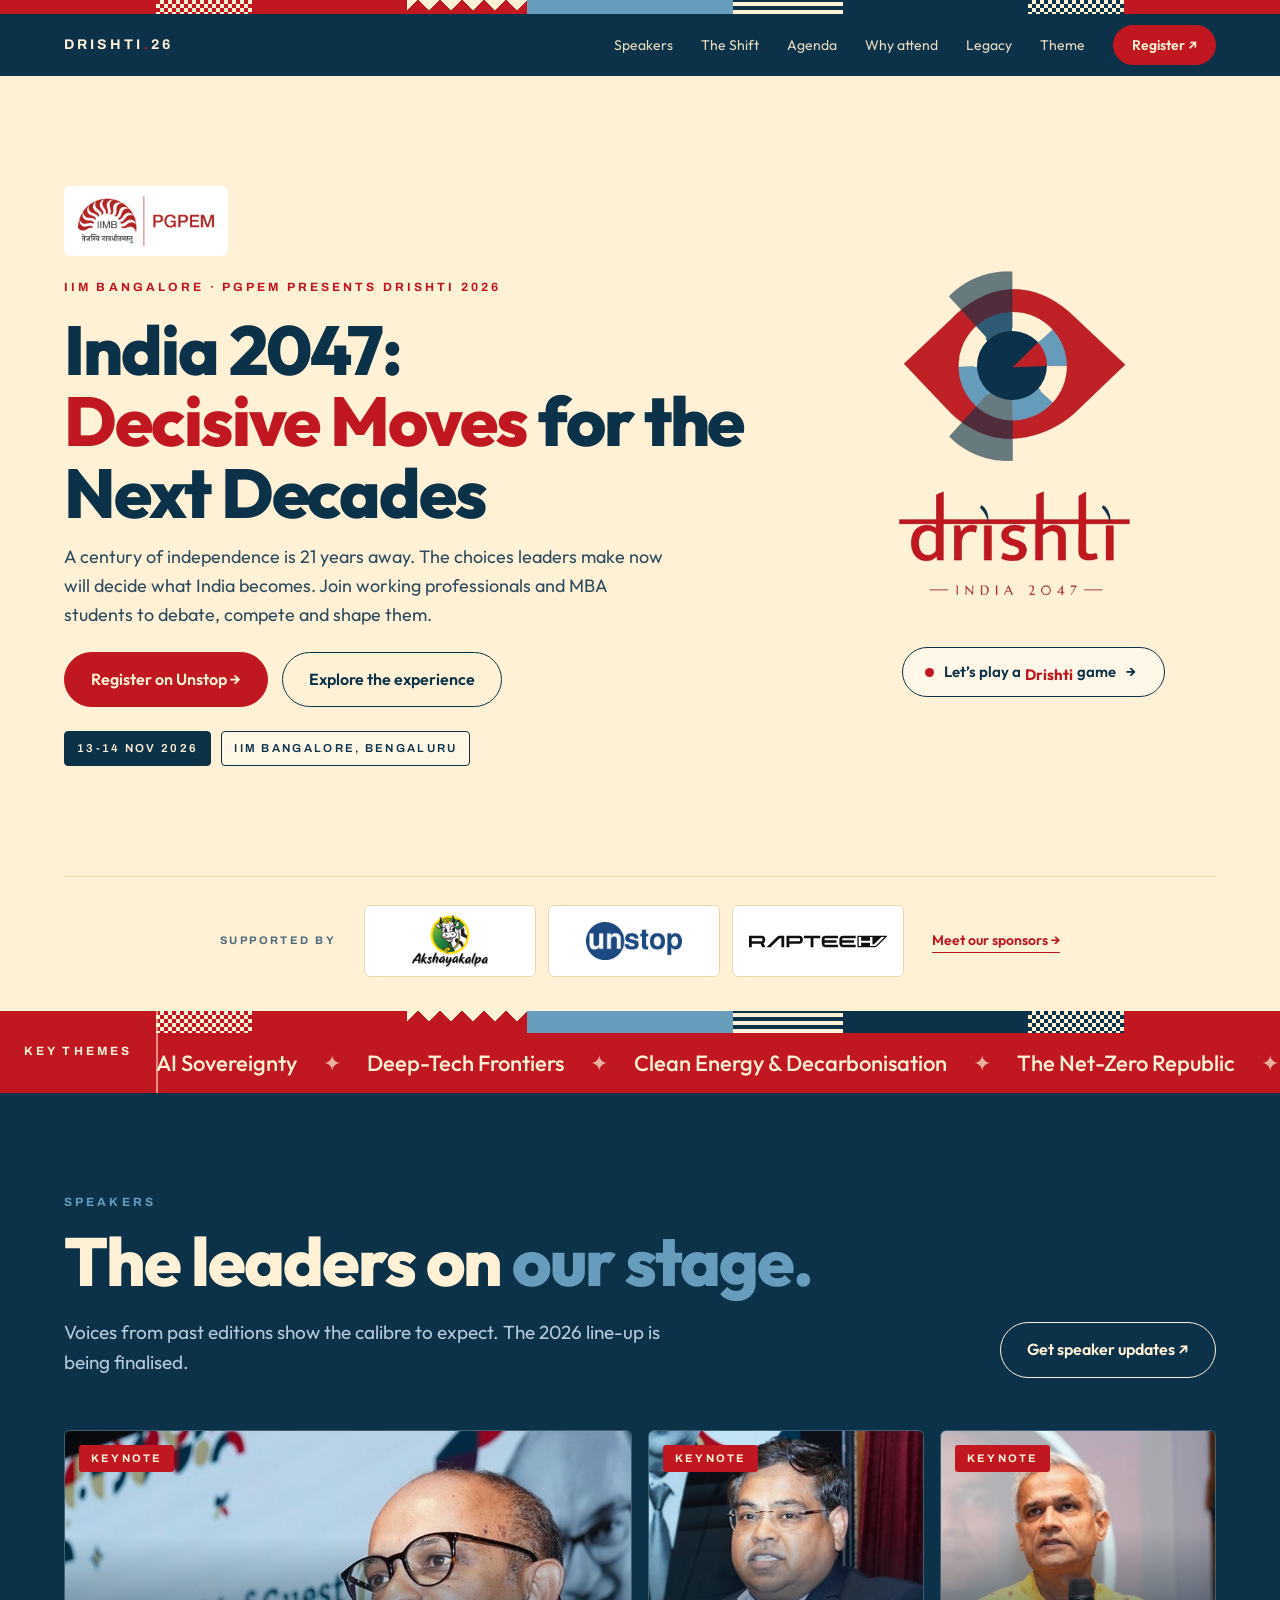
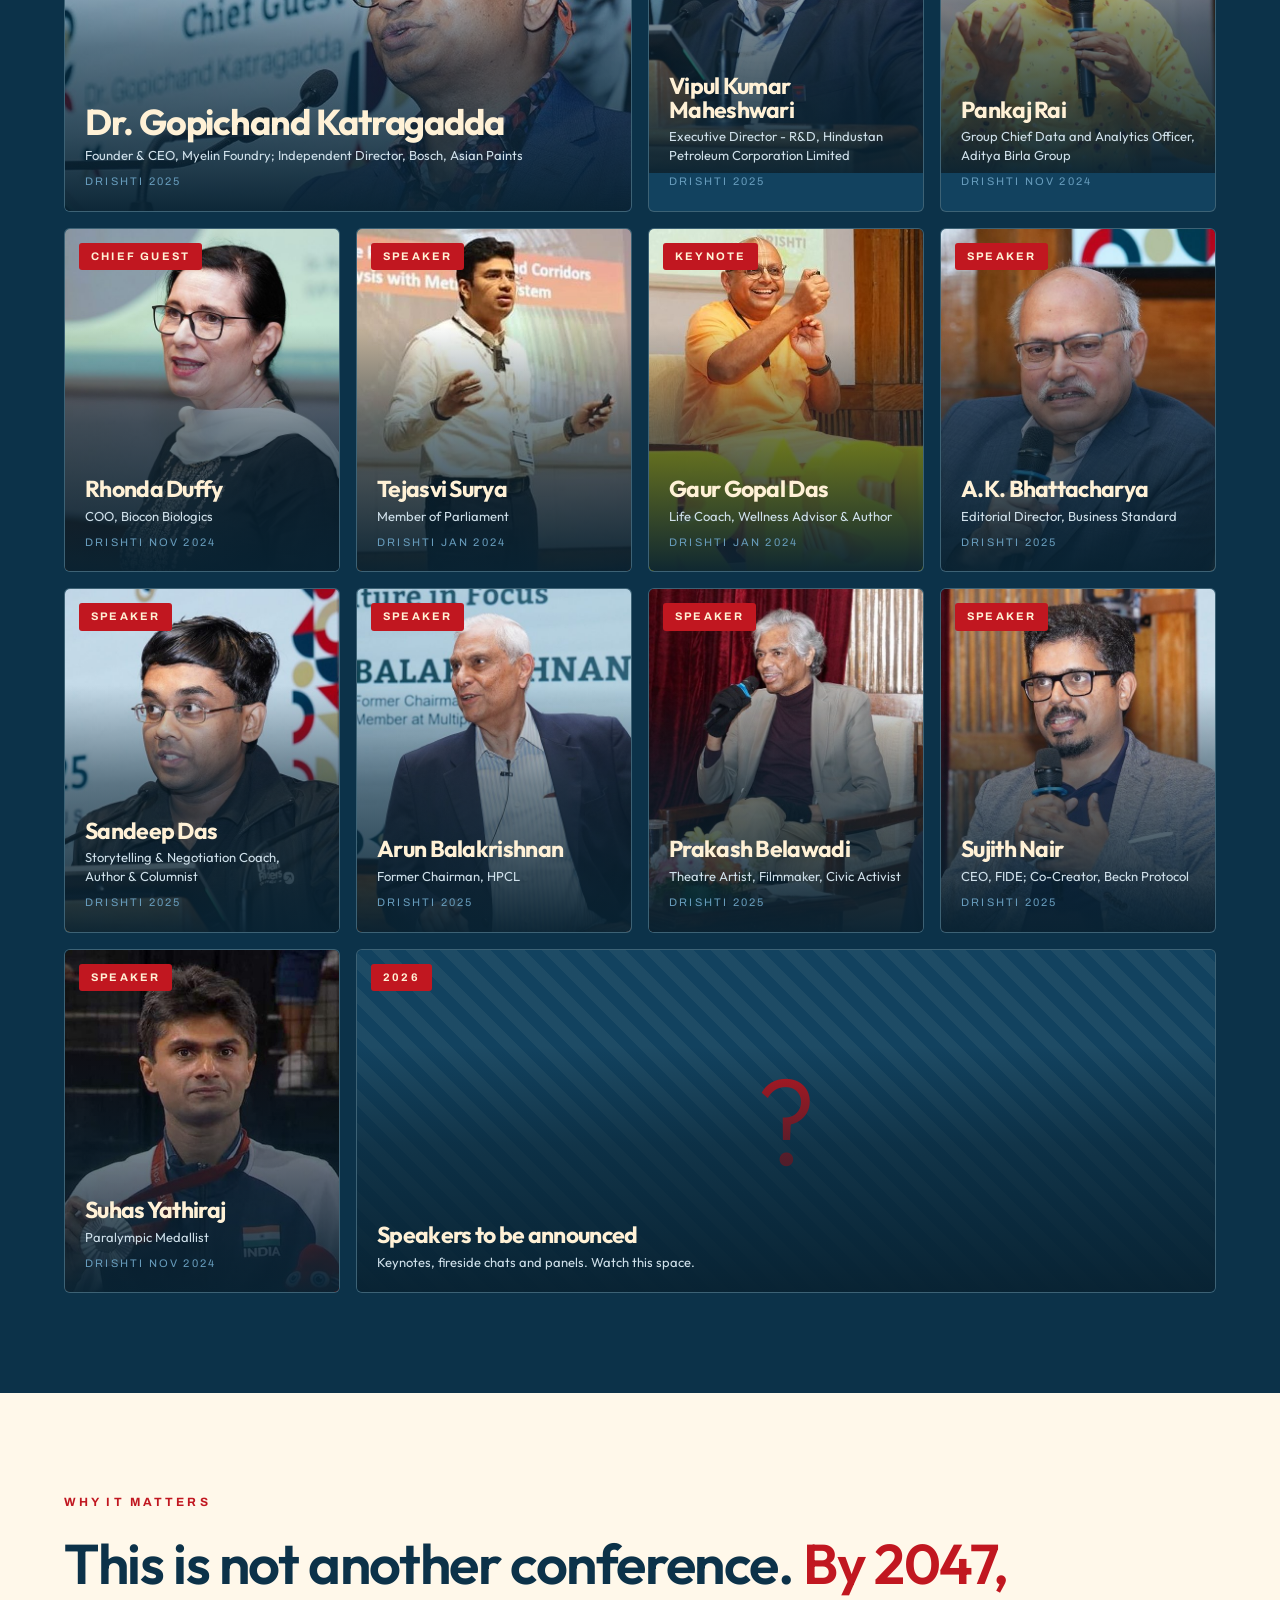
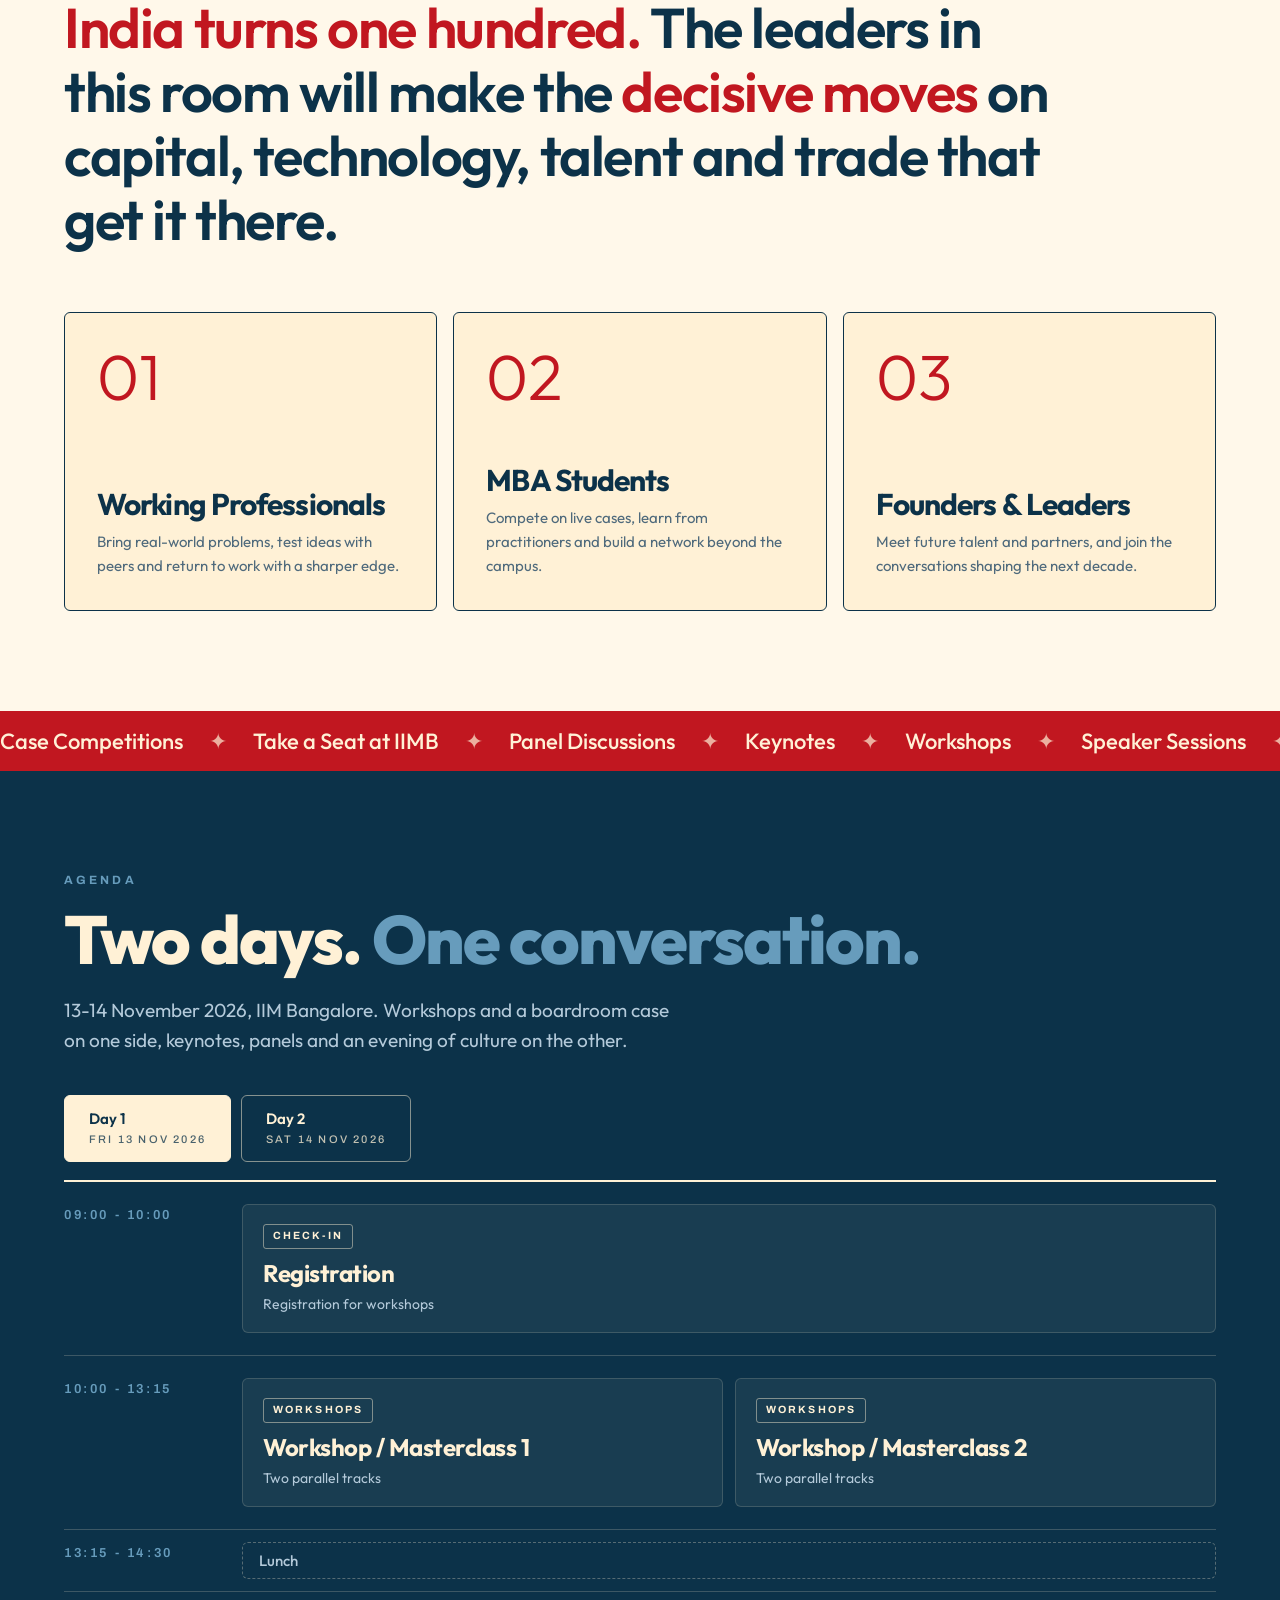
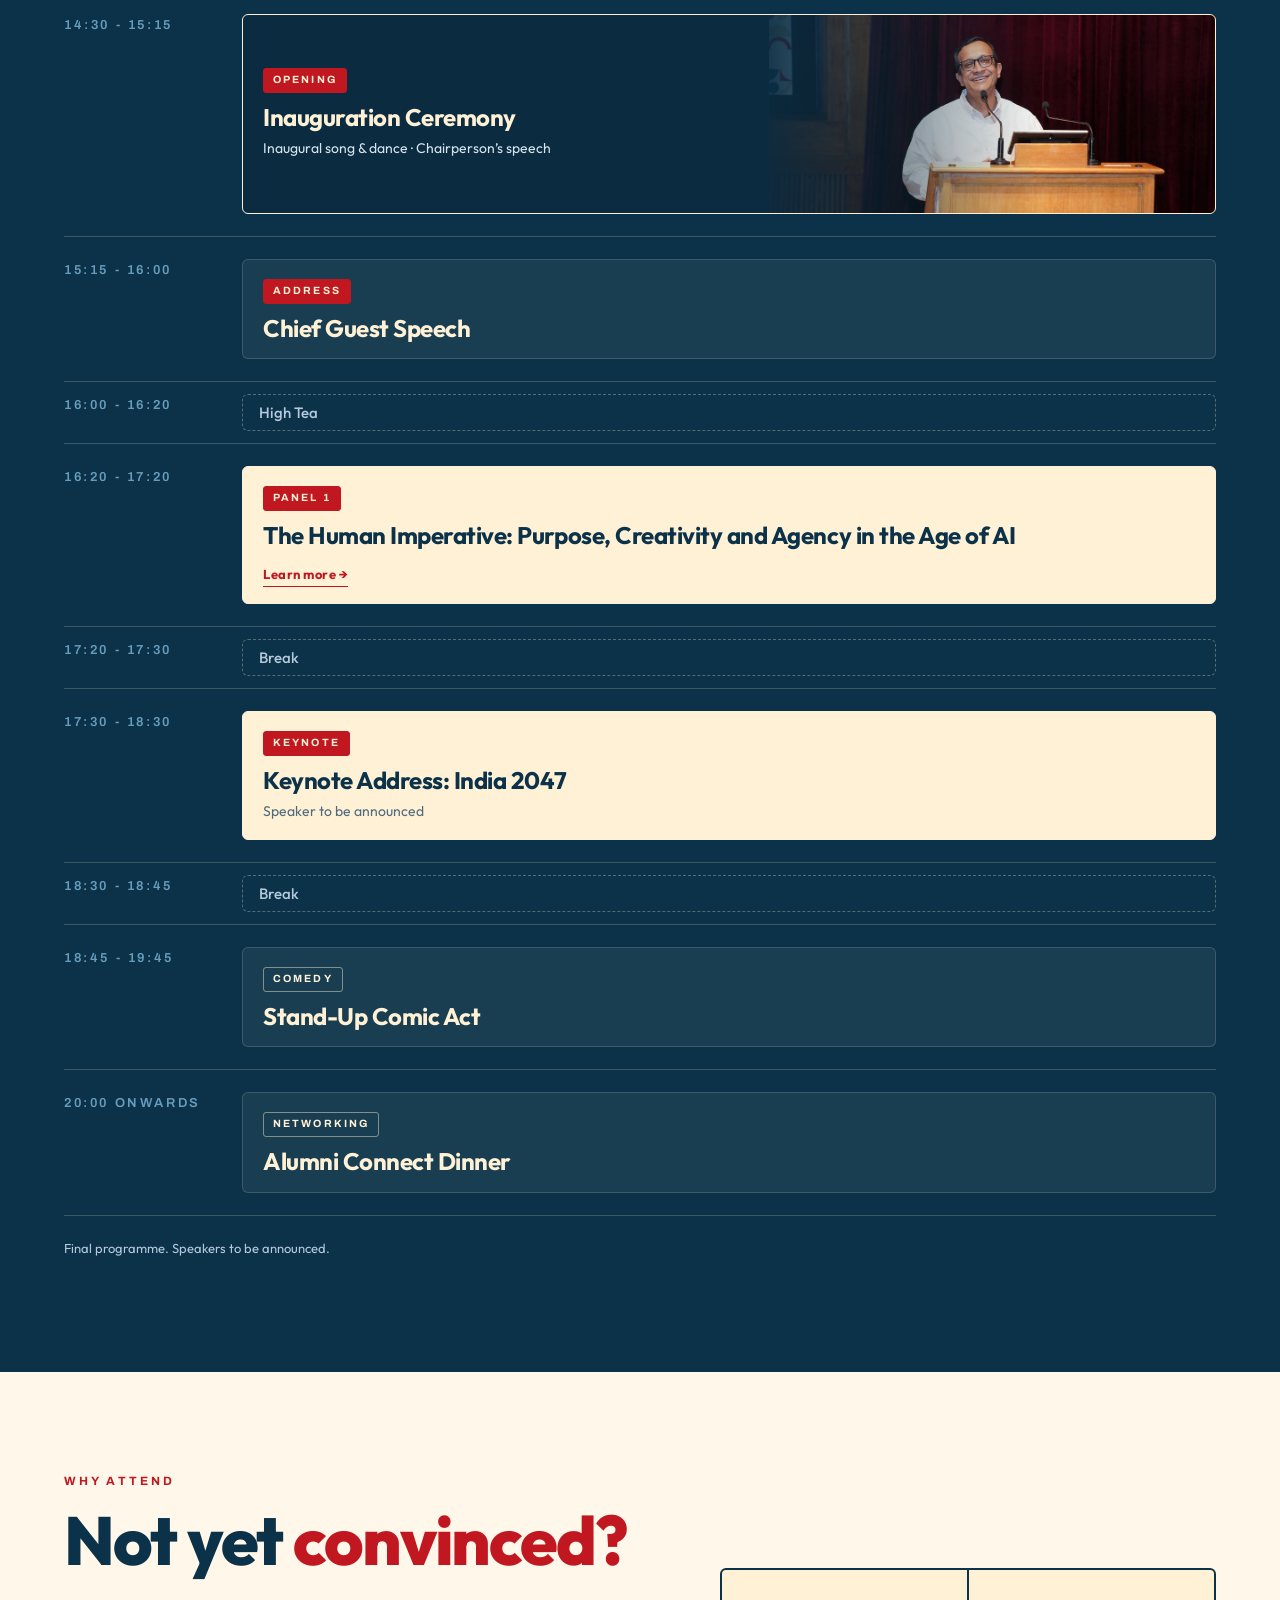
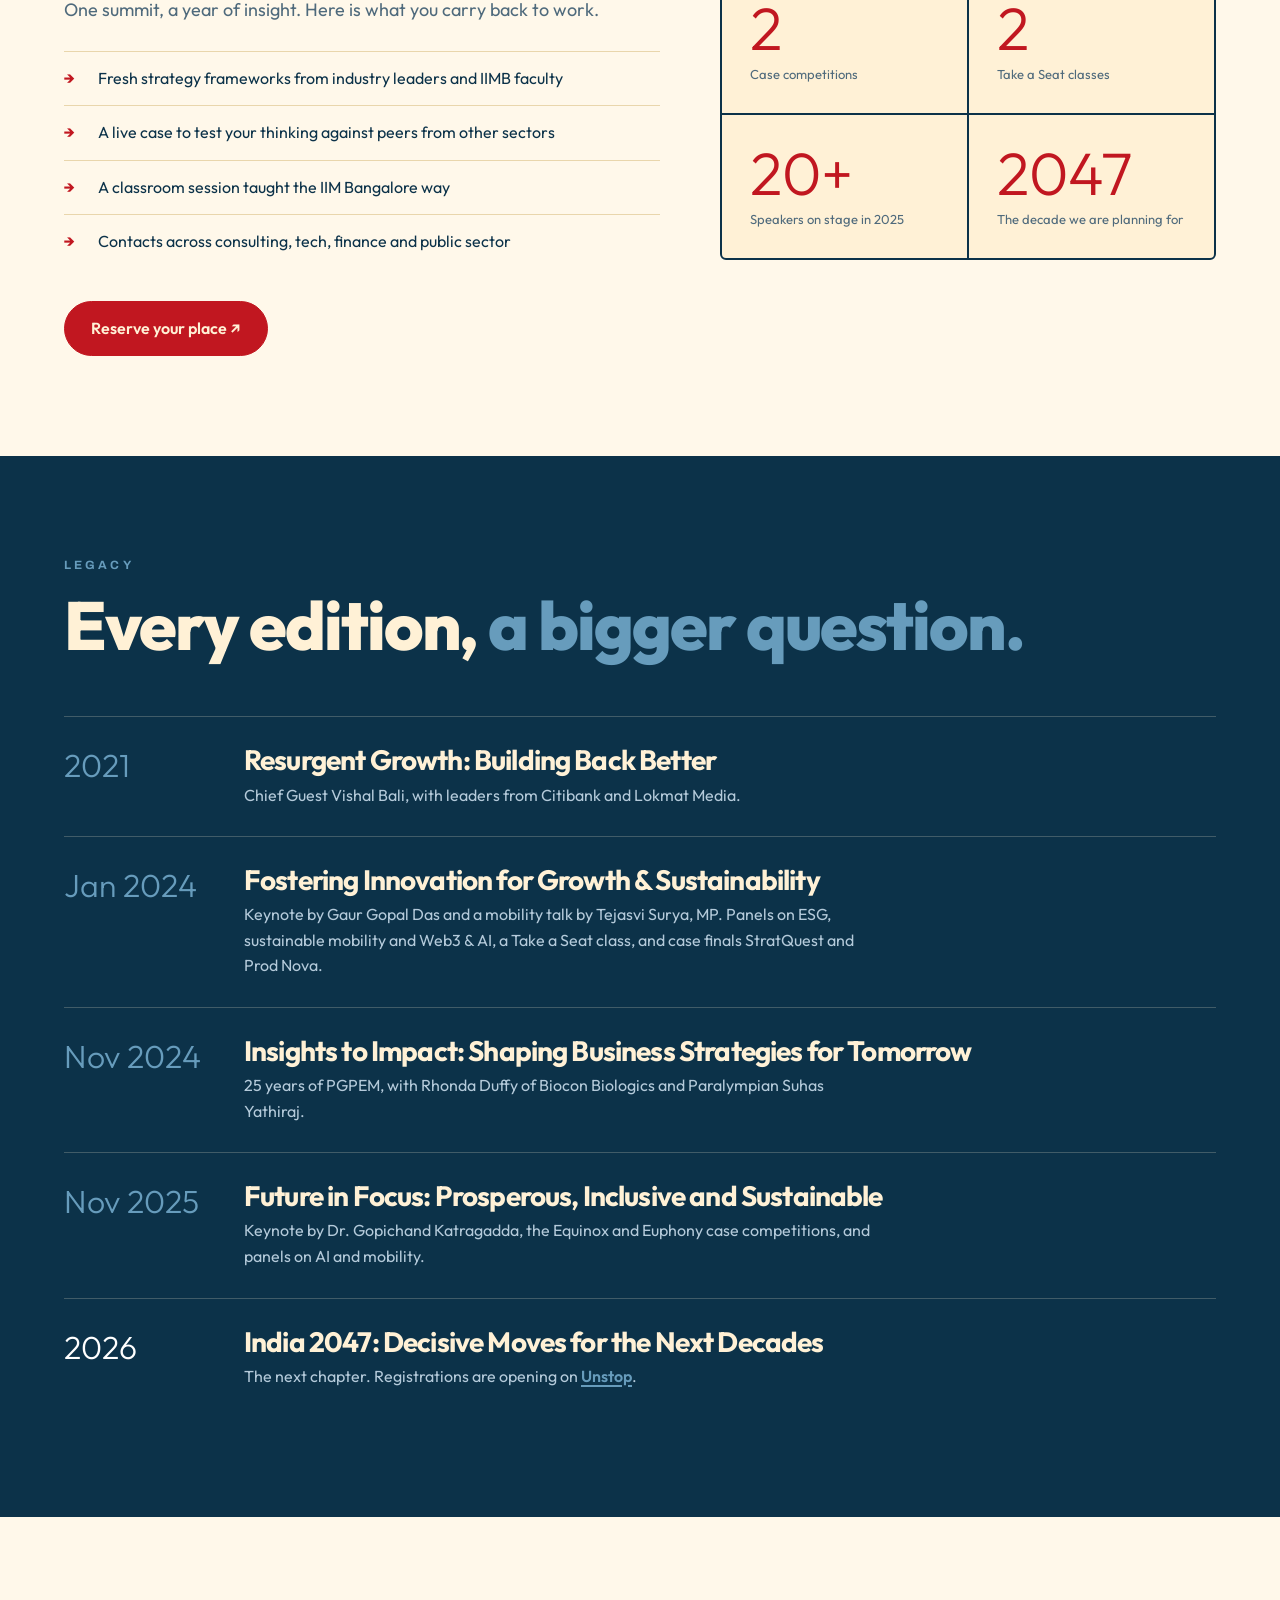
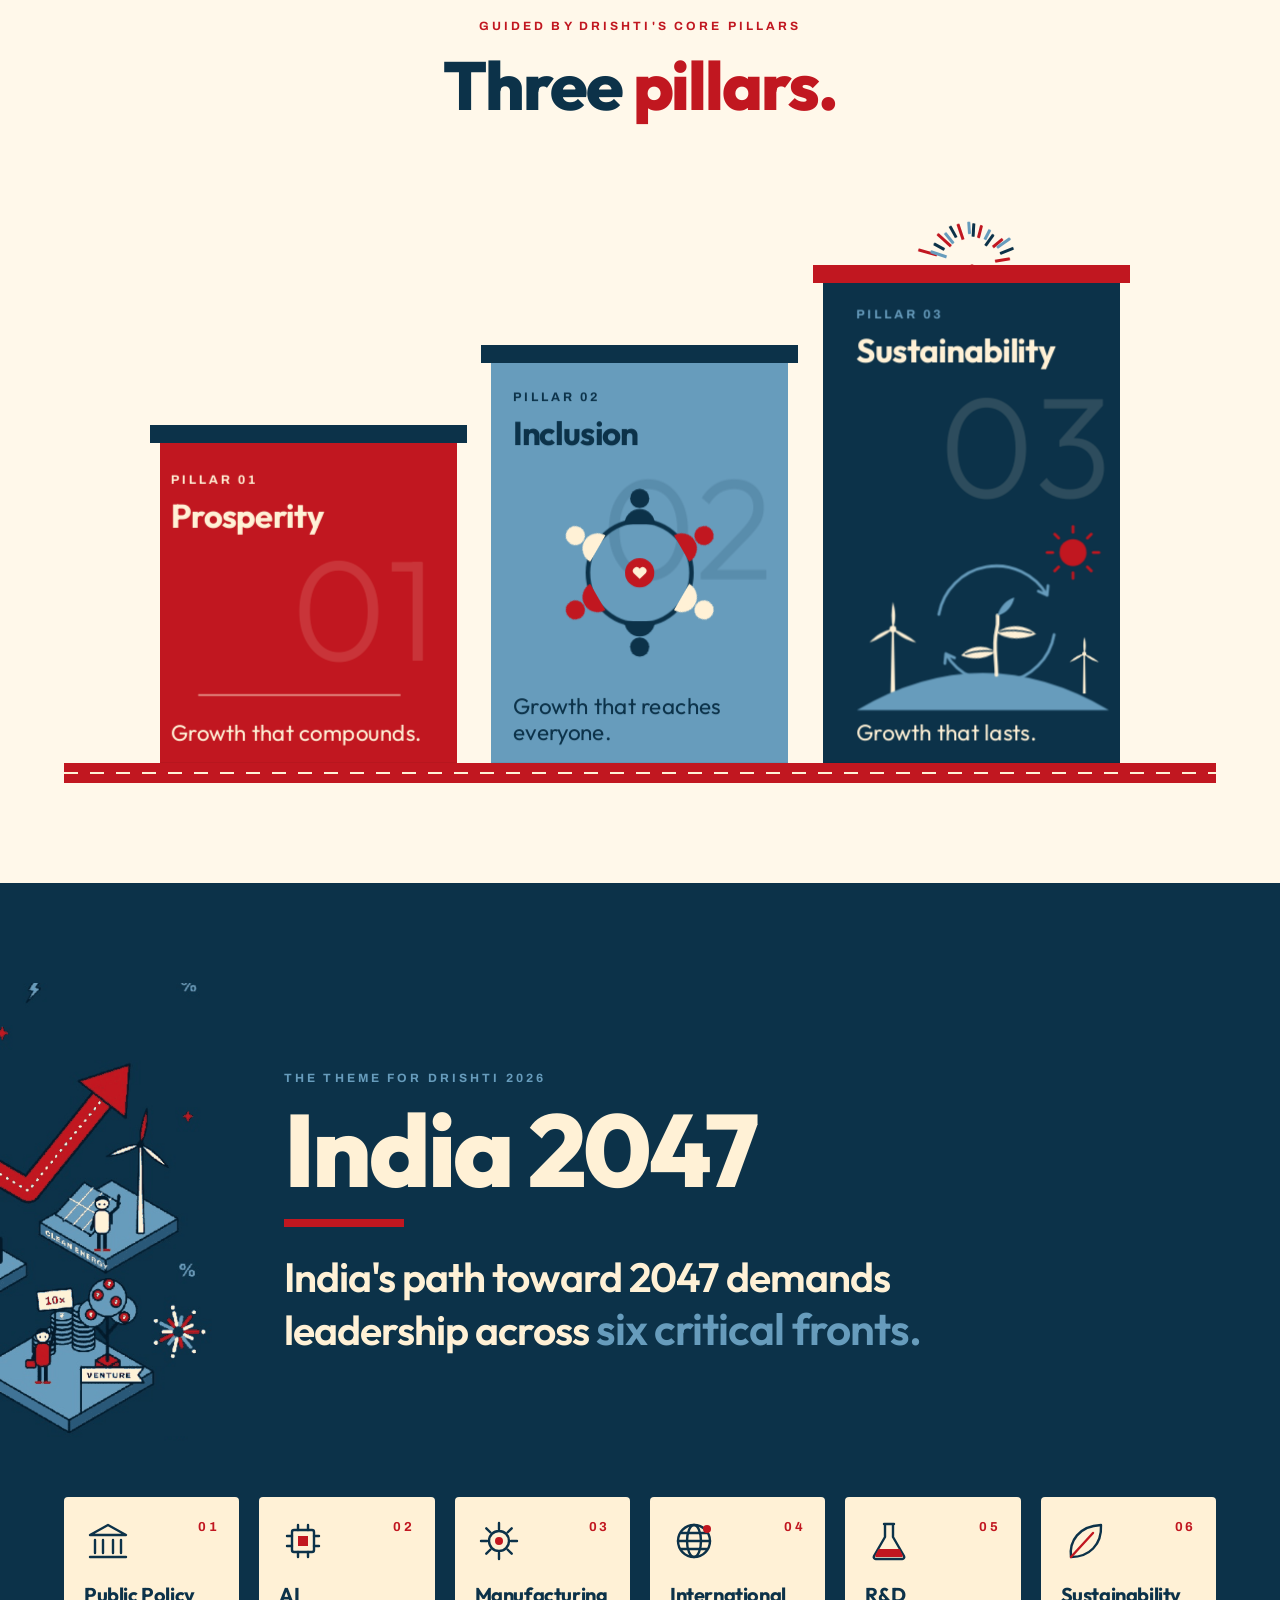
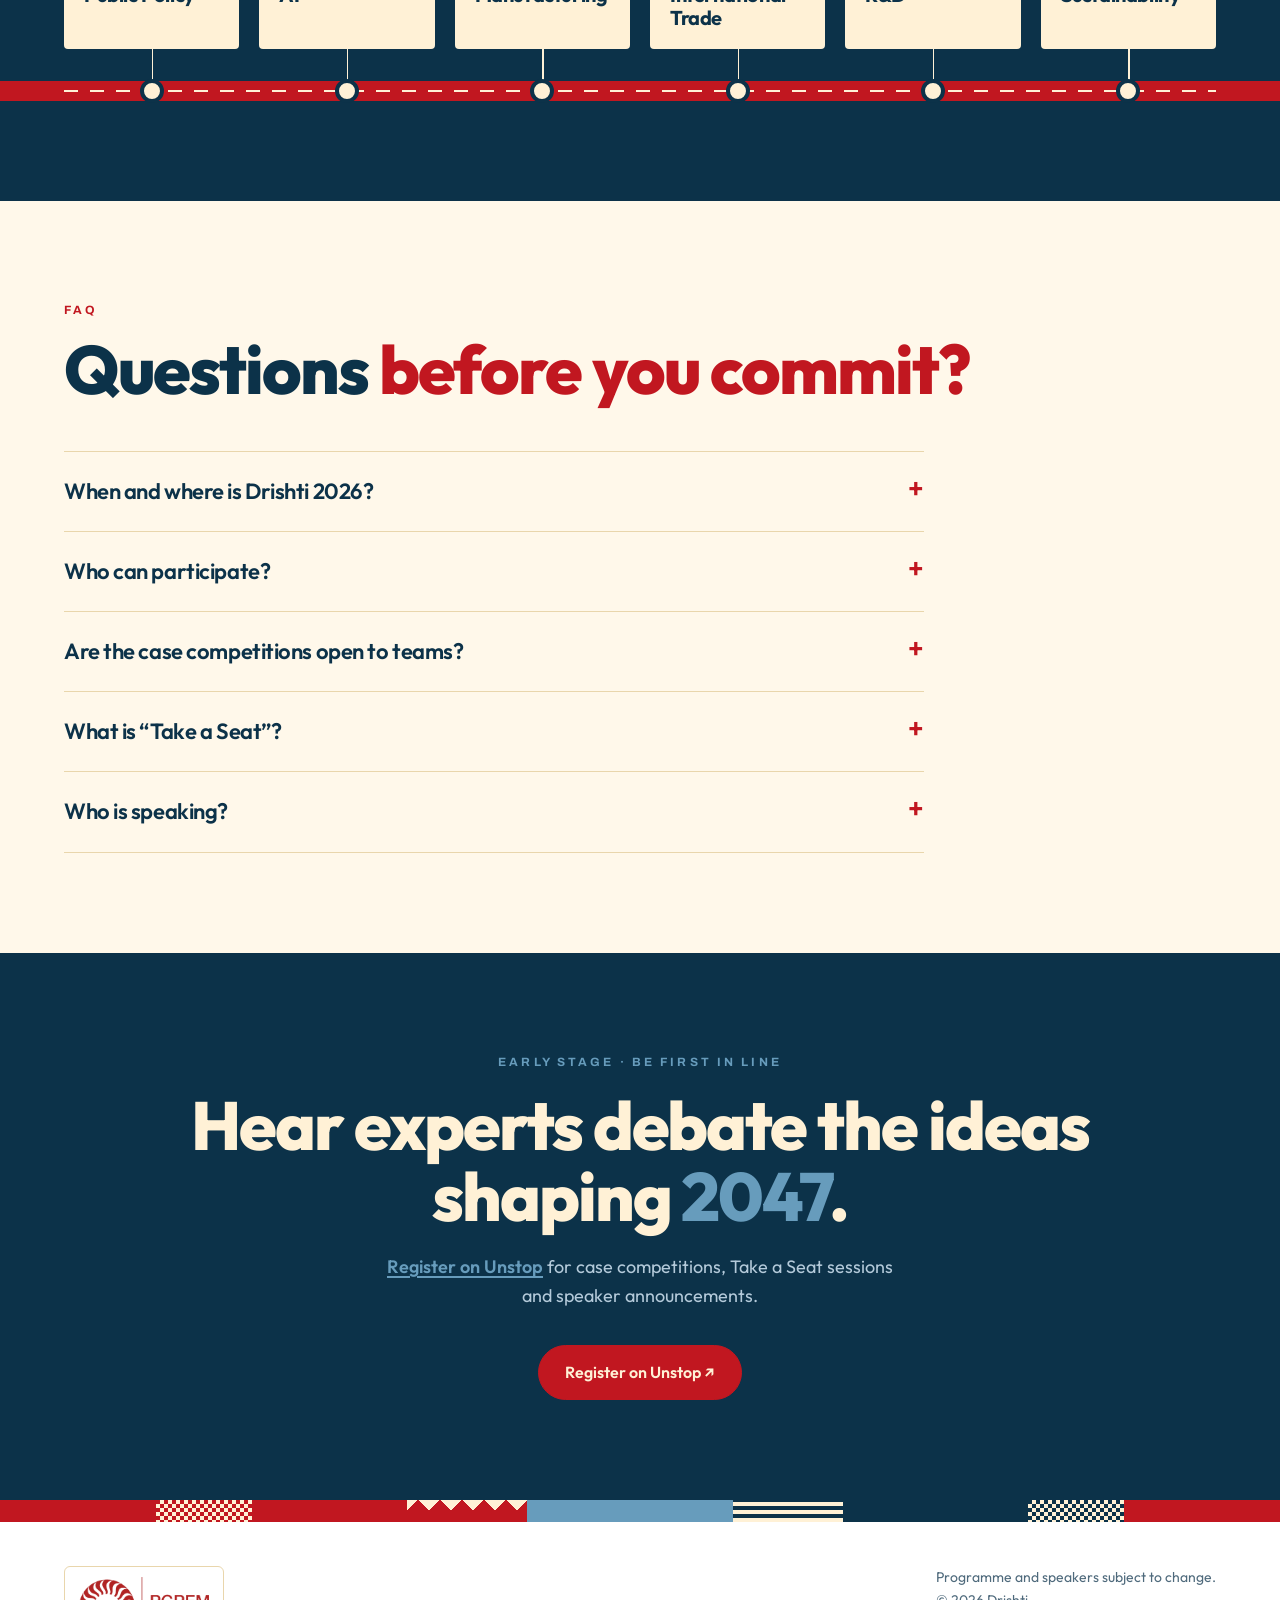
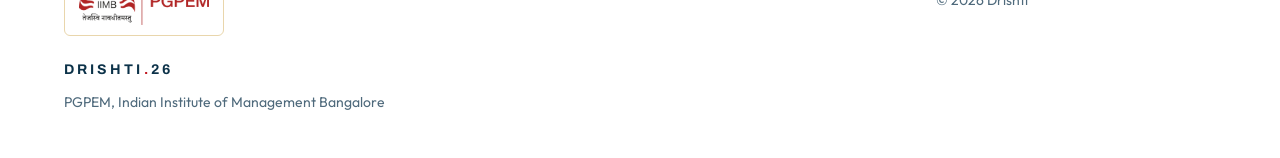
==== drishti-2026/index.html @ a97f1bd9 "Centre Key themes label vertically in the red band The label sat in the 60px marquee row, but the 22" ====
<!doctype html><html><head><meta charset=utf8>
<!-- Google tag (gtag.js) -->
<script async src="https://www.googletagmanager.com/gtag/js?id=G-N02T4JXVV4"></script>
<script>
  window.dataLayer = window.dataLayer || [];
  function gtag(){dataLayer.push(arguments);}
  gtag('js', new Date());

  gtag('config', 'G-N02T4JXVV4');
</script>
<meta name="description" content="The annual business and cultural fest of PGPEM, IIM Bangalore. Keynotes, panels, workshops, a case competition and Pro Night, 13-14 November 2026."><meta property="og:type" content="website"><meta property="og:site_name" content="PGPEM · IIM Bangalore"><meta property="og:title" content="Drishti 2026 · India 2047: Decisive Moves for the Next Decades"><meta property="og:description" content="The annual business and cultural fest of PGPEM, IIM Bangalore. Keynotes, panels, workshops, a case competition and Pro Night, 13-14 November 2026."><meta property="og:url" content="https://pgpem.in/drishti-2026/"><meta property="og:image" content="https://pgpem.in/images/og-drishti.jpg"><meta property="og:image:width" content="1200"><meta property="og:image:height" content="630"><meta property="og:image:alt" content="Drishti 2026 · India 2047: Decisive Moves for the Next Decades"><meta name="twitter:card" content="summary_large_image"><meta name="twitter:title" content="Drishti 2026 · India 2047: Decisive Moves for the Next Decades"><meta name="twitter:description" content="The annual business and cultural fest of PGPEM, IIM Bangalore. Keynotes, panels, workshops, a case competition and Pro Night, 13-14 November 2026."><meta name="twitter:image" content="https://pgpem.in/images/og-drishti.jpg"><meta name=viewport content="width=device-width,initial-scale=1,viewport-fit=cover"><style>:root{color-scheme:light;box-sizing:border-box;padding-top:env(safe-area-inset-top,0px);padding-bottom:env(safe-area-inset-bottom,0px)}html{scroll-padding-top:env(safe-area-inset-top,0px)}body{margin:0;padding:0;font:14px -apple-system,BlinkMacSystemFont,sans-serif;background:#fff;color:#000}img{max-width:100%}[hidden]:not([hidden=until-found i]){display:none!important}</style></head><body>
<!DOCTYPE html>
<html lang="en" data-theme="dark"><head><meta charset="utf-8">
<link rel="icon" href="../favicon.ico" sizes="any"><link rel="icon" type="image/png" sizes="32x32" href="../images/favicon-32.png"><link rel="apple-touch-icon" href="../images/apple-touch-icon.png">
<meta name="viewport" content="width=device-width, initial-scale=1, viewport-fit=cover">
<title>Drishti 2026 · India 2047: Decisive Moves for the Next Decades</title>
<link href="https://fonts.googleapis.com/css2?family=Archivo:wght@500;600;700&family=Outfit:wght@300;400;500;600;700;800&display=swap" rel="stylesheet">
<style>
:root{color-scheme:light;--cream:#fff1d6;--cream2:#fbe6bf;--paper:#fff8ea;--red:#c11720;--red2:#a3121a;--navy:#0c3249;--navy2:#12425f;--sky:#679cbc;--ln:#e9d6ac;--mu:#4f6a7c;
box-sizing:border-box;padding-top:env(safe-area-inset-top,0px);padding-bottom:env(safe-area-inset-bottom,0px)}
html{scroll-behavior:smooth;scroll-padding-top:90px}*{box-sizing:border-box}
body{margin:0;background:var(--cream);color:var(--navy);font:16px/1.6 Outfit,system-ui,sans-serif;-webkit-font-smoothing:antialiased}
a{color:inherit;text-decoration:none}.w{max-width:1200px;margin:0 auto;padding:0 24px}
.s{font-style:normal}
h1,h2,h3{margin:0;font-weight:700;letter-spacing:-.03em;line-height:1.04}h1,h2{font-weight:800}
/* festive pattern strip */
.fs{display:flex;height:22px;width:100%;overflow:hidden;background:var(--red)}
.fs i{flex:none;height:100%;display:block}
.fs .a{flex:1 1 40px;background:var(--red)}.fs .b1{width:96px;background:conic-gradient(var(--cream) 25%,var(--red) 0 50%,var(--cream) 0 75%,var(--red) 0) 0 0/8px 8px}
.fs .z{width:120px;background:var(--red);background-image:linear-gradient(135deg,var(--cream) 25%,transparent 25%),linear-gradient(225deg,var(--cream) 25%,transparent 25%);background-size:22px 22px;background-position:0 0}
.fs .sk{flex:1 1 90px;background:var(--sky)}.fs .st2{width:110px;background:repeating-linear-gradient(0deg,var(--cream) 0 4px,var(--navy) 4px 8px)}
.fs .nv{flex:1 1 70px;background:var(--navy)}.fs .b2{width:96px;background:conic-gradient(var(--cream) 25%,var(--navy) 0 50%,var(--cream) 0 75%,var(--navy) 0) 0 0/8px 8px}
.fs.th{height:14px}
nav{position:sticky;top:env(safe-area-inset-top,0px);z-index:30;background:var(--navy);color:var(--cream)}
nav .w{display:flex;justify-content:space-between;align-items:center;height:62px}
.lg{font-family:Archivo,system-ui,sans-serif;font-weight:700;letter-spacing:.22em;font-size:14px}.lg i{color:var(--red);font-style:normal}
.nl{display:flex;gap:28px;align-items:center;font-size:14px;color:#e8dcc0}.nl a:hover{color:#fff}
.b{display:inline-flex;gap:8px;align-items:center;background:var(--red);color:var(--cream)!important;font-weight:600;padding:14px 26px;border-radius:999px;transition:.25s;border:1px solid var(--red)}
.b:hover{transform:translateY(-2px);background:var(--red2);box-shadow:0 14px 30px -12px rgba(193,23,32,.7)}.b.sm{padding:8px 18px;font-size:14px}
.b.g{background:none;border:1.5px solid var(--navy);color:var(--navy)!important}.b.g:hover{background:var(--navy);color:var(--cream)!important;box-shadow:none}
.d .b.g{border-color:var(--cream);color:var(--cream)!important}.d .b.g:hover{background:var(--cream);color:var(--navy)!important}
@media(max-width:820px){.nl a:not(.b){display:none}}
.ey{font-family:Archivo,system-ui,sans-serif;font-size:12px;letter-spacing:.26em;text-transform:uppercase;font-weight:700;color:var(--red);display:flex;align-items:center;gap:12px}
.d .ey,.cta .ey{color:var(--sky)}
/* hero */
.hero{position:relative;overflow:hidden;min-height:calc(100vh - 100px);min-height:calc(100svh - 100px);display:flex;align-items:center;background:var(--cream)}
.hero .hw{position:relative;display:grid;grid-template-columns:1.35fr .65fr;gap:30px;align-items:center;padding-top:34px;padding-bottom:34px;width:100%}
.hero h1{font-size:clamp(34px,5.4vw,74px);margin:16px 0 14px;max-width:880px;color:var(--navy)}.hero h1 em{color:var(--red)}
.hero p{font-size:clamp(15px,1.5vw,18px);margin:0 0 22px;max-width:600px;color:#2e4c60}
.row{display:flex;gap:14px;flex-wrap:wrap;margin:0 0 24px}
.chips{display:flex;gap:10px;flex-wrap:wrap}.chips span{border:1.5px solid var(--navy);border-radius:4px;padding:7px 12px;font-family:Archivo,system-ui,sans-serif;font-size:11.5px;letter-spacing:.2em;text-transform:uppercase;font-weight:600;color:var(--navy);background:rgba(255,255,255,.35)}.chips span.rd{background:var(--navy);color:var(--cream)}
.lgo{justify-self:center;width:min(100%,340px);display:flex;flex-direction:column;align-items:center;gap:22px}
.vg{display:inline-flex;align-items:center;gap:10px;border:1.5px solid var(--navy);border-radius:999px;padding:12px 28px 12px 22px;font-weight:600;font-size:15px;color:var(--navy);background:rgba(255,255,255,.4);transition:.25s;white-space:nowrap}
.vg:before{content:"";width:9px;height:9px;border-radius:50%;background:var(--red);box-shadow:0 0 0 0 rgba(193,23,32,.5);animation:vgPing 2.4s ease-out infinite}
.vg:hover{transform:translateY(-2px);box-shadow:0 14px 30px -14px rgba(12,50,73,.55)}.vg b{display:inline-block;font-weight:600;transition:transform .45s cubic-bezier(.34,1.56,.64,1)}.vg:hover b,.vg:focus-visible b{transform:translateX(7px)}
.vw{display:inline-block;text-align:center;height:1.3em;line-height:1.3em;overflow:hidden;vertical-align:bottom;color:var(--red);font:700 1em/1.3em Outfit,sans-serif;margin:0 .06em}
.vw>span{display:block;animation:vwCycle 4.8s cubic-bezier(.7,0,.2,1) infinite}
@keyframes vwCycle{0%,40%{transform:translateY(0)}50%,90%{transform:translateY(-100%)}100%{transform:translateY(-200%)}}
@keyframes vgPing{0%{box-shadow:0 0 0 0 rgba(193,23,32,.5)}70%,100%{box-shadow:0 0 0 9px rgba(193,23,32,0)}}
@media(prefers-reduced-motion:reduce){.vg:before,.vw>span{animation:none}}
/* animated logo: one image, sliced into layers (eye, pupil, strike line, wordmark, tagline) */
.lga{position:relative;width:100%;aspect-ratio:520/567;transform:perspective(900px) translate(calc(var(--px,0)*6px),calc(var(--py,0)*4px)) rotateX(calc(var(--py,0)*-14deg)) rotateY(calc(var(--px,0)*18deg));transition:transform .5s cubic-bezier(.2,.7,.2,1)}
.lga>*,.lga i{position:absolute;inset:0;display:block;background:var(--lg) 0 0/100% auto no-repeat}
.lga .le{clip-path:inset(0 0 41% 0)}
.lga .le:before{content:"";position:absolute;left:32.37%;top:19.65%;width:22.31%;aspect-ratio:1;border-radius:50%;background:conic-gradient(var(--cream) 0 48deg,#669bbb 0 90deg,var(--cream) 0 130deg,#669bbb 0 180deg,#677a80 0 219deg,#669bbb 0 268deg,var(--cream) 0 316deg,#2e5a75 0)}
.lga .lp{inset:auto;left:33.33%;top:20.53%;width:20.38%;aspect-ratio:1;border-radius:50%;background-size:490.6% auto;background-position:41.86% 25.25%;translate:calc(var(--px,0)*9%) calc(var(--py,0)*9%);transition:translate .35s cubic-bezier(.2,.7,.2,1);animation:lgPupil 1s cubic-bezier(.2,.8,.2,1) .1s backwards,lgSweep 11s cubic-bezier(.65,0,.35,1) 2.5s infinite}
/* eyelids: close over the iris only, inside the red outline; lid colour matches the eye, darker where the grey arcs cross */
.lga .lk{position:absolute;left:25.44%;top:13.3%;width:36.15%;aspect-ratio:1;border-radius:50%;overflow:hidden}
.lga .lk i{background:radial-gradient(circle closest-side,#c02126 0 59.6%,#c0212600 0),conic-gradient(#c02126 0 180deg,#512c3d 0 219deg,#c02126 0 316deg,#512c3d 0)}
.lga .lk .k1{clip-path:ellipse(85% 0 at 50% 0);animation:lgOpenT .6s cubic-bezier(.5,0,.2,1) .1s backwards,lgBlinkT 7.5s ease-in-out 3s infinite}
.lga .lk .k2{clip-path:ellipse(85% 0 at 50% 100%);animation:lgOpenB .6s cubic-bezier(.5,0,.2,1) .1s backwards,lgBlinkB 7.5s ease-in-out 3s infinite}
.lga .lk:after{content:"";position:absolute;left:4%;right:4%;top:50%;height:2px;margin-top:-1px;border-radius:2px;background:var(--navy);opacity:0;animation:lgLash 7.5s ease-in-out 3s infinite}
.lga .lr{inset:auto;left:43.46%;top:29.8%;width:40%;aspect-ratio:1;translate:-50% -50%;background:none;pointer-events:none}
.lga .lr:before,.lga .lr:after{content:"";position:absolute;inset:0;border-radius:50%;border:2px solid var(--sky);opacity:0;animation:lgRipple 1.4s cubic-bezier(.2,.7,.2,1) .45s}
.lga .lr:after{border-color:var(--red);animation-delay:.65s}
.lga .ll{clip-path:inset(71% 0 27.6% 0);animation:lgLine .5s cubic-bezier(.7,0,.2,1) .25s backwards}
.lga .lw{background:none;clip-path:inset(62.5% 0 16.2% 0)}
.lga .lw i{clip-path:inset(62.5% 0 16.2% 0);animation:lgRise .7s cubic-bezier(.2,.8,.2,1) .4s backwards}
.lga .lt{clip-path:inset(86.5% 0 7.4% 0);animation:lgTag .7s cubic-bezier(.6,0,.2,1) .7s backwards}
@keyframes lgOpenT{from{clip-path:ellipse(85% 64% at 50% 0)}}
@keyframes lgOpenB{from{clip-path:ellipse(85% 64% at 50% 100%)}}
@keyframes lgBlinkT{0%,92%,100%{clip-path:ellipse(85% 0 at 50% 0)}95.5%{clip-path:ellipse(85% 64% at 50% 0)}}
@keyframes lgBlinkB{0%,92%,100%{clip-path:ellipse(85% 0 at 50% 100%)}95.5%{clip-path:ellipse(85% 64% at 50% 100%)}}
@keyframes lgLash{0%,94.5%,96.5%,100%{opacity:0}95.5%{opacity:1}}
@keyframes lgPupil{from{transform:scale(.3) rotate(-300deg);opacity:0}30%{opacity:1}}
@keyframes lgSweep{0%,78%{rotate:0deg}100%{rotate:360deg}}
@keyframes lgRipple{0%{transform:scale(.45);opacity:.9}100%{transform:scale(1.9);opacity:0}}
@keyframes lgLine{from{clip-path:inset(71% 100% 27.6% 0)}}
@keyframes lgRise{from{transform:translateY(22%)}}
@keyframes lgTag{from{clip-path:inset(86.5% 50% 7.4% 50%);opacity:0}}
@media(prefers-reduced-motion:reduce){.lga,.lga *,.lga .lr:before,.lga .lr:after{animation:none!important;transition:none}}
@media(max-width:860px){.hero .hw{grid-template-columns:1fr}.lgo{order:-1;width:auto;justify-self:start;align-items:flex-start;gap:16px}.lga{width:150px}.vg{font-size:14px;padding:10px 22px 10px 18px}}
.kq{display:flex;align-items:stretch;background:var(--red);color:var(--cream);white-space:nowrap}.kq-l{flex:none;display:flex;align-items:center;margin-top:-22px;background:var(--red);padding:0 24px;font-family:Archivo,system-ui,sans-serif;font-size:12px;letter-spacing:.26em;text-transform:uppercase;font-weight:700;position:relative;z-index:2}.kq-l:after{content:"";position:absolute;right:-2px;top:0;bottom:0;width:2px;background:rgba(255,241,214,.55)}.kq-t{display:block;flex:1;overflow:hidden;position:relative}.kq-t>span{display:inline-block;padding:16px 0;animation:m 46s linear infinite;font:500 22px Outfit,sans-serif}.kq-t i{color:var(--cream);opacity:.7;padding:0 26px;font-style:normal}@media(max-width:560px){.kq-l{padding:0 14px;font-size:10.5px;letter-spacing:.2em}.kq-t>span{font-size:19px;padding:14px 0}}
.spb{background:var(--cream);padding:0 0 34px}.spn{border-top:1px solid var(--ln);padding-top:28px;display:flex;align-items:center;justify-content:center;flex-wrap:wrap;gap:16px 28px}.spn-h{font-family:Archivo,system-ui,sans-serif;font-size:11px;letter-spacing:.22em;text-transform:uppercase;font-weight:700;color:var(--mu)}.spl{display:flex;flex-wrap:wrap;justify-content:center;gap:12px;list-style:none;margin:0;padding:0}.spl a{display:flex;align-items:center;justify-content:center;width:172px;height:72px;padding:10px 16px;background:#fff;border:1px solid var(--ln);border-radius:6px;transition:.25s}.spl a:hover{transform:translateY(-2px);box-shadow:0 12px 24px -14px rgba(12,50,73,.45)}.spl img{display:block;width:auto;max-width:100%}.spl .ak{height:52px}.spl .un{height:38px}.spl .ra{height:13px}.spn-a{font-size:14px;font-weight:600;color:var(--red);border-bottom:1.5px solid currentColor}.spn-a:hover{color:var(--navy)}
@media(max-width:700px){.spn{flex-direction:column}.spl a{width:148px;height:64px}.spl .ak{height:44px}.spl .un{height:32px}}
.ilg{display:inline-block;background:#fff;padding:10px 14px;border-radius:6px;margin-bottom:16px}.ilg img{display:block;height:48px;width:auto}
.hlg{display:block;height:50px;width:auto;margin:0 0 22px;padding:10px 14px;background:#fff;border-radius:6px;box-sizing:content-box}@media(max-width:560px){.hlg{height:40px;padding:8px 12px}}
/* theme + six fronts */
#theme{overflow:hidden}
.ti{display:grid;grid-template-columns:auto 1fr;gap:64px;align-items:center}
.ti h2.big{font-size:clamp(60px,8vw,112px);line-height:.9;margin-top:16px;color:var(--cream)}
.ti .bar{display:block;width:120px;height:8px;background:var(--red);margin:22px 0 26px}
.ti .ill{display:block;width:220px;max-width:none;height:auto;margin-left:calc(-24px - max(0px,(100vw - 1200px)/2))}
.ti p.big{font-size:clamp(26px,3.2vw,42px);line-height:1.2;font-weight:600;letter-spacing:-.025em;margin:0;color:var(--cream);max-width:760px}.ti p.big em{color:var(--sky);font-size:1.08em}
.fr{display:grid;gap:20px;margin-top:56px;grid-template-columns:repeat(6,minmax(0,1fr))}
.fc{background:var(--cream);color:var(--navy);border-radius:4px;padding:20px;display:flex;flex-direction:column;gap:18px;position:relative}
.fc .n{position:absolute;top:20px;right:20px;font-family:Archivo,system-ui,sans-serif;font-size:13px;letter-spacing:.2em;font-weight:700;color:var(--red)}
.fc svg{width:48px;height:48px;fill:none;stroke:var(--navy);stroke-width:2.4;stroke-linecap:round;stroke-linejoin:round}.fc svg .r{fill:var(--red);stroke:none}.fc svg .rs{stroke:var(--red)}
.fc h3{font-size:20px;line-height:1.15;letter-spacing:-.02em}
.fc:after{content:"";position:absolute;left:50%;top:100%;width:1.5px;height:32px;background:var(--cream)}
.rail{position:relative;height:20px;margin-top:32px;background:var(--red)}
.rail:before{content:"";position:absolute;left:0;right:0;top:9px;height:2px;background:repeating-linear-gradient(90deg,var(--cream) 0 14px,transparent 14px 26px)}
.rail.fr6{display:grid;grid-template-columns:repeat(6,minmax(0,1fr));gap:20px;background:none}
.rail.fr6:after{content:"";position:absolute;inset:0 -50vw;background:var(--red);z-index:-1}
.rail.fr6{z-index:0}.rail.fr6 i{position:relative;justify-self:center;width:24px;height:24px;margin-top:-2px;border-radius:50%;background:var(--cream);border:4px solid var(--navy);z-index:1}
@media(max-width:1100px){.fr{grid-template-columns:repeat(3,minmax(0,1fr))}.fc:after,.rail.fr6{display:none}}
@media(max-width:860px){.ti{gap:32px}.ti .ill{width:170px}}@media(max-width:600px){.ti{grid-template-columns:1fr}.ti .ill{display:none}}
@media(max-width:620px){.fr{grid-template-columns:repeat(2,minmax(0,1fr));gap:12px}.fc{padding:16px;gap:14px}.fc h3{font-size:17px}.fc svg{width:40px;height:40px}}
/* three pillars */
#pillars{overflow:hidden}
.pd{display:grid;grid-template-columns:repeat(3,minmax(0,1fr));gap:34px;align-items:end;max-width:960px;margin:72px auto 0;padding-top:90px;perspective:1100px}
.pl{position:relative;color:var(--cream);transform-style:preserve-3d;transition:transform .7s cubic-bezier(.34,1.56,.64,1);will-change:transform;cursor:pointer;-webkit-tap-highlight-color:transparent;touch-action:manipulation}
.pl.tilt{transition:transform .14s ease-out}
.pl-bg{position:absolute;inset:0;transform-origin:50% 100%;box-shadow:inset 0 -1px 0 rgba(0,0,0,.05)}
.pl-cap{position:absolute;left:-10px;right:-10px;top:-18px;height:18px;background:var(--navy);transition:transform .7s cubic-bezier(.34,1.56,.64,1)}
.pl:hover .pl-cap{transform:translateY(-10px)}
.pl-no{position:absolute;right:18px;top:92px;font:300 clamp(90px,11vw,150px)/1 Outfit,sans-serif;opacity:.14;pointer-events:none;transform:translateZ(20px)}
.pl-ct{position:relative;height:100%;display:flex;flex-direction:column;padding:28px 26px 26px;transform:translateZ(36px)}
.pl small{display:block;font-family:Archivo,system-ui,sans-serif;font-size:12px;letter-spacing:.22em;text-transform:uppercase;font-weight:700}
.pl h3{font-size:clamp(24px,2.6vw,32px);margin-top:8px;letter-spacing:-.02em}
.pl-tg{margin:auto 0 0;font:400 clamp(18px,1.7vw,22px)/1.2 Outfit,sans-serif}
.pl.q1{height:320px}.pl.q1 .pl-bg{background:var(--red)}
.pl.q2{height:400px}.pl.q2{color:var(--navy)}.pl.q2 .pl-bg{background:var(--sky)}
.pl.q3{height:480px}.pl.q3 .pl-bg{background:var(--navy)}.pl.q3 .pl-cap{background:var(--red)}.pl.q3 small{color:var(--sky)}
.pd+.rail{margin-top:0;position:relative;z-index:1}
.pd.js:not(.up) .pl-bg{transform:scaleY(0)}.pd.js:not(.up) .pl-cap,.pd.js:not(.up) .pl-ct,.pd.js:not(.up) .pl-no{opacity:0}
.pd-rail.run:before{animation:march .6s linear infinite}
@keyframes march{to{background-position:26px 0}}
.bst{position:absolute;left:50%;top:-18px;width:0;height:0;pointer-events:none;z-index:3}
.bst i{position:absolute;left:-1.5px;width:3px;border-radius:2px;transform-origin:50% 100%}
@media(max-width:640px){.pd{grid-template-columns:1fr;gap:30px;align-items:start;padding-top:40px;perspective:none}.pl{height:auto!important;justify-self:center;width:100%;min-height:0}.pl.q1{width:80%}.pl.q2{width:90%}
.pl-bg{transform-origin:0 50%}.pl-cap{transform-origin:0 50%}.pl-ct{padding:22px;transform:none}.pl-tg{margin-top:16px}.pl-no{font-size:72px;top:8px;right:16px}
.pd.js:not(.up) .pl-bg{transform:scaleX(0)}}
/* pillar illustrations */.pa{flex:1 1 0;min-height:0;position:relative;margin:12px -8px 8px;pointer-events:none}.pa svg{position:absolute;inset:0;width:100%;height:100%}.pl.q1{--d:.55s}.pl.q2{--d:.8s}.pl.q3{--d:1.05s}.pp-bar,.pp-bs{transform-box:fill-box;transform-origin:50% 100%}.pp-bx{transform:translateX(204px)}.pp-by{transform:translateY(42px)}.pp-ry,.pp-cn{opacity:0}.pp-ry{transform-origin:204px 42px}.pp-cn{transform-origin:204px 50px}.pp-cv{stroke-dasharray:1 2}.pd.up .pp-lp{animation:pp-lp 7s var(--d) infinite both}.pd.up .pp-b0{animation:pp-b0 7s var(--d) infinite both}.pd.up .pp-b1{animation:pp-b1 7s var(--d) infinite both}.pd.up .pp-b2{animation:pp-b2 7s var(--d) infinite both}.pd.up .pp-b3{animation:pp-b3 7s var(--d) infinite both}.pd.up .pp-b4{animation:pp-b4 7s var(--d) infinite both}.pd.up .pp-cv{animation:pp-cv 7s var(--d) infinite both}.pd.up .pp-bx{animation:pp-bx 7s var(--d) infinite both linear}.pd.up .pp-by{animation:pp-by 7s var(--d) infinite both}.pd.up .pp-bs{animation:pp-bs 7s var(--d) infinite both}.pd.up .pp-ry{animation:pp-ry 7s var(--d) infinite both ease-out}.pd.up .pp-cn{animation:pp-cn 7s calc(var(--d) + var(--k)*.22s) infinite both}@keyframes pp-lp{0%{opacity:0}3%,86%{opacity:1}94%,100%{opacity:0}}@keyframes pp-b0{0%,3%{transform:scaleY(0);animation-timing-function:cubic-bezier(.34,1.56,.64,1)}14%,100%{transform:scaleY(1)}}@keyframes pp-b1{0%,10%{transform:scaleY(0);animation-timing-function:cubic-bezier(.34,1.56,.64,1)}21%,100%{transform:scaleY(1)}}@keyframes pp-b2{0%,17%{transform:scaleY(0);animation-timing-function:cubic-bezier(.34,1.56,.64,1)}28%,100%{transform:scaleY(1)}}@keyframes pp-b3{0%,24%{transform:scaleY(0);animation-timing-function:cubic-bezier(.34,1.56,.64,1)}35%,100%{transform:scaleY(1)}}@keyframes pp-b4{0%,31%{transform:scaleY(0);animation-timing-function:cubic-bezier(.34,1.56,.64,1)}42%,100%{transform:scaleY(1)}}@keyframes pp-cv{0%,3%{stroke-dashoffset:1}44%,100%{stroke-dashoffset:0}}@keyframes pp-bx{0%,18%{transform:translateX(44px)}23%,25%{transform:translateX(84px)}30%,32%{transform:translateX(124px)}37%,39%{transform:translateX(164px)}44%,100%{transform:translateX(204px)}}@keyframes pp-by{0%,18%{transform:translateY(130px);animation-timing-function:cubic-bezier(.3,.6,.5,1)}20.5%{transform:translateY(100px);animation-timing-function:cubic-bezier(.5,0,.7,.4)}23%,25%{transform:translateY(118px);animation-timing-function:cubic-bezier(.3,.6,.5,1)}27.5%{transform:translateY(84px);animation-timing-function:cubic-bezier(.5,0,.7,.4)}30%,32%{transform:translateY(102px);animation-timing-function:cubic-bezier(.3,.6,.5,1)}34.5%{transform:translateY(60px);animation-timing-function:cubic-bezier(.5,0,.7,.4)}37%,39%{transform:translateY(78px);animation-timing-function:cubic-bezier(.3,.6,.5,1)}41.5%{transform:translateY(24px);animation-timing-function:cubic-bezier(.5,0,.7,.4)}44%,50%{transform:translateY(42px);animation-timing-function:cubic-bezier(.3,.6,.5,1)}53%{transform:translateY(14px);animation-timing-function:cubic-bezier(.5,0,.7,.4)}56%,58%{transform:translateY(42px);animation-timing-function:cubic-bezier(.3,.6,.5,1)}60%{transform:translateY(30px);animation-timing-function:cubic-bezier(.5,0,.7,.4)}62%,100%{transform:translateY(42px)}}@keyframes pp-bs{0%{transform:scale(0)}12%{transform:scale(0)}16%{transform:scale(1.15,.85)}18%{transform:scale(1.12,.9)}20.5%{transform:scale(1)}23%{transform:scale(1.25,.75)}25%{transform:scale(.9,1.12)}27.5%{transform:scale(1)}30%{transform:scale(1.25,.75)}32%{transform:scale(.9,1.12)}34.5%{transform:scale(1)}37%{transform:scale(1.25,.75)}39%{transform:scale(.9,1.12)}41.5%{transform:scale(1)}44%{transform:scale(1.3,.7)}47%{transform:scale(1)}50%{transform:scale(.9,1.12)}53%{transform:scale(1)}56%{transform:scale(1.25,.75)}58%{transform:scale(.92,1.1)}60%{transform:scale(1)}62%{transform:scale(1.15,.85)}64%{transform:scale(1)}100%{transform:scale(1)}}@keyframes pp-ry{0%,44%{opacity:0;transform:scale(.5)}45%{opacity:1}52%{opacity:0;transform:scale(1.4)}55.9%{opacity:0;transform:scale(.5)}57%{opacity:1}64%,100%{opacity:0;transform:scale(1.4)}}@keyframes pp-cn{0%,45%{opacity:0;transform:translate(0,0) scale(.4)}48%{opacity:1;transform:translate(calc(var(--cx)*.3),-14px) scale(1)}66%,100%{opacity:0;transform:translate(var(--cx),-46px) scale(.8)}}.pi-rp{opacity:0}.pi-rp,.pi-rg,.pi-co{transform-origin:120px 88px}.pi-hd{stroke-dasharray:1 2}.pd.up .pi-rp{animation:pi-rp 2.8s calc(var(--d) + 1.1s) infinite both linear}.pd.up .pi-co{animation:pi-co .6s var(--d) both cubic-bezier(.34,1.56,.64,1),pi-pu 2.8s calc(var(--d) + 1.1s) infinite}.pd.up .pi-rg{animation:pi-sp 40s var(--d) infinite linear}.pd.up .pi-hd{animation:pi-hd 1s calc(var(--d) + .8s) both cubic-bezier(.6,0,.3,1)}.pd.up .pi-in{animation:pi-in .8s calc(var(--d) + var(--k)*.09s) both cubic-bezier(.34,1.56,.64,1)}.pd.up .pi-fw{animation:pi-fw 2.8s calc(var(--d) + 1.1s + var(--k)*.05s) infinite both}@keyframes pi-rp{0%{opacity:.9;transform:scale(.18)}100%{opacity:0;transform:scale(1)}}@keyframes pi-co{0%{transform:scale(0)}}@keyframes pi-pu{0%{transform:scale(1)}8%{transform:scale(1.18)}24%,100%{transform:scale(1)}}@keyframes pi-sp{to{transform:rotate(360deg)}}@keyframes pi-hd{0%{stroke-dashoffset:1}100%{stroke-dashoffset:0}}@keyframes pi-in{0%{opacity:0;transform:translateY(-40px)}40%{opacity:1}}@keyframes pi-fw{0%,50%{transform:none;animation-timing-function:cubic-bezier(.3,.6,.5,1)}61%{transform:translateY(-5px);animation-timing-function:cubic-bezier(.5,0,.5,1)}74%,100%{transform:none}}.ps-bl{transform-origin:40px 104px}.ps-sn,.ps-sr{transform-origin:200px 36px}.ps-cy{transform-origin:132px 100px}.ps-st{stroke-dasharray:1 2}.ps-dp{opacity:0}.pd.up .ps-hl{animation:ps-hl .8s var(--d) both cubic-bezier(.2,.7,.2,1)}.pd.up .ps-tb{animation:ps-tb 1s calc(var(--d) + .15s + var(--k,0)*.2s) both cubic-bezier(.34,1.56,.64,1)}.pd.up .ps-bl{animation:pi-sp 3.4s calc(var(--d) + .4s) infinite linear}.pd.up .ps-b2{animation-duration:2.6s}.pd.up .ps-sn{animation:pi-co .7s calc(var(--d) + .5s) both cubic-bezier(.34,1.56,.64,1)}.pd.up .ps-sr{animation:pi-sp 24s var(--d) infinite linear}.pd.up .ps-cy{animation:ps-fd 1s calc(var(--d) + .6s) both,pi-sp 22s var(--d) infinite linear}.pd.up .ps-st{animation:pi-hd 1s calc(var(--d) + .35s) both cubic-bezier(.4,0,.2,1)}.pd.up .ps-lf{animation:pi-co .7s calc(var(--d) + .95s + var(--k)*.17s) both cubic-bezier(.34,1.56,.64,1)}.pd.up .ps-sw{animation:ps-sw 3.2s calc(var(--d) + var(--k)*-1.1s) infinite alternate ease-in-out}.pd.up .ps-dp{animation:ps-dp 3.6s calc(var(--d) + 2s) infinite both}@keyframes ps-hl{0%{transform:translateY(40px)}}@keyframes ps-tb{0%{transform:translateY(80px)}}@keyframes ps-fd{0%{opacity:0}}@keyframes ps-sw{0%{transform:rotate(-6deg)}100%{transform:rotate(5deg)}}@keyframes ps-dp{0%{opacity:0;transform:translateY(0);animation-timing-function:cubic-bezier(.5,0,1,1)}8%{opacity:1}46%{opacity:1;transform:translateY(64px) scale(1)}54%,100%{opacity:0;transform:translateY(66px) scale(2.2,.3)}}.pd.up:not(.vis) .pa *{animation-play-state:paused!important}@media(max-width:640px){.pa{flex:none;height:150px;margin:14px 0 0}}@media(prefers-reduced-motion:reduce){.pa *{animation:none!important}}
@media(prefers-reduced-motion:reduce){.pl,.pl-cap{transition:none}.pl:hover .pl-cap{transform:none}}
.mq{overflow:hidden;background:var(--red);color:var(--cream);white-space:nowrap}.mq div{display:inline-block;padding:16px 0;animation:m 40s linear infinite;font:500 22px Outfit,sans-serif}.mq i{color:var(--cream);opacity:.7;padding:0 26px;font-style:normal}
@keyframes m{to{transform:translateX(-50%)}}
section{padding:100px 0}.l{background:var(--paper)}.d{background:var(--navy);color:var(--cream)}
.mu{color:var(--mu)}.d .mu{color:#b4cada}
h2{font-size:clamp(34px,5.4vw,68px)}h2 em{color:var(--red)}.d h2 em,.cta h2 em{color:var(--sky)}.lead{font-size:19px;max-width:620px;margin:20px 0 0}
.hd{display:flex;justify-content:space-between;align-items:end;gap:30px;flex-wrap:wrap}
.sg{display:grid;gap:16px;margin-top:52px;grid-template-columns:repeat(auto-fill,minmax(250px,1fr))}
.sp{position:relative;border-radius:6px;overflow:hidden;background:var(--navy2);border:1px solid rgba(255,241,214,.18);transition:.35s}.sp:hover{transform:translateY(-6px);border-color:var(--red)}
.ph{aspect-ratio:4/5;position:relative;background:var(--navy2);overflow:hidden}
.ph svg{position:absolute;left:50%;bottom:-8%;width:80%;transform:translateX(-50%);fill:rgba(255,241,214,.18)}.ph img{position:absolute;inset:0;width:100%;height:100%;object-fit:cover;object-position:50% 20%;z-index:1}
.ph:after{content:"";position:absolute;inset:auto 0 0;height:72%;z-index:1;background:linear-gradient(transparent,rgba(8,34,50,.55) 40%,rgba(8,34,50,.97))}
.tg{position:absolute;z-index:2;top:14px;left:14px;font-family:Archivo,system-ui,sans-serif;font-size:11px;letter-spacing:.2em;text-transform:uppercase;font-weight:700;background:var(--red);color:var(--cream);padding:5px 12px;border-radius:3px}
.tx{position:absolute;z-index:2;left:0;right:0;bottom:0;padding:20px;color:var(--cream)}.tx h3{font-size:23px}.tx p{margin:6px 0 0;font-size:13px;color:#cfe0ea;line-height:1.45}.tx small{display:block;margin-top:8px;font-family:Archivo,system-ui,sans-serif;font-size:11px;letter-spacing:.2em;color:var(--sky)}
.sp.big{grid-column:span 2}.sp.big .ph{aspect-ratio:auto;height:100%;min-height:380px}.sp.big h3{font-size:36px}
@media(max-width:560px){.sp.big{grid-column:auto}}
.tba .ph{background:repeating-linear-gradient(45deg,transparent 0 12px,rgba(255,241,214,.05) 12px 24px),var(--navy2)}.tba .ph b{position:absolute;inset:0;display:grid;place-items:center;font:300 120px Outfit,sans-serif;color:var(--red);z-index:1}
.mf{font-size:clamp(28px,4.4vw,56px);line-height:1.14;letter-spacing:-.025em;font-weight:600;max-width:1000px}.mf .s{color:var(--red)}.mf em{color:var(--red);font-style:normal}
.p3{display:grid;gap:16px;margin-top:60px;grid-template-columns:repeat(auto-fit,minmax(280px,1fr))}
.pc{background:var(--cream);border:1.5px solid var(--navy);border-radius:6px;padding:32px;min-height:290px;display:flex;flex-direction:column;justify-content:space-between;transition:.3s}.pc:hover{background:var(--navy);color:var(--cream);transform:translateY(-6px)}.pc:hover .mu{color:#b4cada}
.pc .no{font:300 64px/1 Outfit,sans-serif;color:var(--red)}.pc:hover .no{color:var(--sky)}.pc h3{font-size:30px;margin:56px 0 10px}.pc p{margin:0;font-size:15px}
.pg{margin-top:52px;border-top:1px solid rgba(255,241,214,.22)}.pr{display:grid;grid-template-columns:70px 1.1fr 2fr auto;gap:24px;align-items:center;padding:28px 0;border-bottom:1px solid rgba(255,241,214,.22);transition:.3s}.pr:hover{padding-left:16px;background:var(--navy2)}
.pr .no{font:300 34px Outfit,sans-serif;color:var(--sky)}.pr h3{font-size:clamp(24px,3vw,36px)}.pr p{margin:0;color:#b4cada;font-size:15px}
.tb{font-family:Archivo,system-ui,sans-serif;font-size:11px;letter-spacing:.2em;text-transform:uppercase;border:1px solid rgba(255,241,214,.4);border-radius:3px;padding:6px 14px;color:var(--cream);white-space:nowrap}
@media(max-width:760px){.pr{grid-template-columns:44px 1fr}.pr p,.pr .tb{grid-column:2}}
.cm{display:grid;grid-template-columns:1.2fr 1fr;gap:60px;align-items:center}@media(max-width:860px){.cm{grid-template-columns:1fr;gap:34px}}
.st{display:grid;grid-template-columns:1fr 1fr;gap:2px;background:var(--navy);border:2px solid var(--navy);border-radius:6px;overflow:hidden}.st div{background:var(--cream);padding:28px}.st b{font:300 60px/1 Outfit,sans-serif;color:var(--red)}.st span{display:block;font-size:13px;color:var(--mu);margin-top:6px}
.ck{list-style:none;padding:0;margin:26px 0 32px}.ck li{padding:14px 0 14px 34px;border-top:1px solid var(--ln);position:relative}.ck li:before{content:"→";position:absolute;left:0;color:var(--red);font-weight:700}
.tl{margin-top:56px}.te{display:grid;grid-template-columns:150px 1fr;gap:30px;padding:28px 0;border-top:1px solid rgba(255,241,214,.22)}.te b{font:300 32px Outfit,sans-serif;color:var(--sky)}.te h3{font-size:28px;margin-bottom:8px}.te p{margin:0;color:#b4cada;max-width:640px}
@media(max-width:640px){.te{grid-template-columns:1fr;gap:6px}}
.fq{margin-top:46px;max-width:860px}details{border-top:1px solid var(--ln);padding:22px 0}details:last-child{border-bottom:1px solid var(--ln)}summary{cursor:pointer;font-size:22px;font-weight:600;letter-spacing:-.02em;list-style:none;display:flex;justify-content:space-between;gap:20px}summary::-webkit-details-marker{display:none}summary:after{content:"+";color:var(--red);font-size:28px;line-height:1}details[open] summary:after{content:"-"}details p{margin:14px 0 0;color:var(--mu);max-width:680px}
.cta{text-align:center;background:var(--navy);color:var(--cream)}.cta .ey{justify-content:center}.cta h2{max-width:900px;margin:18px auto 22px}.cta p{margin:0 auto 34px;max-width:520px;color:#b4cada;font-size:18px}
.cta .b{background:var(--red)}
footer{background:#fff;color:var(--mu);padding:44px 0;font-size:14px}footer .ilg{border:1px solid var(--ln)}footer .w{display:flex;justify-content:space-between;gap:30px;flex-wrap:wrap}footer .lg{color:var(--navy)}
.rv{opacity:0;transform:translateY(34px);transition:opacity .9s,transform .9s cubic-bezier(.2,.7,.2,1)}.rv.in{opacity:1;transform:none}
@media(prefers-reduced-motion:reduce){.rv{opacity:1;transform:none;transition:none}.mq div,.kq-t>span{animation:none}}


.tabs{display:flex;gap:10px;margin:40px 0 8px;flex-wrap:wrap}
.tabs button{font:600 15px Outfit,sans-serif;cursor:pointer;padding:14px 24px;border-radius:6px;border:1.5px solid var(--navy);background:transparent;color:var(--navy);text-align:left;transition:.2s;line-height:1.25}
.tabs button small{display:block;font-family:Archivo,system-ui,sans-serif;font-weight:500;font-size:11px;letter-spacing:.2em;text-transform:uppercase;opacity:.75;margin-top:4px}
.tabs button[aria-selected=true]{background:var(--navy);color:var(--cream)}
.tabs button:hover{transform:translateY(-2px)}
.tl2{border-top:2px solid var(--navy);margin-top:18px}
.ev{display:grid;grid-template-columns:150px 1fr;gap:28px;padding:22px 0;border-bottom:1px solid var(--ln);align-items:start}
.ev .t{font:600 13px Archivo,sans-serif;letter-spacing:.2em;text-transform:uppercase;color:var(--red);padding-top:4px;white-space:nowrap}
.ev .it{display:grid;gap:12px;grid-template-columns:repeat(auto-fit,minmax(240px,1fr))}
.ev .c{background:var(--cream);border:1.5px solid var(--navy);border-radius:6px;padding:16px 20px}
.ev .c h3{font-size:clamp(18px,2.2vw,24px);letter-spacing:-.02em;line-height:1.2}
.ev .c p{margin:6px 0 0;font-size:14px;color:var(--mu)}
.ev .k{display:inline-block;font-family:Archivo,system-ui,sans-serif;font-size:10.5px;letter-spacing:.2em;text-transform:uppercase;font-weight:700;color:var(--cream);background:var(--navy);padding:3px 9px;border-radius:3px;margin-bottom:10px}
.ev .k.r{background:var(--red)}.ev .k.bl{background:var(--sky);color:var(--navy)}
.ev.hl .c{background:var(--navy);color:var(--cream)}.ev.hl .c p{color:#b4cada}.ev.hl .k{background:var(--red)}
.ev.br{padding:12px 0}.ev.br .c{background:transparent;border:1px dashed #b9a67a;padding:8px 16px}.ev.br .c h3{font:500 15px Outfit,sans-serif;letter-spacing:0;color:var(--mu)}
.ag .nt{margin-top:22px;font-size:13px;color:var(--mu)}
@media(max-width:640px){.ev{grid-template-columns:1fr;gap:8px}}

.ag .tabs button{border-color:rgba(255,241,214,.5);color:var(--cream)}
.ag .tabs button[aria-selected=true]{background:var(--cream);color:var(--navy);border-color:var(--cream)}
.ag .tl2{border-top-color:var(--cream)}
.ag .ev{border-bottom-color:rgba(255,241,214,.2)}
.ag .ev .t{color:var(--sky)}
.ag .ev .c{background:rgba(255,241,214,.055);border:1px solid rgba(255,241,214,.16);color:var(--cream);border-left:1px solid rgba(255,241,214,.16)}
.ag .ev .c p{color:#b4cada}
.ag .ev .k{background:transparent;border:1px solid rgba(255,241,214,.45);color:var(--cream)}
.ag .ev .k.r{background:var(--red);border-color:var(--red);color:var(--cream)}
.ag .ev.hl .c{background:var(--cream);border:1px solid var(--cream);color:var(--navy)}.ag .ev.hl .c p{color:var(--mu)}
.ag .ev.br .c{background:transparent;border:1px dashed rgba(255,241,214,.3)}.ag .ev.br .c h3{color:#b4cada}
.ag .nt{color:#b4cada}
.ul{text-decoration:underline;text-underline-offset:3px;text-decoration-thickness:1.5px;font-weight:600;color:var(--red);transition:.2s}.ul:hover{color:var(--red2)}.d .ul,.cta .ul{color:var(--sky)}.d .ul:hover,.cta .ul:hover{color:#fff}
.ag .more{display:inline-block;margin-top:14px;font-size:13px;font-weight:700;letter-spacing:.04em;color:var(--sky);border-bottom:1.5px solid currentColor;padding-bottom:1px;transition:.2s}.ag .more:hover{letter-spacing:.07em}
.ag .ev.hl .c .more{color:var(--red)}
.mo{margin-top:56px}.mo h3{font:600 clamp(24px,3vw,34px)/1.15 Outfit,sans-serif;color:var(--sky)}.mo .lead2{margin:10px 0 0;color:#b4cada;max-width:620px}
.mo .g3{display:grid;gap:14px;margin-top:24px;grid-template-columns:repeat(auto-fit,minmax(260px,1fr))}
.mo .c{background:rgba(255,241,214,.055);border:1px solid rgba(255,241,214,.16);border-radius:6px;padding:20px 22px;color:var(--cream)}
.mo .k{display:inline-block;font-family:Archivo,system-ui,sans-serif;font-size:10.5px;letter-spacing:.2em;text-transform:uppercase;font-weight:700;border:1px solid rgba(255,241,214,.45);padding:3px 9px;border-radius:3px;margin-bottom:10px}
.mo .c h4{margin:0;font-size:19px;letter-spacing:-.02em;line-height:1.2}.mo .c p{margin:6px 0 0;font-size:13.5px;color:#b4cada}
.ag .ev.hl .k:not(.r){background:transparent;color:var(--navy);border:1px solid var(--navy)}
.ag .ev.hl .c.pic{background:linear-gradient(90deg,#0b2b40 0%,#0b2b40 52%,rgba(11,43,64,.55) 66%,rgba(11,43,64,0) 82%),url([data-uri]) right top/auto 150% no-repeat #0b2b40;min-height:200px;display:flex;flex-direction:column;justify-content:center;align-items:flex-start;border-color:var(--cream);color:var(--cream)}.ag .ev.hl .c.pic p{color:#d6e4ee}.ag .ev.hl .c.pic h3{color:var(--cream)}.ag .ev.hl .c.pic .k.r{background:var(--red);color:var(--cream);border-color:var(--red)}

.tx p:empty{display:none}
@media(min-width:1000px){.sg .tba{grid-column:span 3}.sg .tba .ph{aspect-ratio:auto;min-height:0;height:100%}}
@media(max-width:640px){.ag .ev.hl .c.pic{background-size:auto 130%;background-image:linear-gradient(90deg,#0b2b40 0%,rgba(11,43,64,.88) 45%,rgba(11,43,64,.35) 100%),url([data-uri])}}</style></head><body>
<nav><div class="fs th"></div><div class="w"><a class="lg" href="#top">DRISHTI<i>.</i>26</a><div class="nl"><a href="#speakers">Speakers</a><a href="#shift">The Shift</a><a href="#agenda">Agenda</a><a href="#attend">Why attend</a><a href="#legacy">Legacy</a><a href="#theme">Theme</a><a class="b sm" data-reg href="#" target="_blank" rel="noopener">Register ↗</a></div></div></nav>

<header class="hero" id="top"><div class="w hw"><div>
<img class="hlg" src="../images/iimb-pgpem.png" alt="IIM Bangalore · PGPEM" width="174" height="64">
<div class="ey">IIM Bangalore · PGPEM presents Drishti 2026</div>
<h1>India 2047:<br><em class="s">Decisive Moves</em> for the Next Decades</h1>
<p>A century of independence is 21 years away. The choices leaders make now will decide what India becomes. Join working professionals and MBA students to debate, compete and shape them.</p>
<div class="row"><a class="b" data-reg href="#" target="_blank" rel="noopener">Register on Unstop →</a><a class="b g" href="#agenda">Explore the experience</a></div>
<div class="chips"><span class="rd">13-14 Nov 2026</span><span>IIM Bangalore, Bengaluru</span></div></div>
<div class="lgo"><div class="lga" role="img" aria-label="Drishti India 2047 logo" style="--lg:url([data-uri])"><div class="le"><i class="lp"></i><div class="lk"><i class="k1"></i><i class="k2"></i></div></div><div class="lr"></div><div class="ll"></div><div class="lw"><i></i></div><div class="lt"></div></div><a class="vg" href="vision-game.html" aria-label="Let’s play a Drishti game"><span aria-hidden="true">Let’s play a <span class="vw"><span>Drishti</span><span>Vision</span><span>Drishti</span></span> game</span> <b aria-hidden="true">→</b></a></div></div></header>
<section class="spb" aria-label="Sponsors"><div class="w"><div class="spn"><span class="spn-h">Supported by</span><ul class="spl"><li><a href="sponsors.html#akshayakalpa"><img class="ak" src="../images/sponsor-akshayakalpa.png" alt="Akshayakalpa" width="76" height="52"></a></li><li><a href="sponsors.html#unstop"><img class="un" src="../images/sponsor-unstop.png" alt="Unstop" width="95" height="38"></a></li><li><a href="sponsors.html#raptee"><img class="ra" src="../images/sponsor-raptee.svg" alt="Raptee.HV" width="157" height="13"></a></li></ul><a class="spn-a" href="sponsors.html">Meet our sponsors →</a></div></div></section>
<div class="fs"></div>
<div class="kq" role="region" aria-label="Key themes"><span class="kq-l">Key themes</span><span class="kq-t"><span id="ktmq"></span></span></div>

<section id="speakers" class="d"><div class="w"><div class="hd rv"><div><div class="ey">Speakers</div><h2 style="margin-top:14px">The leaders on <em class="s">our stage.</em></h2><p class="lead mu">Voices from past editions show the calibre to expect. The 2026 line-up is being finalised.</p></div><a class="b g" data-reg href="#" target="_blank" rel="noopener">Get speaker updates ↗</a></div><div class="sg" id="sg"></div></div></section>

<section id="shift" class="l"><div class="w"><div class="ey rv">Why it matters</div>
<p class="mf rv" style="margin-top:20px">This is not another conference. <span class="s">By 2047, India turns one hundred.</span> The leaders in this room will make the <em>decisive moves</em> on capital, technology, talent and trade that get it there.</p>
<div class="p3"><div class="pc rv"><div class="no">01</div><div><h3>Working Professionals</h3><p class="mu">Bring real-world problems, test ideas with peers and return to work with a sharper edge.</p></div></div>
<div class="pc rv"><div class="no">02</div><div><h3>MBA Students</h3><p class="mu">Compete on live cases, learn from practitioners and build a network beyond the campus.</p></div></div>
<div class="pc rv"><div class="no">03</div><div><h3>Founders &amp; Leaders</h3><p class="mu">Meet future talent and partners, and join the conversations shaping the next decade.</p></div></div></div></div></section>

<div class="mq" aria-hidden="true"><div id="mq"></div></div>
<section id="agenda" class="d ag"><div class="w"><div class="ey rv">Agenda</div><h2 class="rv" style="margin-top:14px">Two days. <em class="s">One conversation.</em></h2><p class="lead mu rv">13-14 November 2026, IIM Bangalore. Workshops and a boardroom case on one side, keynotes, panels and an evening of culture on the other.</p>
<div class="tabs rv" role="tablist" id="tabs"></div><div class="tl2" id="ag" aria-live="polite"></div>
<p class="nt">Final programme. Speakers to be announced.</p></div></section>

<section id="attend" class="l"><div class="w cm"><div class="rv"><div class="ey">Why attend</div><h2 style="margin:14px 0 20px">Not yet <em class="s">convinced?</em></h2><p class="mu" style="font-size:18px;margin:0">One summit, a year of insight. Here is what you carry back to work.</p>
<ul class="ck"><li>Fresh strategy frameworks from industry leaders and IIMB faculty</li><li>A live case to test your thinking against peers from other sectors</li><li>A classroom session taught the IIM Bangalore way</li><li>Contacts across consulting, tech, finance and public sector</li></ul><a class="b" data-reg href="#" target="_blank" rel="noopener">Reserve your place ↗</a></div>
<div class="st rv"><div><b>2</b><span>Case competitions</span></div><div><b>2</b><span>Take a Seat classes</span></div><div><b>20+</b><span>Speakers on stage in 2025</span></div><div><b>2047</b><span>The decade we are planning for</span></div></div></div></section>

<section id="legacy" class="d"><div class="w"><div class="ey rv">Legacy</div><h2 class="rv" style="margin-top:14px">Every edition, <em class="s">a bigger question.</em></h2>
<div class="tl rv">
<div class="te"><b>2021</b><div><h3>Resurgent Growth: Building Back Better</h3><p>Chief Guest Vishal Bali, with leaders from Citibank and Lokmat Media.</p></div></div>
<div class="te"><b>Jan 2024</b><div><h3>Fostering Innovation for Growth &amp; Sustainability</h3><p>Keynote by Gaur Gopal Das and a mobility talk by Tejasvi Surya, MP. Panels on ESG, sustainable mobility and Web3 &amp; AI, a Take a Seat class, and case finals StratQuest and Prod Nova.</p></div></div>
<div class="te"><b>Nov 2024</b><div><h3>Insights to Impact: Shaping Business Strategies for Tomorrow</h3><p>25 years of PGPEM, with Rhonda Duffy of Biocon Biologics and Paralympian Suhas Yathiraj.</p></div></div>
<div class="te"><b>Nov 2025</b><div><h3>Future in Focus: Prosperous, Inclusive and Sustainable</h3><p>Keynote by Dr. Gopichand Katragadda, the Equinox and Euphony case competitions, and panels on AI and mobility.</p></div></div>
<div class="te"><b style="color:#fff">2026</b><div><h3>India 2047: Decisive Moves for the Next Decades</h3><p>The next chapter. Registrations are opening on <a class="ul" data-reg href="#" target="_blank" rel="noopener">Unstop</a>.</p></div></div></div></div></section>

<section id="pillars" class="l"><div class="w"><div class="ey rv" style="justify-content:center">Guided by Drishti's core pillars</div><h2 class="rv" style="margin-top:14px;text-align:center">Three <em class="s">pillars.</em></h2>
<div class="pd"><div class="pl q1"><i class="pl-bg"></i><i class="pl-cap"></i><span class="pl-no" aria-hidden="true">01</span><div class="pl-ct"><small>Pillar 01</small><h3>Prosperity</h3><div class="pa" aria-hidden="true"><svg preserveAspectRatio="xMidYMax meet" viewBox="0 0 240 176"><line x1="14" y1="160" x2="230" y2="160" stroke="#fff1d6" stroke-opacity=".5" stroke-width="2"/><g class="pp-lp"><path class="pp-cv" pathLength="1" d="M22 152C110 150 168 122 214 20" fill="none" stroke="#fff1d6" stroke-opacity=".38" stroke-width="2" stroke-linecap="round"/><g class="pp-bar pp-b0"><rect x="30" y="144" width="28" height="16" fill="#fff1d6"/><rect x="27" y="139" width="34" height="5" fill="#0c3249"/></g><g class="pp-bar pp-b1"><rect x="70" y="132" width="28" height="28" fill="#fff1d6"/><rect x="67" y="127" width="34" height="5" fill="#0c3249"/></g><g class="pp-bar pp-b2"><rect x="110" y="116" width="28" height="44" fill="#fff1d6"/><rect x="107" y="111" width="34" height="5" fill="#0c3249"/></g><g class="pp-bar pp-b3"><rect x="150" y="92" width="28" height="68" fill="#fff1d6"/><rect x="147" y="87" width="34" height="5" fill="#0c3249"/></g><g class="pp-bar pp-b4"><rect x="190" y="56" width="28" height="104" fill="#fff1d6"/><rect x="187" y="51" width="34" height="5" fill="#0c3249"/></g><g class="pp-cn" style="--cx:-16px;--k:0"><circle cx="204" cy="50" r="4.5" fill="#fff1d6" stroke="#0c3249" stroke-width="1.6"/></g><g class="pp-cn" style="--cx:4px;--k:1"><circle cx="204" cy="50" r="4.5" fill="#fff1d6" stroke="#0c3249" stroke-width="1.6"/></g><g class="pp-cn" style="--cx:18px;--k:2"><circle cx="204" cy="50" r="4.5" fill="#fff1d6" stroke="#0c3249" stroke-width="1.6"/></g><g class="pp-ry" stroke="#fff1d6" stroke-width="3" stroke-linecap="round"><line x1="204" y1="26" x2="204" y2="18" transform="rotate(0 204 42)"/><line x1="204" y1="26" x2="204" y2="18" transform="rotate(45 204 42)"/><line x1="204" y1="26" x2="204" y2="18" transform="rotate(90 204 42)"/><line x1="204" y1="26" x2="204" y2="18" transform="rotate(135 204 42)"/><line x1="204" y1="26" x2="204" y2="18" transform="rotate(180 204 42)"/><line x1="204" y1="26" x2="204" y2="18" transform="rotate(225 204 42)"/><line x1="204" y1="26" x2="204" y2="18" transform="rotate(270 204 42)"/><line x1="204" y1="26" x2="204" y2="18" transform="rotate(315 204 42)"/></g><g class="pp-bx"><g class="pp-by"><g class="pp-bs"><circle r="10" fill="#0c3249"/><circle cx="2" cy="-2.5" r="1.8" fill="#fff1d6"/><circle cx="6.5" cy="-2.5" r="1.8" fill="#fff1d6"/></g></g></g></g></svg></div><p class="pl-tg">Growth that compounds.</p></div></div><div class="pl q2"><i class="pl-bg"></i><i class="pl-cap"></i><span class="pl-no" aria-hidden="true">02</span><div class="pl-ct"><small>Pillar 02</small><h3>Inclusion</h3><div class="pa" aria-hidden="true"><svg viewBox="0 0 240 176"><circle class="pi-rp" cx="120" cy="88" r="76" fill="none" stroke="#fff1d6" stroke-width="2" vector-effect="non-scaling-stroke"/><g class="pi-rg"><circle class="pi-hd" pathLength="1" cx="120" cy="88" r="46" fill="none" stroke="#0c3249" stroke-width="4"/><g transform="translate(120 88) rotate(0)"><g class="pi-in" style="--k:0"><g class="pi-fw" style="--k:0" fill="#0c3249"><path d="M-13.5 -43A13.5 13.5 0 0 1 13.5 -43Z"/><circle cy="-66" r="8.5"/></g></g></g><g transform="translate(120 88) rotate(60)"><g class="pi-in" style="--k:1"><g class="pi-fw" style="--k:1" fill="#c11720"><path d="M-13.5 -43A13.5 13.5 0 0 1 13.5 -43Z"/><circle cy="-66" r="8.5"/></g></g></g><g transform="translate(120 88) rotate(120)"><g class="pi-in" style="--k:2"><g class="pi-fw" style="--k:2" fill="#fff1d6"><path d="M-13.5 -43A13.5 13.5 0 0 1 13.5 -43Z"/><circle cy="-66" r="8.5"/></g></g></g><g transform="translate(120 88) rotate(180)"><g class="pi-in" style="--k:3"><g class="pi-fw" style="--k:3" fill="#0c3249"><path d="M-13.5 -43A13.5 13.5 0 0 1 13.5 -43Z"/><circle cy="-66" r="8.5"/></g></g></g><g transform="translate(120 88) rotate(240)"><g class="pi-in" style="--k:4"><g class="pi-fw" style="--k:4" fill="#c11720"><path d="M-13.5 -43A13.5 13.5 0 0 1 13.5 -43Z"/><circle cy="-66" r="8.5"/></g></g></g><g transform="translate(120 88) rotate(300)"><g class="pi-in" style="--k:5"><g class="pi-fw" style="--k:5" fill="#fff1d6"><path d="M-13.5 -43A13.5 13.5 0 0 1 13.5 -43Z"/><circle cy="-66" r="8.5"/></g></g></g></g><g class="pi-co"><circle cx="120" cy="88" r="13" fill="#c11720"/><path d="M120 93.5l-5.4-5.2a3.3 3.3 0 0 1 5.4-4 3.3 3.3 0 0 1 5.4 4z" fill="#fff1d6"/></g></svg></div><p class="pl-tg">Growth that reaches everyone.</p></div></div><div class="pl q3"><i class="pl-bg"></i><i class="pl-cap"></i><span class="pl-no" aria-hidden="true">03</span><div class="pl-ct"><small>Pillar 03</small><h3>Sustainability</h3><div class="pa" aria-hidden="true"><svg preserveAspectRatio="xMidYMax meet" viewBox="0 0 240 176"><g class="ps-sn"><circle cx="200" cy="36" r="12" fill="#c11720"/><g class="ps-sr" stroke="#c11720" stroke-width="2.5" stroke-linecap="round"><line x1="200" y1="18" x2="200" y2="13" transform="rotate(0 200 36)"/><line x1="200" y1="18" x2="200" y2="13" transform="rotate(45 200 36)"/><line x1="200" y1="18" x2="200" y2="13" transform="rotate(90 200 36)"/><line x1="200" y1="18" x2="200" y2="13" transform="rotate(135 200 36)"/><line x1="200" y1="18" x2="200" y2="13" transform="rotate(180 200 36)"/><line x1="200" y1="18" x2="200" y2="13" transform="rotate(225 200 36)"/><line x1="200" y1="18" x2="200" y2="13" transform="rotate(270 200 36)"/><line x1="200" y1="18" x2="200" y2="13" transform="rotate(315 200 36)"/></g></g><g class="ps-cy" fill="none" stroke="#679cbc" stroke-width="2.5" stroke-linecap="round" stroke-linejoin="round"><path d="M80.8 91A52 52 0 0 1 177 74M169.2 70.4L177 74 177.8 65.4"/><path d="M183.2 109A52 52 0 0 1 87 126M94.8 129.6L87 126 86.2 134.6"/></g><g class="ps-tb" fill="#fff1d6"><path d="M38 161L39.2 104h1.6L42 161z"/><g class="ps-bl "><path d="M40 104C43 96 42.5 88 40 80 38.6 88 38.4 96 40 104z" transform="rotate(0 40 104)"/><path d="M40 104C43 96 42.5 88 40 80 38.6 88 38.4 96 40 104z" transform="rotate(120 40 104)"/><path d="M40 104C43 96 42.5 88 40 80 38.6 88 38.4 96 40 104z" transform="rotate(240 40 104)"/></g><circle cx="40" cy="104" r="3"/></g><g transform="translate(210 126) scale(.62) translate(-40 -104)"><g class="ps-tb" style="--k:1" fill="#fff1d6"><path d="M38 161L39.2 104h1.6L42 161z"/><g class="ps-bl ps-b2"><path d="M40 104C43 96 42.5 88 40 80 38.6 88 38.4 96 40 104z" transform="rotate(0 40 104)"/><path d="M40 104C43 96 42.5 88 40 80 38.6 88 38.4 96 40 104z" transform="rotate(120 40 104)"/><path d="M40 104C43 96 42.5 88 40 80 38.6 88 38.4 96 40 104z" transform="rotate(240 40 104)"/></g><circle cx="40" cy="104" r="3"/></g></g><path class="ps-hl" d="M8 176Q120 110 232 176z" fill="#679cbc"/><path class="ps-st" pathLength="1" d="M132 145C132 130 129 118 132 106 134 98 133 95 133 92" fill="none" stroke="#fff1d6" stroke-width="3.2" stroke-linecap="round"/><g transform="translate(131 124) rotate(-18)"><g class="ps-lf" style="--k:0"><g class="ps-sw" style="--k:0"><path d="M0 0C-8-10-20-12-30-6-20 2-8 4 0 0z" fill="#fff1d6"/><path d="M-2-1C-11-5-19-6-26-6" fill="none" stroke="#0c3249" stroke-width="1.2" stroke-linecap="round"/></g></g></g><g transform="translate(132.5 107) rotate(14)"><g class="ps-lf" style="--k:1"><g class="ps-sw" style="--k:1"><path d="M0 0C8-10 22-13 34-7 23 2 9 4 0 0z" fill="#fff1d6"/><path d="M2-1C12-6 22-7 30-7" fill="none" stroke="#0c3249" stroke-width="1.2" stroke-linecap="round"/></g></g></g><g transform="translate(133 92)"><g class="ps-lf" style="--k:2"><g class="ps-sw" style="--k:2"><path d="M0 0C2-8 8-14 15-16 13-8 8-2 0 0z" fill="#679cbc"/></g></g></g><g transform="translate(133 22)"><path class="ps-dp" d="M0-6C3-2 4 1 4 2.5A4 4 0 0 1-4 2.5C-4 1-3-2 0-6z" fill="#679cbc"/></g></svg></div><p class="pl-tg">Growth that lasts.</p></div></div></div>
<div class="rail pd-rail" aria-hidden="true"></div>
</div></section>

<section id="theme" class="d"><div class="w">
<div class="ti"><img class="ill" src="../images/india-2047-illustration.png" alt="Illustration of India's growth path: a rising arrow, clean energy and venture investment" width="300" height="624" loading="lazy"><div><div class="ey rv">The theme for Drishti 2026</div><h2 class="big rv">India 2047</h2><span class="bar rv"></span><p class="big rv">India's path toward 2047 demands leadership across <em class="s">six critical fronts.</em></p></div></div>
<div class="fr"><div class="fc rv"><span class="n">01</span><svg viewBox="0 0 48 48" aria-hidden="true"><path d="M6 18 24 8l18 10z"/><path d="M11 23v13M19 23v13M29 23v13M37 23v13M6 40h36"/></svg><h3>Public Policy</h3></div><div class="fc rv"><span class="n">02</span><svg viewBox="0 0 48 48" aria-hidden="true"><rect x="13" y="13" width="22" height="22" rx="2"/><rect class="r" x="19" y="19" width="10" height="10"/><path d="M19 8v5M29 8v5M19 35v5M29 35v5M8 19h5M8 29h5M35 19h5M35 29h5"/></svg><h3>AI</h3></div><div class="fc rv"><span class="n">03</span><svg viewBox="0 0 48 48" aria-hidden="true"><circle cx="24" cy="24" r="10"/><path d="M24 6v6M24 36v6M6 24h6M36 24h6M11.3 11.3l4.2 4.2M32.5 32.5l4.2 4.2M11.3 36.7l4.2-4.2M32.5 15.5l4.2-4.2"/><circle class="r" cx="24" cy="24" r="4"/></svg><h3>Manufacturing</h3></div><div class="fc rv"><span class="n">04</span><svg viewBox="0 0 48 48" aria-hidden="true"><circle cx="24" cy="24" r="16"/><ellipse cx="24" cy="24" rx="7" ry="16"/><path d="M8 24h32M11 16h26M11 32h26"/><circle class="r" cx="37" cy="12" r="4"/></svg><h3>International Trade</h3></div><div class="fc rv"><span class="n">05</span><svg viewBox="0 0 48 48" aria-hidden="true"><path d="M19 7h10M20 7v13L9 39a2 2 0 0 0 2 3h26a2 2 0 0 0 2-3L28 20V7"/><path class="r" d="M13.5 32h21l3.3 6.5a1 1 0 0 1-.9 1.5H11.1a1 1 0 0 1-.9-1.5z"/></svg><h3>R&amp;D</h3></div><div class="fc rv"><span class="n">06</span><svg viewBox="0 0 48 48" aria-hidden="true"><path d="M10 40C8 24 18 9 40 8c1 20-12 32-30 32z"/><path class="rs" d="M10 40 32 16"/></svg><h3>Sustainability</h3></div></div>
<div class="rail fr6" aria-hidden="true"><i></i><i></i><i></i><i></i><i></i><i></i></div>
</div></section>

<section class="l"><div class="w"><div class="ey rv">FAQ</div><h2 class="rv" style="margin-top:14px">Questions <em class="s">before you commit?</em></h2><div class="fq rv">
<details><summary>When and where is Drishti 2026?</summary><p>Drishti 2026 takes place on 13-14 November 2026 at the IIM Bangalore campus in Bengaluru. <a class="ul" data-reg href="#" target="_blank" rel="noopener">Register on Unstop</a> to secure your place.</p></details>
<details><summary>Who can participate?</summary><p>Working professionals and MBA students. Eligibility for each case competition will be published on its <a class="ul" data-reg href="#" target="_blank" rel="noopener">Unstop</a> page.</p></details>
<details><summary>Are the case competitions open to teams?</summary><p>Yes. Boardroom Brawlz is for teams of 2-4, at ₹499 per team. See the <a class="ul" href="boardroom-brawlz.html">Boardroom Brawlz page</a> for the brief, format and how to register.</p></details>
<details><summary>What is “Take a Seat”?</summary><p>A faculty-led class where you experience IIM Bangalore’s teaching in a single session. Two sessions are planned this year.</p></details>
<details><summary>Who is speaking?</summary><p>Speakers are not finalised yet. Follow <a class="ul" data-reg href="#" target="_blank" rel="noopener">Unstop</a> for announcements.</p></details></div></div></section>

<section class="cta"><div class="w"><div class="ey">Early stage · Be first in line</div><h2>Hear experts debate the ideas shaping <em class="s">2047</em>.</h2><p><a class="ul" data-reg href="#" target="_blank" rel="noopener">Register on Unstop</a> for case competitions, Take a Seat sessions and speaker announcements.</p><a class="b" data-reg href="#" target="_blank" rel="noopener">Register on Unstop ↗</a></div></section>
<div class="fs"></div>
<footer><div class="w"><div><div class="ilg"><img src="../images/iimb-pgpem.png" alt="IIM Bangalore · PGPEM" width="130" height="48"></div><div class="lg">DRISHTI<i>.</i>26</div><p style="margin:10px 0 0">PGPEM, Indian Institute of Management Bangalore</p></div><div>Programme and speakers subject to change.<br>© 2026 Drishti</div></div></footer>

<script>
document.querySelectorAll('.fs').forEach(function(f){f.innerHTML='<i class="a"></i><i class="b1"></i><i class="a"></i><i class="z"></i><i class="sk"></i><i class="st2"></i><i class="nv"></i><i class="b2"></i><i class="a"></i>'});
var REG="https://unstop.com/college-fests/drishti-2026-hosted-by-pgpem-iim-bangalore-indian-institute-of-management-iim-bangalore-523573";
document.querySelectorAll("[data-reg]").forEach(function(a){a.href=REG});
// Optional photos: P["Full Name"]="data:image/jpeg;base64,..."
var P={"Suhas Yathiraj": "[data-uri]","Tejasvi Surya": "[data-uri]","Gaur Gopal Das": "[data-uri]","Dr. Gopichand Katragadda": "[data-uri]", "Arun Balakrishnan": "[data-uri]", "Prakash Belawadi": "[data-uri]", "Sujith Nair": "[data-uri]", "A.K. Bhattacharya": "[data-uri]", "Sandeep Das": "[data-uri]", "Vipul Kumar Maheshwari": "[data-uri]", "Pankaj Rai": "[data-uri]", "Rhonda Duffy": "[data-uri]"};
var T=["Case Competitions","Take a Seat at IIMB","Panel Discussions","Keynotes","Workshops","Speaker Sessions"],m="";for(var k=0;k<4;k++)T.forEach(function(t){m+=t+"<i>✦</i>"});document.getElementById("mq").innerHTML=m;var KT=["AI Sovereignty","Deep-Tech Frontiers","Clean Energy &amp; Decarbonisation","The Net-Zero Republic","The Human Imperative in the Age of AI","Leadership for India 2047"],km="";for(var j=0;j<4;j++){var c=KT.map(function(t){return t+"<i>✦</i>"}).join("");km+=j?'<span aria-hidden="true">'+c+"</span>":c}document.getElementById("ktmq").innerHTML=km;
var S=[["Dr. Gopichand Katragadda","Founder & CEO, Myelin Foundry; Independent Director, Bosch, Asian Paints","Keynote","2025",1],
["Vipul Kumar Maheshwari","Executive Director - R&D, Hindustan Petroleum Corporation Limited","Keynote","2025"],
["Pankaj Rai","Group Chief Data and Analytics Officer, Aditya Birla Group","Keynote","Nov 2024"],
["Rhonda Duffy","COO, Biocon Biologics","Chief Guest","Nov 2024"],
["Tejasvi Surya","Member of Parliament","Speaker","Jan 2024"],
["Gaur Gopal Das","Life Coach, Wellness Advisor & Author","Keynote","Jan 2024"],
["A.K. Bhattacharya","Editorial Director, Business Standard","Speaker","2025"],
["Sandeep Das","Storytelling & Negotiation Coach, Author & Columnist","Speaker","2025"],
["Arun Balakrishnan","Former Chairman, HPCL","Speaker","2025"],
["Prakash Belawadi","Theatre Artist, Filmmaker, Civic Activist","Speaker","2025"],
["Sujith Nair","CEO, FIDE; Co-Creator, Beckn Protocol","Speaker","2025"],
["Suhas Yathiraj","Paralympic Medallist","Speaker","Nov 2024"]];
var g="",sv='<svg viewBox="0 0 100 100"><circle cx="50" cy="32" r="18"/><path d="M8 100c0-28 18-42 42-42s42 14 42 42z"/></svg>';
S.forEach(function(s){g+='<div class="sp rv'+(s[4]?' big':'')+'"><div class="ph">'+sv+(P[s[0]]?'<img src="'+P[s[0]]+'" alt="'+s[0]+'" onerror="this.remove()">':'')+'</div><span class="tg">'+s[2]+'</span><div class="tx"><h3>'+s[0]+'</h3><p>'+s[1]+'</p><small>DRISHTI '+s[3].toUpperCase()+'</small></div></div>'});
g+='<div class="sp tba rv"><div class="ph"><b>?</b></div><span class="tg">2026</span><div class="tx"><h3>Speakers to be announced</h3><p>Keynotes, fireside chats and panels. Watch this space.</p></div></div>';
document.getElementById("sg").innerHTML=g;

var AG=[{d:"Day 1",dt:"Fri 13 Nov",ev:[
["09:00 - 10:00",[["Registration","Registration for workshops","Check-in"]]],
["10:00 - 13:15",[["Workshop / Masterclass 1","Two parallel tracks","Workshops"],["Workshop / Masterclass 2","Two parallel tracks","Workshops"]]],
["13:15 - 14:30",[["Lunch"]],"br"],
["14:30 - 15:15",[["Inauguration Ceremony","Inaugural song & dance · Chairperson’s speech","Opening"]],"hl"],
["15:15 - 16:00",[["Chief Guest Speech","","Address"]]],
["16:00 - 16:20",[["High Tea"]],"br"],
["16:20 - 17:20",[["The Human Imperative: Purpose, Creativity and Agency in the Age of AI","","Panel 1","panel-human-imperative.html"]],"hl"],
["17:20 - 17:30",[["Break"]],"br"],
["17:30 - 18:30",[["Keynote Address: India 2047","Speaker to be announced","Keynote"]],"hl"],
["18:30 - 18:45",[["Break"]],"br"],
["18:45 - 19:45",[["Stand-Up Comic Act","","Comedy"]]],
["20:00 onwards",[["Alumni Connect Dinner","","Networking"]]]]},
{d:"Day 2",dt:"Sat 14 Nov",ev:[
["09:00 - 09:30",[["Registration","Registration for Take a Seat & Boardroom Brawlz","Check-in"]]],
["09:30 - 11:00",[["Take a Seat @ IIMB · 1","Sit in on a real IIMB class","Classroom"],["Take a Seat @ IIMB · 2","Sit in on a real IIMB class","Classroom"]]],
["11:15 - 13:30",[["Boardroom Brawlz","","Case Competition","boardroom-brawlz.html"]],"hl"],
["13:30 - 14:30",[["Lunch"]],"br"],
["15:00 - 16:00",[["Power Play 2047: Decarbonising Without Slowing Down","","Speaker Session","speaker-power-play-2047.html"]],"hl"],
["16:00 - 16:20",[["High Tea"]],"br"],
["16:20 - 17:20",[["AI Sovereignty: Can India Own Its AI Future?","","Speaker Session","speaker-ai-sovereignty.html"]],"hl"],
["17:20 - 17:30",[["Break"]],"br"],
["17:30 - 18:30",[["Net-Zero Republic: India’s Blueprint for Sustainable Prosperity","","Panel 2","panel-net-zero-republic.html"]],"hl"],
["18:30 - 19:00",[["Prizes & Valedictory","","Closing"]]],
["19:45 - 22:30",[["Pro Night","A live musical close to the fest","Grand Finale"]],"hl"]]}];
function kc(k){return /Case|Panel|Speaker|Keynote|Opening|Closing|Address|Finale/.test(k)?"r":""}
function drawAg(i){var d=AG[i],h="";d.ev.forEach(function(e){h+='<div class="ev '+(e[2]||"")+'"><div class="t">'+e[0]+'</div><div class="it">';e[1].forEach(function(c){h+='<div class="c">'+(c[2]?'<span class="k '+kc(c[2])+'">'+c[2]+'</span>':'')+'<h3>'+c[0]+'</h3>'+(c[1]?'<p>'+c[1]+'</p>':'')+(c[3]?'<a class="more" href="'+c[3]+'">Learn more →</a>':'')+'</div>'});h+='</div></div>'});
document.getElementById("ag").innerHTML=h;document.querySelectorAll("#ag .c").forEach(function(c){var t=c.querySelector("h3");if(t&&t.textContent=="Inauguration Ceremony")c.classList.add("pic")});document.querySelectorAll("#tabs button").forEach(function(b,j){b.setAttribute("aria-selected",j==i)})}
var th="";AG.forEach(function(d,i){th+='<button role="tab" data-i="'+i+'">'+d.d+'<small>'+d.dt+' 2026</small></button>'});
document.getElementById("tabs").innerHTML=th;document.querySelectorAll("#tabs button").forEach(function(b){b.onclick=function(){drawAg(+b.dataset.i)}});drawAg(0);
var io=new IntersectionObserver(function(e){e.forEach(function(x){if(x.isIntersecting){x.target.classList.add("in");io.unobserve(x.target)}})},{threshold:.12});
document.querySelectorAll(".rv").forEach(function(el,i){el.style.transitionDelay=(i%4)*70+"ms";io.observe(el)});

(function(){var l=document.querySelector(".lga");if(!l)return;
if(matchMedia("(prefers-reduced-motion: reduce)").matches||!matchMedia("(hover:hover) and (pointer:fine)").matches)return;
// the eye follows the cursor anywhere on the page: pupil shifts, logo leans
var mx,my,raf=0;function set(x,y){l.style.setProperty("--px",x.toFixed(3));l.style.setProperty("--py",y.toFixed(3))}
function look(){raf=0;var r=l.getBoundingClientRect(),dx=mx-(r.left+r.width/2),dy=my-(r.top+r.height*.3),d=Math.hypot(dx,dy),k=d/(d+180)/(d||1);set(dx*k,dy*k)}
document.addEventListener("pointermove",function(e){mx=e.clientX;my=e.clientY;if(!raf)raf=requestAnimationFrame(look)},{passive:true});
document.documentElement.addEventListener("pointerleave",function(){set(0,0)})})();
(function(){var pd=document.querySelector(".pd");if(!pd||!pd.animate)return;
if(matchMedia("(prefers-reduced-motion: reduce)").matches)return;
var cols=[].slice.call(pd.querySelectorAll(".pl")),rail=document.querySelector(".pd-rail"),mob=function(){return matchMedia("(max-width:640px)").matches};
function spring(k,c){var x=0,v=0,t=0,dt=1/240,pts=[0];while(t<4){var a=-k*(x-1)-c*v;v+=a*dt;x+=v*dt;t+=dt;pts.push(x);if(t>.25&&Math.abs(x-1)<.0008&&Math.abs(v)<.01)break}
var n=Math.min(90,pts.length),out=[];for(var i=0;i<n;i++)out.push(pts[Math.round(i*(pts.length-1)/(n-1))].toFixed(4));out[n-1]="1";
var ok=window.CSS&&CSS.supports&&CSS.supports("animation-timing-function","linear(0, 1)");return{e:ok?"linear("+out.join(",")+")":"cubic-bezier(.34,1.56,.64,1)",d:Math.round(t*1000)}}
var RISE=spring(110,10),POP=spring(320,11),BOING=spring(260,9);
var PAL=[["#c11720","#0c3249","#679cbc"],["#679cbc","#0c3249","#c11720"],["#c11720","#679cbc","#0c3249"]];
function burst(col,i,big){if(mob())return;var b=document.createElement("span");b.className="bst";col.appendChild(b);var n=big?16:12,r=big?96:66,pal=PAL[i];
for(var j=0;j<n;j++){var s=document.createElement("i"),a=-78+156*j/(n-1)+(Math.random()*8-4),len=(big?22:16)+Math.random()*12,d=r*(.75+Math.random()*.35);
s.style.height=len+"px";s.style.top=-len+"px";s.style.background=pal[j%3];b.appendChild(s);var rot="rotate("+a.toFixed(1)+"deg)";
s.animate([{transform:rot+" translateY(-4px) scaleY(.15)",opacity:1},{transform:rot+" translateY("+(-d*.62).toFixed(0)+"px) scaleY(1)",opacity:1,offset:.42},{transform:rot+" translateY("+(-d).toFixed(0)+"px) scaleY(.08)",opacity:0}],{duration:880+Math.random()*220,easing:"cubic-bezier(.12,.8,.28,1)",fill:"forwards"})}
var dot=document.createElement("i");dot.style.cssText="width:10px;height:10px;left:-5px;top:-5px;border-radius:50%;background:"+pal[0];b.appendChild(dot);dot.animate([{transform:"scale(0)",opacity:1},{transform:"scale(1.6)",opacity:1,offset:.3},{transform:"scale(.2)",opacity:0}],{duration:520,easing:"ease-out",fill:"forwards"});
setTimeout(function(){b.remove()},1300)}
function rise(col,i,delay){var bg=col.querySelector(".pl-bg"),cap=col.querySelector(".pl-cap"),ct=col.querySelector(".pl-ct"),no=col.querySelector(".pl-no"),h=col.offsetHeight,m=mob();
var axis=m?"scaleX":"scaleY",o={duration:RISE.d,easing:RISE.e,delay:delay,fill:"backwards"};
bg.animate([{transform:axis+"(0)"},{transform:axis+"(1)"}],o);
if(m)cap.animate([{transform:"scaleX(0)"},{transform:"scaleX(1)"}],o);else{cap.animate([{transform:"translateY("+h+"px)",opacity:1},{transform:"translateY(0)",opacity:1}],o);
cap.animate([{transform:"translateY(0)"},{transform:"translateY(-22px)",offset:.35},{transform:"translateY(0)"}],{duration:POP.d*.9,easing:"ease-in-out",delay:delay+RISE.d*.42,composite:"add"})}
ct.animate([{opacity:0,transform:(m?"none":"translateZ(36px)")+" translateY(14px)"},{opacity:1,transform:(m?"none":"translateZ(36px)")+" translateY(0)"}],{duration:600,easing:"cubic-bezier(.2,.7,.2,1)",delay:delay+RISE.d*.3,fill:"backwards"});
no.animate([{opacity:0,transform:"translateZ(20px) translateY(30px)"},{opacity:.14,transform:"translateZ(20px)"}],{duration:900,easing:"cubic-bezier(.2,.7,.2,1)",delay:delay+RISE.d*.35,fill:"backwards"});
setTimeout(function(){burst(col,i,i===2)},delay+RISE.d*.3)}
function go(){pd.classList.add("up");rail&&rail.classList.add("run");cols.forEach(function(c,i){rise(c,i,i*220)});setTimeout(function(){rail&&rail.classList.remove("run")},440+RISE.d*.8)}
cols.forEach(function(col,i){var bg=col.querySelector(".pl-bg");
col.addEventListener("click",function(){var m=mob(),ax=m?"scaleX":"scaleY";bg.animate([{transform:ax+"(.86)"},{transform:ax+"(1)"}],{duration:BOING.d,easing:BOING.e});burst(col,i,true)});
if(!matchMedia("(hover:hover) and (pointer:fine)").matches)return;
col.addEventListener("pointermove",function(e){if(mob())return;var r=col.getBoundingClientRect(),x=(e.clientX-r.left)/r.width-.5,y=(e.clientY-r.top)/r.height-.5;col.classList.add("tilt");
col.style.transform="translateY(-12px) rotateX("+(-y*4).toFixed(2)+"deg) rotateY("+(x*6).toFixed(2)+"deg)"});
col.addEventListener("pointerleave",function(){col.classList.remove("tilt");col.style.transform=""})});
pd.classList.add("js");if("IntersectionObserver" in window)new IntersectionObserver(function(en){pd.classList.toggle("vis",en[0].isIntersecting)}).observe(pd);else pd.classList.add("vis");if(!("IntersectionObserver" in window)){go();return}
var o=new IntersectionObserver(function(en){if(en[0].isIntersecting){o.disconnect();go()}},{threshold:.4});o.observe(pd)})();
</script></body></html>

</body></html>
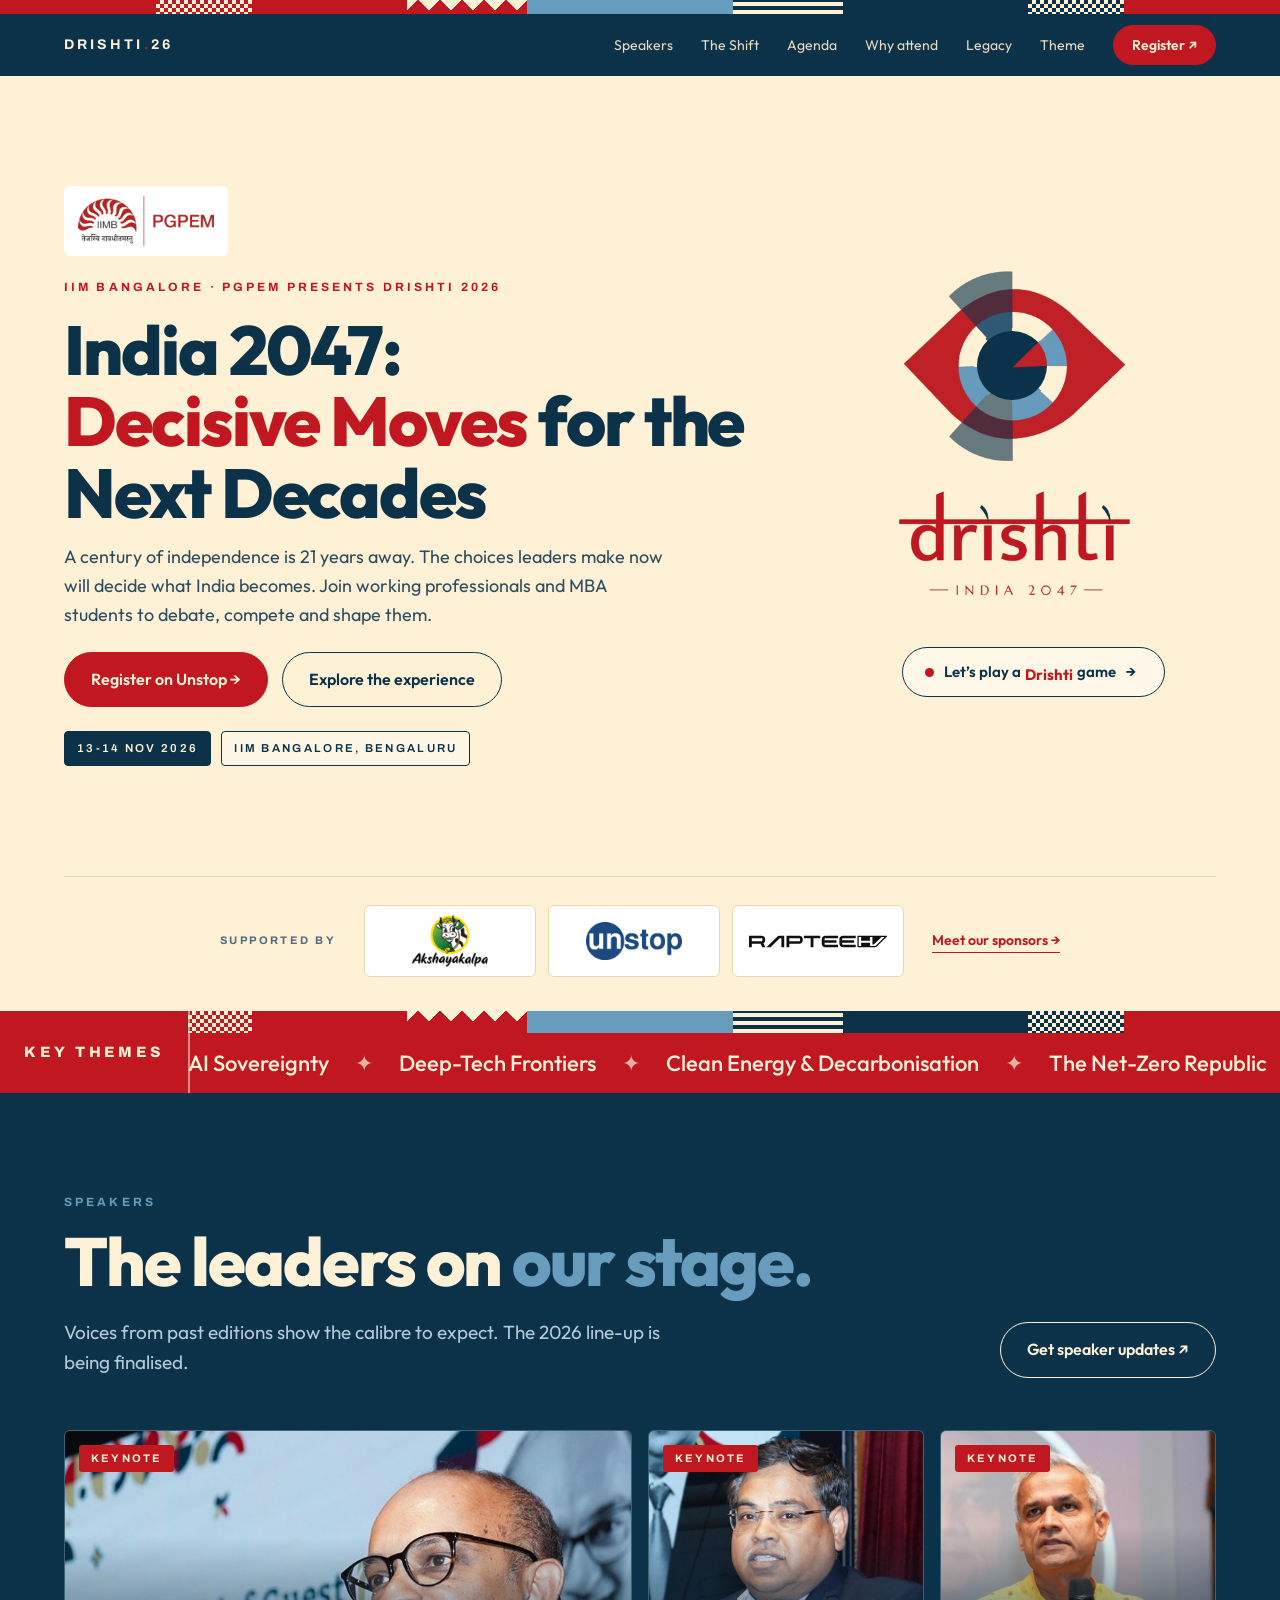
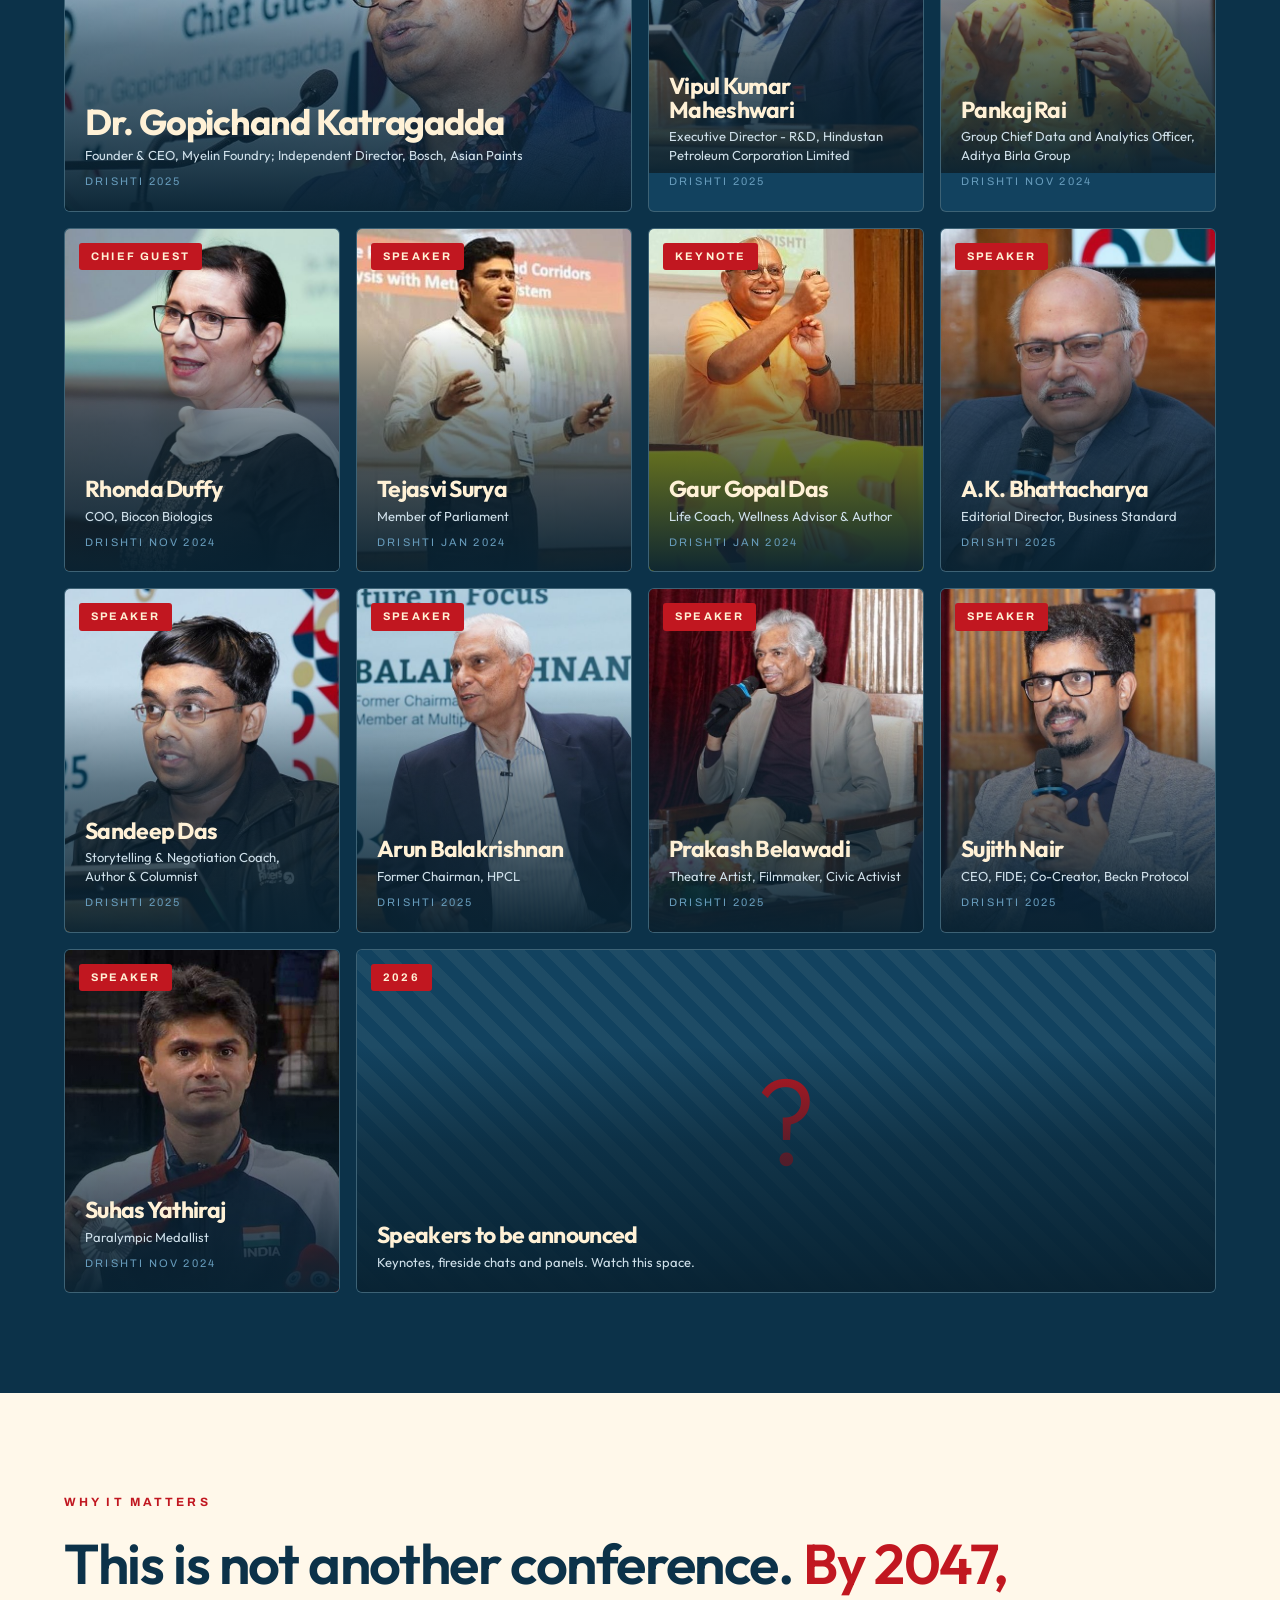
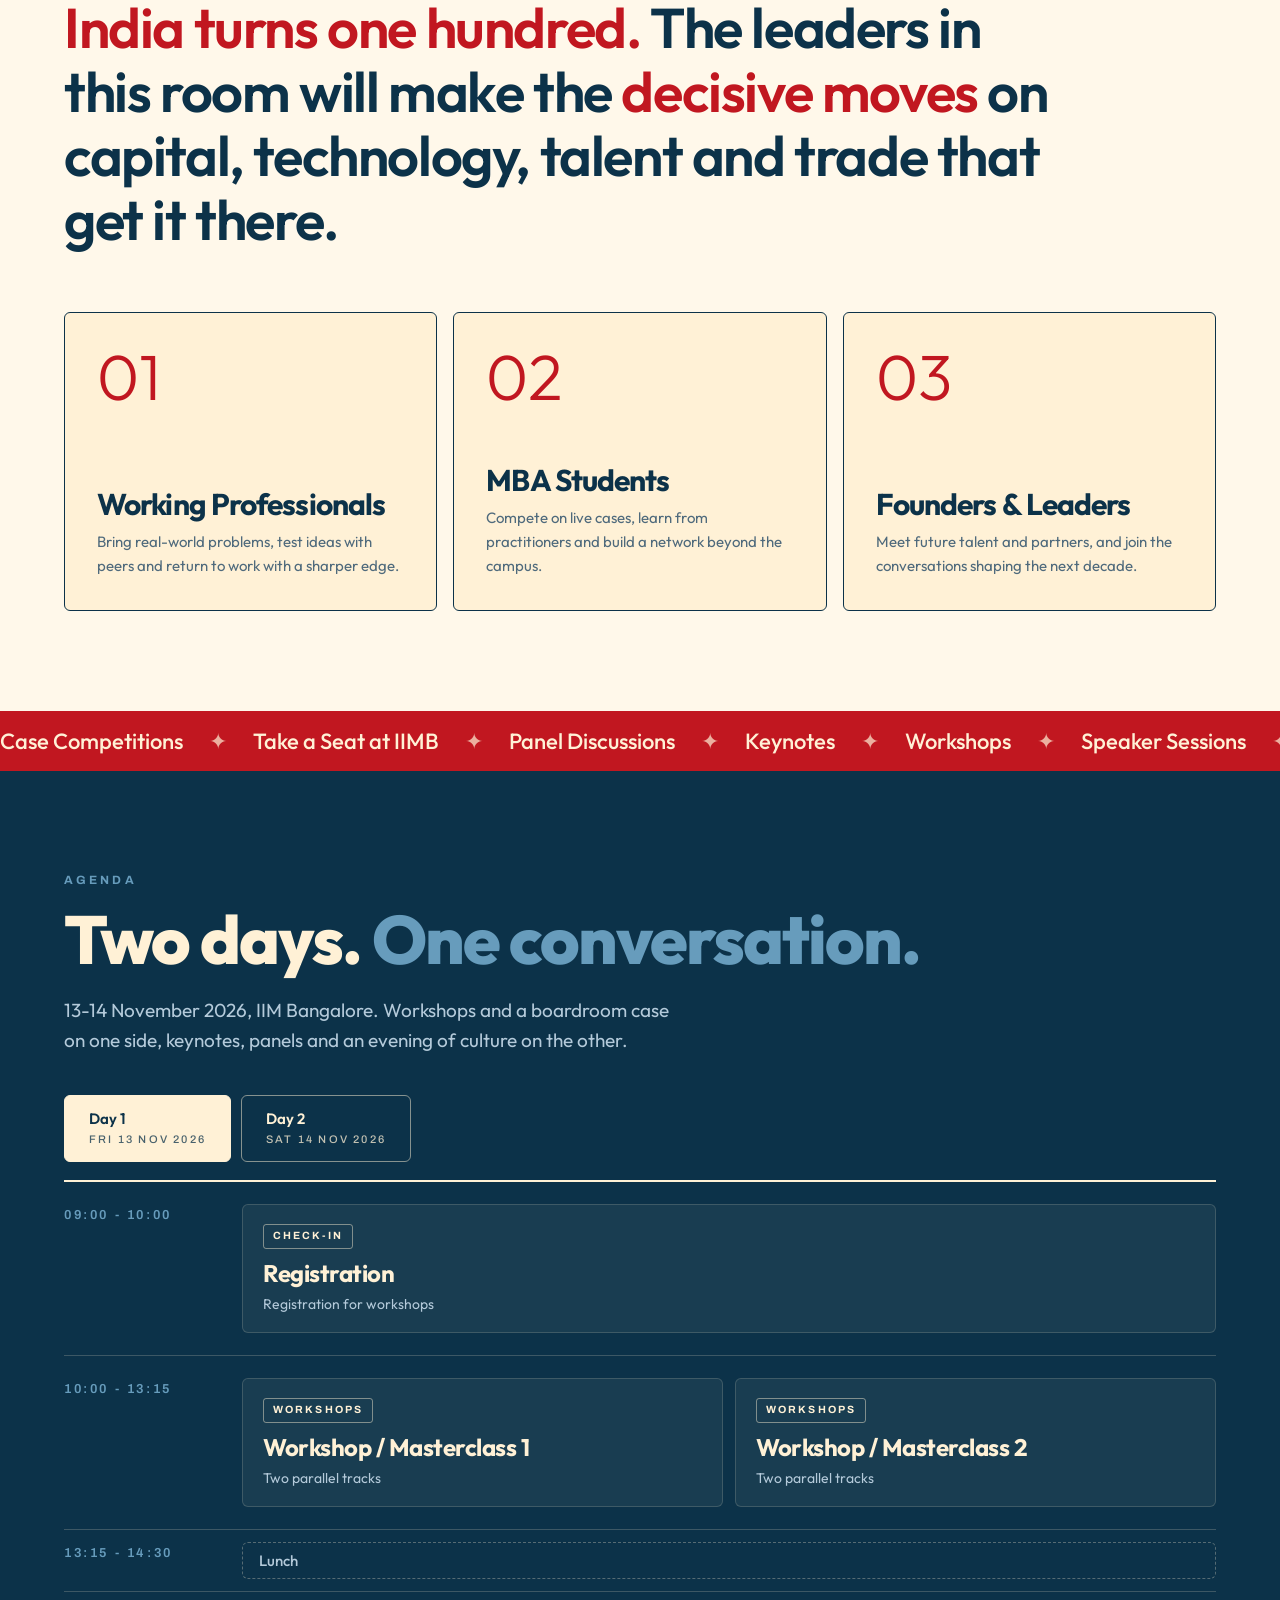
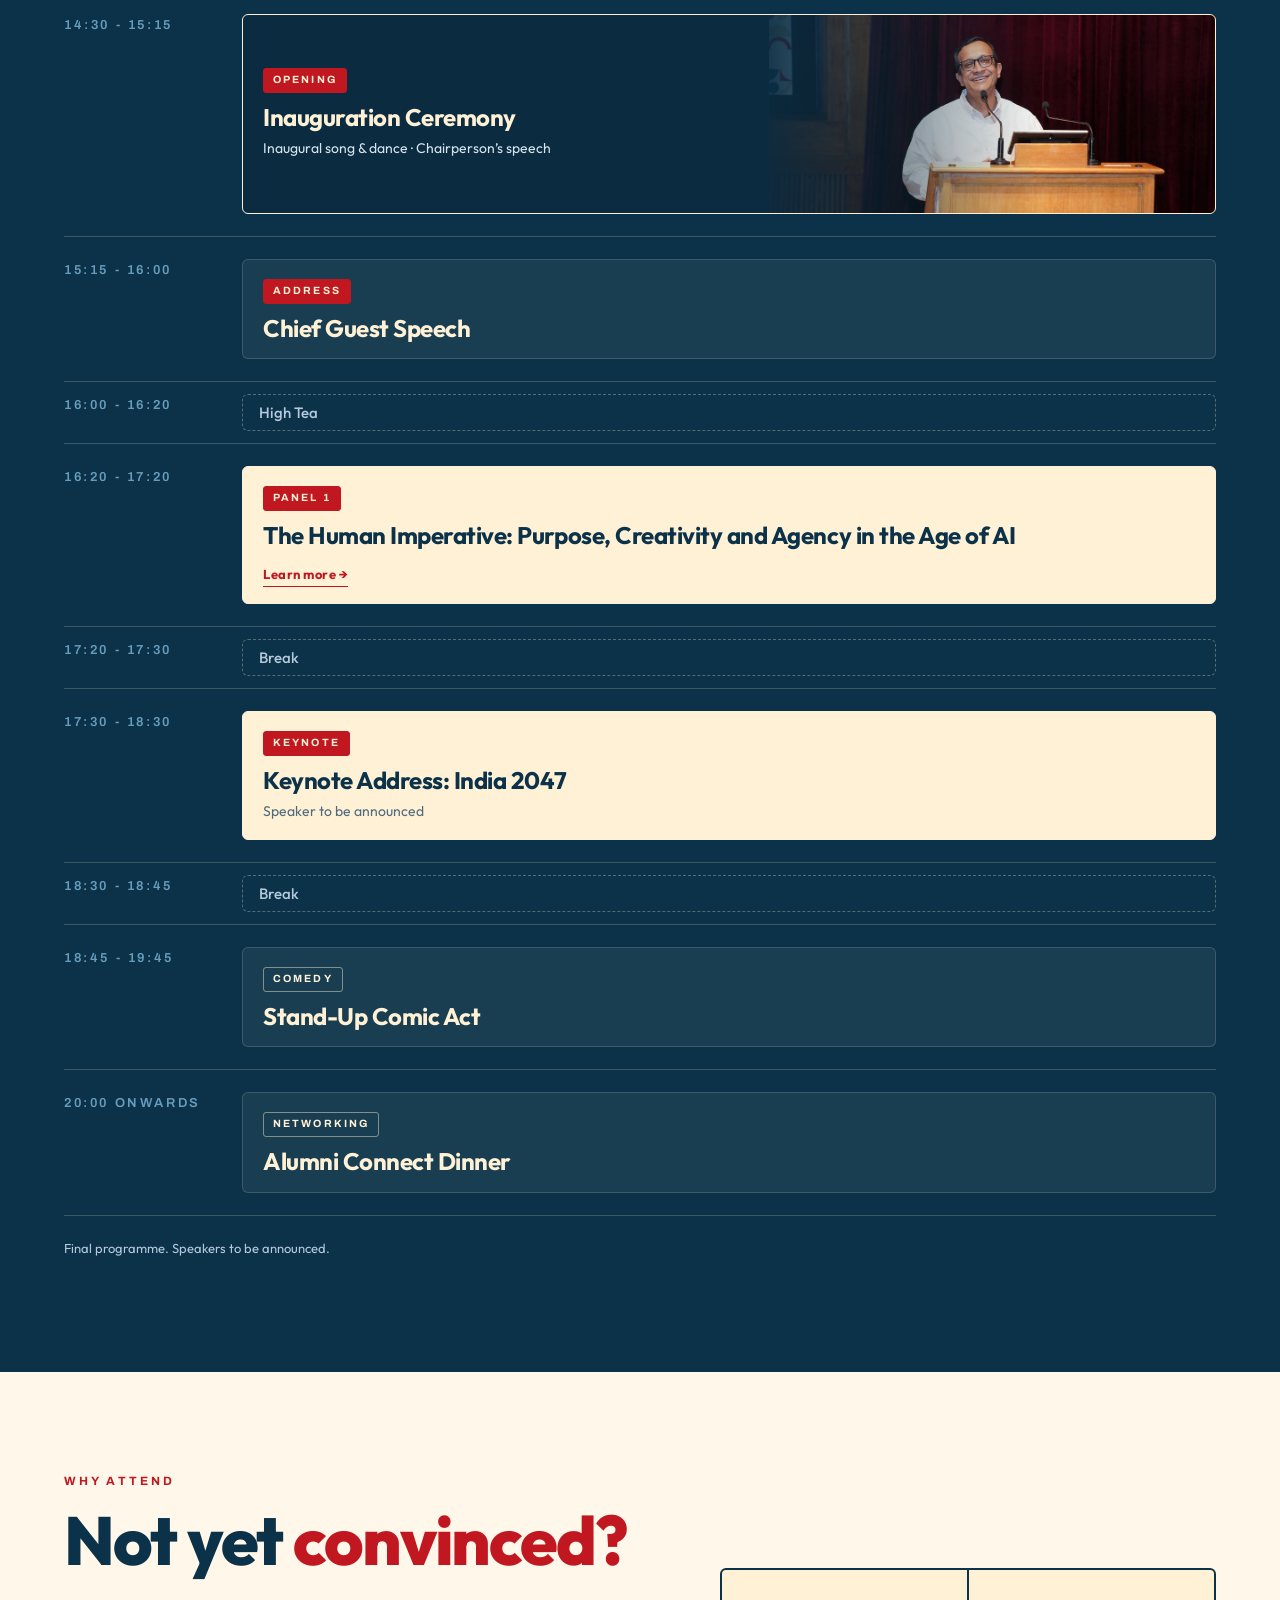
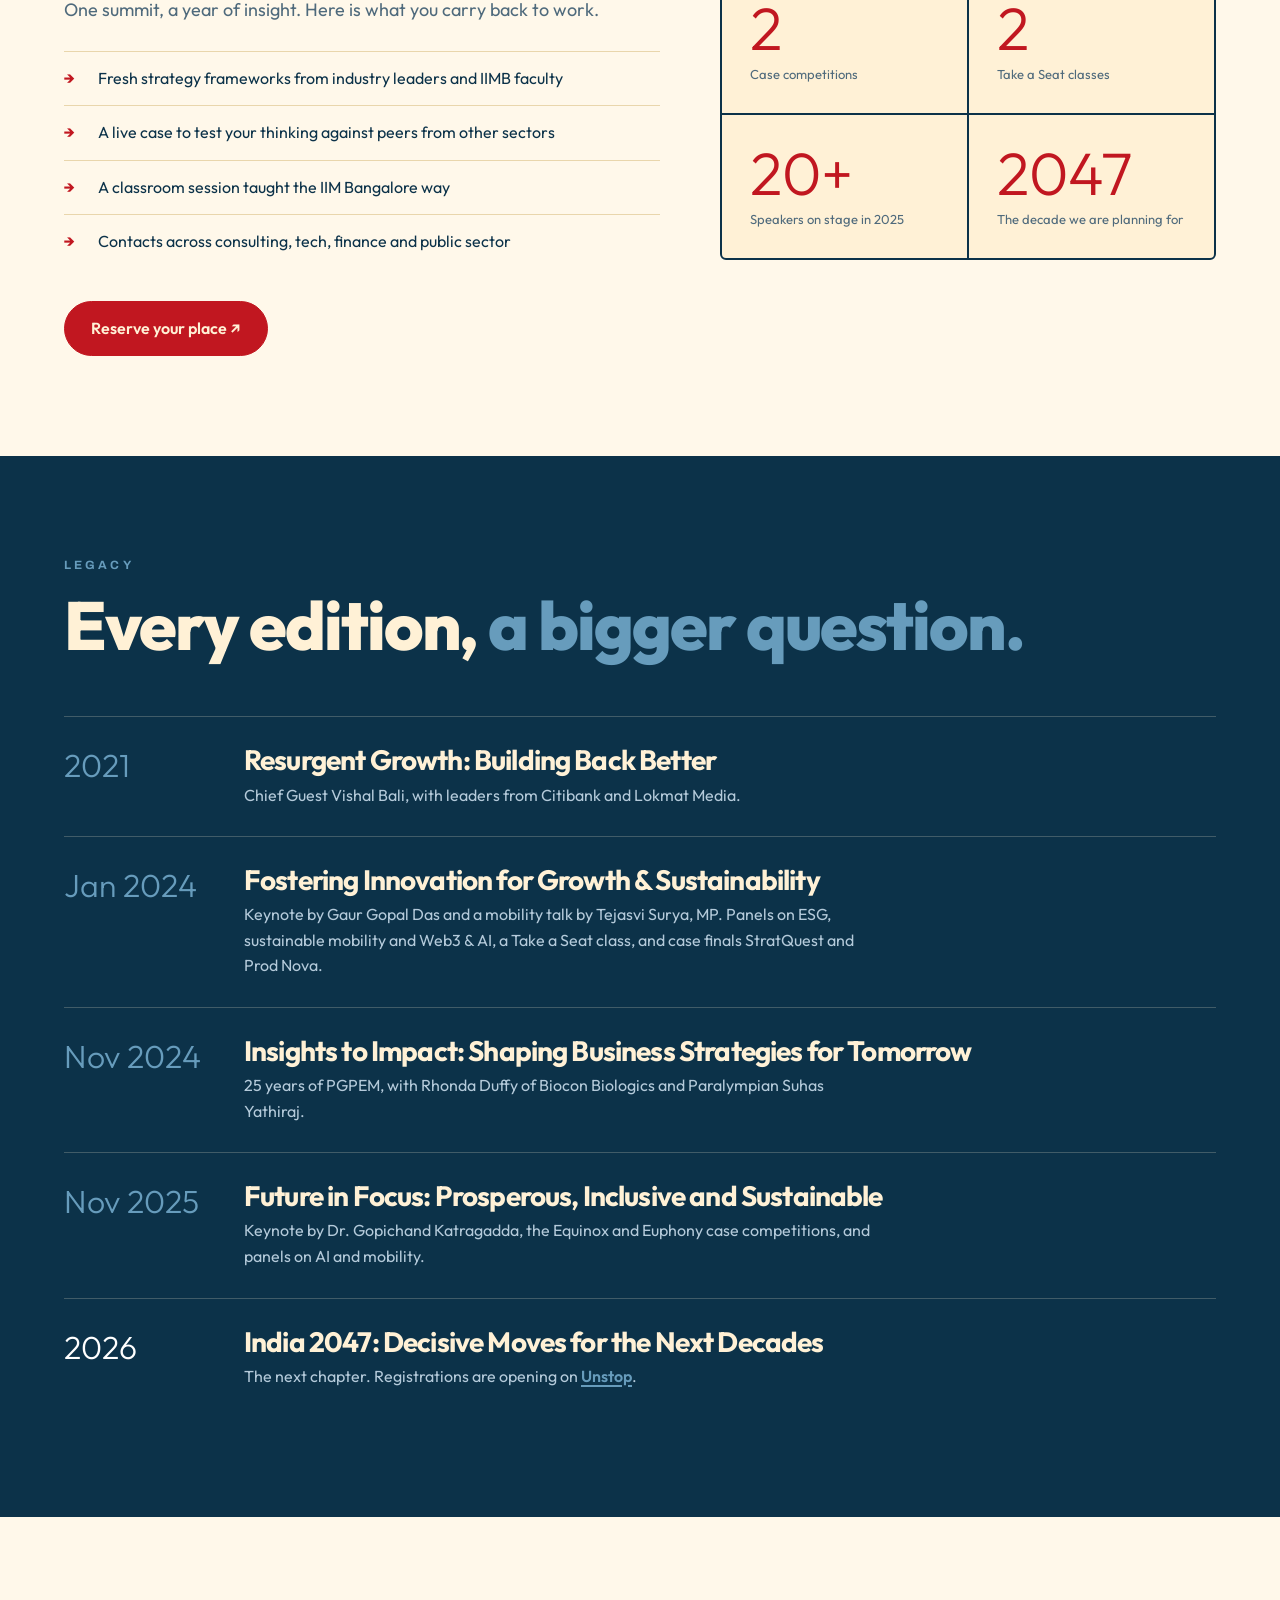
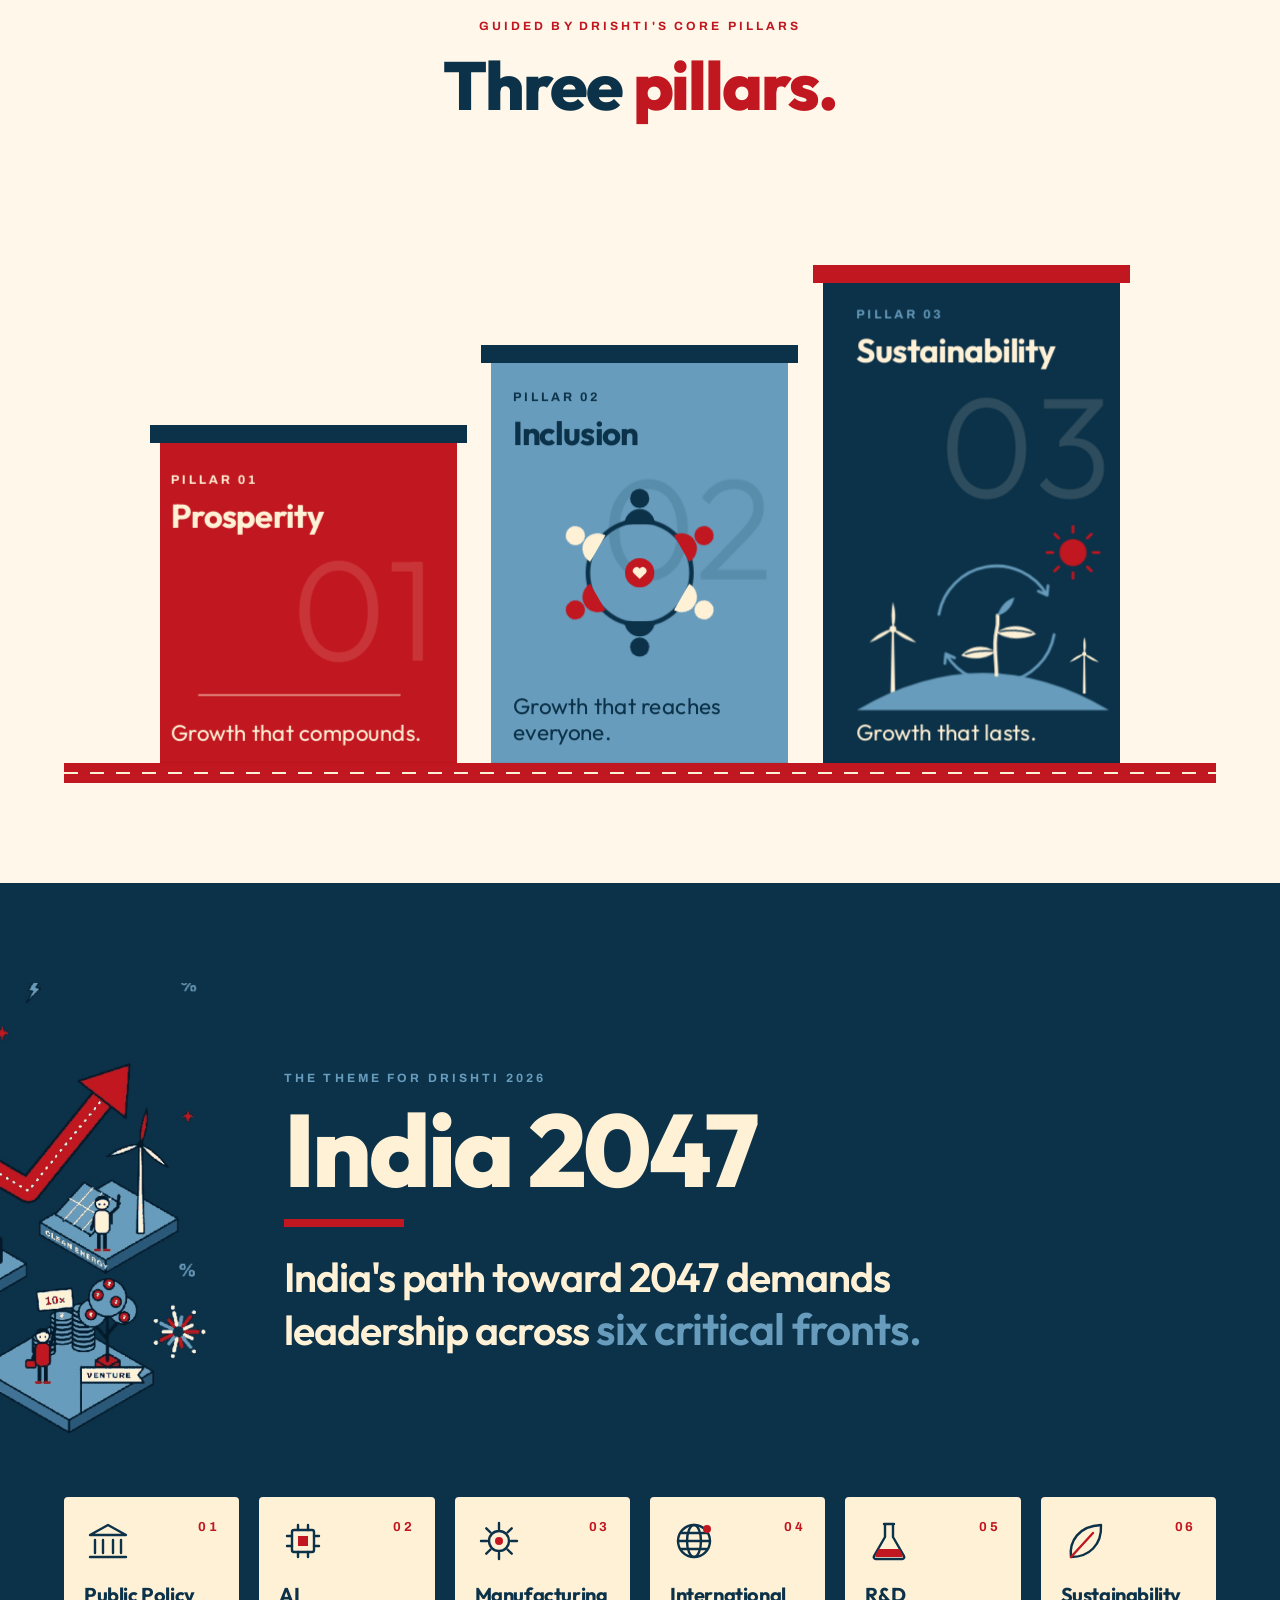
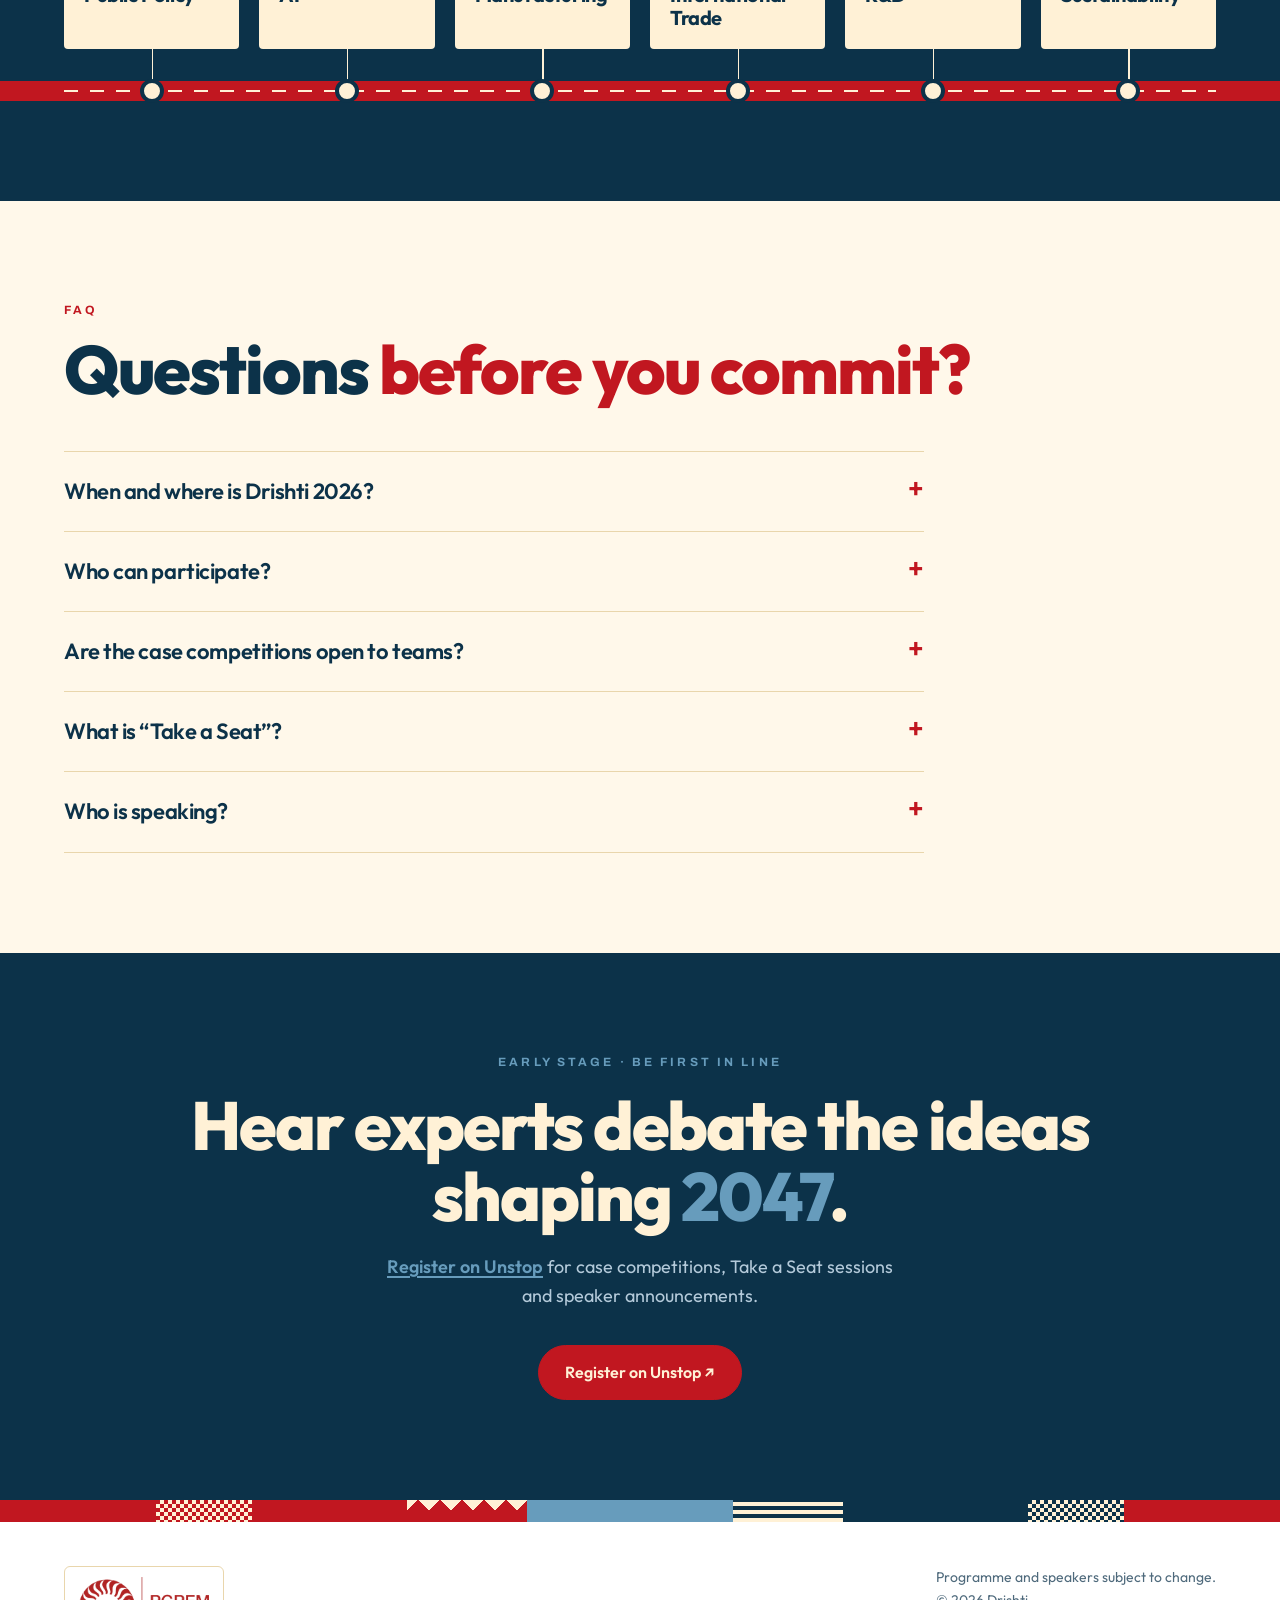
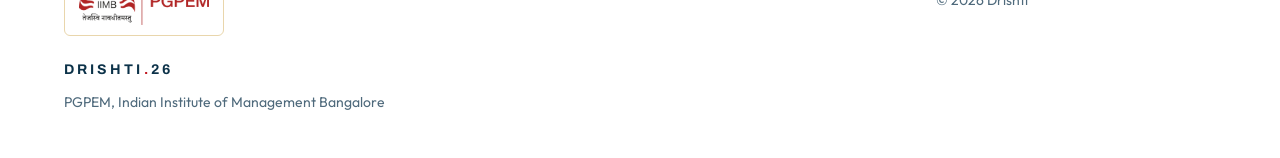
==== commit 615dd4d0: "Enlarge and embolden the Key themes label Size 12px to 15px (10.5px to 12.5px on phones) and weight " ====
--- a/drishti-2026/index.html
+++ b/drishti-2026/index.html
@@ -14,7 +14,7 @@
 <link rel="icon" href="../favicon.ico" sizes="any"><link rel="icon" type="image/png" sizes="32x32" href="../images/favicon-32.png"><link rel="apple-touch-icon" href="../images/apple-touch-icon.png">
 <meta name="viewport" content="width=device-width, initial-scale=1, viewport-fit=cover">
 <title>Drishti 2026 · India 2047: Decisive Moves for the Next Decades</title>
-<link href="https://fonts.googleapis.com/css2?family=Archivo:wght@500;600;700&family=Outfit:wght@300;400;500;600;700;800&display=swap" rel="stylesheet">
+<link href="https://fonts.googleapis.com/css2?family=Archivo:wght@500;600;700;800&family=Outfit:wght@300;400;500;600;700;800&display=swap" rel="stylesheet">
 <style>
 :root{color-scheme:light;--cream:#fff1d6;--cream2:#fbe6bf;--paper:#fff8ea;--red:#c11720;--red2:#a3121a;--navy:#0c3249;--navy2:#12425f;--sky:#679cbc;--ln:#e9d6ac;--mu:#4f6a7c;
 box-sizing:border-box;padding-top:env(safe-area-inset-top,0px);padding-bottom:env(safe-area-inset-bottom,0px)}
@@ -90,7 +90,7 @@
 @keyframes lgTag{from{clip-path:inset(86.5% 50% 7.4% 50%);opacity:0}}
 @media(prefers-reduced-motion:reduce){.lga,.lga *,.lga .lr:before,.lga .lr:after{animation:none!important;transition:none}}
 @media(max-width:860px){.hero .hw{grid-template-columns:1fr}.lgo{order:-1;width:auto;justify-self:start;align-items:flex-start;gap:16px}.lga{width:150px}.vg{font-size:14px;padding:10px 22px 10px 18px}}
-.kq{display:flex;align-items:stretch;background:var(--red);color:var(--cream);white-space:nowrap}.kq-l{flex:none;display:flex;align-items:center;margin-top:-22px;background:var(--red);padding:0 24px;font-family:Archivo,system-ui,sans-serif;font-size:12px;letter-spacing:.26em;text-transform:uppercase;font-weight:700;position:relative;z-index:2}.kq-l:after{content:"";position:absolute;right:-2px;top:0;bottom:0;width:2px;background:rgba(255,241,214,.55)}.kq-t{display:block;flex:1;overflow:hidden;position:relative}.kq-t>span{display:inline-block;padding:16px 0;animation:m 46s linear infinite;font:500 22px Outfit,sans-serif}.kq-t i{color:var(--cream);opacity:.7;padding:0 26px;font-style:normal}@media(max-width:560px){.kq-l{padding:0 14px;font-size:10.5px;letter-spacing:.2em}.kq-t>span{font-size:19px;padding:14px 0}}
+.kq{display:flex;align-items:stretch;background:var(--red);color:var(--cream);white-space:nowrap}.kq-l{flex:none;display:flex;align-items:center;margin-top:-22px;background:var(--red);padding:0 24px;font-family:Archivo,system-ui,sans-serif;font-size:15px;letter-spacing:.26em;text-transform:uppercase;font-weight:800;position:relative;z-index:2}.kq-l:after{content:"";position:absolute;right:-2px;top:0;bottom:0;width:2px;background:rgba(255,241,214,.55)}.kq-t{display:block;flex:1;overflow:hidden;position:relative}.kq-t>span{display:inline-block;padding:16px 0;animation:m 46s linear infinite;font:500 22px Outfit,sans-serif}.kq-t i{color:var(--cream);opacity:.7;padding:0 26px;font-style:normal}@media(max-width:560px){.kq-l{padding:0 14px;font-size:12.5px;letter-spacing:.2em}.kq-t>span{font-size:19px;padding:14px 0}}
 .spb{background:var(--cream);padding:0 0 34px}.spn{border-top:1px solid var(--ln);padding-top:28px;display:flex;align-items:center;justify-content:center;flex-wrap:wrap;gap:16px 28px}.spn-h{font-family:Archivo,system-ui,sans-serif;font-size:11px;letter-spacing:.22em;text-transform:uppercase;font-weight:700;color:var(--mu)}.spl{display:flex;flex-wrap:wrap;justify-content:center;gap:12px;list-style:none;margin:0;padding:0}.spl a{display:flex;align-items:center;justify-content:center;width:172px;height:72px;padding:10px 16px;background:#fff;border:1px solid var(--ln);border-radius:6px;transition:.25s}.spl a:hover{transform:translateY(-2px);box-shadow:0 12px 24px -14px rgba(12,50,73,.45)}.spl img{display:block;width:auto;max-width:100%}.spl .ak{height:52px}.spl .un{height:38px}.spl .ra{height:13px}.spn-a{font-size:14px;font-weight:600;color:var(--red);border-bottom:1.5px solid currentColor}.spn-a:hover{color:var(--navy)}
 @media(max-width:700px){.spn{flex-direction:column}.spl a{width:148px;height:64px}.spl .ak{height:44px}.spl .un{height:32px}}
 .ilg{display:inline-block;background:#fff;padding:10px 14px;border-radius:6px;margin-bottom:16px}.ilg img{display:block;height:48px;width:auto}
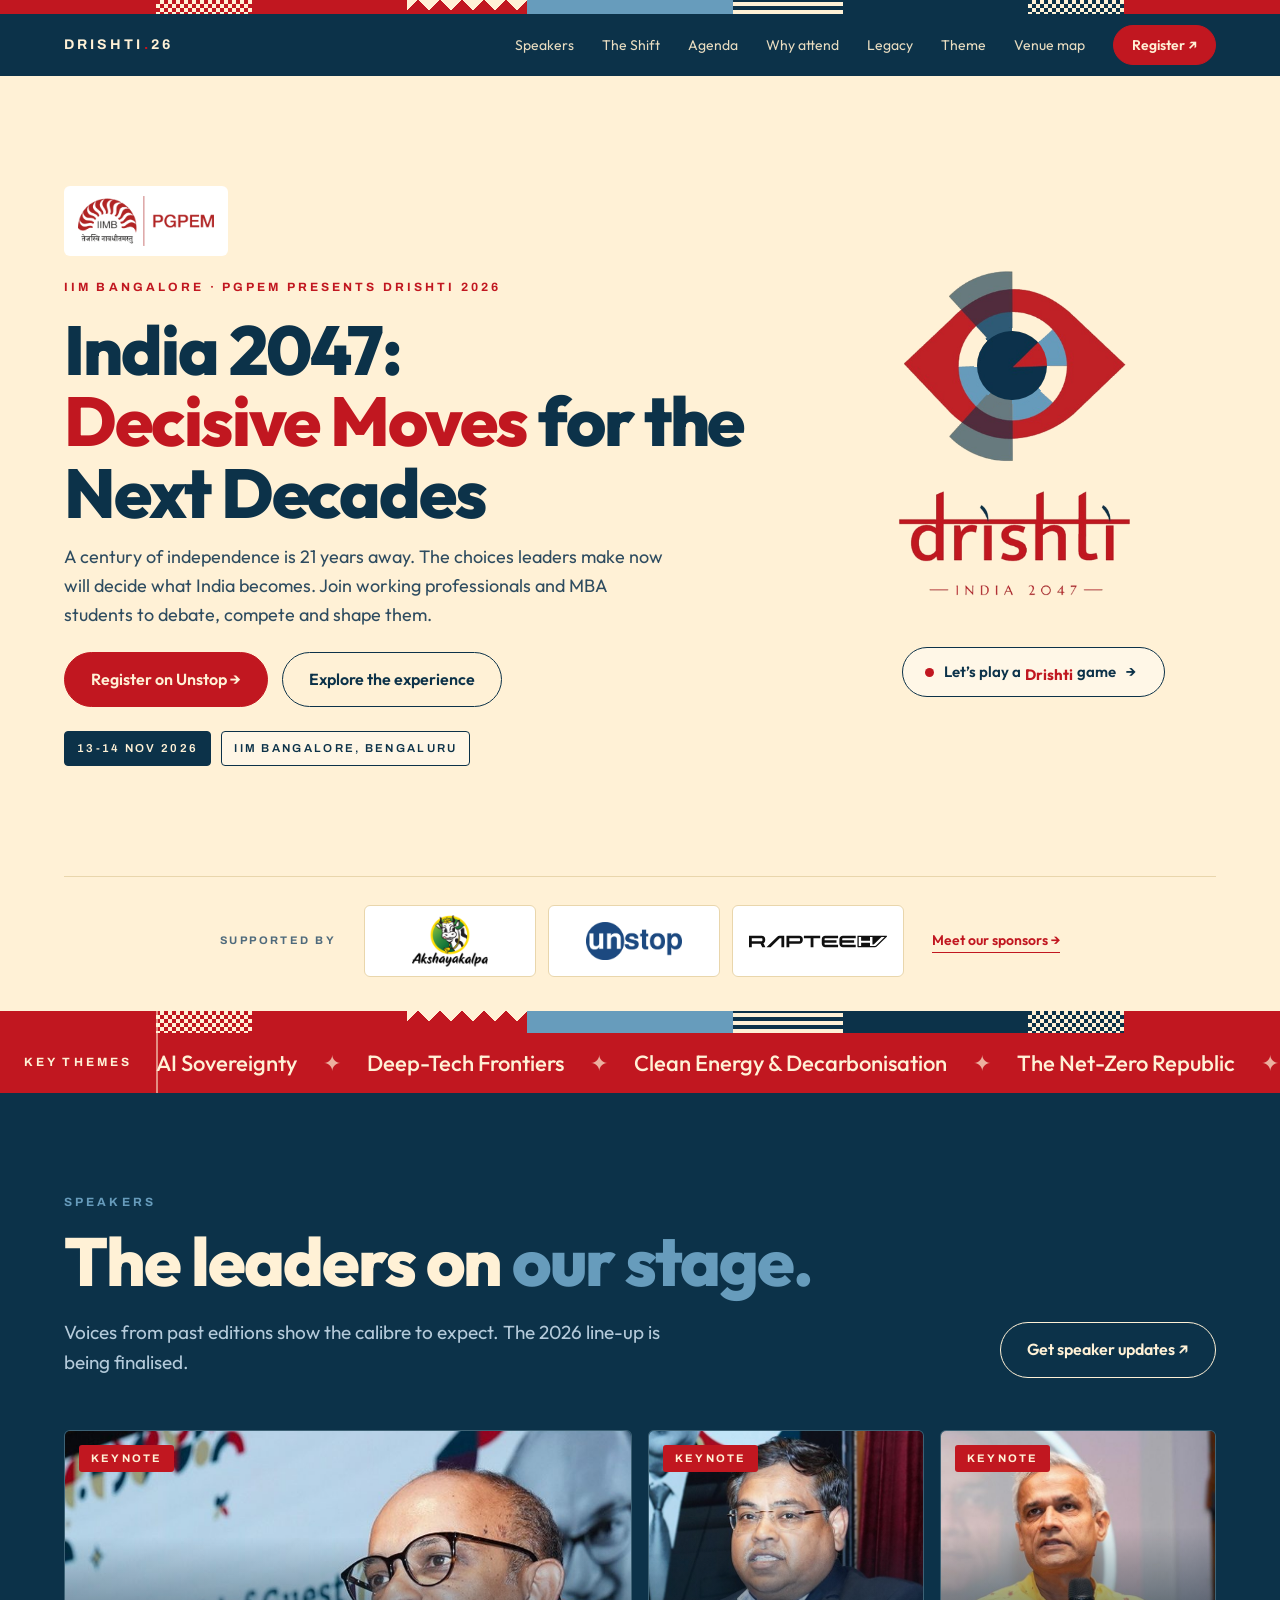
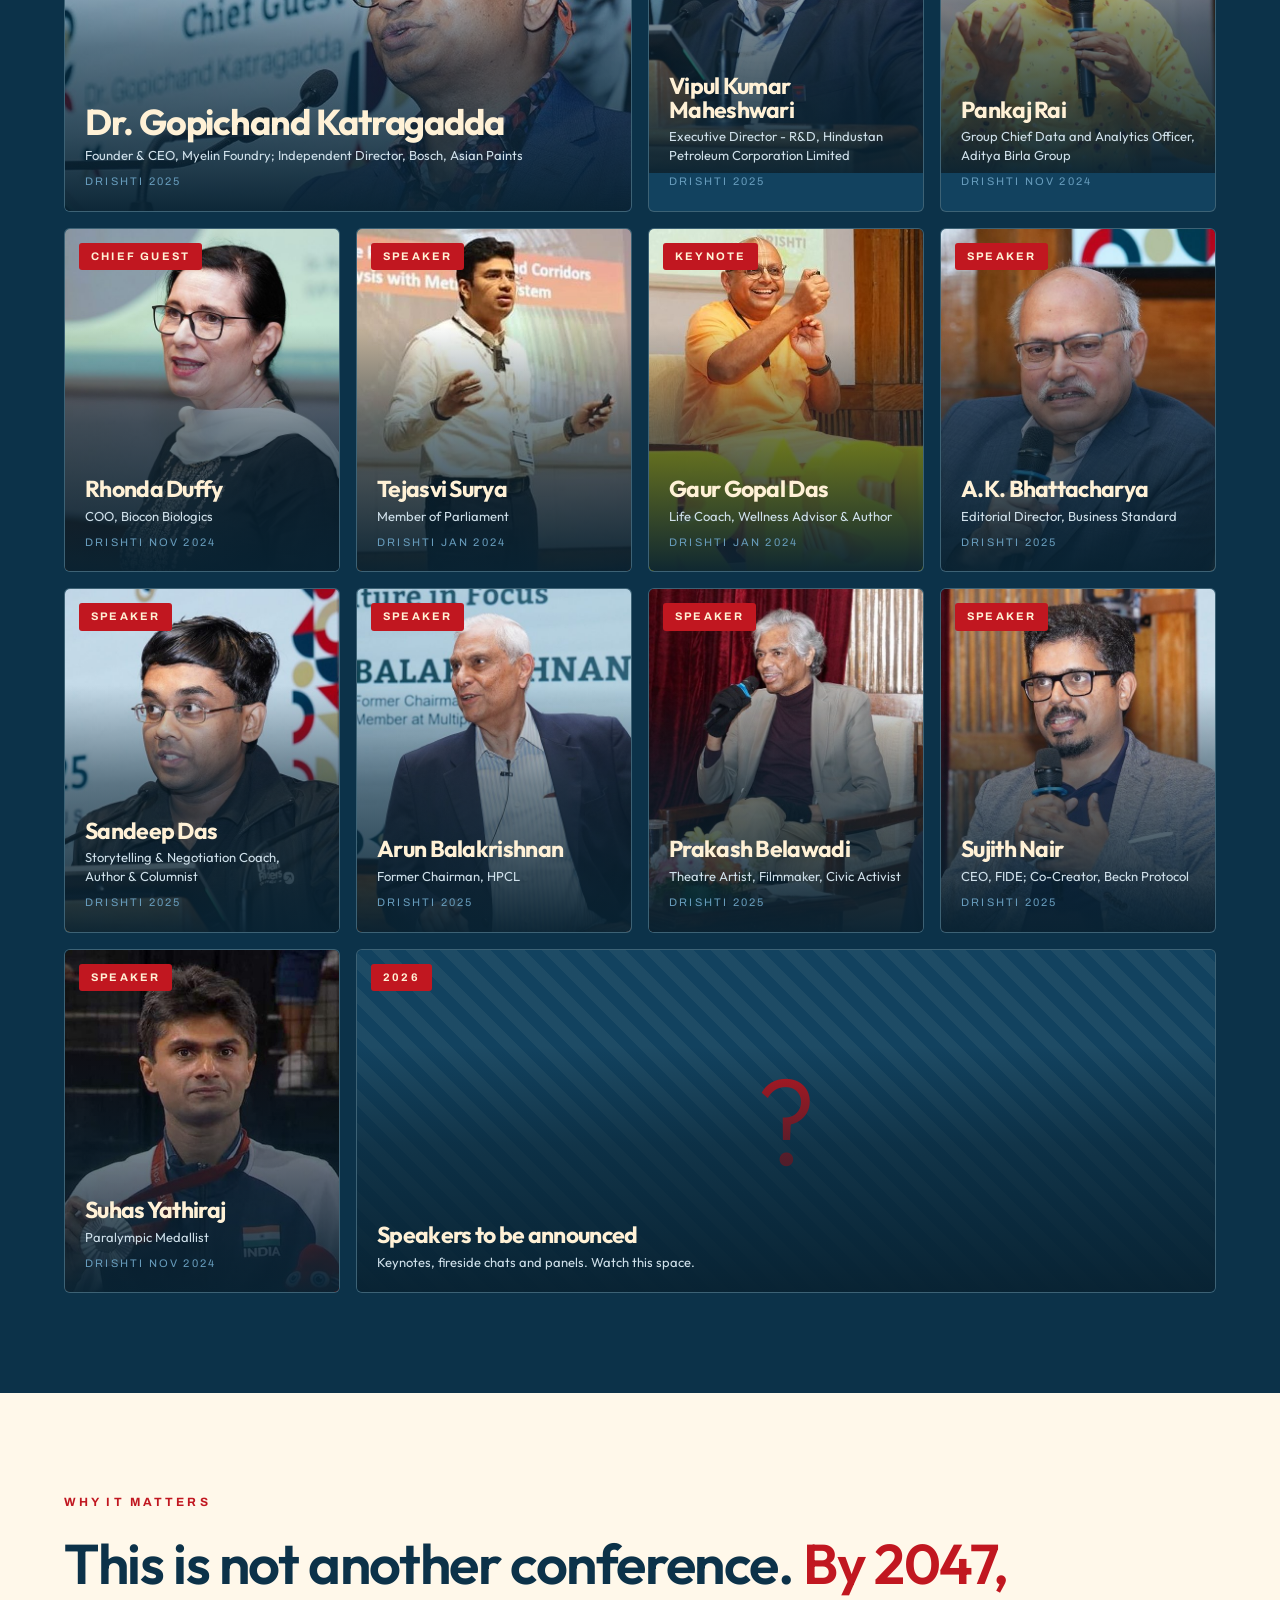
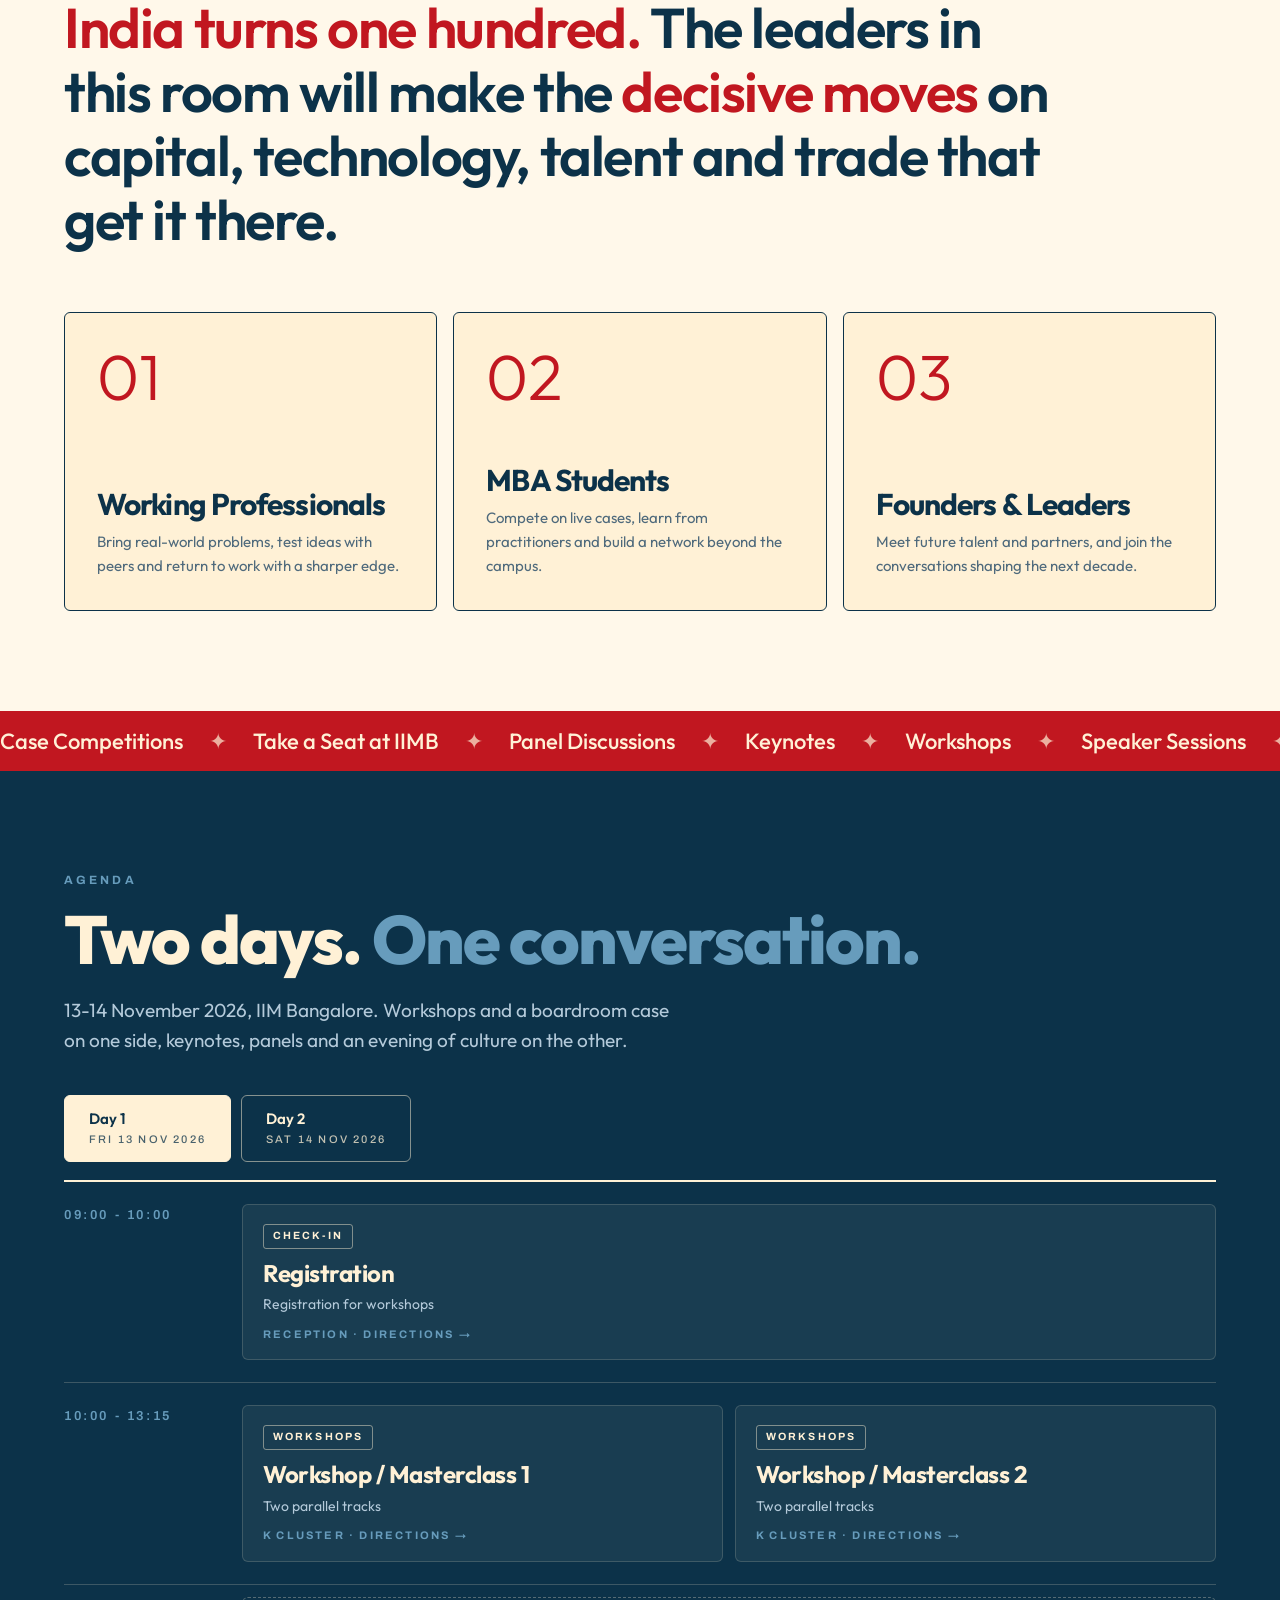
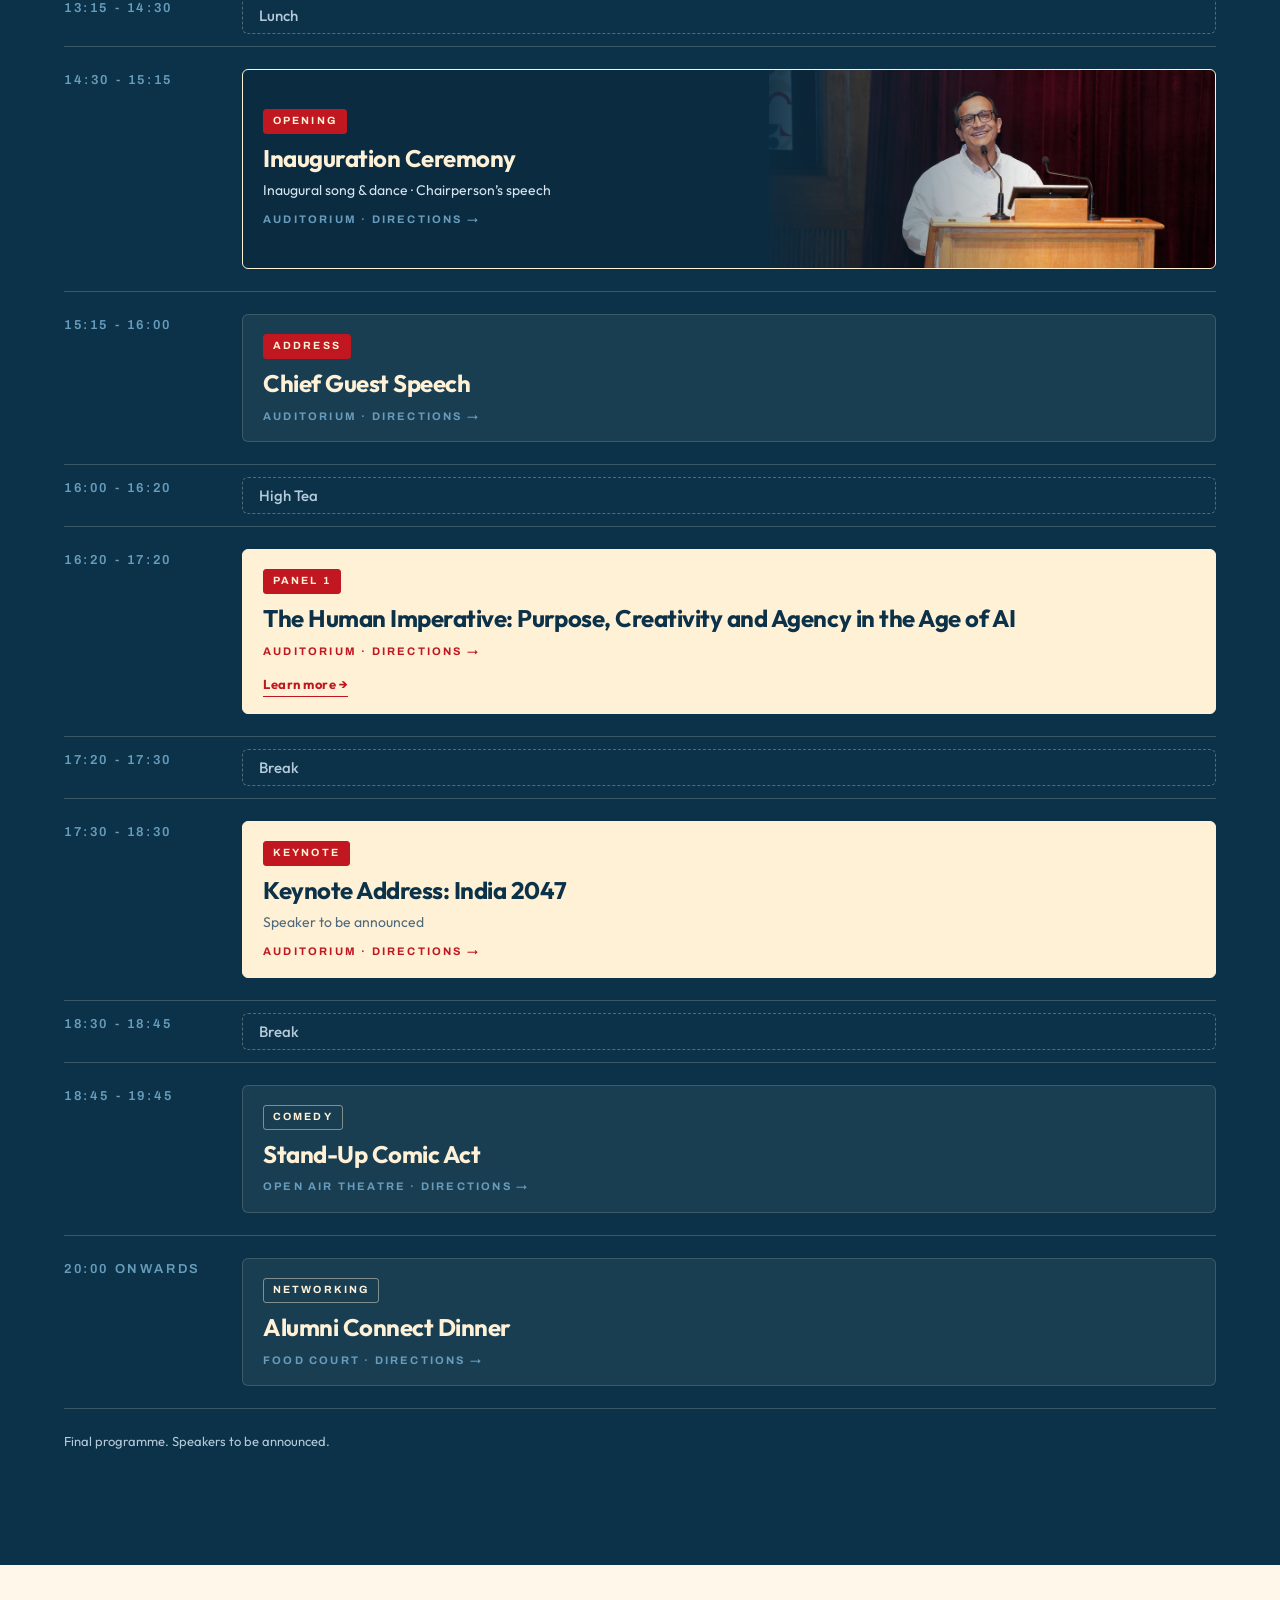
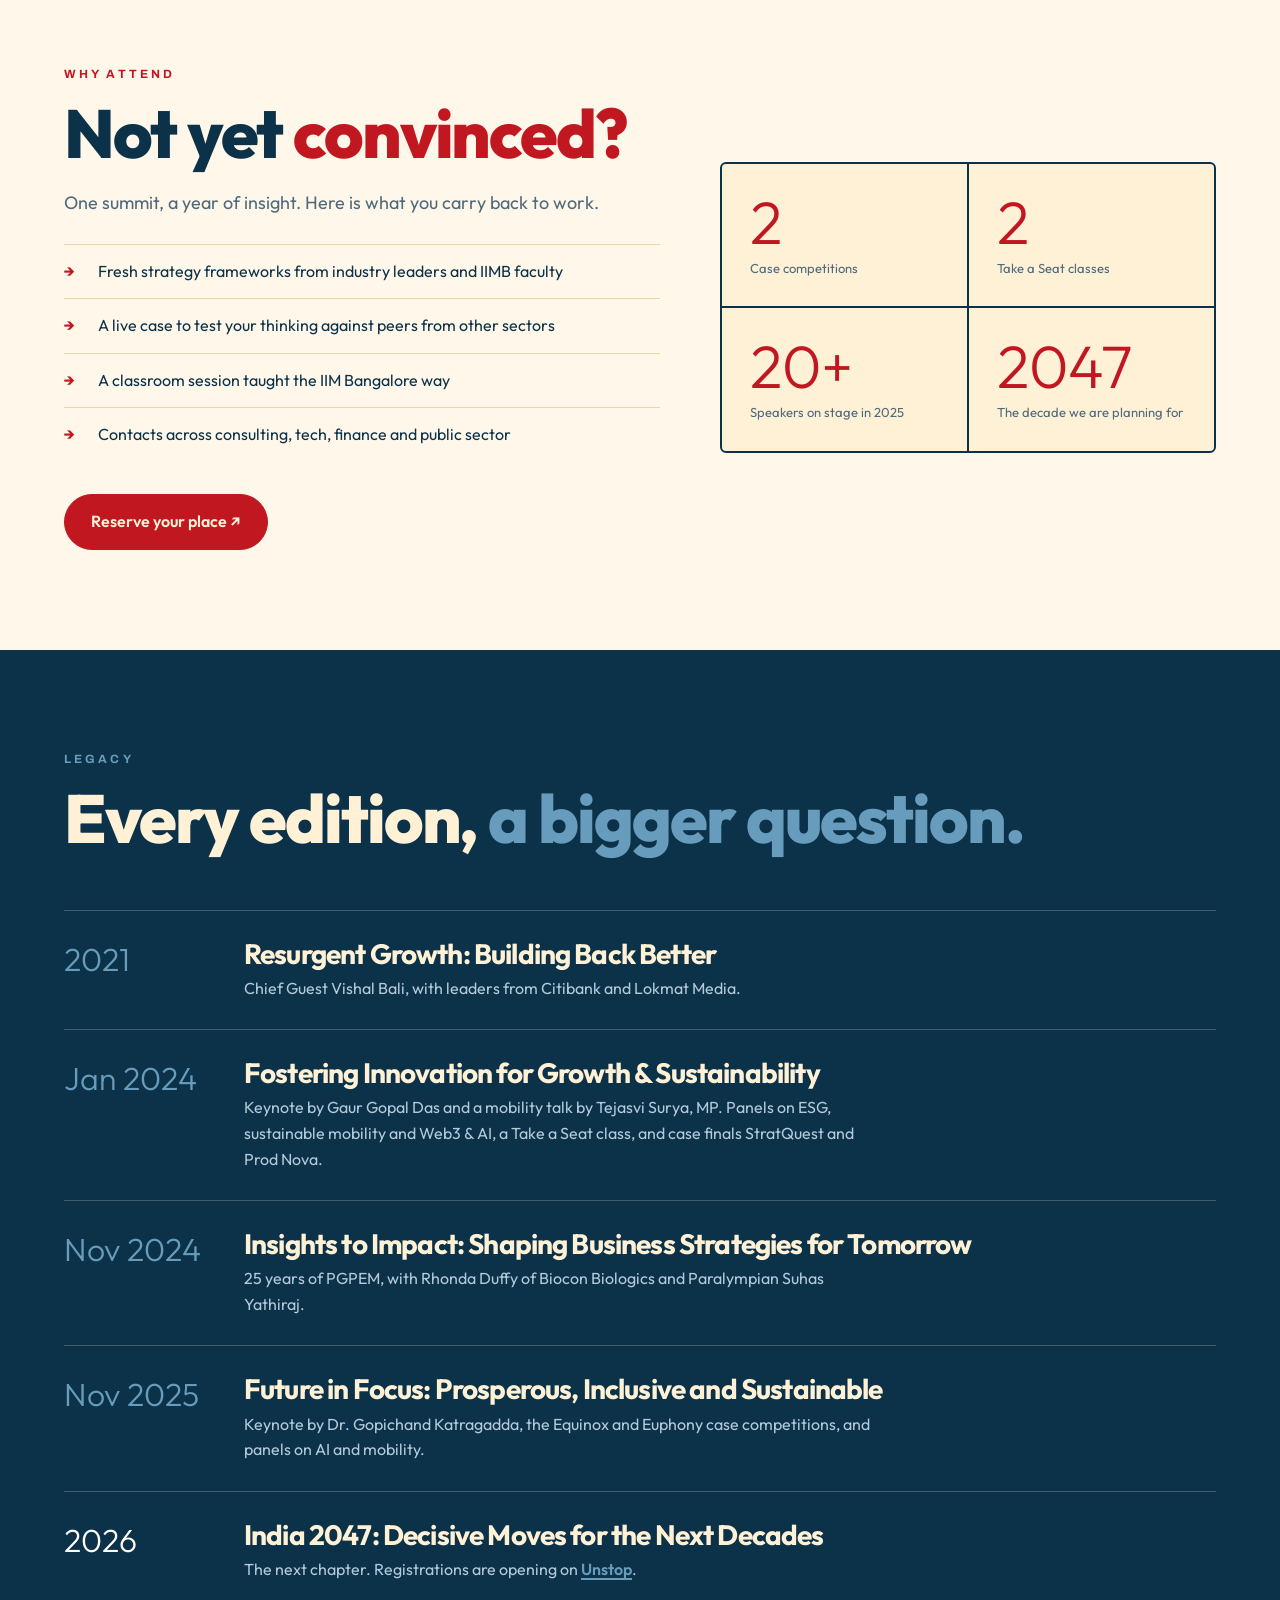
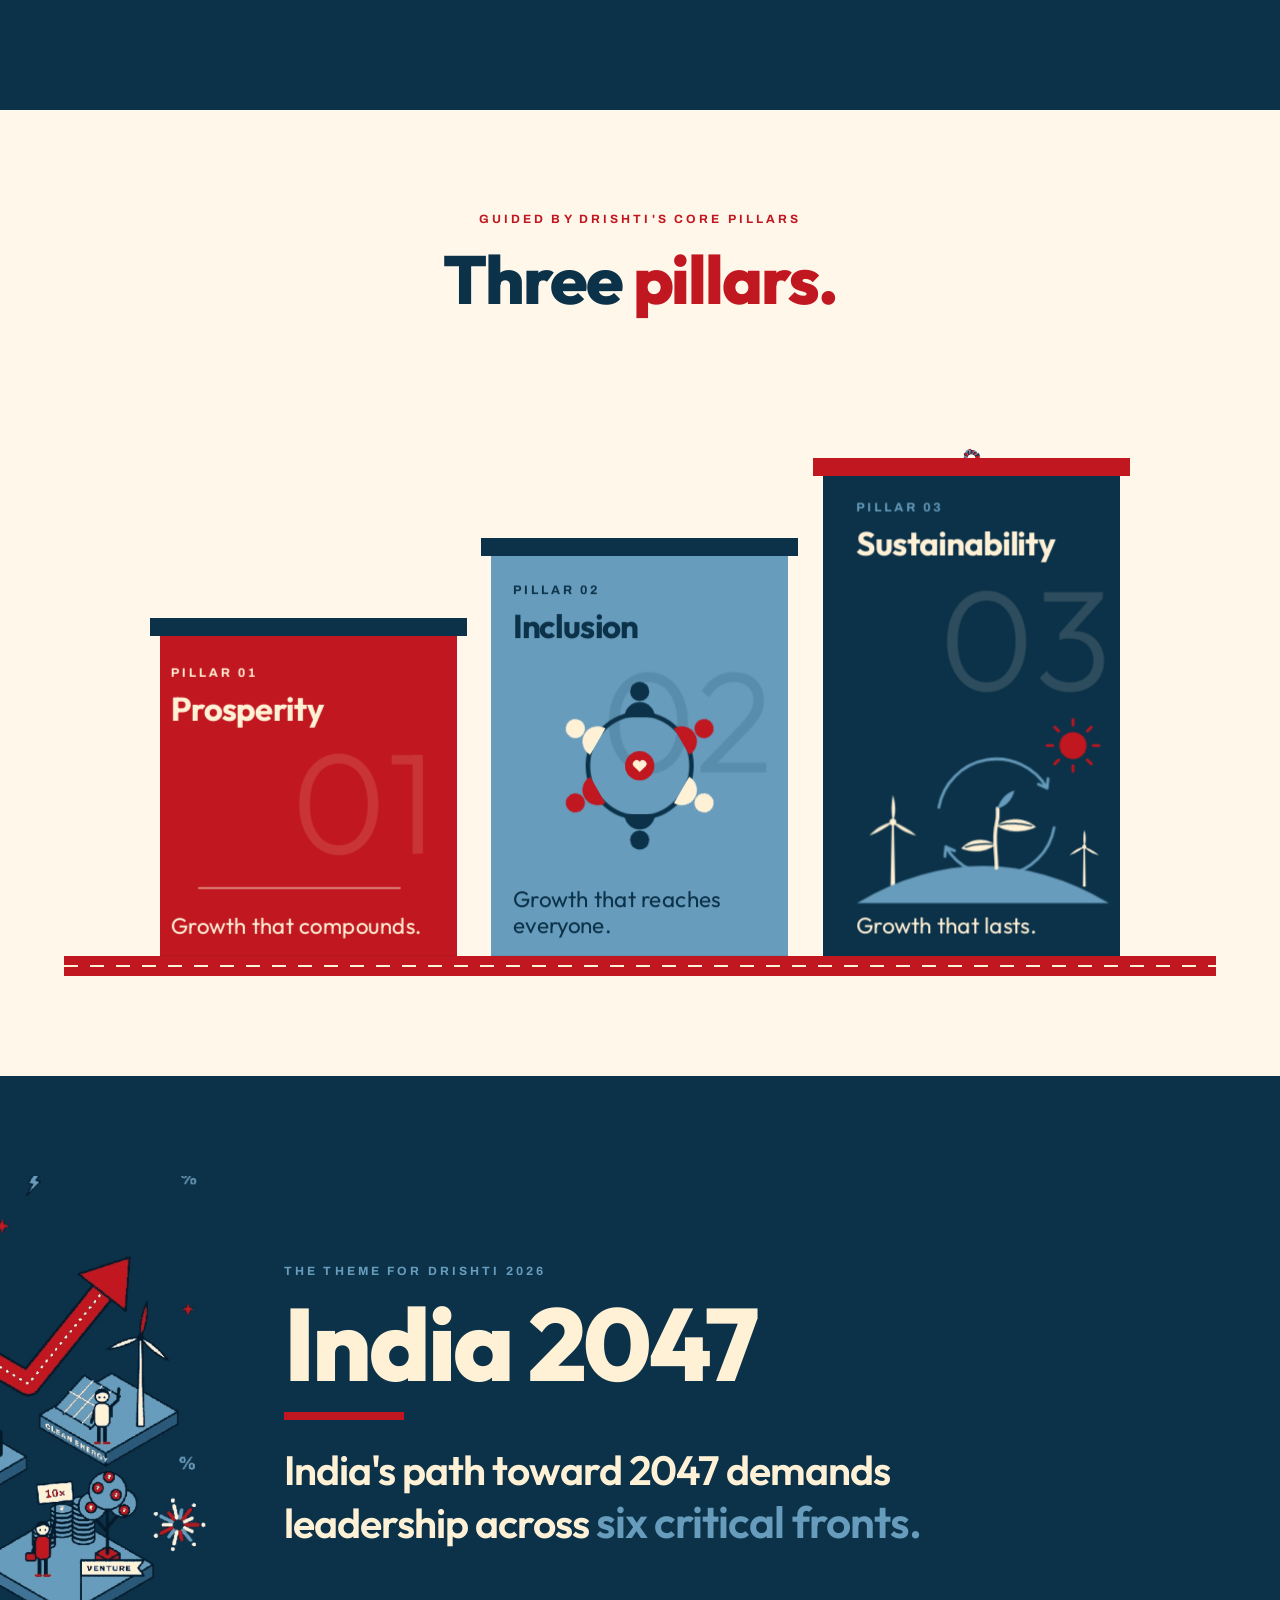
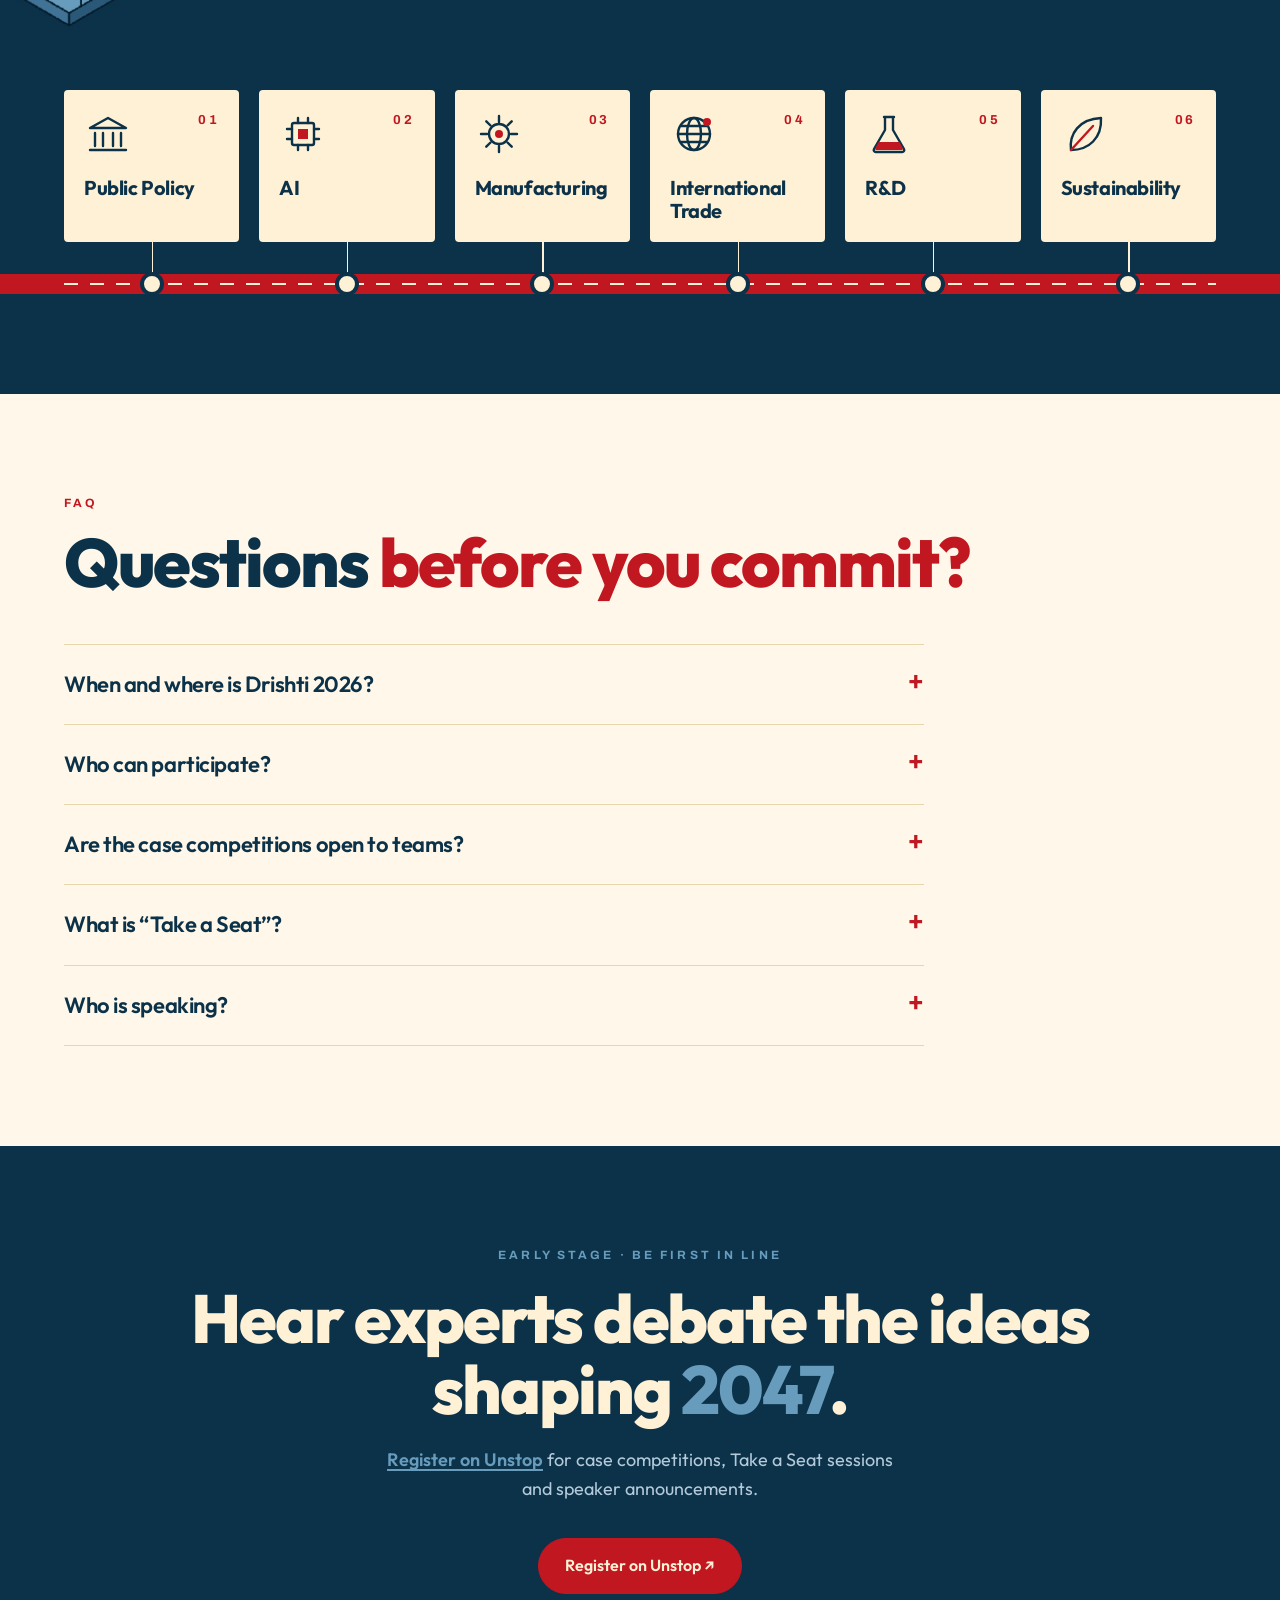
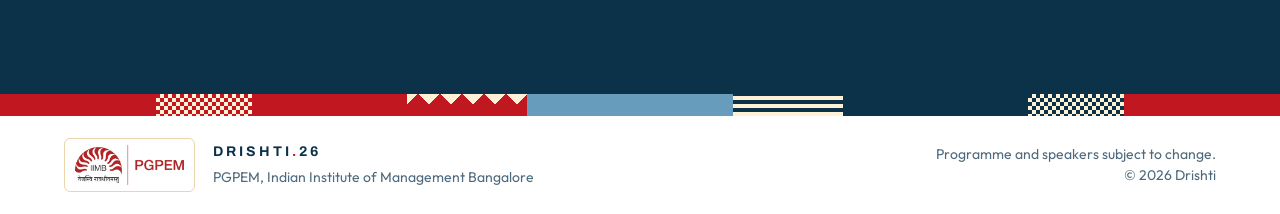
==== commit d0e3acc1: "Add a campus navigator page for Drishti 2026 navigate.html draws walking routes over the IIMB campus" ====
--- a/drishti-2026/index.html
+++ b/drishti-2026/index.html
@@ -14,7 +14,7 @@
 <link rel="icon" href="../favicon.ico" sizes="any"><link rel="icon" type="image/png" sizes="32x32" href="../images/favicon-32.png"><link rel="apple-touch-icon" href="../images/apple-touch-icon.png">
 <meta name="viewport" content="width=device-width, initial-scale=1, viewport-fit=cover">
 <title>Drishti 2026 · India 2047: Decisive Moves for the Next Decades</title>
-<link href="https://fonts.googleapis.com/css2?family=Archivo:wght@500;600;700;800&family=Outfit:wght@300;400;500;600;700;800&display=swap" rel="stylesheet">
+<link href="https://fonts.googleapis.com/css2?family=Archivo:wght@500;600;700&family=Outfit:wght@300;400;500;600;700;800&display=swap" rel="stylesheet">
 <style>
 :root{color-scheme:light;--cream:#fff1d6;--cream2:#fbe6bf;--paper:#fff8ea;--red:#c11720;--red2:#a3121a;--navy:#0c3249;--navy2:#12425f;--sky:#679cbc;--ln:#e9d6ac;--mu:#4f6a7c;
 box-sizing:border-box;padding-top:env(safe-area-inset-top,0px);padding-bottom:env(safe-area-inset-bottom,0px)}
@@ -90,7 +90,7 @@
 @keyframes lgTag{from{clip-path:inset(86.5% 50% 7.4% 50%);opacity:0}}
 @media(prefers-reduced-motion:reduce){.lga,.lga *,.lga .lr:before,.lga .lr:after{animation:none!important;transition:none}}
 @media(max-width:860px){.hero .hw{grid-template-columns:1fr}.lgo{order:-1;width:auto;justify-self:start;align-items:flex-start;gap:16px}.lga{width:150px}.vg{font-size:14px;padding:10px 22px 10px 18px}}
-.kq{display:flex;align-items:stretch;background:var(--red);color:var(--cream);white-space:nowrap}.kq-l{flex:none;display:flex;align-items:center;margin-top:-22px;background:var(--red);padding:0 24px;font-family:Archivo,system-ui,sans-serif;font-size:15px;letter-spacing:.26em;text-transform:uppercase;font-weight:800;position:relative;z-index:2}.kq-l:after{content:"";position:absolute;right:-2px;top:0;bottom:0;width:2px;background:rgba(255,241,214,.55)}.kq-t{display:block;flex:1;overflow:hidden;position:relative}.kq-t>span{display:inline-block;padding:16px 0;animation:m 46s linear infinite;font:500 22px Outfit,sans-serif}.kq-t i{color:var(--cream);opacity:.7;padding:0 26px;font-style:normal}@media(max-width:560px){.kq-l{padding:0 14px;font-size:12.5px;letter-spacing:.2em}.kq-t>span{font-size:19px;padding:14px 0}}
+.kq{display:flex;align-items:stretch;background:var(--red);color:var(--cream);white-space:nowrap}.kq-l{flex:none;display:flex;align-items:center;background:var(--red);padding:0 24px;font-family:Archivo,system-ui,sans-serif;font-size:12px;letter-spacing:.26em;text-transform:uppercase;font-weight:700;position:relative;z-index:2}.kq-l:after{content:"";position:absolute;right:-2px;top:-22px;bottom:0;width:2px;background:rgba(255,241,214,.55)}.kq-t{display:block;flex:1;overflow:hidden;position:relative}.kq-t>span{display:inline-block;padding:16px 0;animation:m 46s linear infinite;font:500 22px Outfit,sans-serif}.kq-t i{color:var(--cream);opacity:.7;padding:0 26px;font-style:normal}@media(max-width:560px){.kq-l{padding:0 14px;font-size:10.5px;letter-spacing:.2em}.kq-t>span{font-size:19px;padding:14px 0}}
 .spb{background:var(--cream);padding:0 0 34px}.spn{border-top:1px solid var(--ln);padding-top:28px;display:flex;align-items:center;justify-content:center;flex-wrap:wrap;gap:16px 28px}.spn-h{font-family:Archivo,system-ui,sans-serif;font-size:11px;letter-spacing:.22em;text-transform:uppercase;font-weight:700;color:var(--mu)}.spl{display:flex;flex-wrap:wrap;justify-content:center;gap:12px;list-style:none;margin:0;padding:0}.spl a{display:flex;align-items:center;justify-content:center;width:172px;height:72px;padding:10px 16px;background:#fff;border:1px solid var(--ln);border-radius:6px;transition:.25s}.spl a:hover{transform:translateY(-2px);box-shadow:0 12px 24px -14px rgba(12,50,73,.45)}.spl img{display:block;width:auto;max-width:100%}.spl .ak{height:52px}.spl .un{height:38px}.spl .ra{height:13px}.spn-a{font-size:14px;font-weight:600;color:var(--red);border-bottom:1.5px solid currentColor}.spn-a:hover{color:var(--navy)}
 @media(max-width:700px){.spn{flex-direction:column}.spl a{width:148px;height:64px}.spl .ak{height:44px}.spl .un{height:32px}}
 .ilg{display:inline-block;background:#fff;padding:10px 14px;border-radius:6px;margin-bottom:16px}.ilg img{display:block;height:48px;width:auto}
@@ -175,7 +175,7 @@
 .fq{margin-top:46px;max-width:860px}details{border-top:1px solid var(--ln);padding:22px 0}details:last-child{border-bottom:1px solid var(--ln)}summary{cursor:pointer;font-size:22px;font-weight:600;letter-spacing:-.02em;list-style:none;display:flex;justify-content:space-between;gap:20px}summary::-webkit-details-marker{display:none}summary:after{content:"+";color:var(--red);font-size:28px;line-height:1}details[open] summary:after{content:"-"}details p{margin:14px 0 0;color:var(--mu);max-width:680px}
 .cta{text-align:center;background:var(--navy);color:var(--cream)}.cta .ey{justify-content:center}.cta h2{max-width:900px;margin:18px auto 22px}.cta p{margin:0 auto 34px;max-width:520px;color:#b4cada;font-size:18px}
 .cta .b{background:var(--red)}
-footer{background:#fff;color:var(--mu);padding:44px 0;font-size:14px}footer .ilg{border:1px solid var(--ln)}footer .w{display:flex;justify-content:space-between;gap:30px;flex-wrap:wrap}footer .lg{color:var(--navy)}
+footer{background:#fff;color:var(--mu);padding:22px 0;font-size:14px}footer .ilg{border:1px solid var(--ln);margin:0;padding:6px 10px}footer .ilg img{display:block;height:40px;width:auto}footer .w{display:flex;justify-content:space-between;align-items:center;gap:16px 32px;flex-wrap:wrap}footer .fb{display:flex;align-items:center;gap:18px}footer .lg{color:var(--navy)}footer p{margin:4px 0 0;line-height:1.5}footer .fn{margin:0;text-align:right}@media(max-width:640px){footer .fn{text-align:left}}
 .rv{opacity:0;transform:translateY(34px);transition:opacity .9s,transform .9s cubic-bezier(.2,.7,.2,1)}.rv.in{opacity:1;transform:none}
 @media(prefers-reduced-motion:reduce){.rv{opacity:1;transform:none;transition:none}.mq div,.kq-t>span{animation:none}}
 
@@ -213,6 +213,7 @@
 .ag .nt{color:#b4cada}
 .ul{text-decoration:underline;text-underline-offset:3px;text-decoration-thickness:1.5px;font-weight:600;color:var(--red);transition:.2s}.ul:hover{color:var(--red2)}.d .ul,.cta .ul{color:var(--sky)}.d .ul:hover,.cta .ul:hover{color:#fff}
 .ag .more{display:inline-block;margin-top:14px;font-size:13px;font-weight:700;letter-spacing:.04em;color:var(--sky);border-bottom:1.5px solid currentColor;padding-bottom:1px;transition:.2s}.ag .more:hover{letter-spacing:.07em}
+.ag .vn{display:block;width:fit-content;margin-top:10px;font-family:Archivo,system-ui,sans-serif;font-size:11px;letter-spacing:.2em;text-transform:uppercase;font-weight:700;color:var(--sky)}.ag .vn:hover{color:#fff}.ag .ev.hl .vn{color:var(--red)}.ag .ev.hl .vn:hover{color:var(--navy)}.ag .ev.hl .c.pic .vn{color:var(--sky)}.ag .ev.hl .c.pic .vn:hover{color:#fff}
 .ag .ev.hl .c .more{color:var(--red)}
 .mo{margin-top:56px}.mo h3{font:600 clamp(24px,3vw,34px)/1.15 Outfit,sans-serif;color:var(--sky)}.mo .lead2{margin:10px 0 0;color:#b4cada;max-width:620px}
 .mo .g3{display:grid;gap:14px;margin-top:24px;grid-template-columns:repeat(auto-fit,minmax(260px,1fr))}
@@ -225,7 +226,7 @@
 .tx p:empty{display:none}
 @media(min-width:1000px){.sg .tba{grid-column:span 3}.sg .tba .ph{aspect-ratio:auto;min-height:0;height:100%}}
 @media(max-width:640px){.ag .ev.hl .c.pic{background-size:auto 130%;background-image:linear-gradient(90deg,#0b2b40 0%,rgba(11,43,64,.88) 45%,rgba(11,43,64,.35) 100%),url([data-uri])}}</style></head><body>
-<nav><div class="fs th"></div><div class="w"><a class="lg" href="#top">DRISHTI<i>.</i>26</a><div class="nl"><a href="#speakers">Speakers</a><a href="#shift">The Shift</a><a href="#agenda">Agenda</a><a href="#attend">Why attend</a><a href="#legacy">Legacy</a><a href="#theme">Theme</a><a class="b sm" data-reg href="#" target="_blank" rel="noopener">Register ↗</a></div></div></nav>
+<nav><div class="fs th"></div><div class="w"><a class="lg" href="#top">DRISHTI<i>.</i>26</a><div class="nl"><a href="#speakers">Speakers</a><a href="#shift">The Shift</a><a href="#agenda">Agenda</a><a href="#attend">Why attend</a><a href="#legacy">Legacy</a><a href="#theme">Theme</a><a href="navigate.html">Venue map</a><a class="b sm" data-reg href="#" target="_blank" rel="noopener">Register ↗</a></div></div></nav>
 
 <header class="hero" id="top"><div class="w hw"><div>
 <img class="hlg" src="../images/iimb-pgpem.png" alt="IIM Bangalore · PGPEM" width="174" height="64">
@@ -284,7 +285,7 @@
 
 <section class="cta"><div class="w"><div class="ey">Early stage · Be first in line</div><h2>Hear experts debate the ideas shaping <em class="s">2047</em>.</h2><p><a class="ul" data-reg href="#" target="_blank" rel="noopener">Register on Unstop</a> for case competitions, Take a Seat sessions and speaker announcements.</p><a class="b" data-reg href="#" target="_blank" rel="noopener">Register on Unstop ↗</a></div></section>
 <div class="fs"></div>
-<footer><div class="w"><div><div class="ilg"><img src="../images/iimb-pgpem.png" alt="IIM Bangalore · PGPEM" width="130" height="48"></div><div class="lg">DRISHTI<i>.</i>26</div><p style="margin:10px 0 0">PGPEM, Indian Institute of Management Bangalore</p></div><div>Programme and speakers subject to change.<br>© 2026 Drishti</div></div></footer>
+<footer><div class="w"><div class="fb"><div class="ilg"><img src="../images/iimb-pgpem.png" alt="IIM Bangalore · PGPEM" width="130" height="48"></div><div><div class="lg">DRISHTI<i>.</i>26</div><p>PGPEM, Indian Institute of Management Bangalore</p></div></div><p class="fn">Programme and speakers subject to change.<br>© 2026 Drishti</p></div></footer>
 
 <script>
 document.querySelectorAll('.fs').forEach(function(f){f.innerHTML='<i class="a"></i><i class="b1"></i><i class="a"></i><i class="z"></i><i class="sk"></i><i class="st2"></i><i class="nv"></i><i class="b2"></i><i class="a"></i>'});
@@ -335,8 +336,10 @@
 ["17:30 - 18:30",[["Net-Zero Republic: India’s Blueprint for Sustainable Prosperity","","Panel 2","panel-net-zero-republic.html"]],"hl"],
 ["18:30 - 19:00",[["Prizes & Valedictory","","Closing"]]],
 ["19:45 - 22:30",[["Pro Night","A live musical close to the fest","Grand Finale"]],"hl"]]}];
+var VN={"Registration":["rec","Reception"],"Workshop / Masterclass 1":["kcl","K Cluster"],"Workshop / Masterclass 2":["kcl","K Cluster"],"Take a Seat @ IIMB · 1":["kcl","K Cluster"],"Take a Seat @ IIMB · 2":["kcl","K Cluster"],"Boardroom Brawlz":["mdch","MDC Conference Hall"],"Stand-Up Comic Act":["oat","Open Air Theatre"],"Pro Night":["oat","Open Air Theatre"],"Alumni Connect Dinner":["food","Food Court"]};
+["Inauguration Ceremony","Chief Guest Speech","The Human Imperative: Purpose, Creativity and Agency in the Age of AI","Keynote Address: India 2047","Power Play 2047: Decarbonising Without Slowing Down","AI Sovereignty: Can India Own Its AI Future?","Net-Zero Republic: India’s Blueprint for Sustainable Prosperity","Prizes & Valedictory"].forEach(function(t){VN[t]=["aud","Auditorium"]});
 function kc(k){return /Case|Panel|Speaker|Keynote|Opening|Closing|Address|Finale/.test(k)?"r":""}
-function drawAg(i){var d=AG[i],h="";d.ev.forEach(function(e){h+='<div class="ev '+(e[2]||"")+'"><div class="t">'+e[0]+'</div><div class="it">';e[1].forEach(function(c){h+='<div class="c">'+(c[2]?'<span class="k '+kc(c[2])+'">'+c[2]+'</span>':'')+'<h3>'+c[0]+'</h3>'+(c[1]?'<p>'+c[1]+'</p>':'')+(c[3]?'<a class="more" href="'+c[3]+'">Learn more →</a>':'')+'</div>'});h+='</div></div>'});
+function drawAg(i){var d=AG[i],h="";d.ev.forEach(function(e){h+='<div class="ev '+(e[2]||"")+'"><div class="t">'+e[0]+'</div><div class="it">';e[1].forEach(function(c){h+='<div class="c">'+(c[2]?'<span class="k '+kc(c[2])+'">'+c[2]+'</span>':'')+'<h3>'+c[0]+'</h3>'+(c[1]?'<p>'+c[1]+'</p>':'')+(VN[c[0]]?'<a class="vn" href="navigate.html?to='+VN[c[0]][0]+'">'+VN[c[0]][1]+' · Directions →</a>':'')+(c[3]?'<a class="more" href="'+c[3]+'">Learn more →</a>':'')+'</div>'});h+='</div></div>'});
 document.getElementById("ag").innerHTML=h;document.querySelectorAll("#ag .c").forEach(function(c){var t=c.querySelector("h3");if(t&&t.textContent=="Inauguration Ceremony")c.classList.add("pic")});document.querySelectorAll("#tabs button").forEach(function(b,j){b.setAttribute("aria-selected",j==i)})}
 var th="";AG.forEach(function(d,i){th+='<button role="tab" data-i="'+i+'">'+d.d+'<small>'+d.dt+' 2026</small></button>'});
 document.getElementById("tabs").innerHTML=th;document.querySelectorAll("#tabs button").forEach(function(b){b.onclick=function(){drawAg(+b.dataset.i)}});drawAg(0);
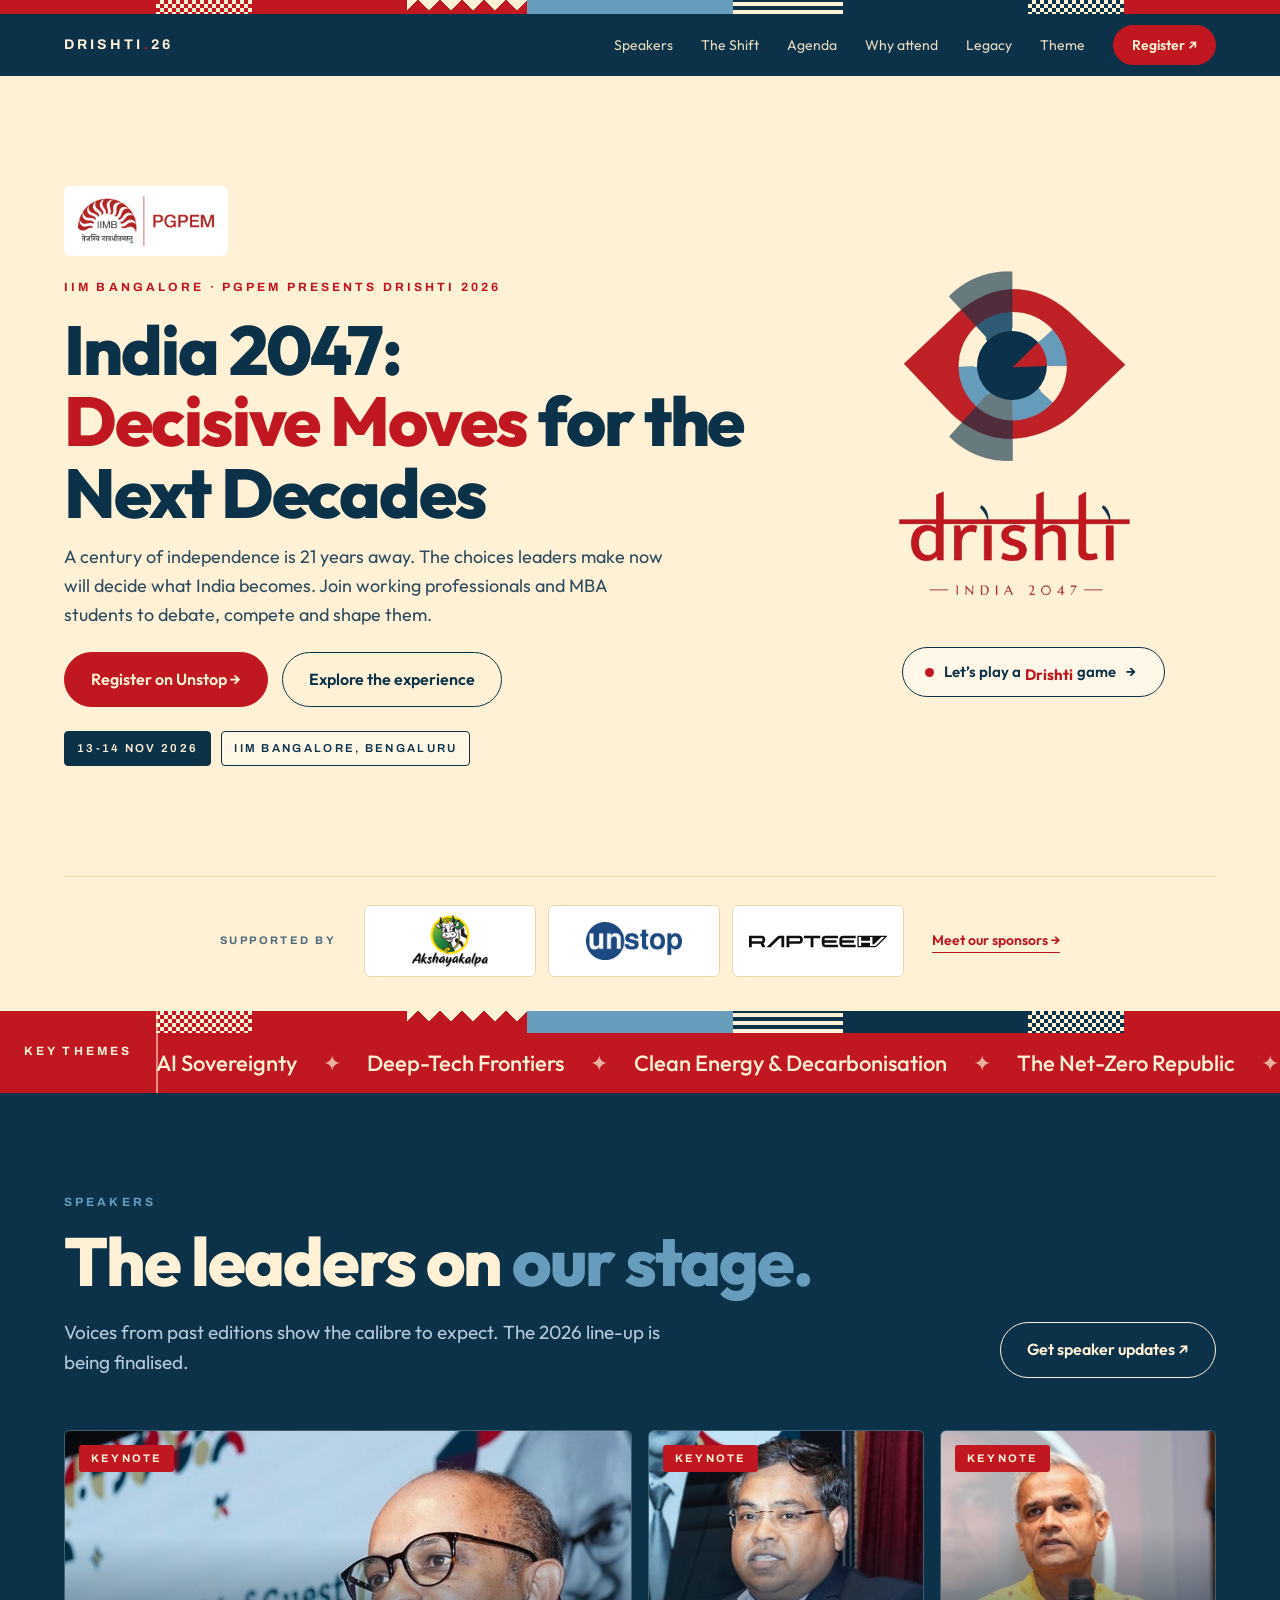
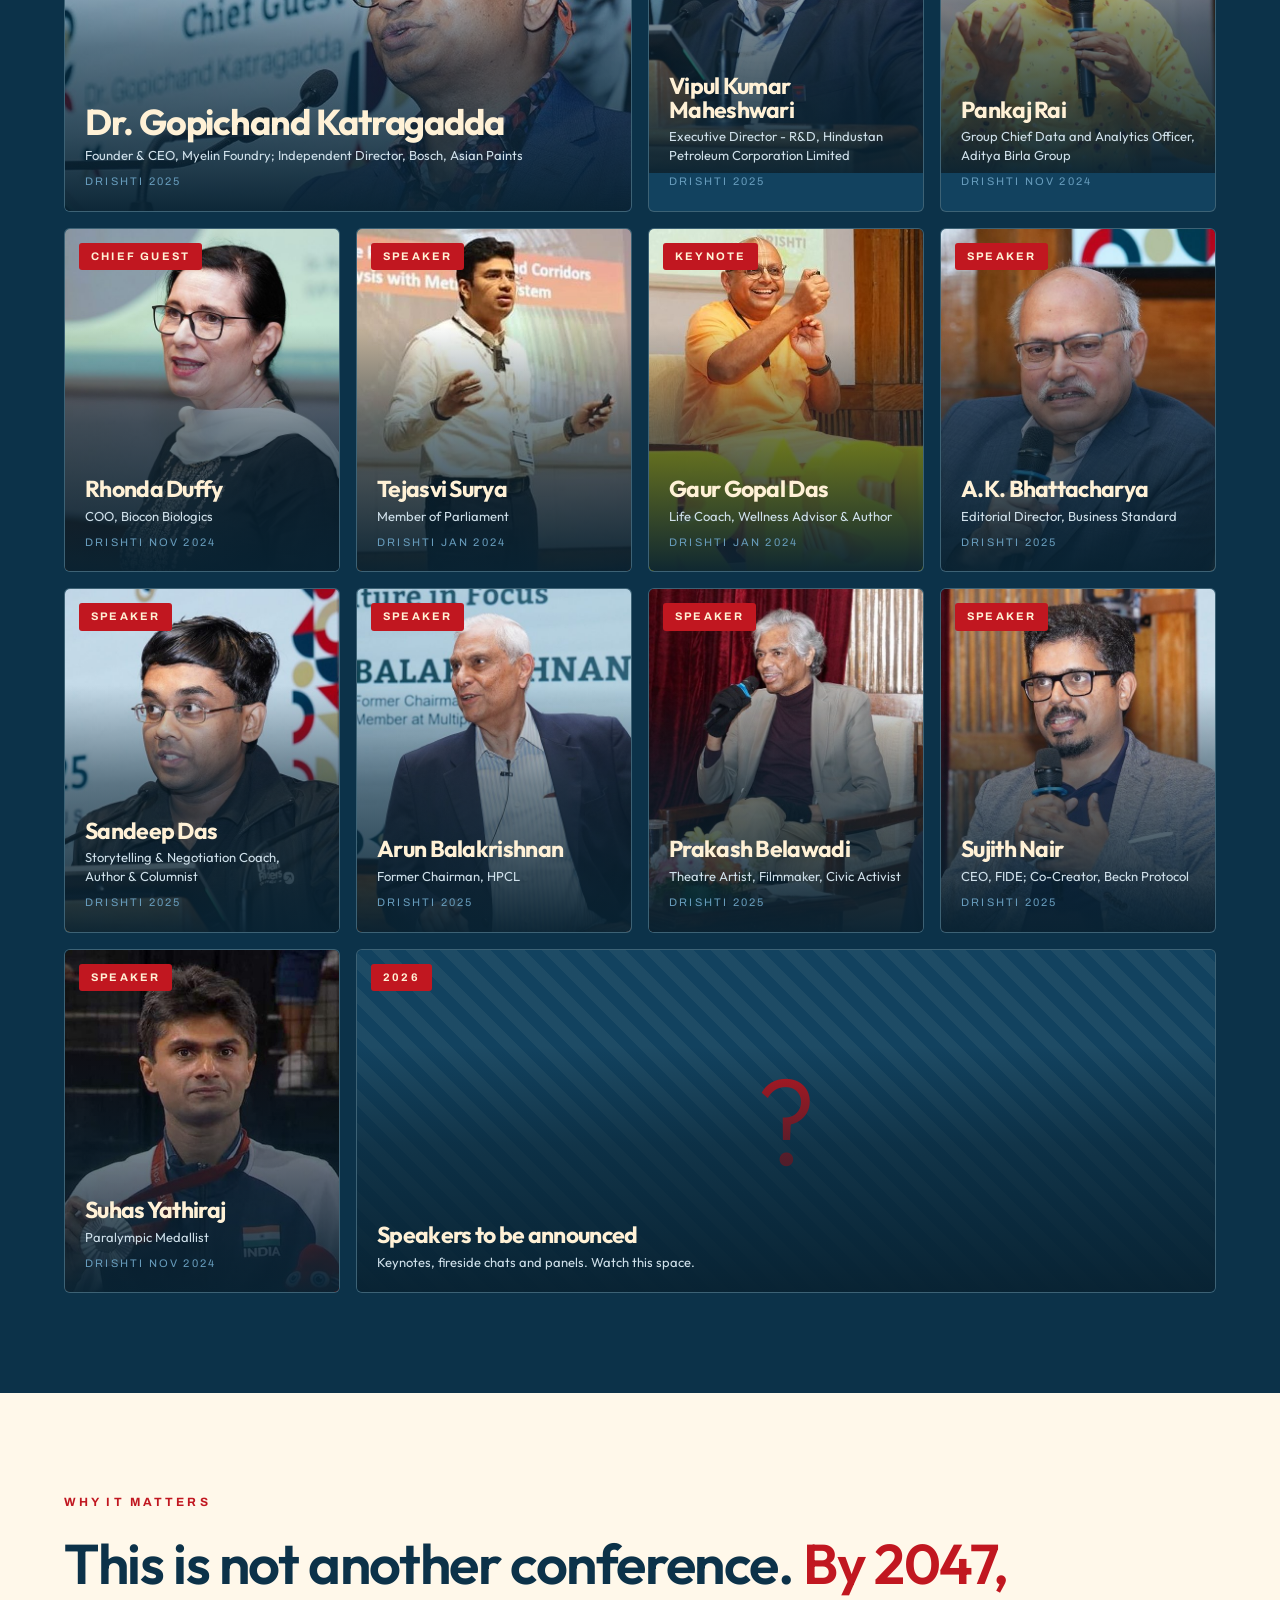
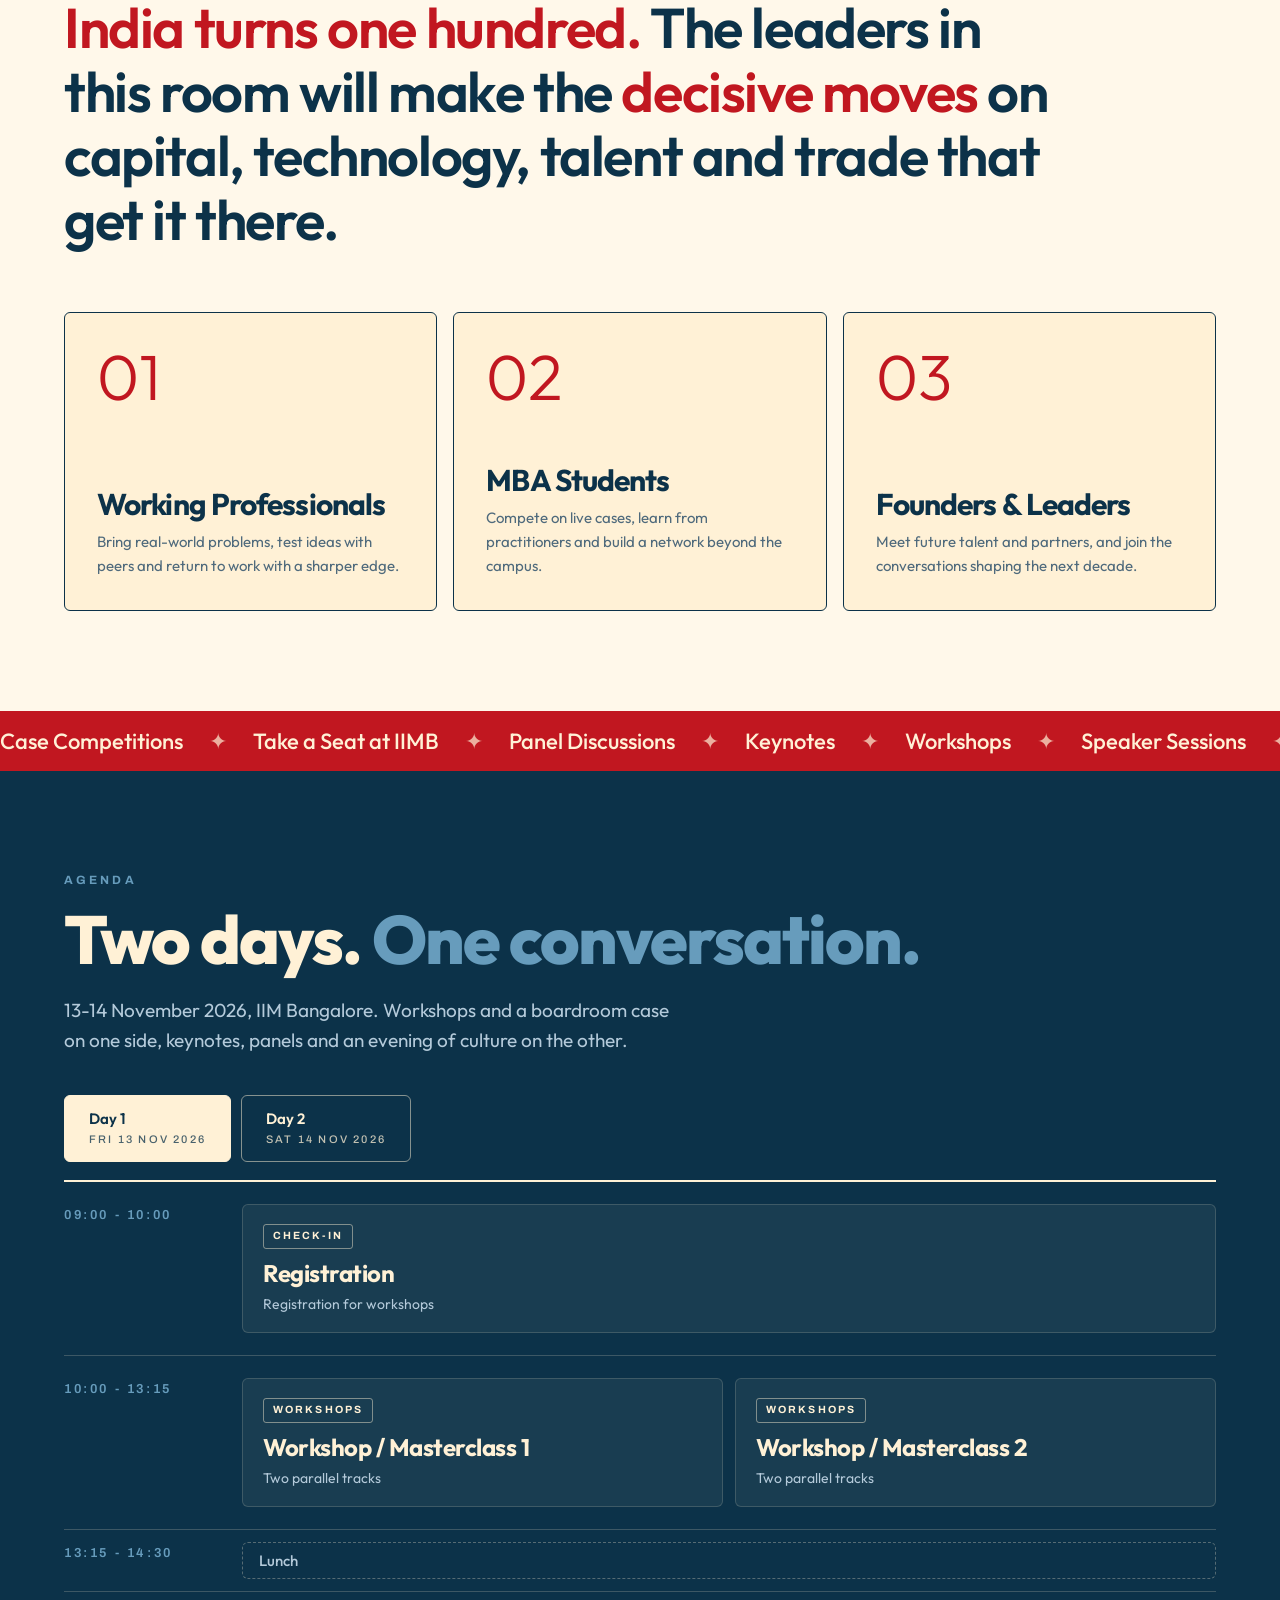
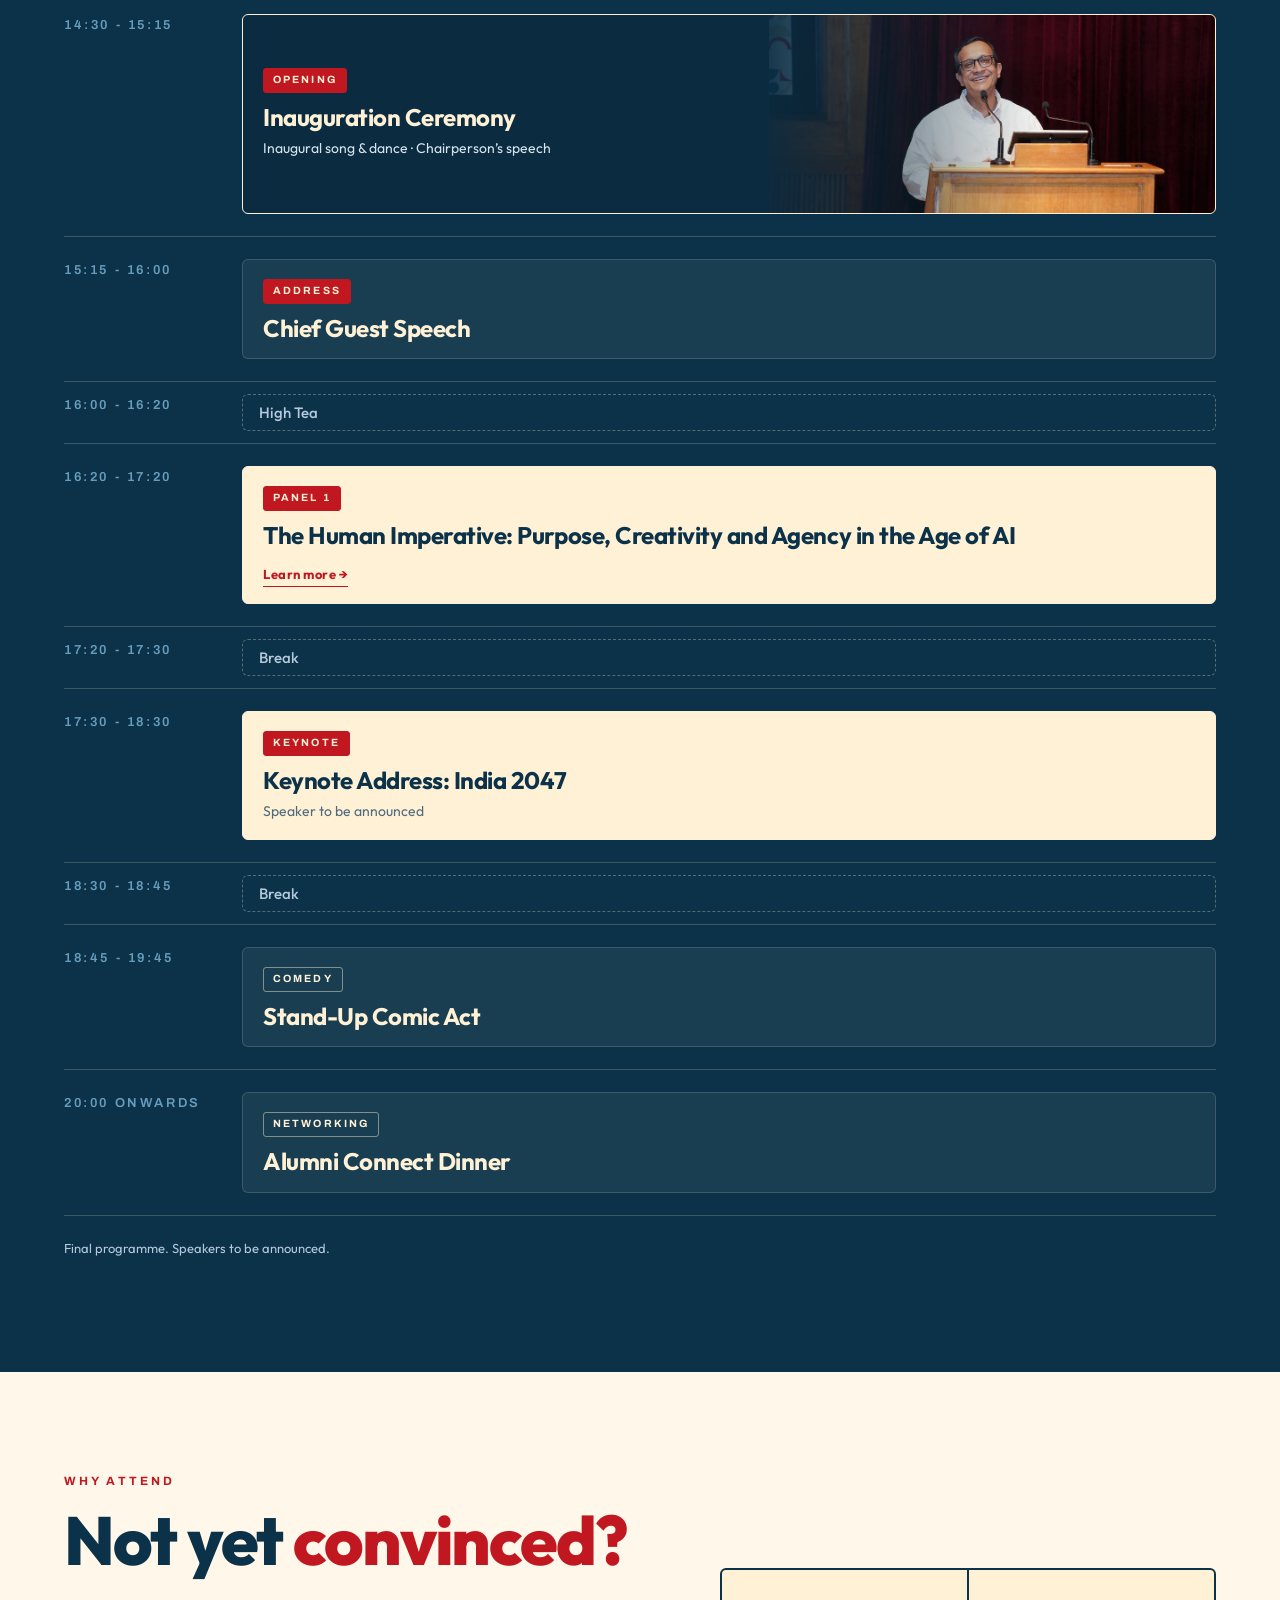
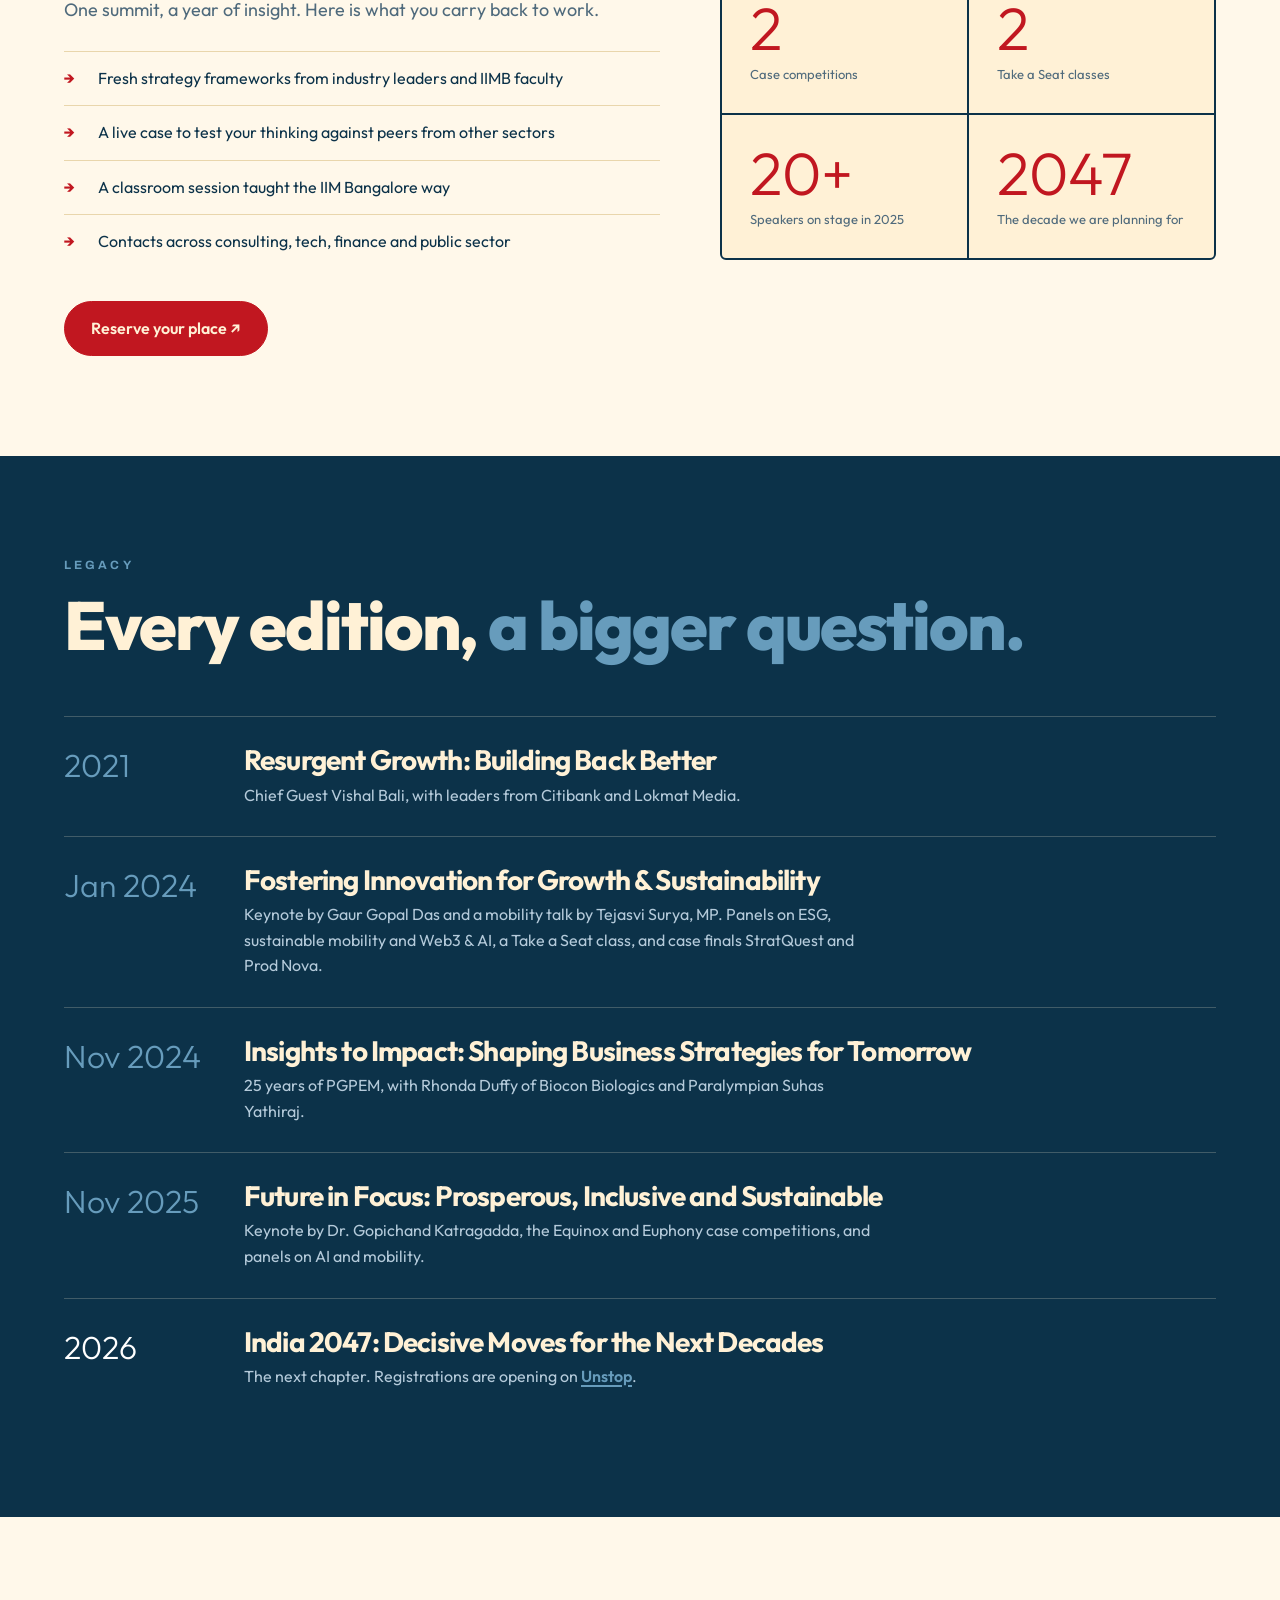
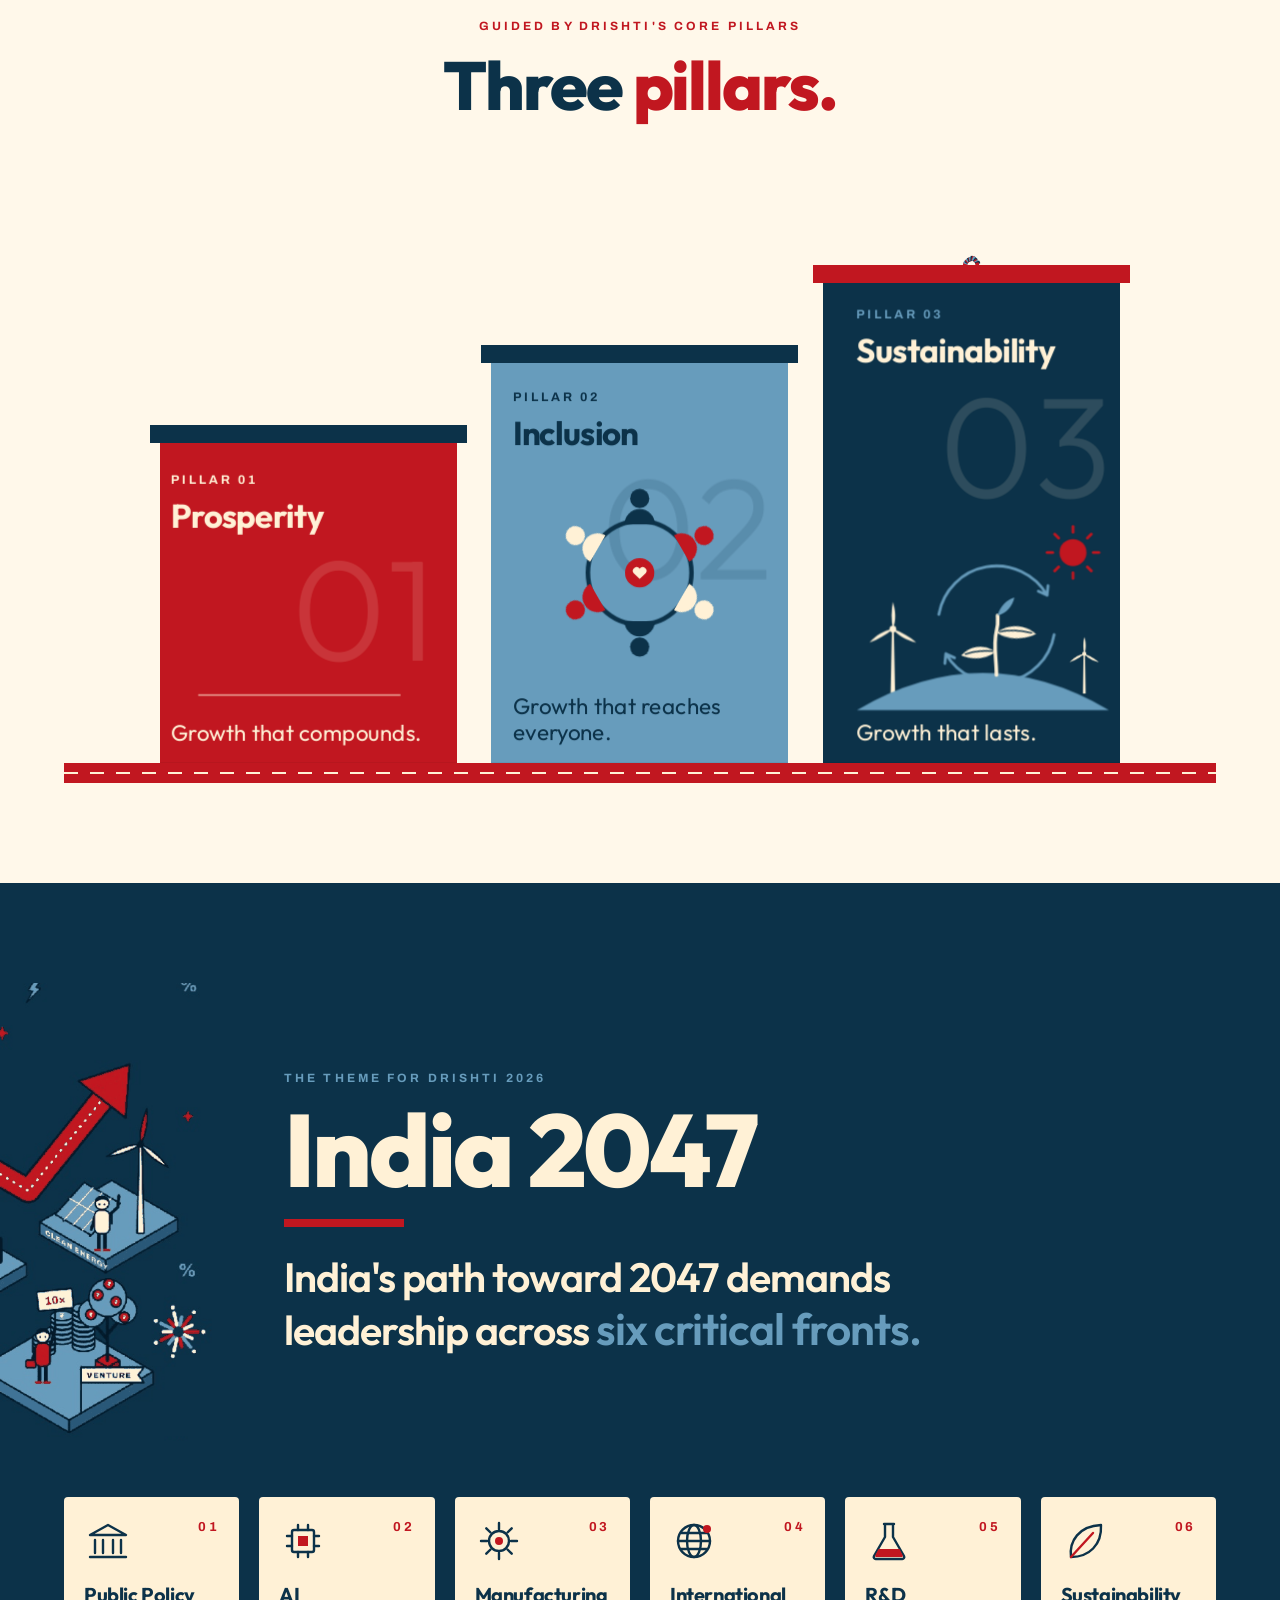
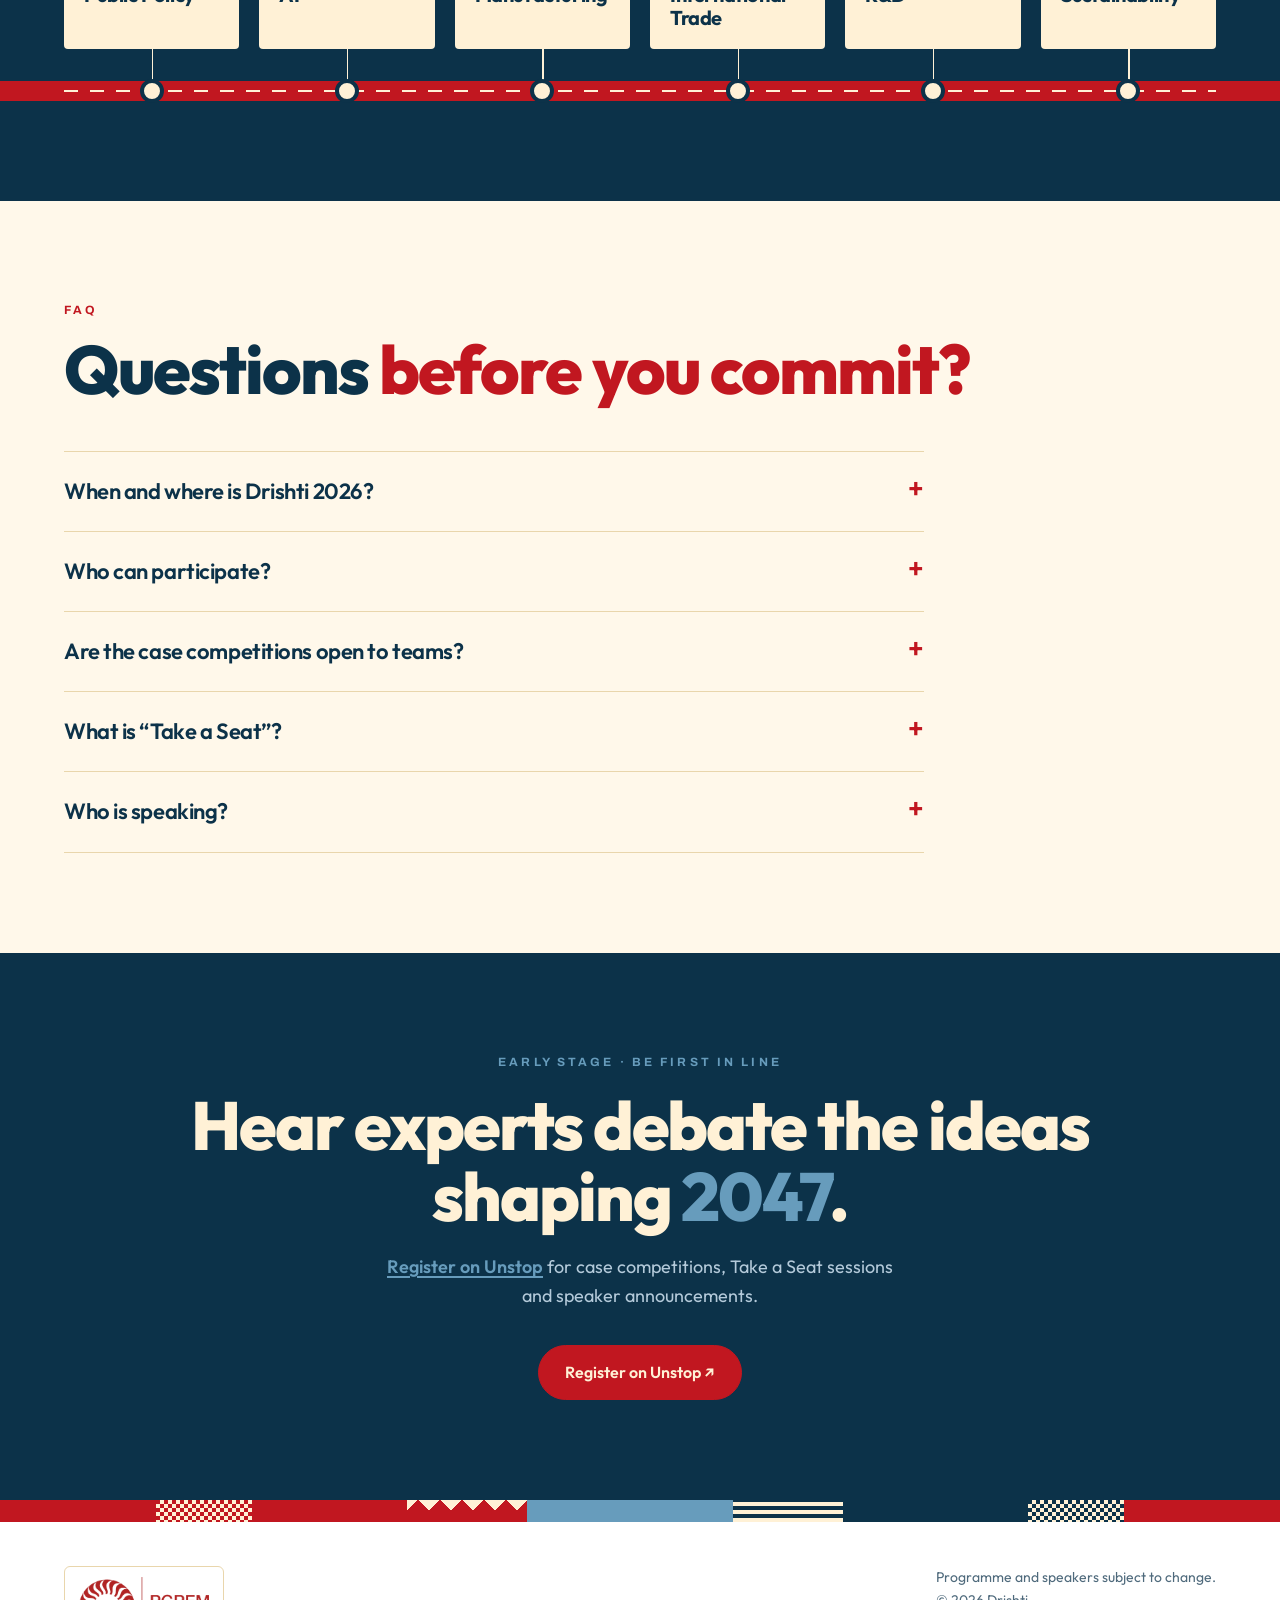
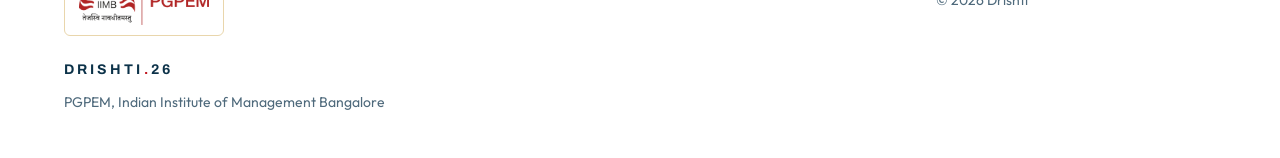
==== commit 2114894c: "Revert "Enlarge and embolden the Key themes label" This reverts commit 615dd4d.  Co-Authored-By: Cla" ====
--- a/drishti-2026/index.html
+++ b/drishti-2026/index.html
@@ -90,7 +90,7 @@
 @keyframes lgTag{from{clip-path:inset(86.5% 50% 7.4% 50%);opacity:0}}
 @media(prefers-reduced-motion:reduce){.lga,.lga *,.lga .lr:before,.lga .lr:after{animation:none!important;transition:none}}
 @media(max-width:860px){.hero .hw{grid-template-columns:1fr}.lgo{order:-1;width:auto;justify-self:start;align-items:flex-start;gap:16px}.lga{width:150px}.vg{font-size:14px;padding:10px 22px 10px 18px}}
-.kq{display:flex;align-items:stretch;background:var(--red);color:var(--cream);white-space:nowrap}.kq-l{flex:none;display:flex;align-items:center;background:var(--red);padding:0 24px;font-family:Archivo,system-ui,sans-serif;font-size:12px;letter-spacing:.26em;text-transform:uppercase;font-weight:700;position:relative;z-index:2}.kq-l:after{content:"";position:absolute;right:-2px;top:-22px;bottom:0;width:2px;background:rgba(255,241,214,.55)}.kq-t{display:block;flex:1;overflow:hidden;position:relative}.kq-t>span{display:inline-block;padding:16px 0;animation:m 46s linear infinite;font:500 22px Outfit,sans-serif}.kq-t i{color:var(--cream);opacity:.7;padding:0 26px;font-style:normal}@media(max-width:560px){.kq-l{padding:0 14px;font-size:10.5px;letter-spacing:.2em}.kq-t>span{font-size:19px;padding:14px 0}}
+.kq{display:flex;align-items:stretch;background:var(--red);color:var(--cream);white-space:nowrap}.kq-l{flex:none;display:flex;align-items:center;margin-top:-22px;background:var(--red);padding:0 24px;font-family:Archivo,system-ui,sans-serif;font-size:12px;letter-spacing:.26em;text-transform:uppercase;font-weight:700;position:relative;z-index:2}.kq-l:after{content:"";position:absolute;right:-2px;top:0;bottom:0;width:2px;background:rgba(255,241,214,.55)}.kq-t{display:block;flex:1;overflow:hidden;position:relative}.kq-t>span{display:inline-block;padding:16px 0;animation:m 46s linear infinite;font:500 22px Outfit,sans-serif}.kq-t i{color:var(--cream);opacity:.7;padding:0 26px;font-style:normal}@media(max-width:560px){.kq-l{padding:0 14px;font-size:10.5px;letter-spacing:.2em}.kq-t>span{font-size:19px;padding:14px 0}}
 .spb{background:var(--cream);padding:0 0 34px}.spn{border-top:1px solid var(--ln);padding-top:28px;display:flex;align-items:center;justify-content:center;flex-wrap:wrap;gap:16px 28px}.spn-h{font-family:Archivo,system-ui,sans-serif;font-size:11px;letter-spacing:.22em;text-transform:uppercase;font-weight:700;color:var(--mu)}.spl{display:flex;flex-wrap:wrap;justify-content:center;gap:12px;list-style:none;margin:0;padding:0}.spl a{display:flex;align-items:center;justify-content:center;width:172px;height:72px;padding:10px 16px;background:#fff;border:1px solid var(--ln);border-radius:6px;transition:.25s}.spl a:hover{transform:translateY(-2px);box-shadow:0 12px 24px -14px rgba(12,50,73,.45)}.spl img{display:block;width:auto;max-width:100%}.spl .ak{height:52px}.spl .un{height:38px}.spl .ra{height:13px}.spn-a{font-size:14px;font-weight:600;color:var(--red);border-bottom:1.5px solid currentColor}.spn-a:hover{color:var(--navy)}
 @media(max-width:700px){.spn{flex-direction:column}.spl a{width:148px;height:64px}.spl .ak{height:44px}.spl .un{height:32px}}
 .ilg{display:inline-block;background:#fff;padding:10px 14px;border-radius:6px;margin-bottom:16px}.ilg img{display:block;height:48px;width:auto}
@@ -175,7 +175,7 @@
 .fq{margin-top:46px;max-width:860px}details{border-top:1px solid var(--ln);padding:22px 0}details:last-child{border-bottom:1px solid var(--ln)}summary{cursor:pointer;font-size:22px;font-weight:600;letter-spacing:-.02em;list-style:none;display:flex;justify-content:space-between;gap:20px}summary::-webkit-details-marker{display:none}summary:after{content:"+";color:var(--red);font-size:28px;line-height:1}details[open] summary:after{content:"-"}details p{margin:14px 0 0;color:var(--mu);max-width:680px}
 .cta{text-align:center;background:var(--navy);color:var(--cream)}.cta .ey{justify-content:center}.cta h2{max-width:900px;margin:18px auto 22px}.cta p{margin:0 auto 34px;max-width:520px;color:#b4cada;font-size:18px}
 .cta .b{background:var(--red)}
-footer{background:#fff;color:var(--mu);padding:22px 0;font-size:14px}footer .ilg{border:1px solid var(--ln);margin:0;padding:6px 10px}footer .ilg img{display:block;height:40px;width:auto}footer .w{display:flex;justify-content:space-between;align-items:center;gap:16px 32px;flex-wrap:wrap}footer .fb{display:flex;align-items:center;gap:18px}footer .lg{color:var(--navy)}footer p{margin:4px 0 0;line-height:1.5}footer .fn{margin:0;text-align:right}@media(max-width:640px){footer .fn{text-align:left}}
+footer{background:#fff;color:var(--mu);padding:44px 0;font-size:14px}footer .ilg{border:1px solid var(--ln)}footer .w{display:flex;justify-content:space-between;gap:30px;flex-wrap:wrap}footer .lg{color:var(--navy)}
 .rv{opacity:0;transform:translateY(34px);transition:opacity .9s,transform .9s cubic-bezier(.2,.7,.2,1)}.rv.in{opacity:1;transform:none}
 @media(prefers-reduced-motion:reduce){.rv{opacity:1;transform:none;transition:none}.mq div,.kq-t>span{animation:none}}
 
@@ -213,7 +213,6 @@
 .ag .nt{color:#b4cada}
 .ul{text-decoration:underline;text-underline-offset:3px;text-decoration-thickness:1.5px;font-weight:600;color:var(--red);transition:.2s}.ul:hover{color:var(--red2)}.d .ul,.cta .ul{color:var(--sky)}.d .ul:hover,.cta .ul:hover{color:#fff}
 .ag .more{display:inline-block;margin-top:14px;font-size:13px;font-weight:700;letter-spacing:.04em;color:var(--sky);border-bottom:1.5px solid currentColor;padding-bottom:1px;transition:.2s}.ag .more:hover{letter-spacing:.07em}
-.ag .vn{display:block;width:fit-content;margin-top:10px;font-family:Archivo,system-ui,sans-serif;font-size:11px;letter-spacing:.2em;text-transform:uppercase;font-weight:700;color:var(--sky)}.ag .vn:hover{color:#fff}.ag .ev.hl .vn{color:var(--red)}.ag .ev.hl .vn:hover{color:var(--navy)}.ag .ev.hl .c.pic .vn{color:var(--sky)}.ag .ev.hl .c.pic .vn:hover{color:#fff}
 .ag .ev.hl .c .more{color:var(--red)}
 .mo{margin-top:56px}.mo h3{font:600 clamp(24px,3vw,34px)/1.15 Outfit,sans-serif;color:var(--sky)}.mo .lead2{margin:10px 0 0;color:#b4cada;max-width:620px}
 .mo .g3{display:grid;gap:14px;margin-top:24px;grid-template-columns:repeat(auto-fit,minmax(260px,1fr))}
@@ -226,7 +225,7 @@
 .tx p:empty{display:none}
 @media(min-width:1000px){.sg .tba{grid-column:span 3}.sg .tba .ph{aspect-ratio:auto;min-height:0;height:100%}}
 @media(max-width:640px){.ag .ev.hl .c.pic{background-size:auto 130%;background-image:linear-gradient(90deg,#0b2b40 0%,rgba(11,43,64,.88) 45%,rgba(11,43,64,.35) 100%),url([data-uri])}}</style></head><body>
-<nav><div class="fs th"></div><div class="w"><a class="lg" href="#top">DRISHTI<i>.</i>26</a><div class="nl"><a href="#speakers">Speakers</a><a href="#shift">The Shift</a><a href="#agenda">Agenda</a><a href="#attend">Why attend</a><a href="#legacy">Legacy</a><a href="#theme">Theme</a><a href="navigate.html">Venue map</a><a class="b sm" data-reg href="#" target="_blank" rel="noopener">Register ↗</a></div></div></nav>
+<nav><div class="fs th"></div><div class="w"><a class="lg" href="#top">DRISHTI<i>.</i>26</a><div class="nl"><a href="#speakers">Speakers</a><a href="#shift">The Shift</a><a href="#agenda">Agenda</a><a href="#attend">Why attend</a><a href="#legacy">Legacy</a><a href="#theme">Theme</a><a class="b sm" data-reg href="#" target="_blank" rel="noopener">Register ↗</a></div></div></nav>
 
 <header class="hero" id="top"><div class="w hw"><div>
 <img class="hlg" src="../images/iimb-pgpem.png" alt="IIM Bangalore · PGPEM" width="174" height="64">
@@ -285,7 +284,7 @@
 
 <section class="cta"><div class="w"><div class="ey">Early stage · Be first in line</div><h2>Hear experts debate the ideas shaping <em class="s">2047</em>.</h2><p><a class="ul" data-reg href="#" target="_blank" rel="noopener">Register on Unstop</a> for case competitions, Take a Seat sessions and speaker announcements.</p><a class="b" data-reg href="#" target="_blank" rel="noopener">Register on Unstop ↗</a></div></section>
 <div class="fs"></div>
-<footer><div class="w"><div class="fb"><div class="ilg"><img src="../images/iimb-pgpem.png" alt="IIM Bangalore · PGPEM" width="130" height="48"></div><div><div class="lg">DRISHTI<i>.</i>26</div><p>PGPEM, Indian Institute of Management Bangalore</p></div></div><p class="fn">Programme and speakers subject to change.<br>© 2026 Drishti</p></div></footer>
+<footer><div class="w"><div><div class="ilg"><img src="../images/iimb-pgpem.png" alt="IIM Bangalore · PGPEM" width="130" height="48"></div><div class="lg">DRISHTI<i>.</i>26</div><p style="margin:10px 0 0">PGPEM, Indian Institute of Management Bangalore</p></div><div>Programme and speakers subject to change.<br>© 2026 Drishti</div></div></footer>
 
 <script>
 document.querySelectorAll('.fs').forEach(function(f){f.innerHTML='<i class="a"></i><i class="b1"></i><i class="a"></i><i class="z"></i><i class="sk"></i><i class="st2"></i><i class="nv"></i><i class="b2"></i><i class="a"></i>'});
@@ -336,10 +335,8 @@
 ["17:30 - 18:30",[["Net-Zero Republic: India’s Blueprint for Sustainable Prosperity","","Panel 2","panel-net-zero-republic.html"]],"hl"],
 ["18:30 - 19:00",[["Prizes & Valedictory","","Closing"]]],
 ["19:45 - 22:30",[["Pro Night","A live musical close to the fest","Grand Finale"]],"hl"]]}];
-var VN={"Registration":["rec","Reception"],"Workshop / Masterclass 1":["kcl","K Cluster"],"Workshop / Masterclass 2":["kcl","K Cluster"],"Take a Seat @ IIMB · 1":["kcl","K Cluster"],"Take a Seat @ IIMB · 2":["kcl","K Cluster"],"Boardroom Brawlz":["mdch","MDC Conference Hall"],"Stand-Up Comic Act":["oat","Open Air Theatre"],"Pro Night":["oat","Open Air Theatre"],"Alumni Connect Dinner":["food","Food Court"]};
-["Inauguration Ceremony","Chief Guest Speech","The Human Imperative: Purpose, Creativity and Agency in the Age of AI","Keynote Address: India 2047","Power Play 2047: Decarbonising Without Slowing Down","AI Sovereignty: Can India Own Its AI Future?","Net-Zero Republic: India’s Blueprint for Sustainable Prosperity","Prizes & Valedictory"].forEach(function(t){VN[t]=["aud","Auditorium"]});
 function kc(k){return /Case|Panel|Speaker|Keynote|Opening|Closing|Address|Finale/.test(k)?"r":""}
-function drawAg(i){var d=AG[i],h="";d.ev.forEach(function(e){h+='<div class="ev '+(e[2]||"")+'"><div class="t">'+e[0]+'</div><div class="it">';e[1].forEach(function(c){h+='<div class="c">'+(c[2]?'<span class="k '+kc(c[2])+'">'+c[2]+'</span>':'')+'<h3>'+c[0]+'</h3>'+(c[1]?'<p>'+c[1]+'</p>':'')+(VN[c[0]]?'<a class="vn" href="navigate.html?to='+VN[c[0]][0]+'">'+VN[c[0]][1]+' · Directions →</a>':'')+(c[3]?'<a class="more" href="'+c[3]+'">Learn more →</a>':'')+'</div>'});h+='</div></div>'});
+function drawAg(i){var d=AG[i],h="";d.ev.forEach(function(e){h+='<div class="ev '+(e[2]||"")+'"><div class="t">'+e[0]+'</div><div class="it">';e[1].forEach(function(c){h+='<div class="c">'+(c[2]?'<span class="k '+kc(c[2])+'">'+c[2]+'</span>':'')+'<h3>'+c[0]+'</h3>'+(c[1]?'<p>'+c[1]+'</p>':'')+(c[3]?'<a class="more" href="'+c[3]+'">Learn more →</a>':'')+'</div>'});h+='</div></div>'});
 document.getElementById("ag").innerHTML=h;document.querySelectorAll("#ag .c").forEach(function(c){var t=c.querySelector("h3");if(t&&t.textContent=="Inauguration Ceremony")c.classList.add("pic")});document.querySelectorAll("#tabs button").forEach(function(b,j){b.setAttribute("aria-selected",j==i)})}
 var th="";AG.forEach(function(d,i){th+='<button role="tab" data-i="'+i+'">'+d.d+'<small>'+d.dt+' 2026</small></button>'});
 document.getElementById("tabs").innerHTML=th;document.querySelectorAll("#tabs button").forEach(function(b){b.onclick=function(){drawAg(+b.dataset.i)}});drawAg(0);
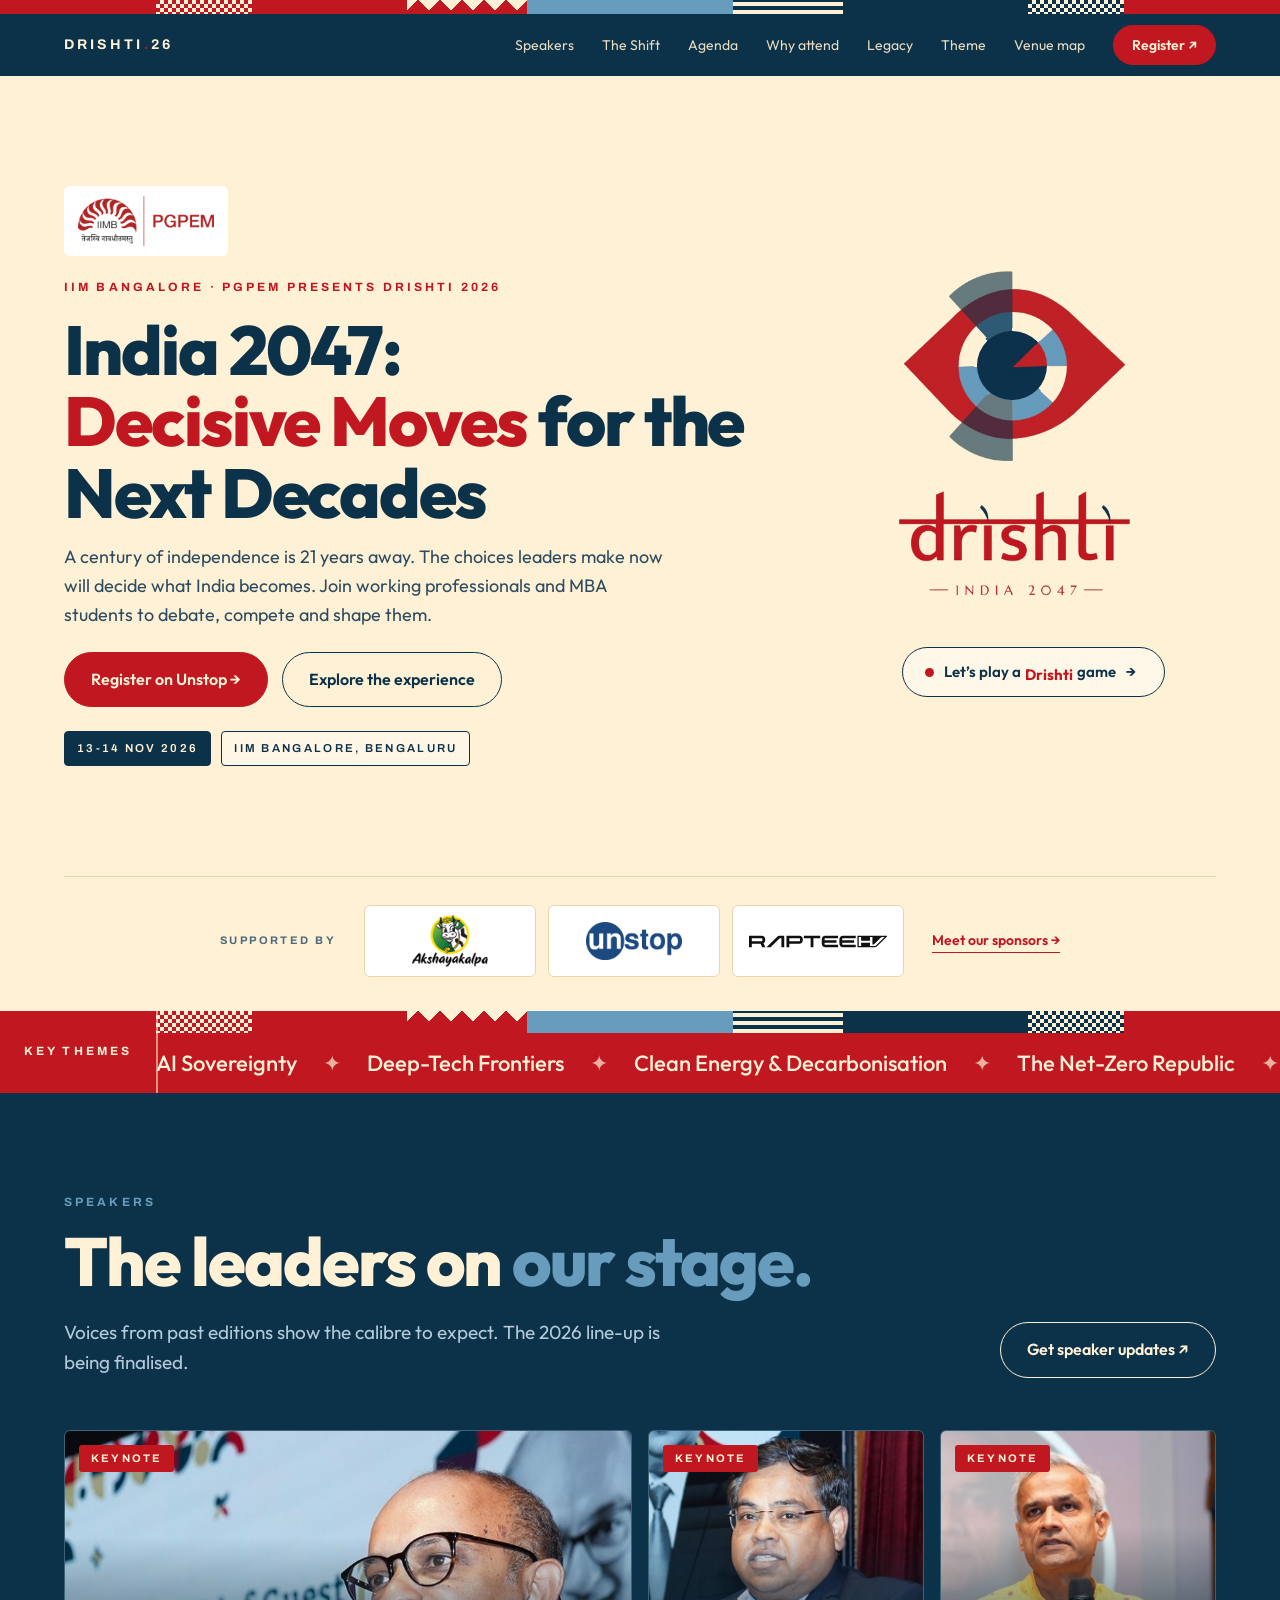
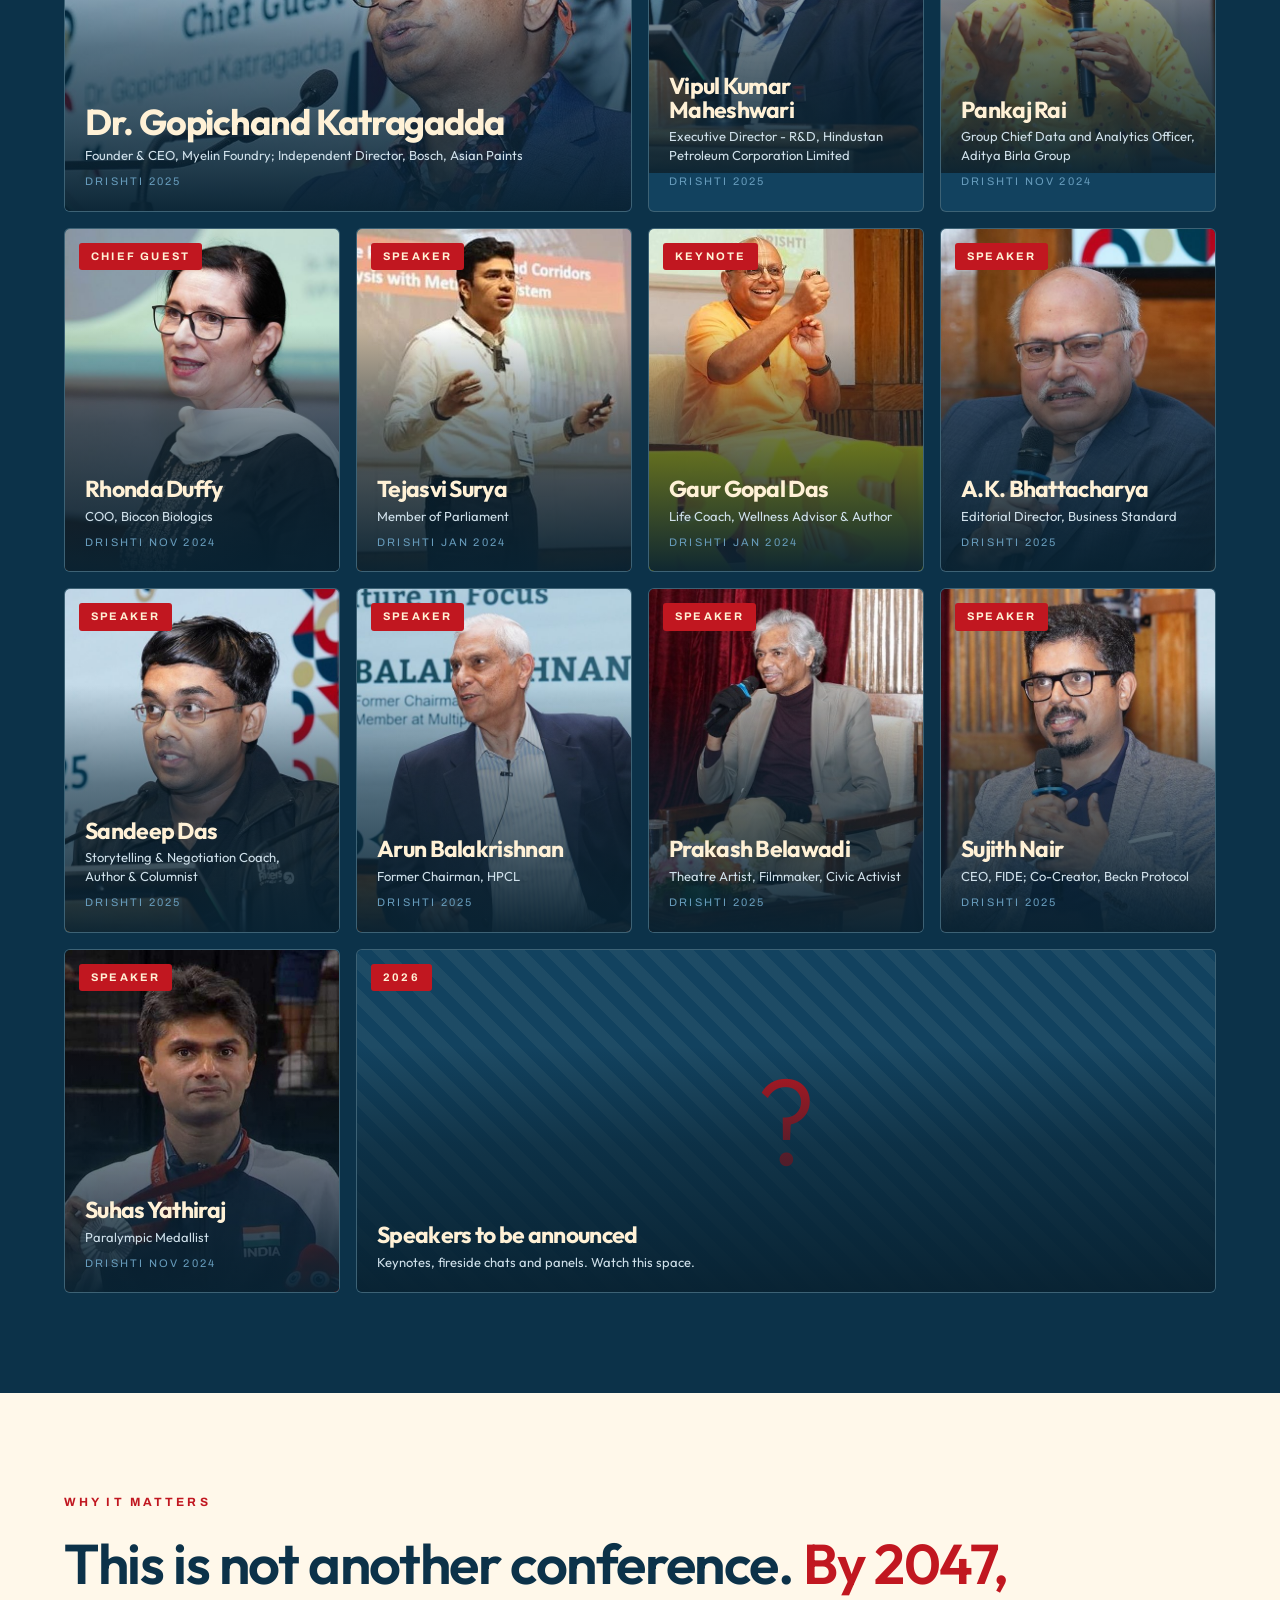
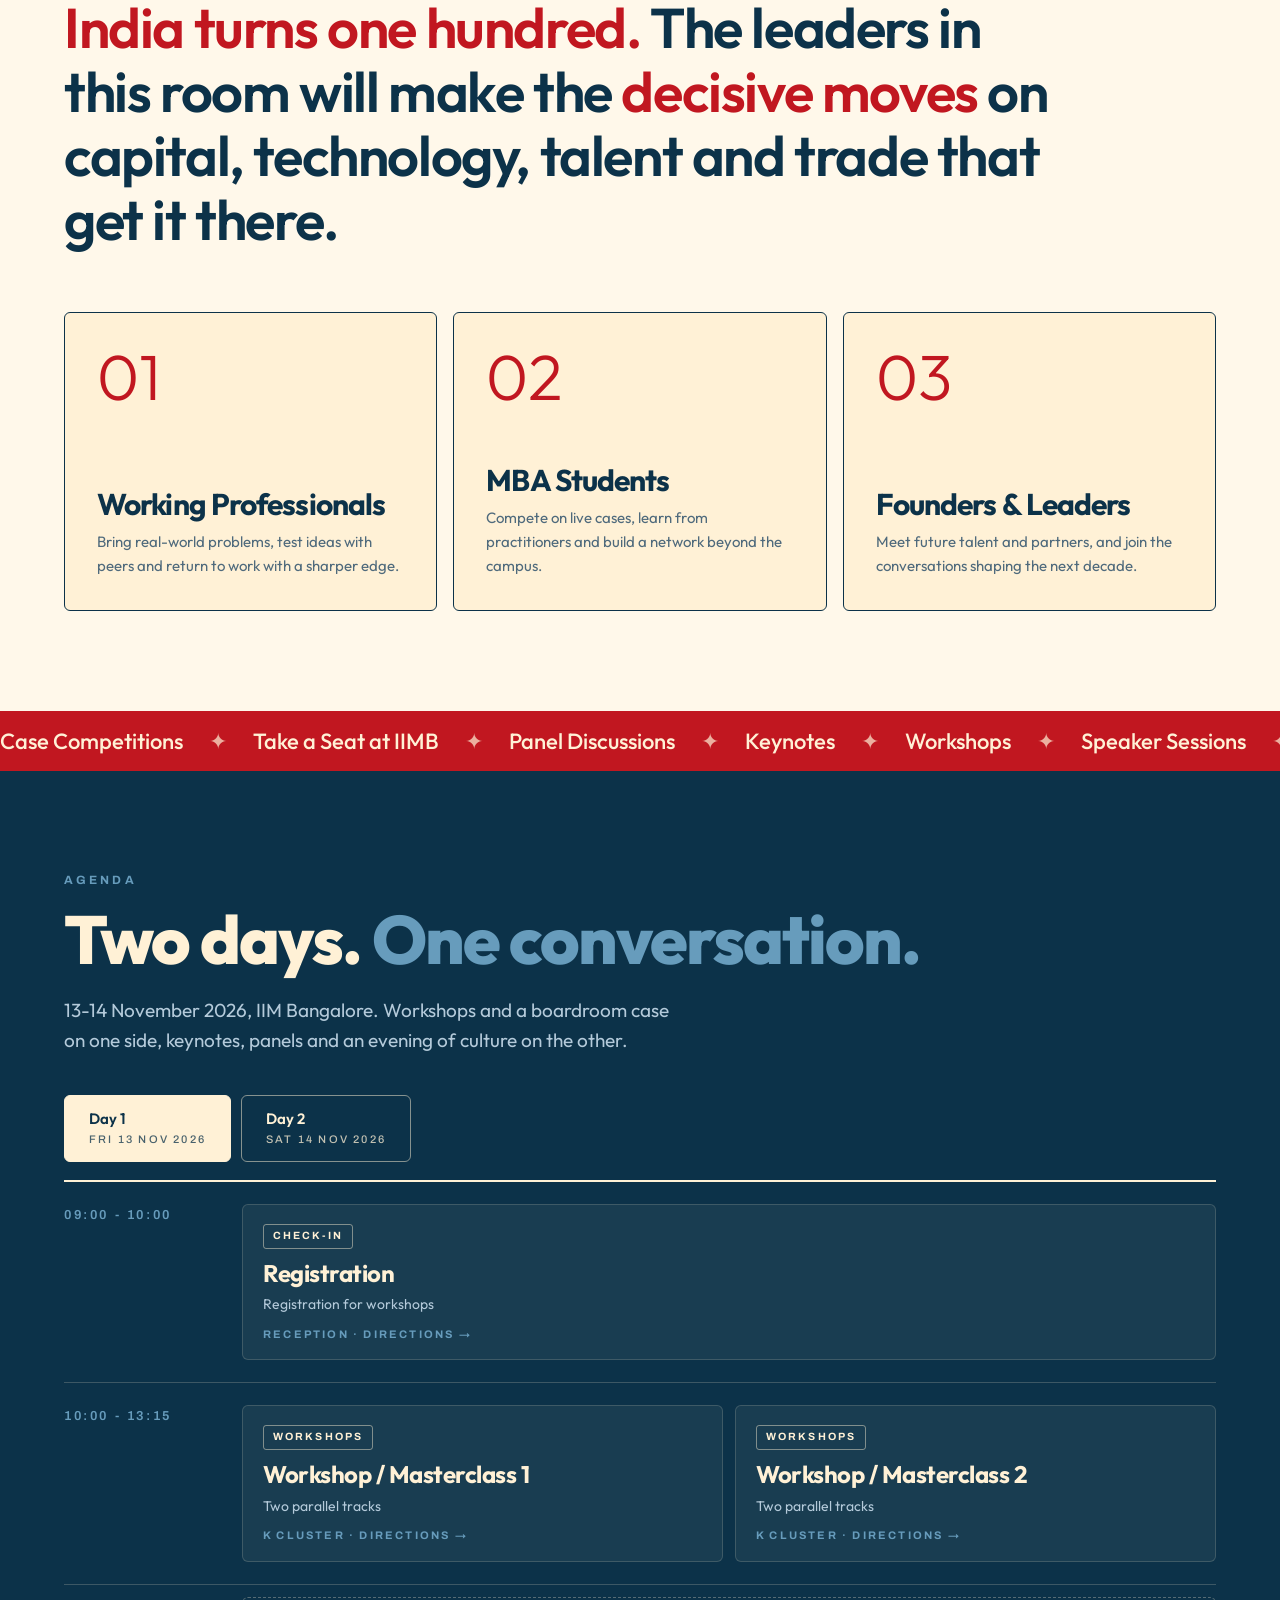
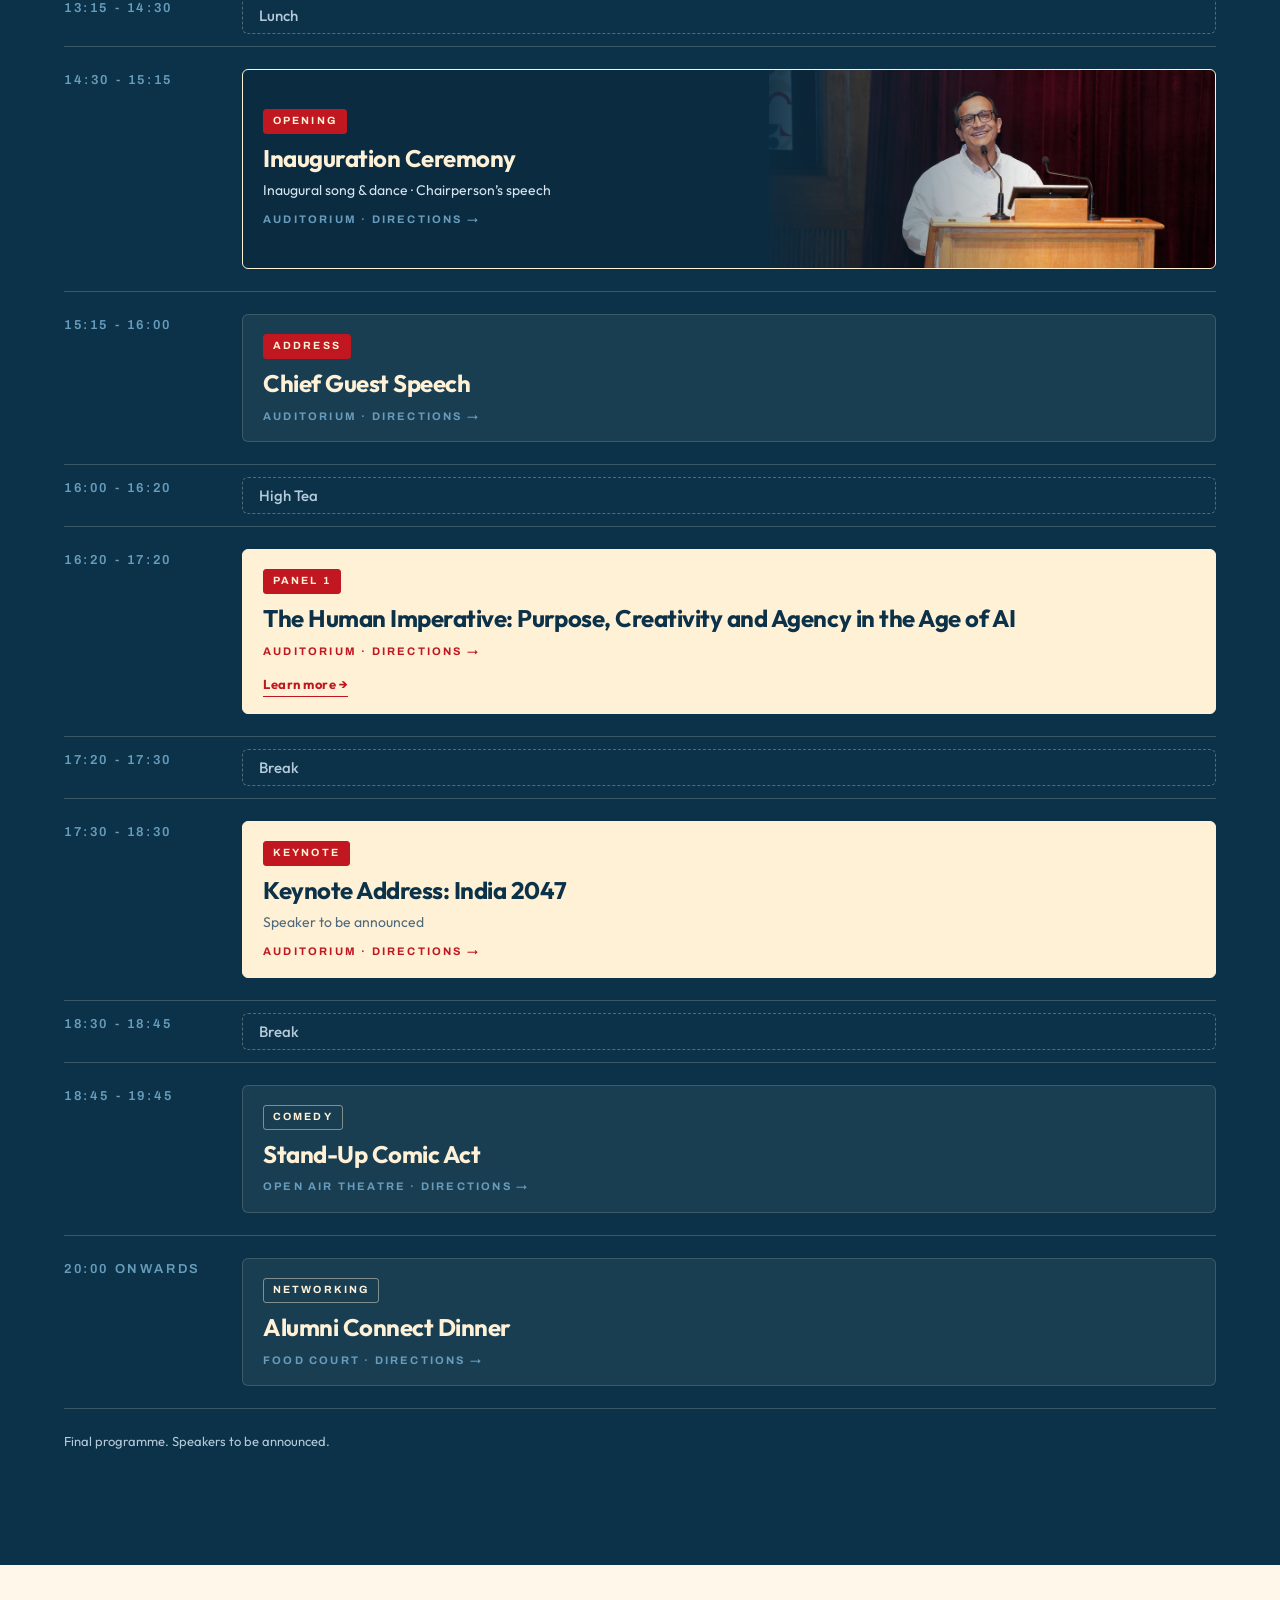
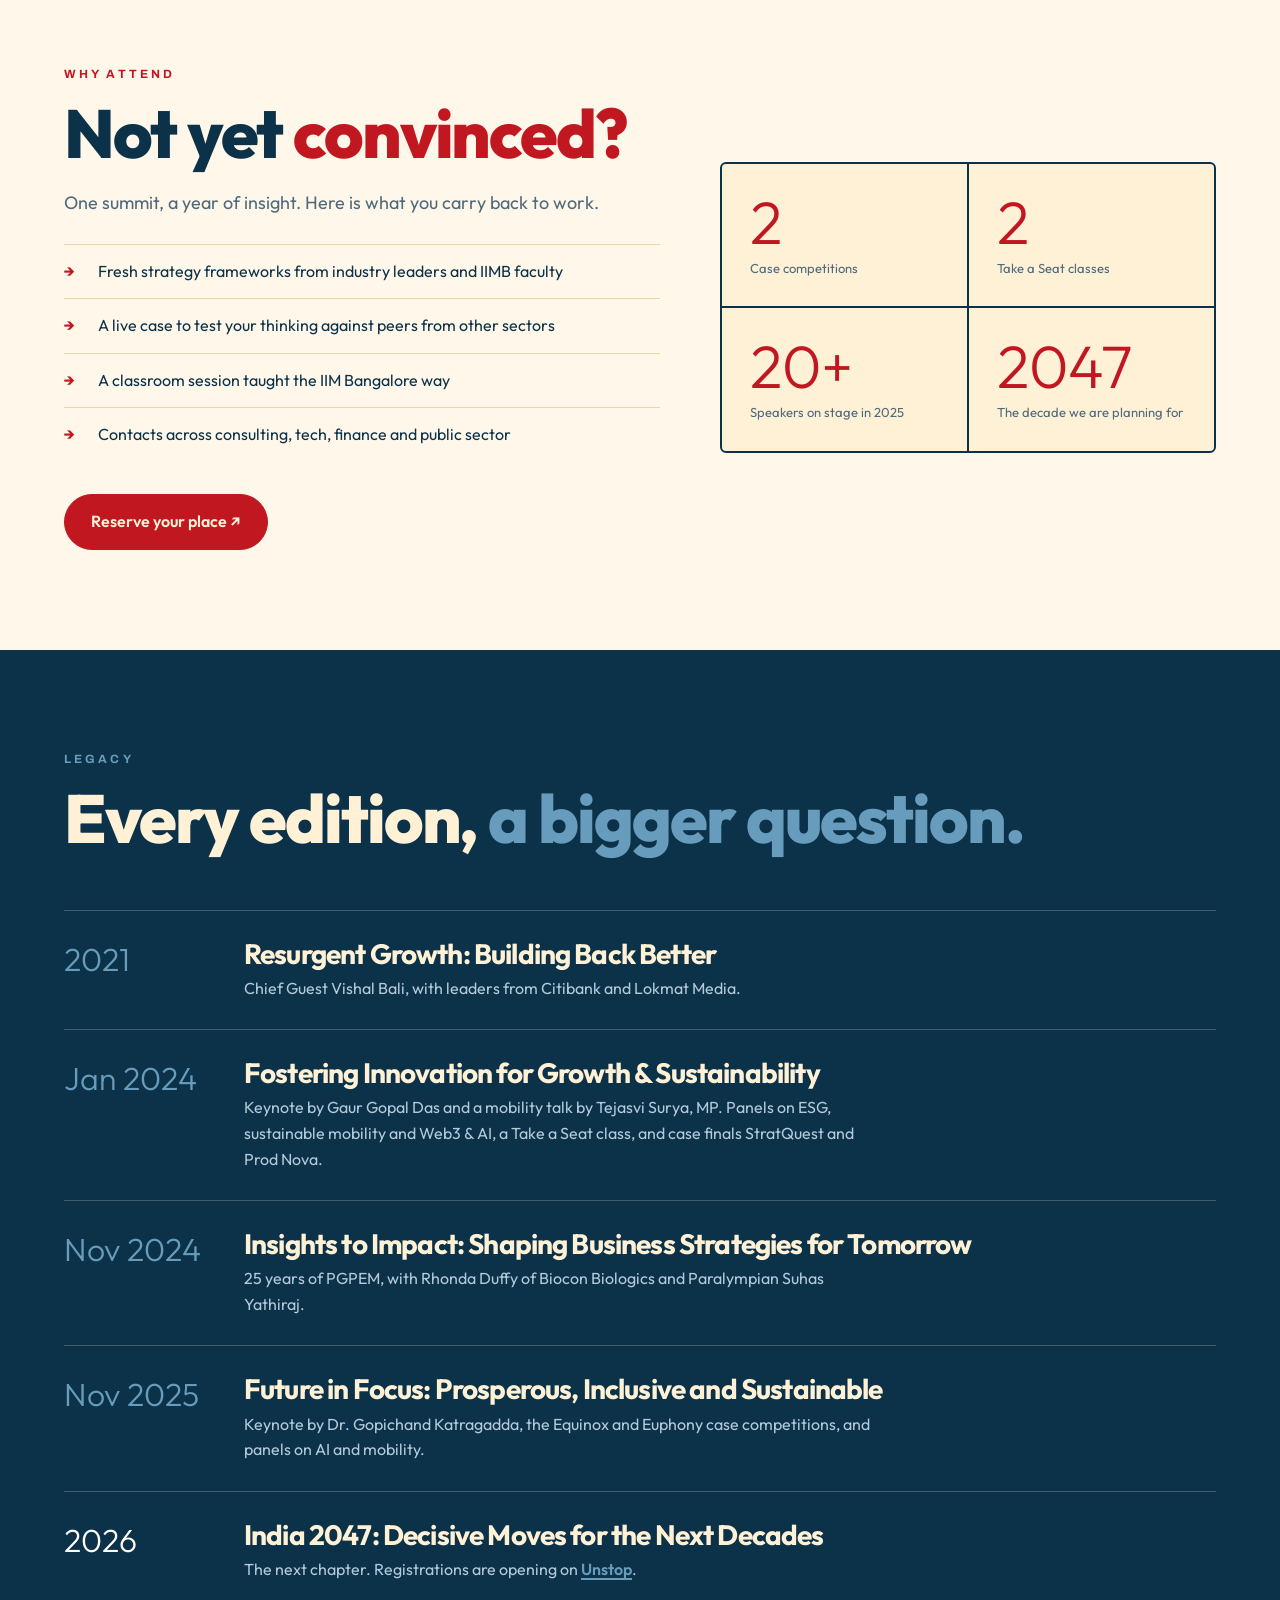
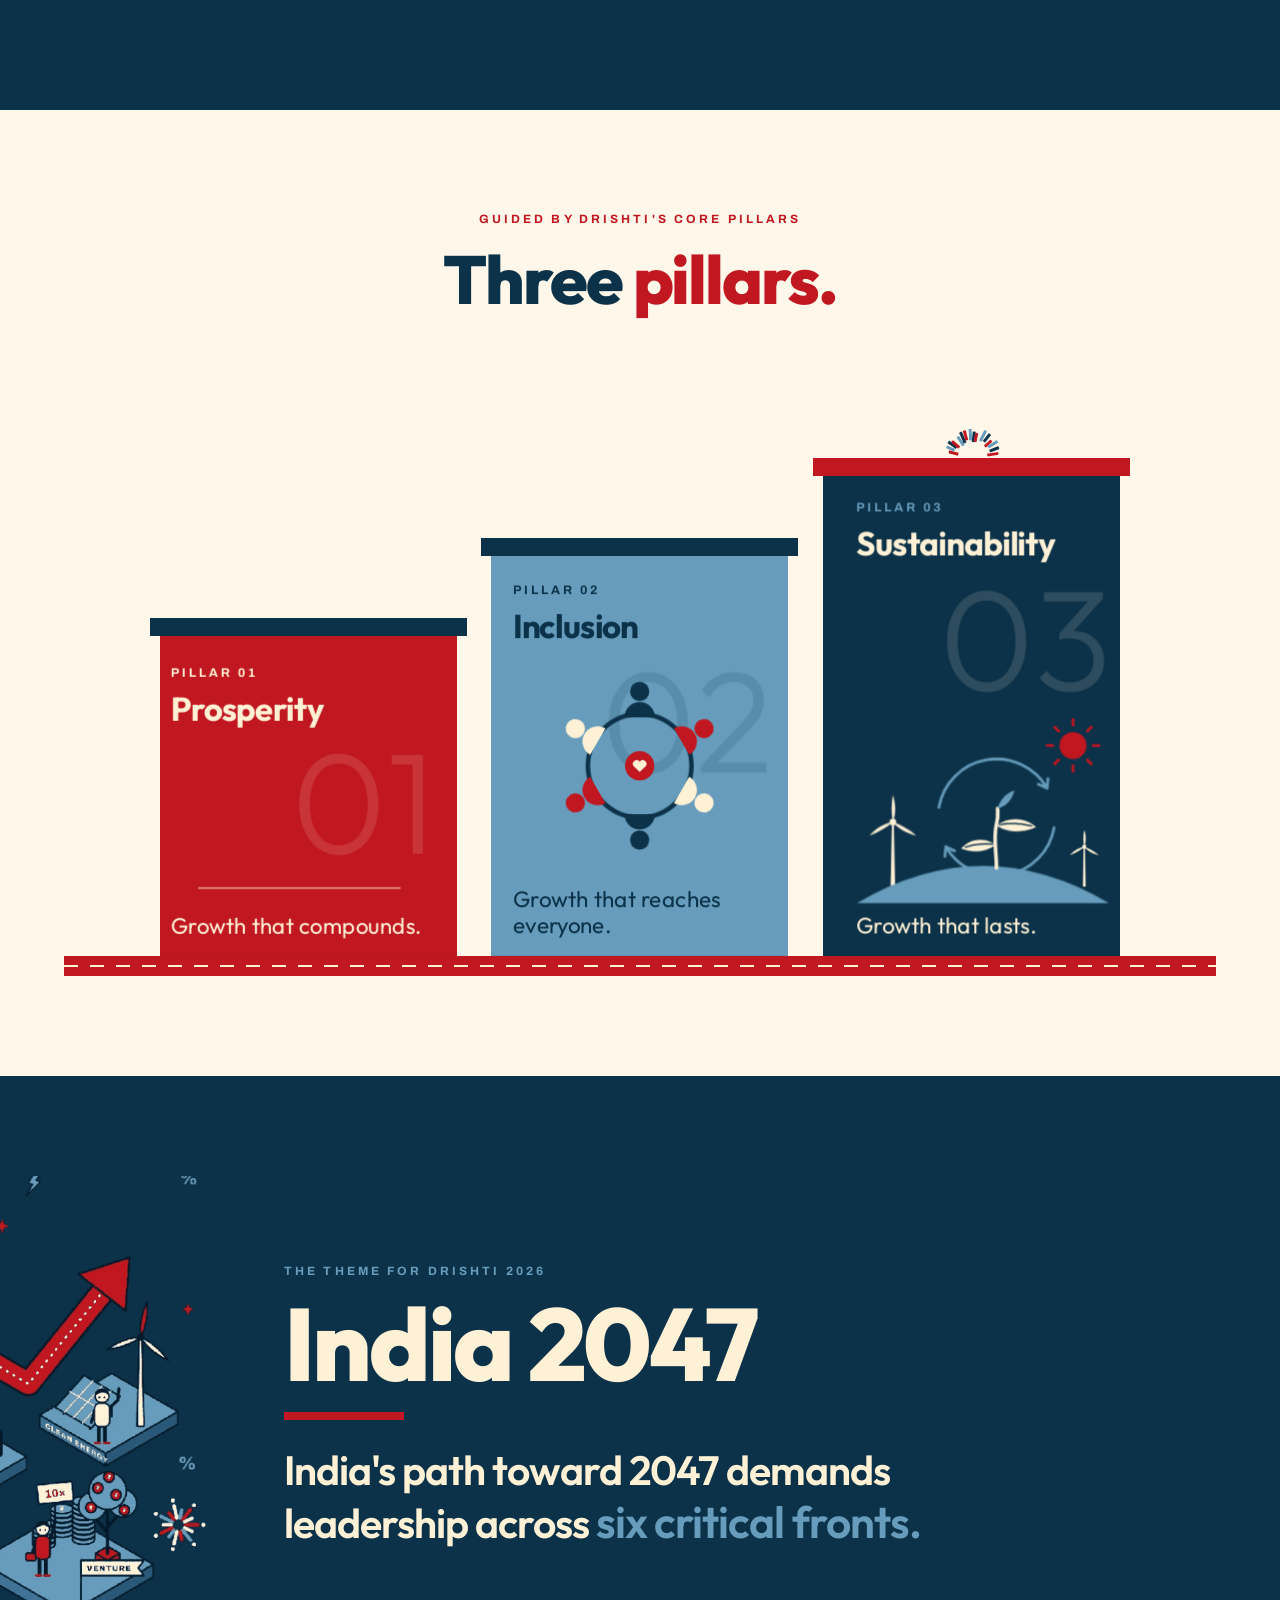
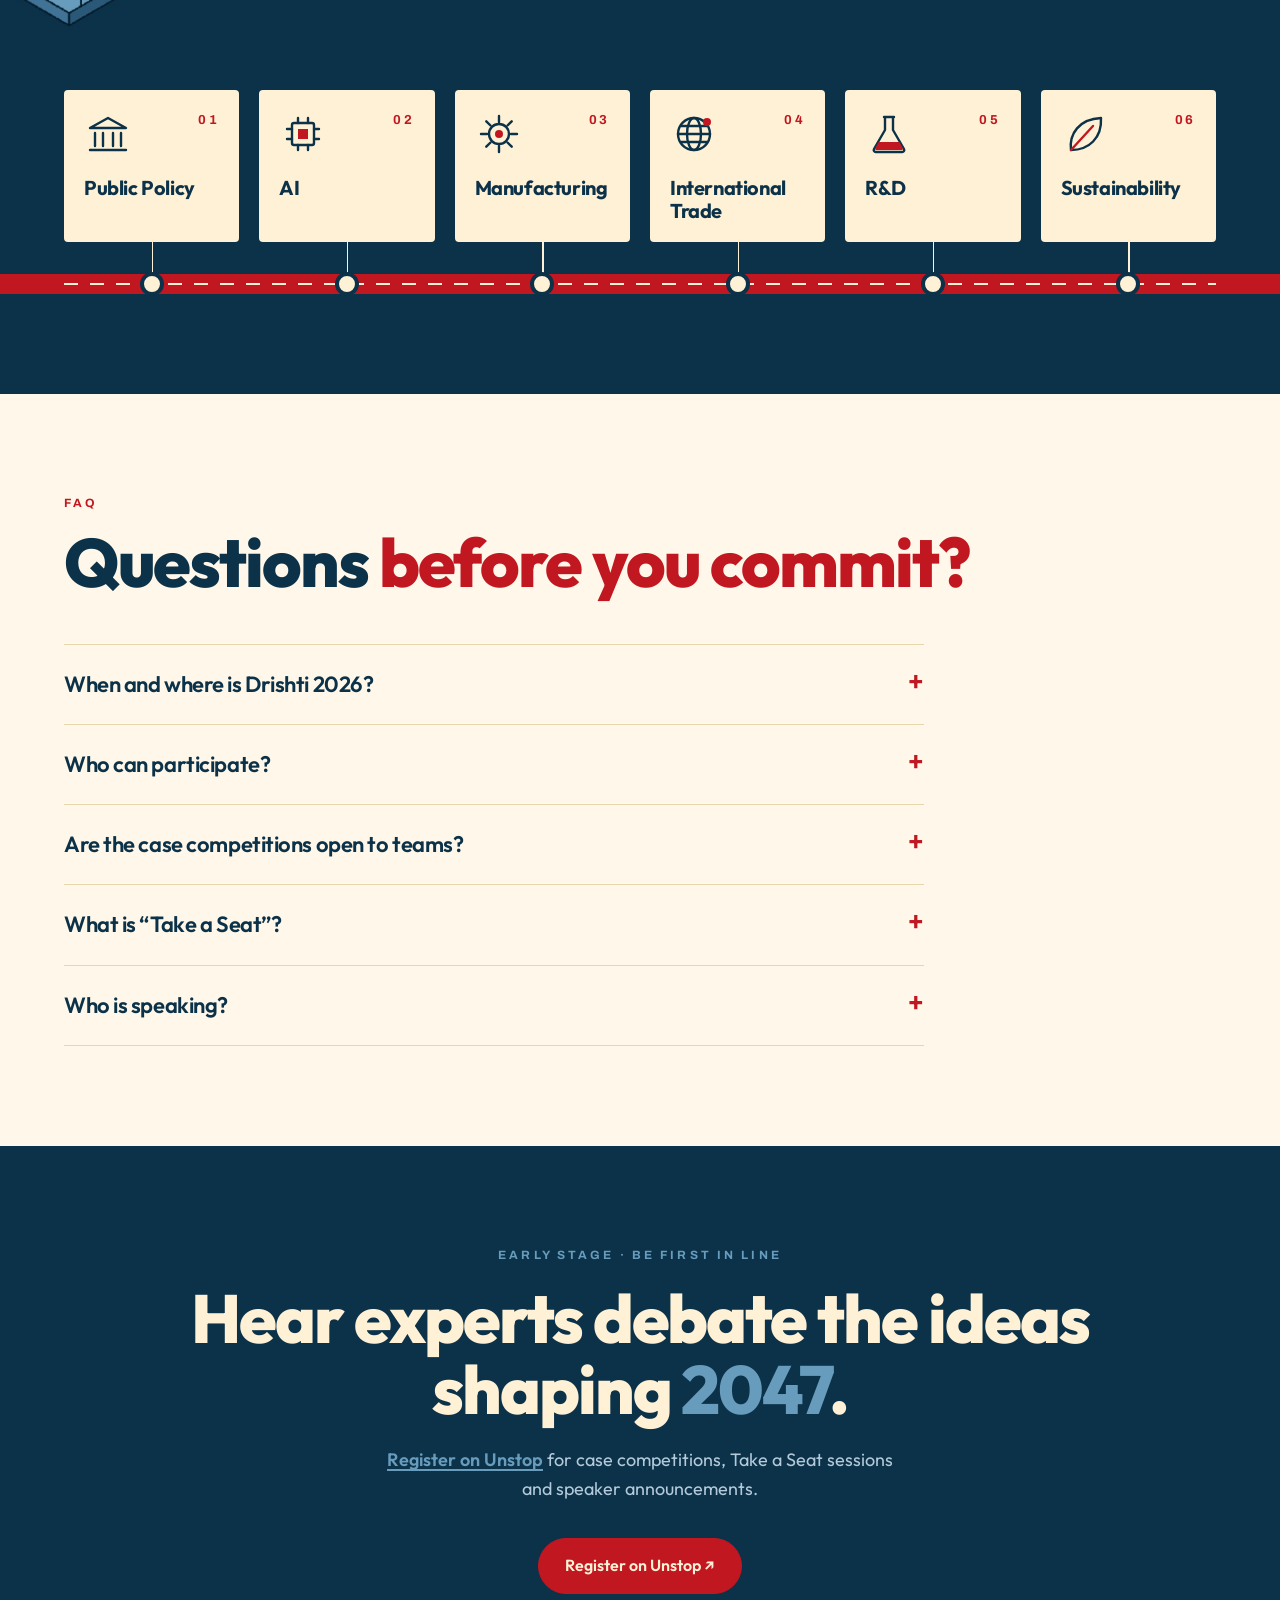
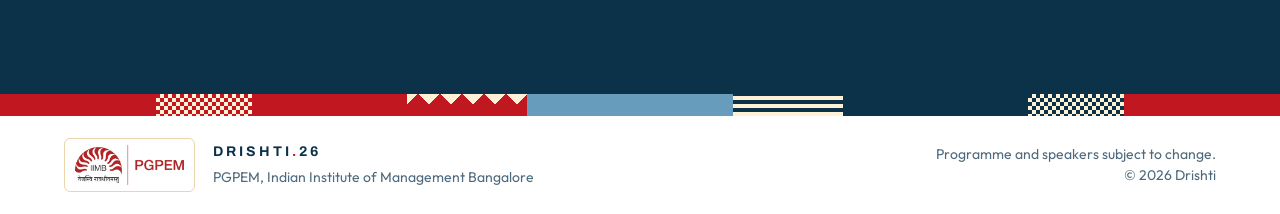
==== commit 401a3ed6: "Merge remote-tracking branch 'origin/main' into claude/stoic-euler-d3omp6" ====
--- a/drishti-2026/index.html
+++ b/drishti-2026/index.html
@@ -175,7 +175,7 @@
 .fq{margin-top:46px;max-width:860px}details{border-top:1px solid var(--ln);padding:22px 0}details:last-child{border-bottom:1px solid var(--ln)}summary{cursor:pointer;font-size:22px;font-weight:600;letter-spacing:-.02em;list-style:none;display:flex;justify-content:space-between;gap:20px}summary::-webkit-details-marker{display:none}summary:after{content:"+";color:var(--red);font-size:28px;line-height:1}details[open] summary:after{content:"-"}details p{margin:14px 0 0;color:var(--mu);max-width:680px}
 .cta{text-align:center;background:var(--navy);color:var(--cream)}.cta .ey{justify-content:center}.cta h2{max-width:900px;margin:18px auto 22px}.cta p{margin:0 auto 34px;max-width:520px;color:#b4cada;font-size:18px}
 .cta .b{background:var(--red)}
-footer{background:#fff;color:var(--mu);padding:44px 0;font-size:14px}footer .ilg{border:1px solid var(--ln)}footer .w{display:flex;justify-content:space-between;gap:30px;flex-wrap:wrap}footer .lg{color:var(--navy)}
+footer{background:#fff;color:var(--mu);padding:22px 0;font-size:14px}footer .ilg{border:1px solid var(--ln);margin:0;padding:6px 10px}footer .ilg img{display:block;height:40px;width:auto}footer .w{display:flex;justify-content:space-between;align-items:center;gap:16px 32px;flex-wrap:wrap}footer .fb{display:flex;align-items:center;gap:18px}footer .lg{color:var(--navy)}footer p{margin:4px 0 0;line-height:1.5}footer .fn{margin:0;text-align:right}@media(max-width:640px){footer .fn{text-align:left}}
 .rv{opacity:0;transform:translateY(34px);transition:opacity .9s,transform .9s cubic-bezier(.2,.7,.2,1)}.rv.in{opacity:1;transform:none}
 @media(prefers-reduced-motion:reduce){.rv{opacity:1;transform:none;transition:none}.mq div,.kq-t>span{animation:none}}
 
@@ -213,6 +213,7 @@
 .ag .nt{color:#b4cada}
 .ul{text-decoration:underline;text-underline-offset:3px;text-decoration-thickness:1.5px;font-weight:600;color:var(--red);transition:.2s}.ul:hover{color:var(--red2)}.d .ul,.cta .ul{color:var(--sky)}.d .ul:hover,.cta .ul:hover{color:#fff}
 .ag .more{display:inline-block;margin-top:14px;font-size:13px;font-weight:700;letter-spacing:.04em;color:var(--sky);border-bottom:1.5px solid currentColor;padding-bottom:1px;transition:.2s}.ag .more:hover{letter-spacing:.07em}
+.ag .vn{display:block;width:fit-content;margin-top:10px;font-family:Archivo,system-ui,sans-serif;font-size:11px;letter-spacing:.2em;text-transform:uppercase;font-weight:700;color:var(--sky)}.ag .vn:hover{color:#fff}.ag .ev.hl .vn{color:var(--red)}.ag .ev.hl .vn:hover{color:var(--navy)}.ag .ev.hl .c.pic .vn{color:var(--sky)}.ag .ev.hl .c.pic .vn:hover{color:#fff}
 .ag .ev.hl .c .more{color:var(--red)}
 .mo{margin-top:56px}.mo h3{font:600 clamp(24px,3vw,34px)/1.15 Outfit,sans-serif;color:var(--sky)}.mo .lead2{margin:10px 0 0;color:#b4cada;max-width:620px}
 .mo .g3{display:grid;gap:14px;margin-top:24px;grid-template-columns:repeat(auto-fit,minmax(260px,1fr))}
@@ -225,7 +226,7 @@
 .tx p:empty{display:none}
 @media(min-width:1000px){.sg .tba{grid-column:span 3}.sg .tba .ph{aspect-ratio:auto;min-height:0;height:100%}}
 @media(max-width:640px){.ag .ev.hl .c.pic{background-size:auto 130%;background-image:linear-gradient(90deg,#0b2b40 0%,rgba(11,43,64,.88) 45%,rgba(11,43,64,.35) 100%),url([data-uri]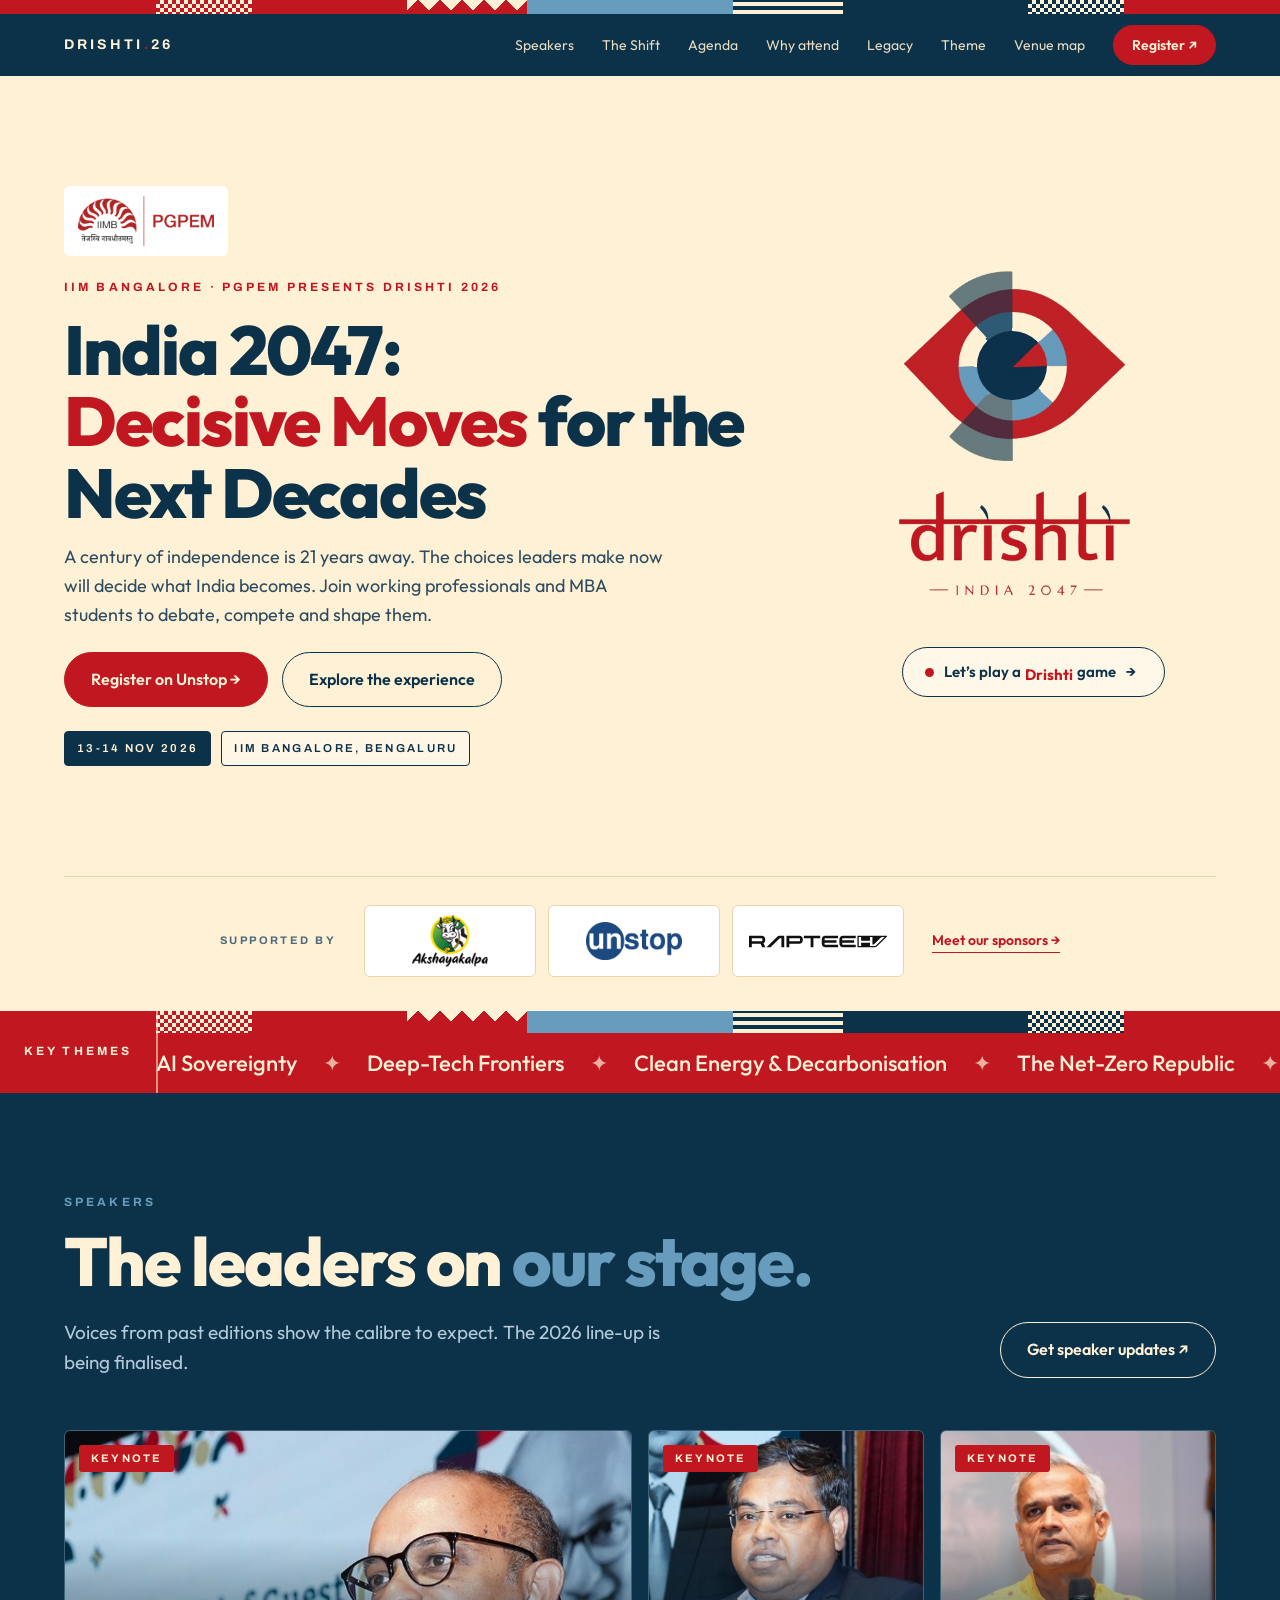
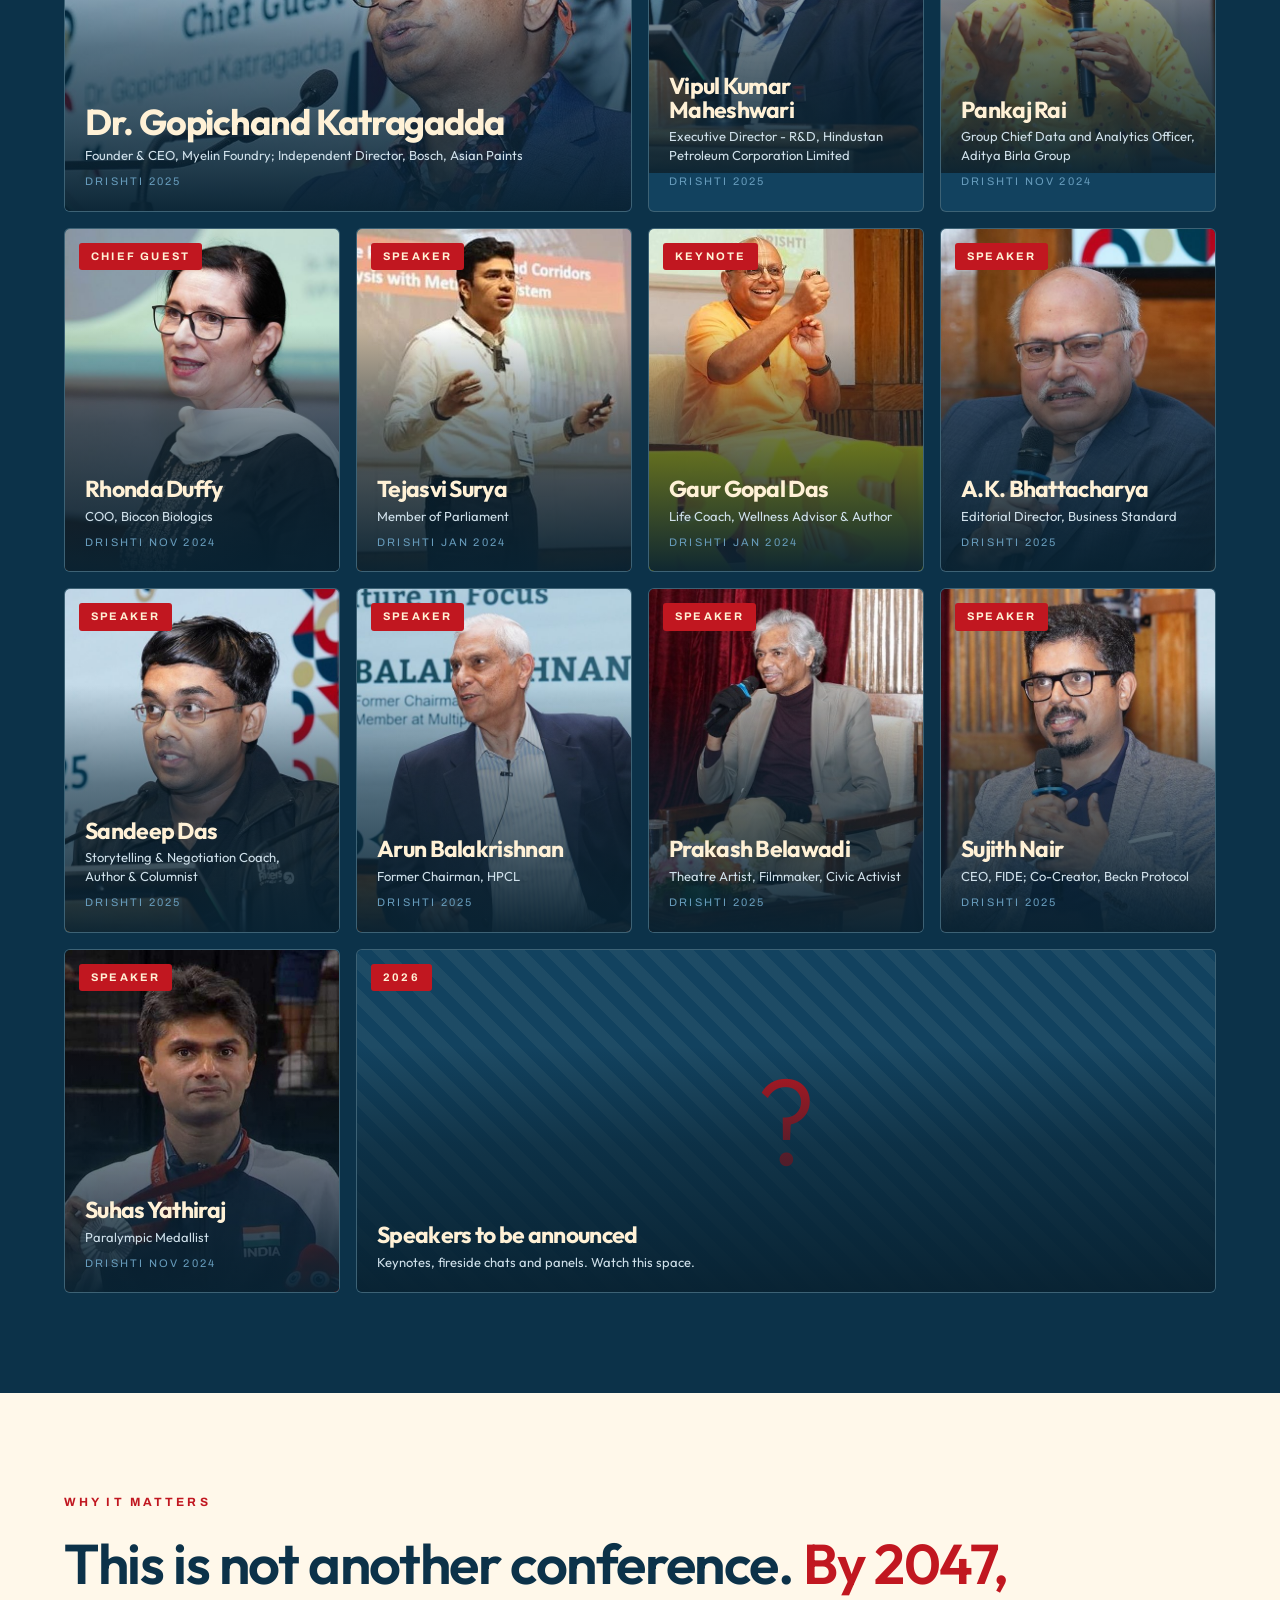
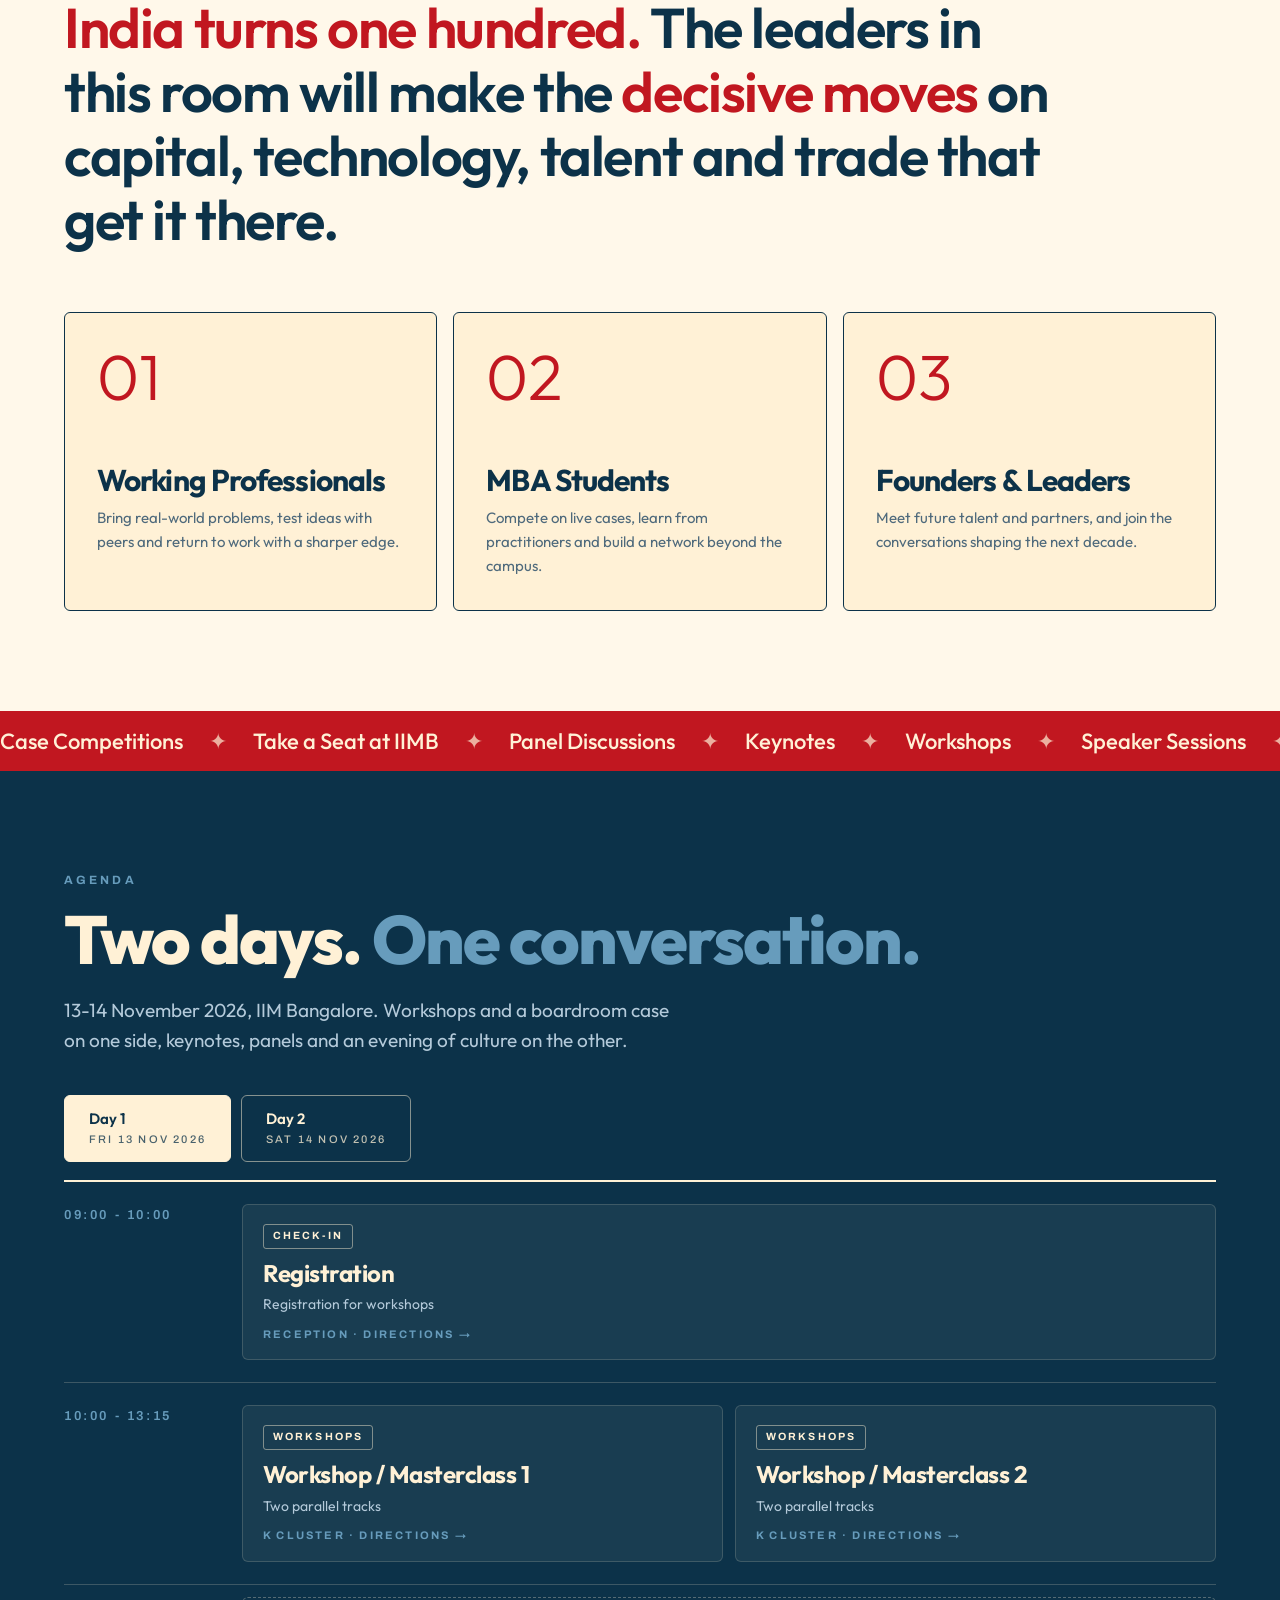
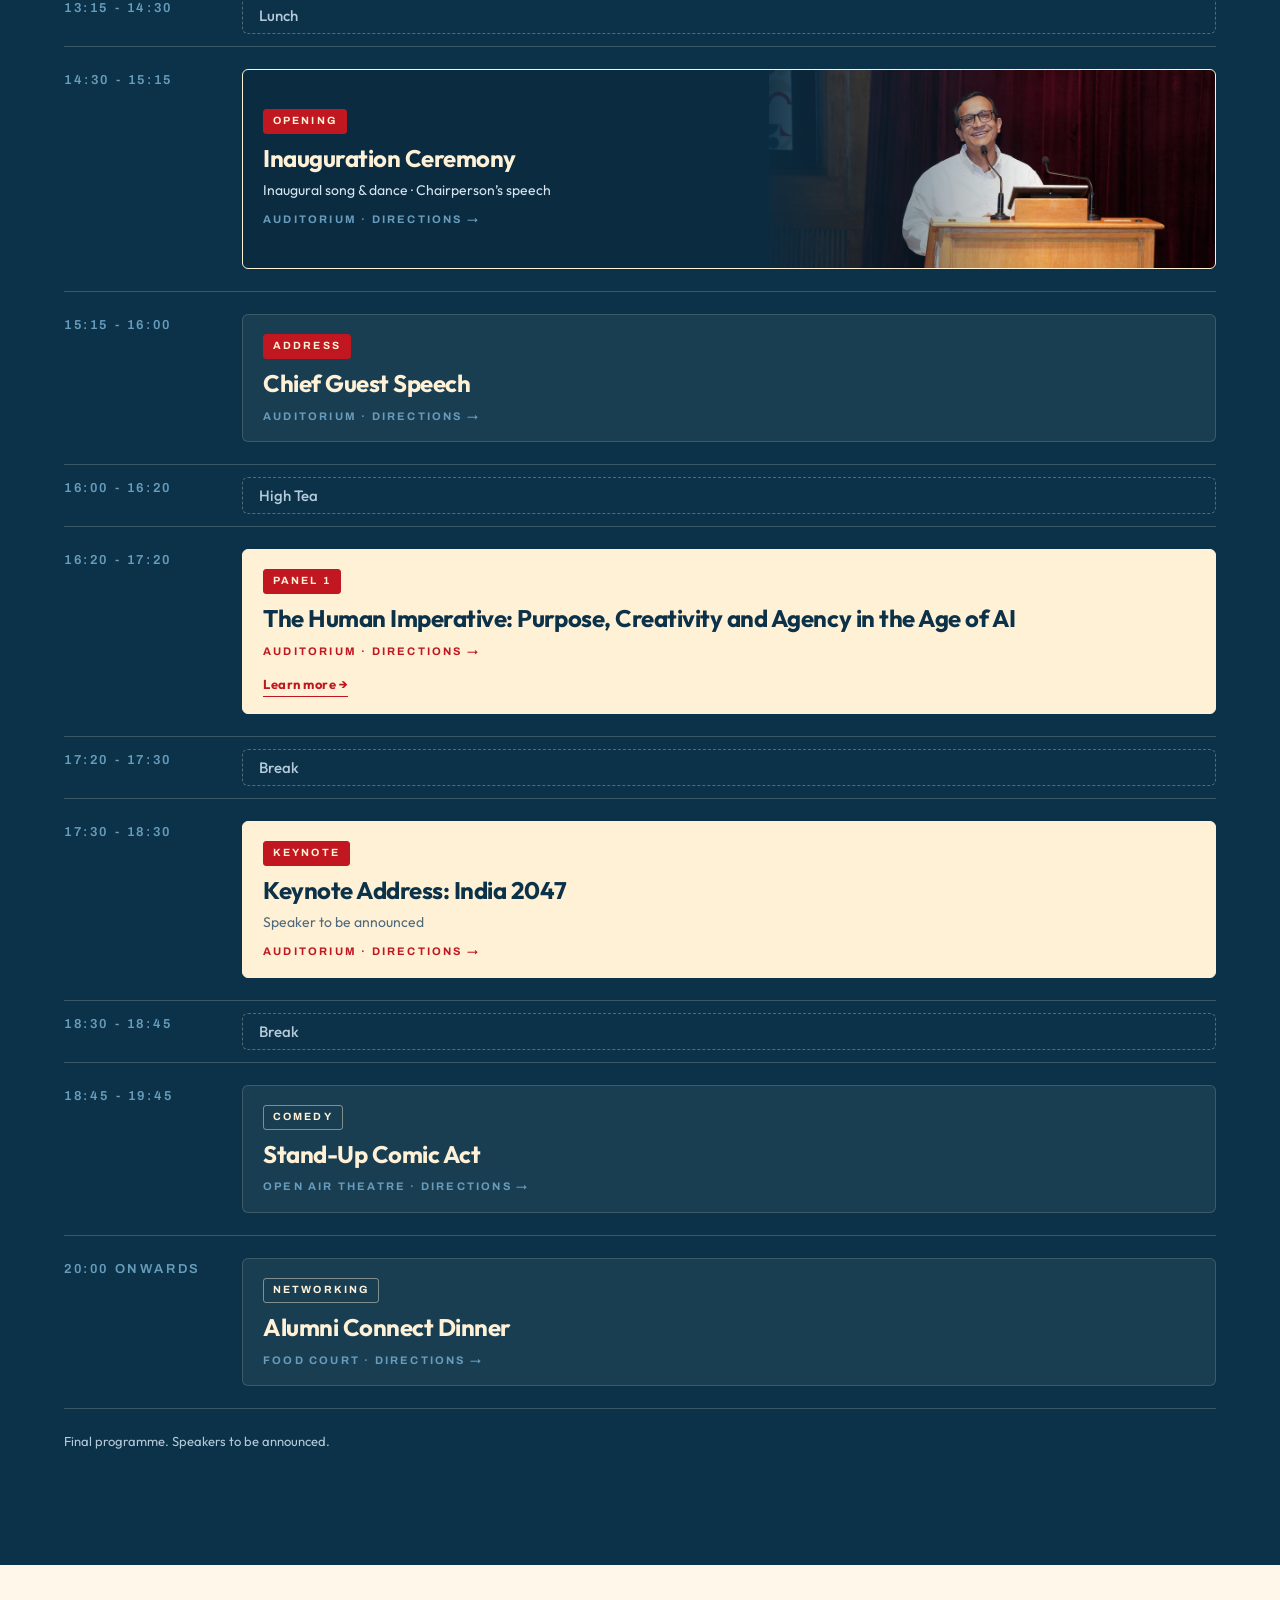
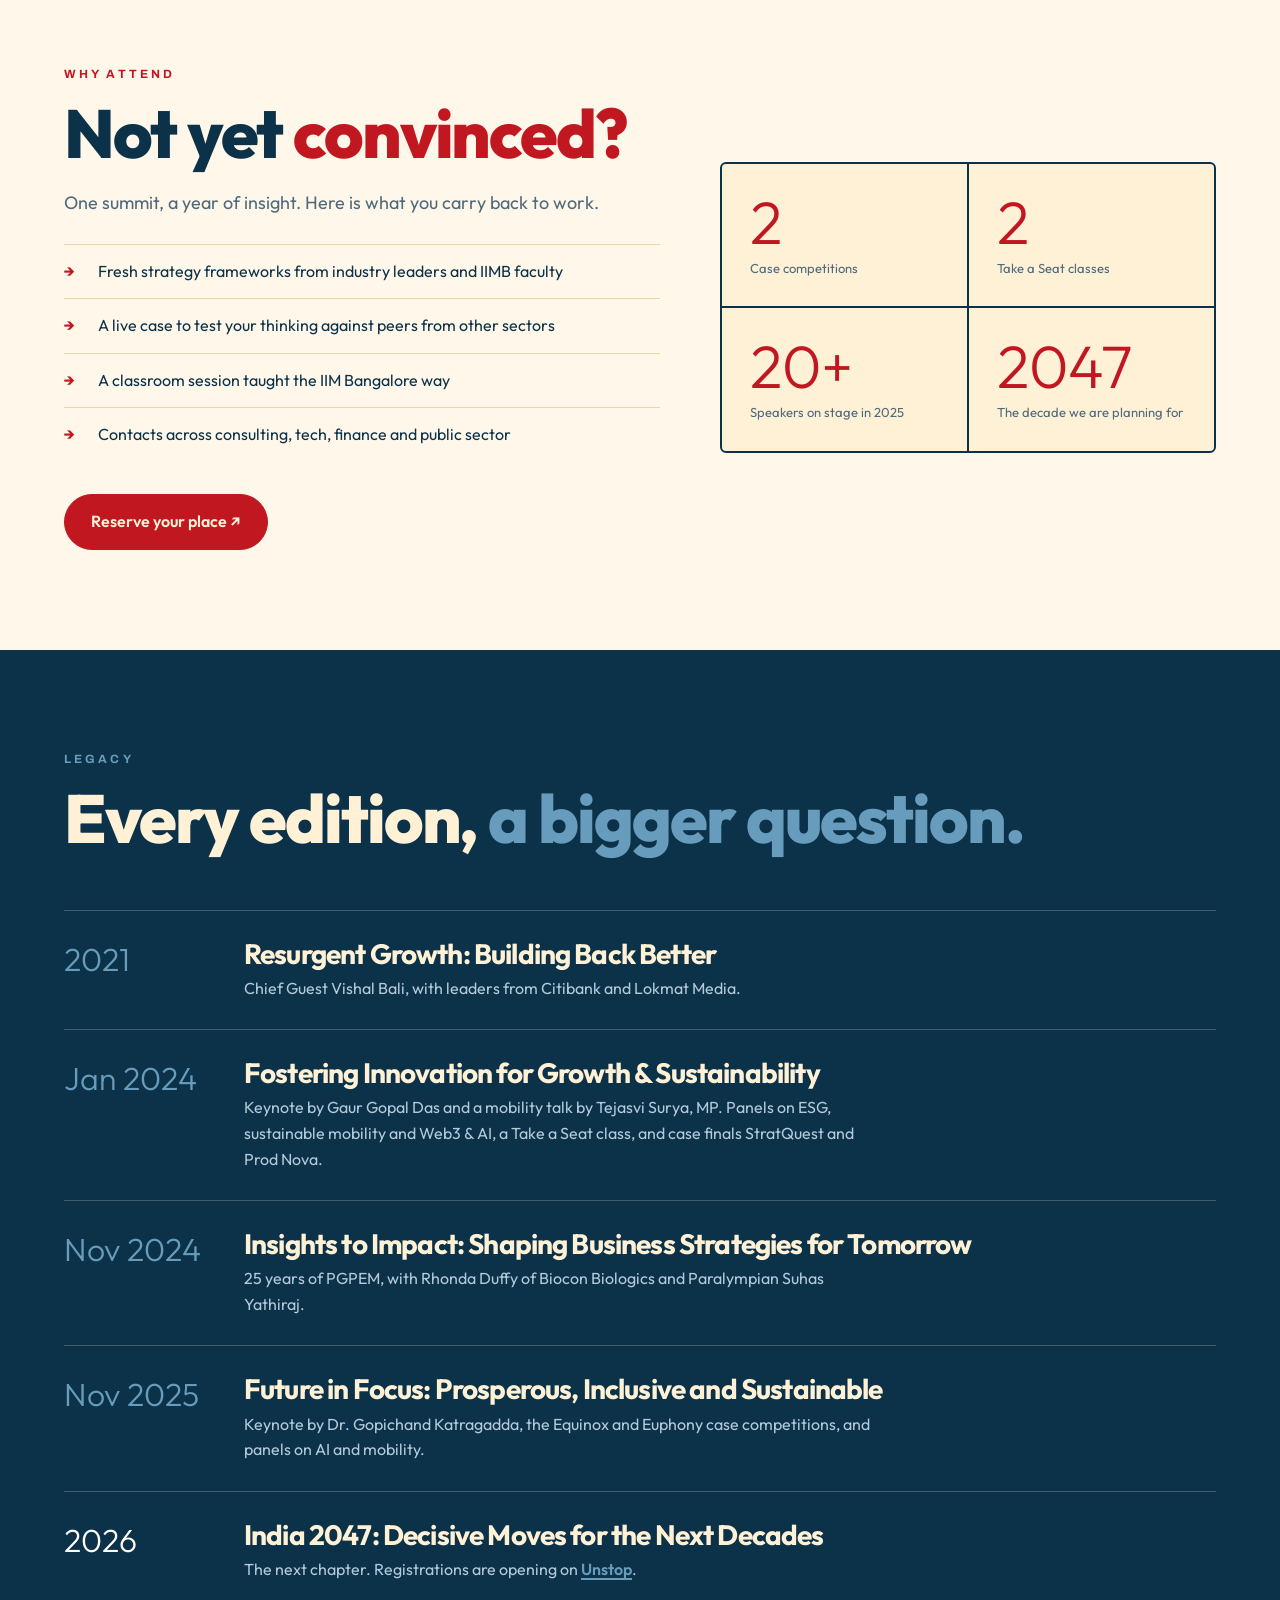
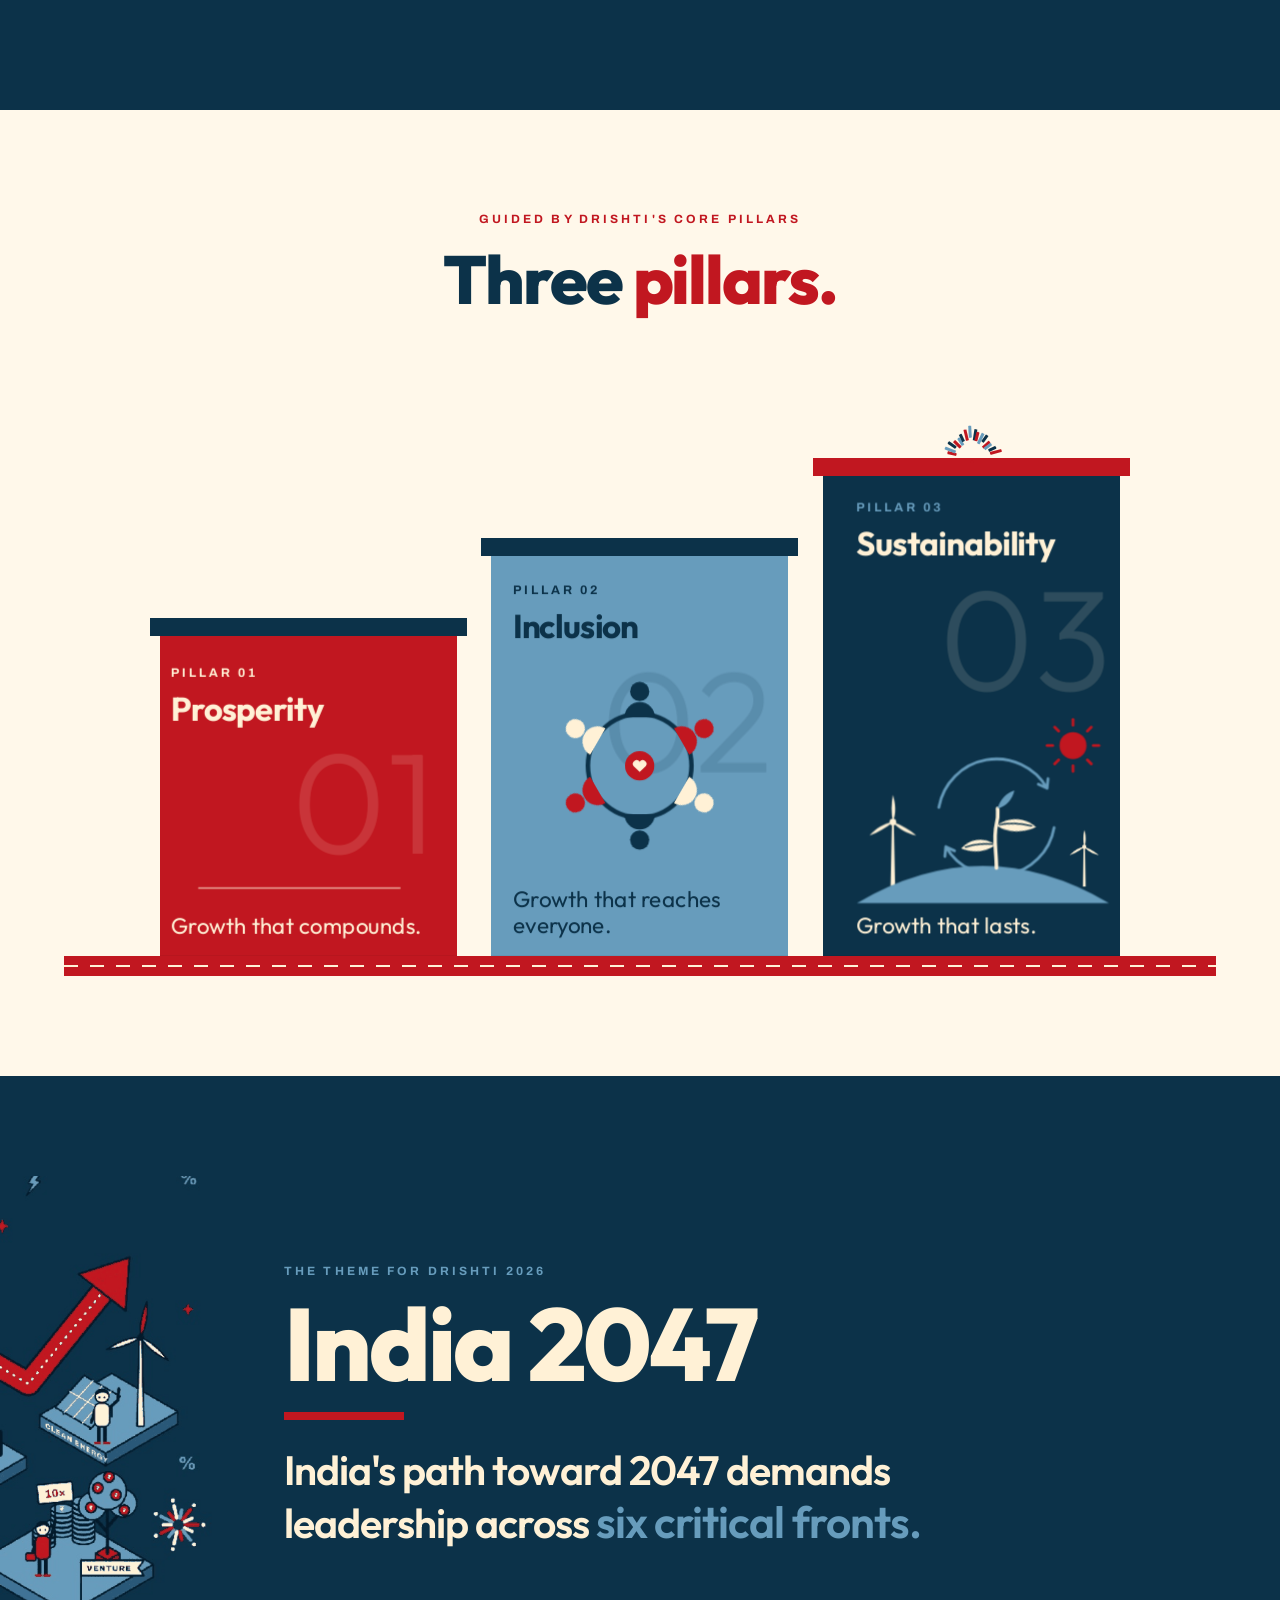
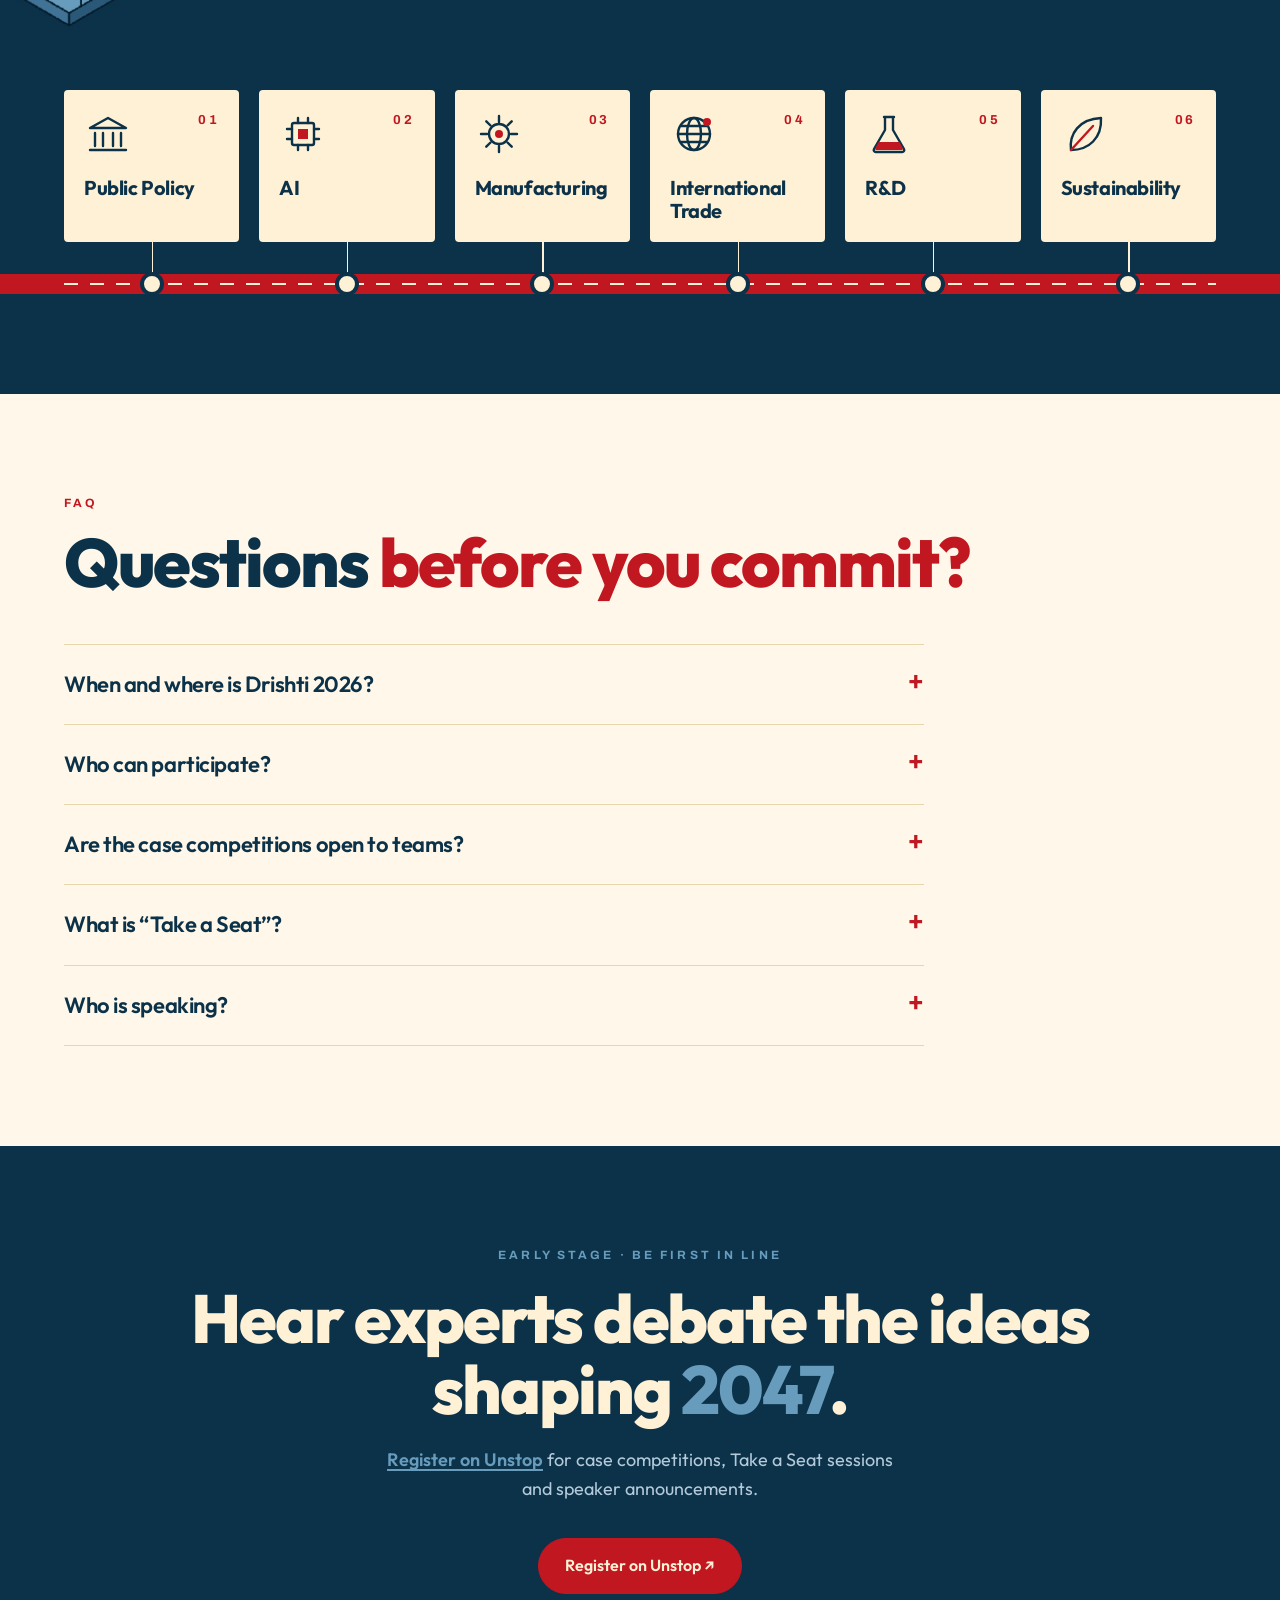
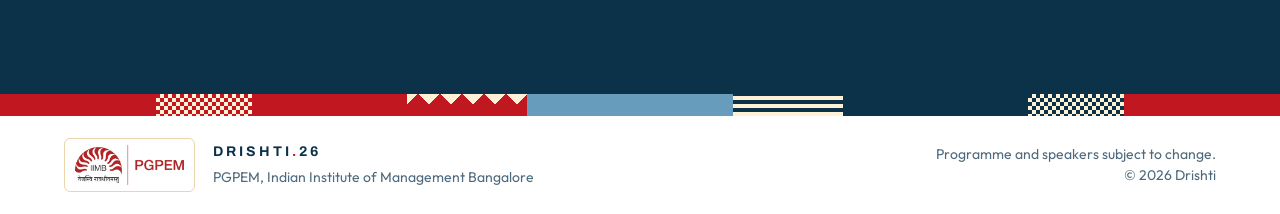
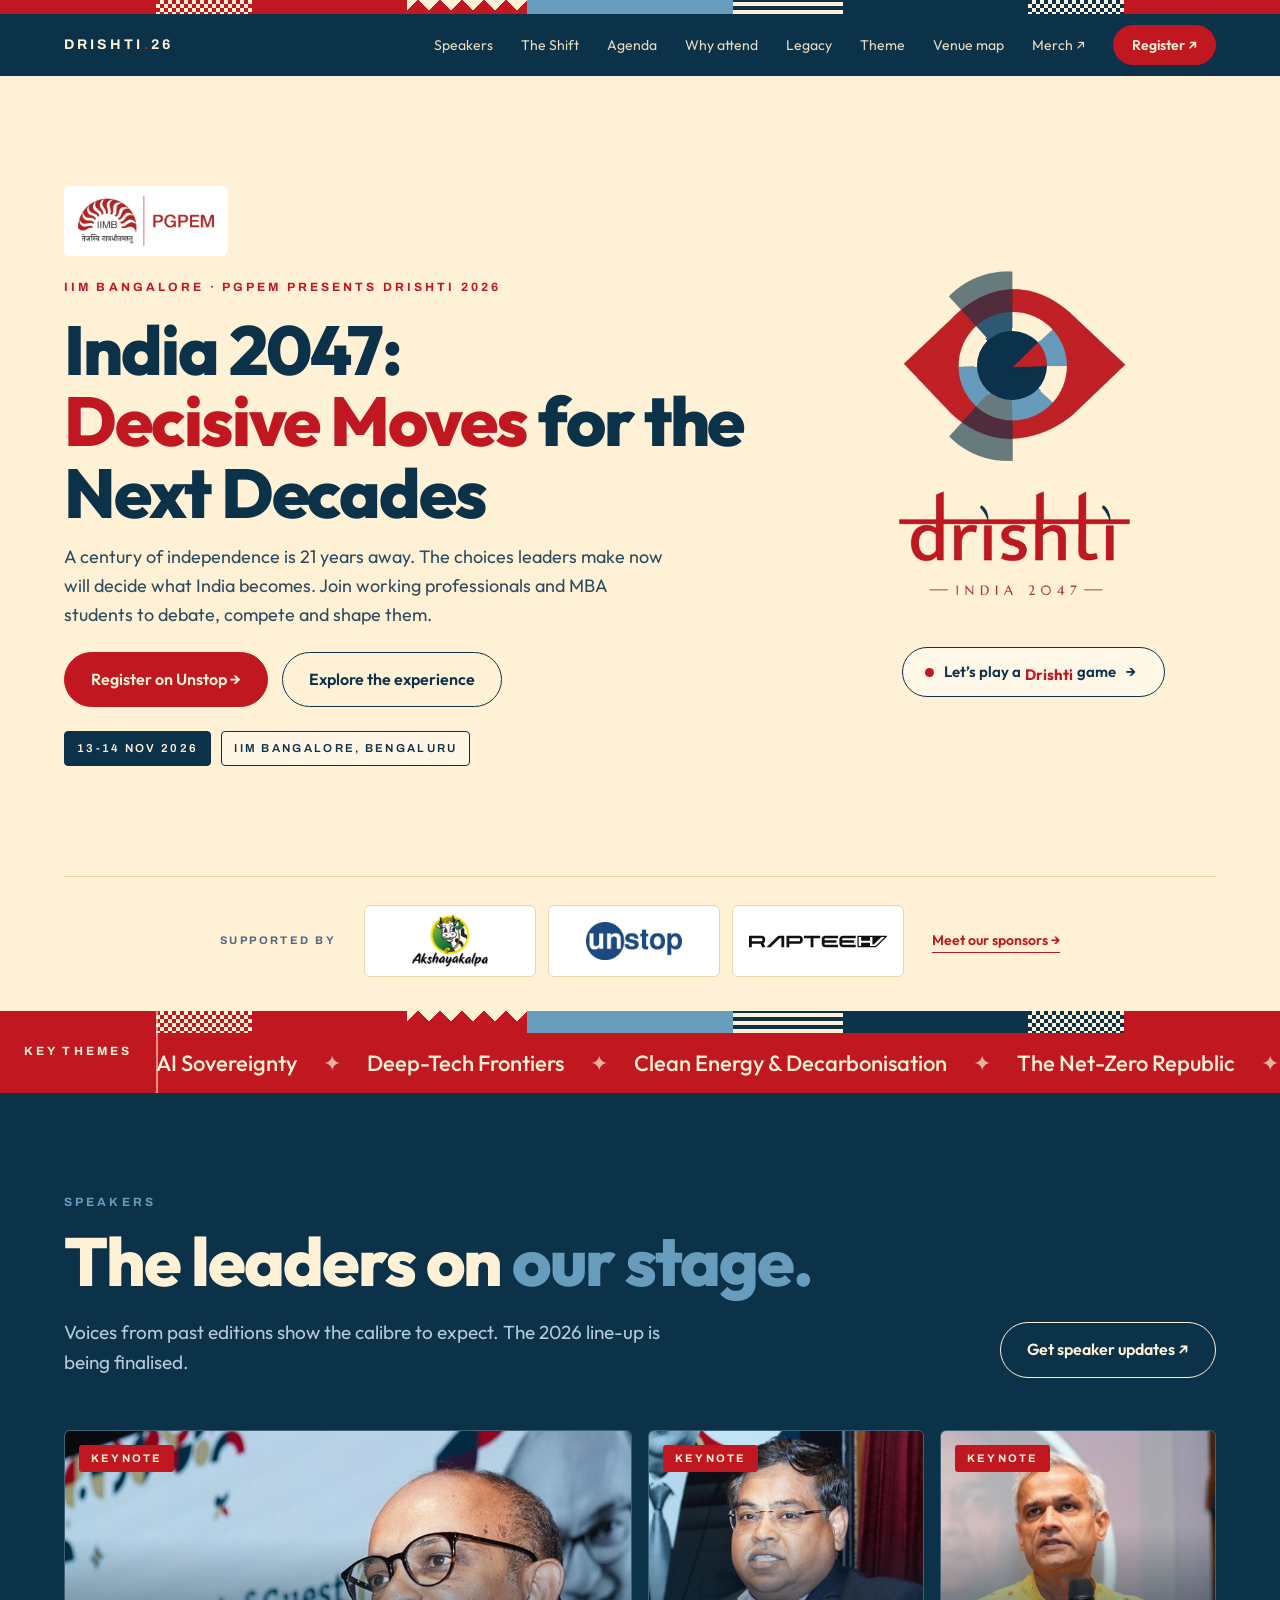
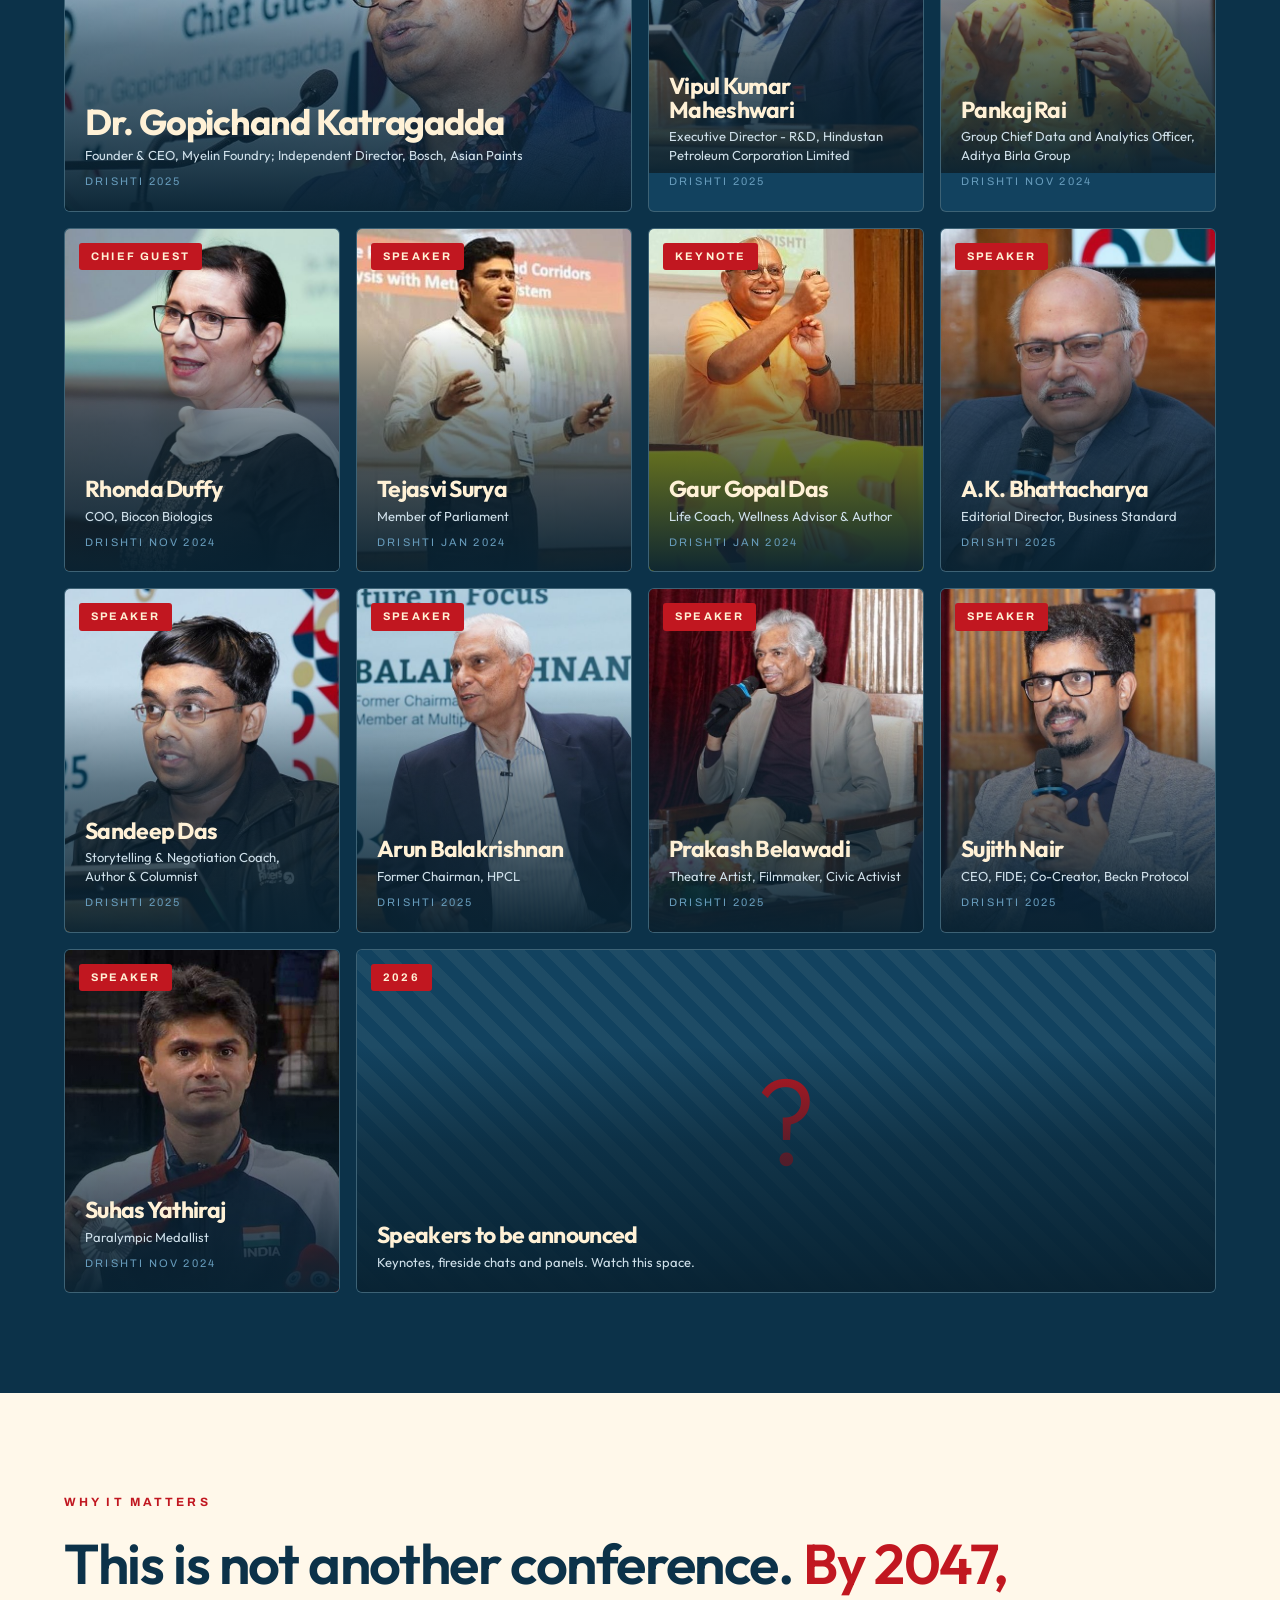
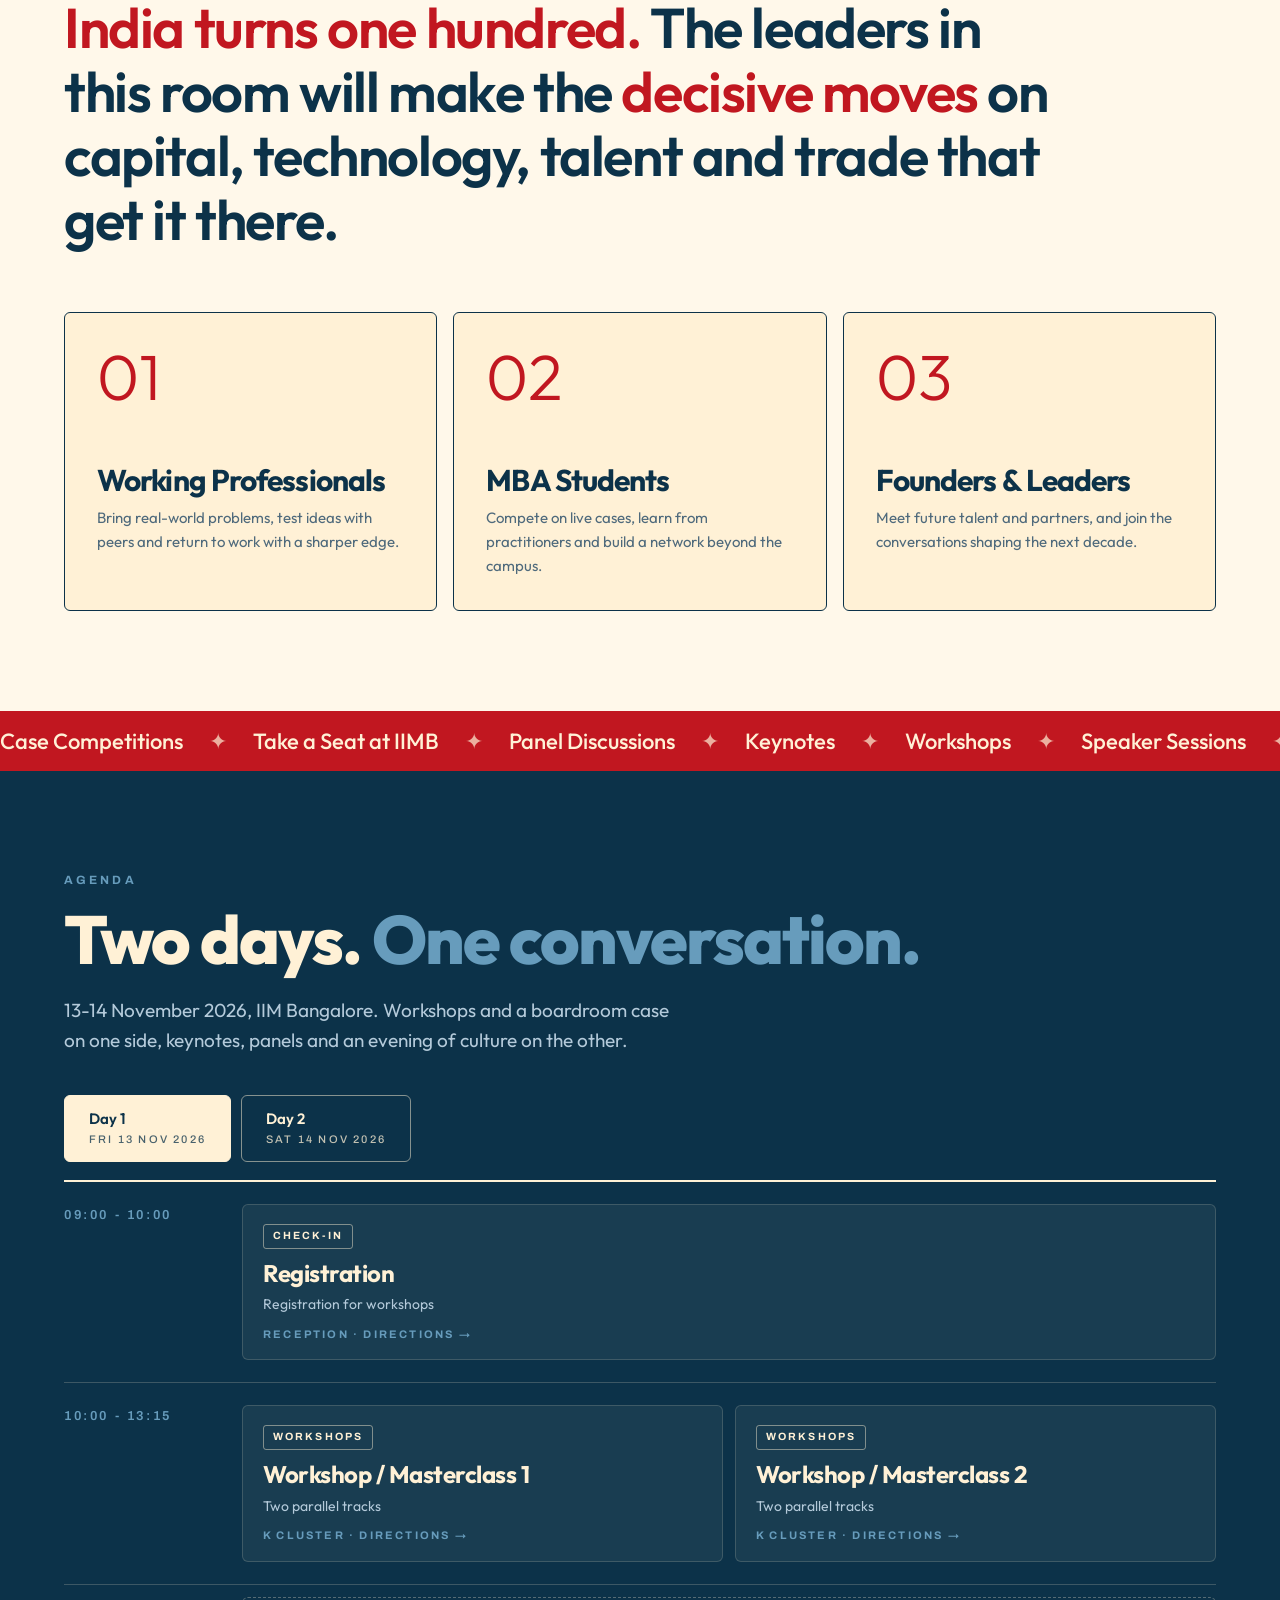
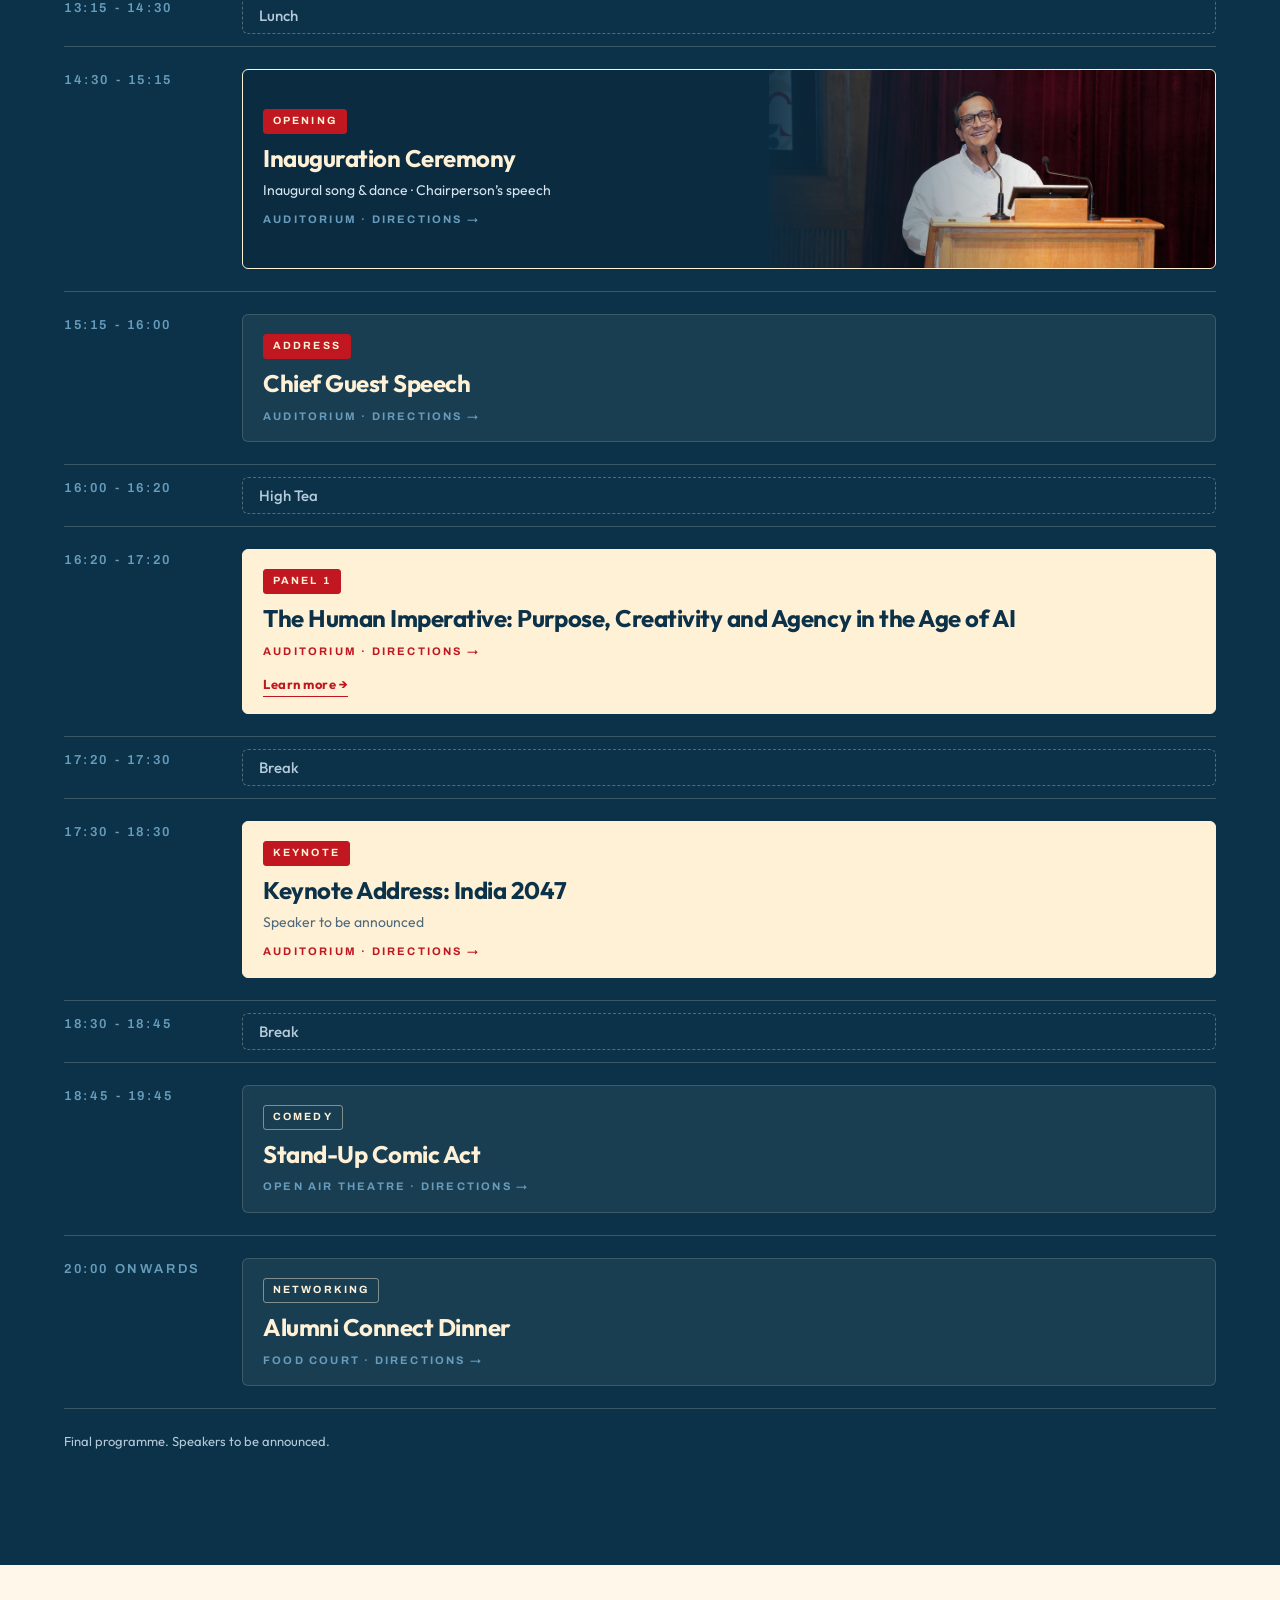
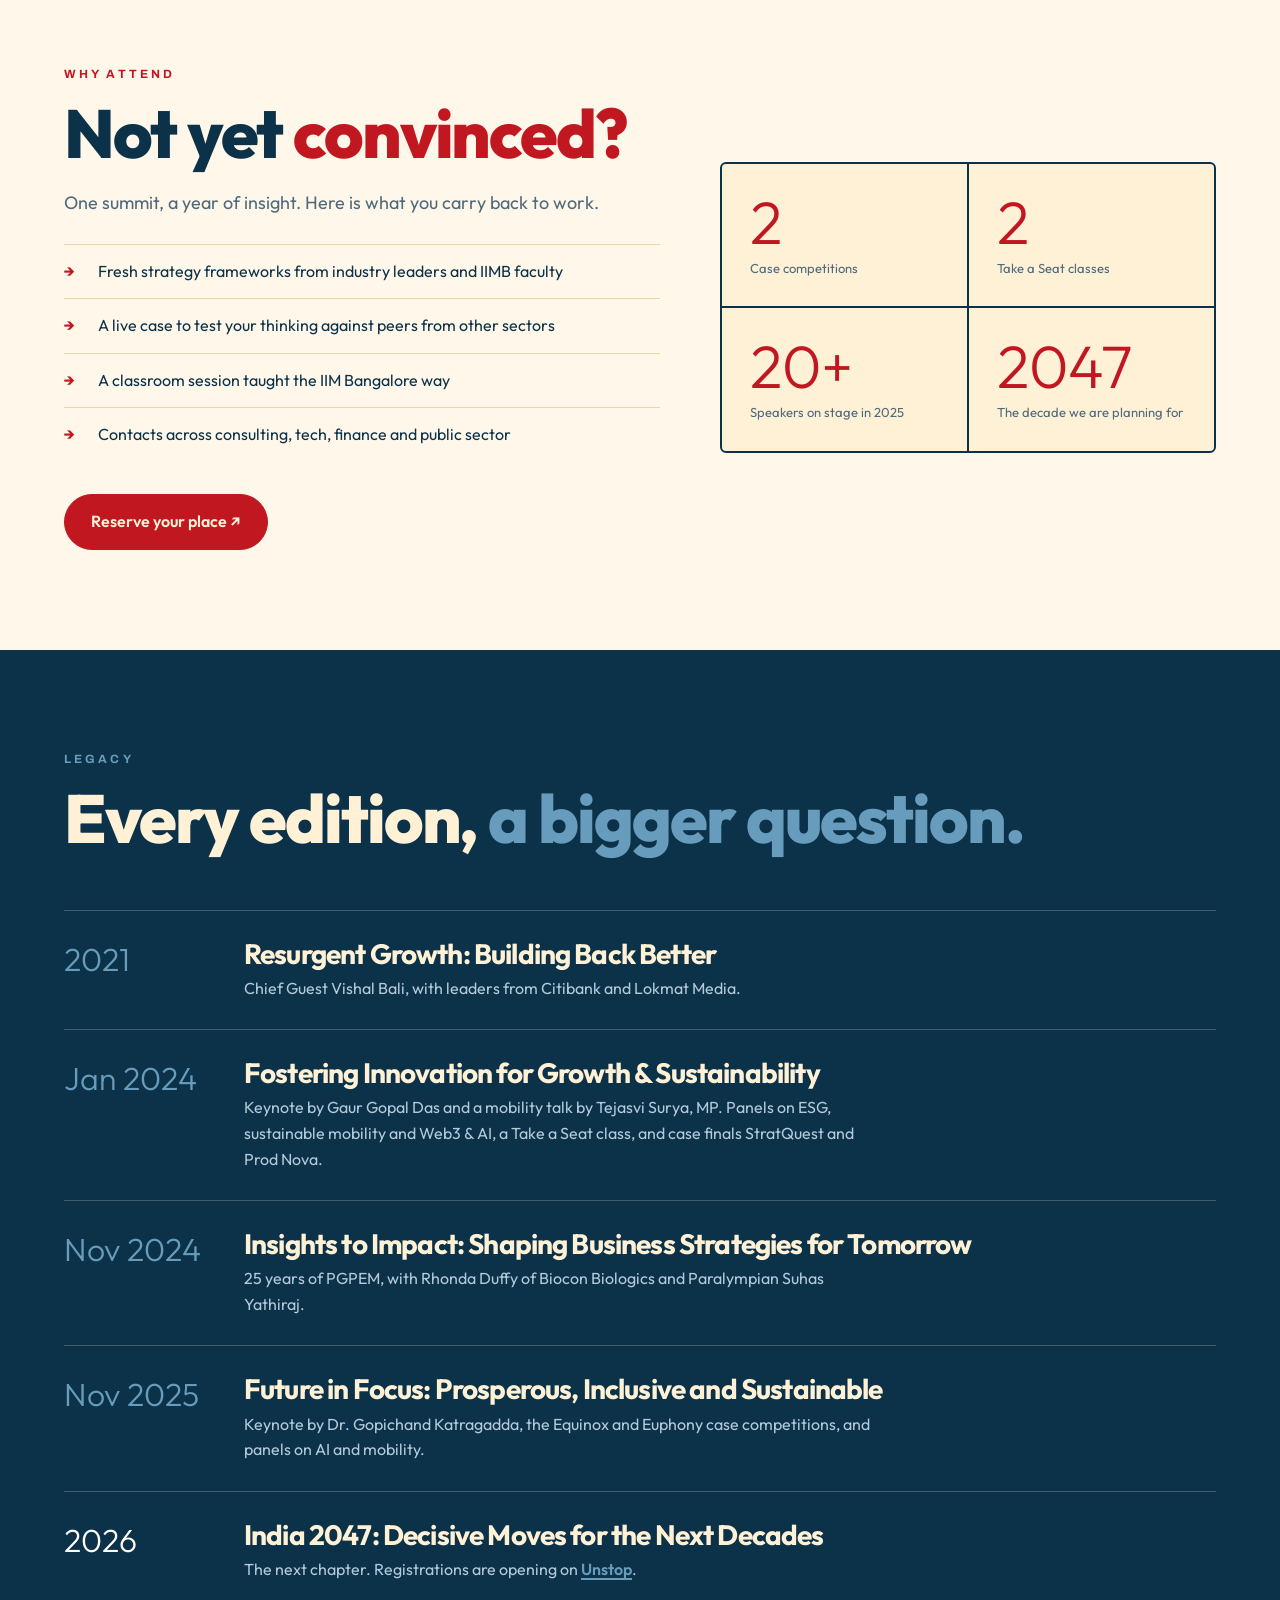
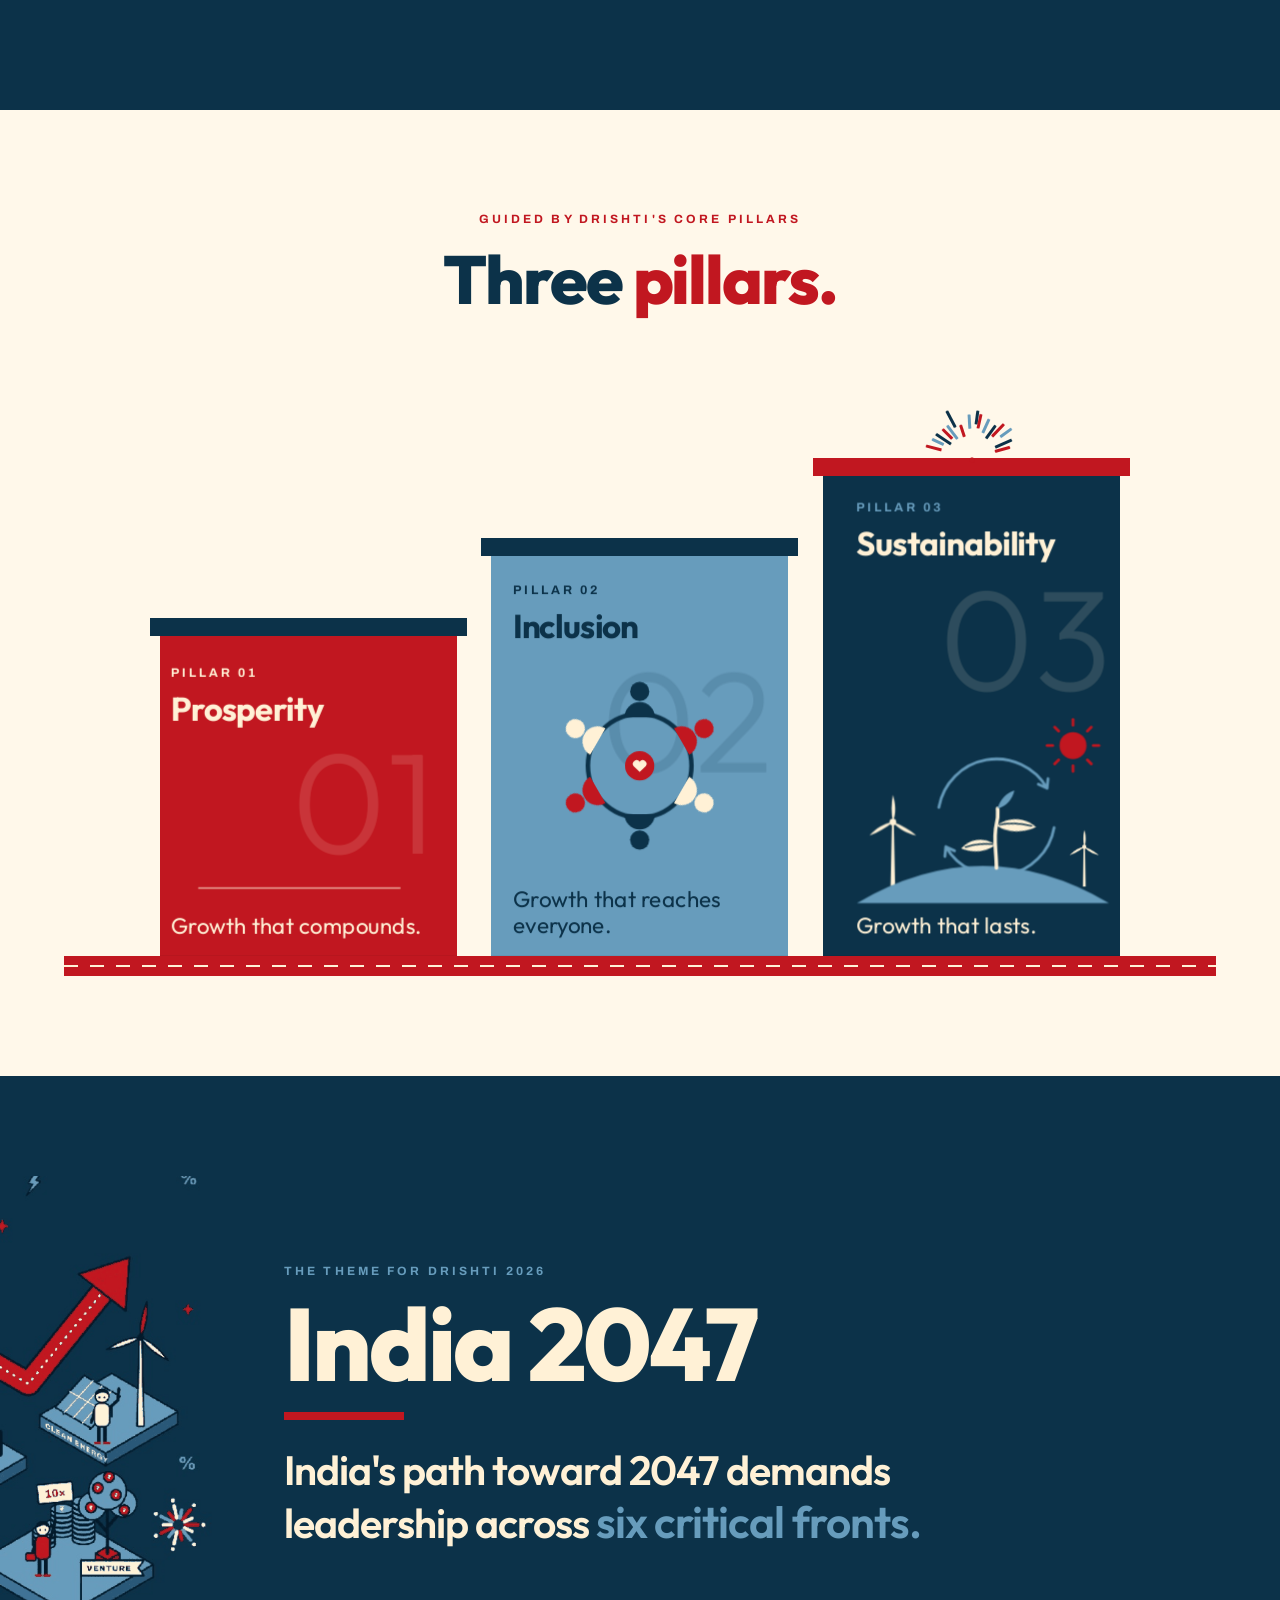
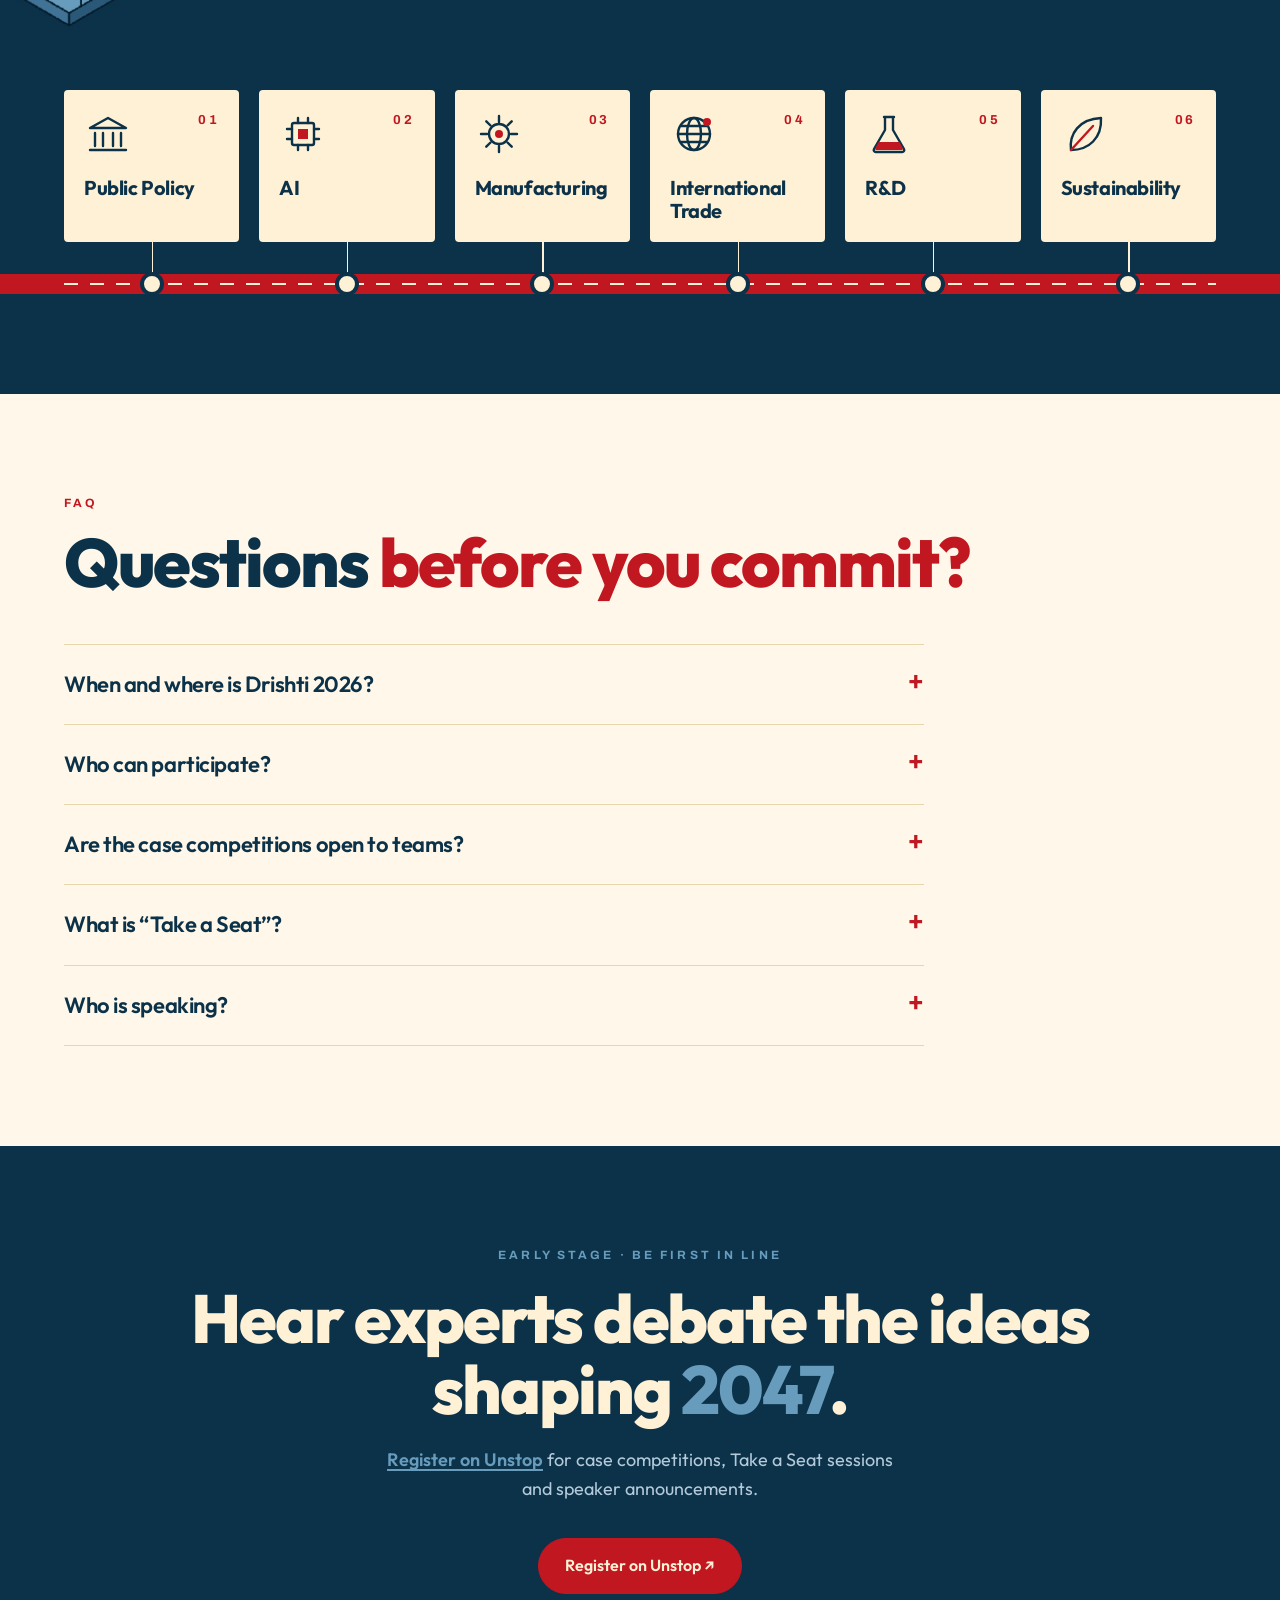
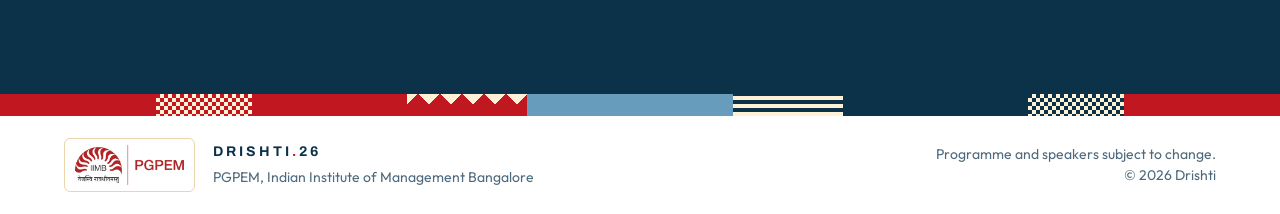
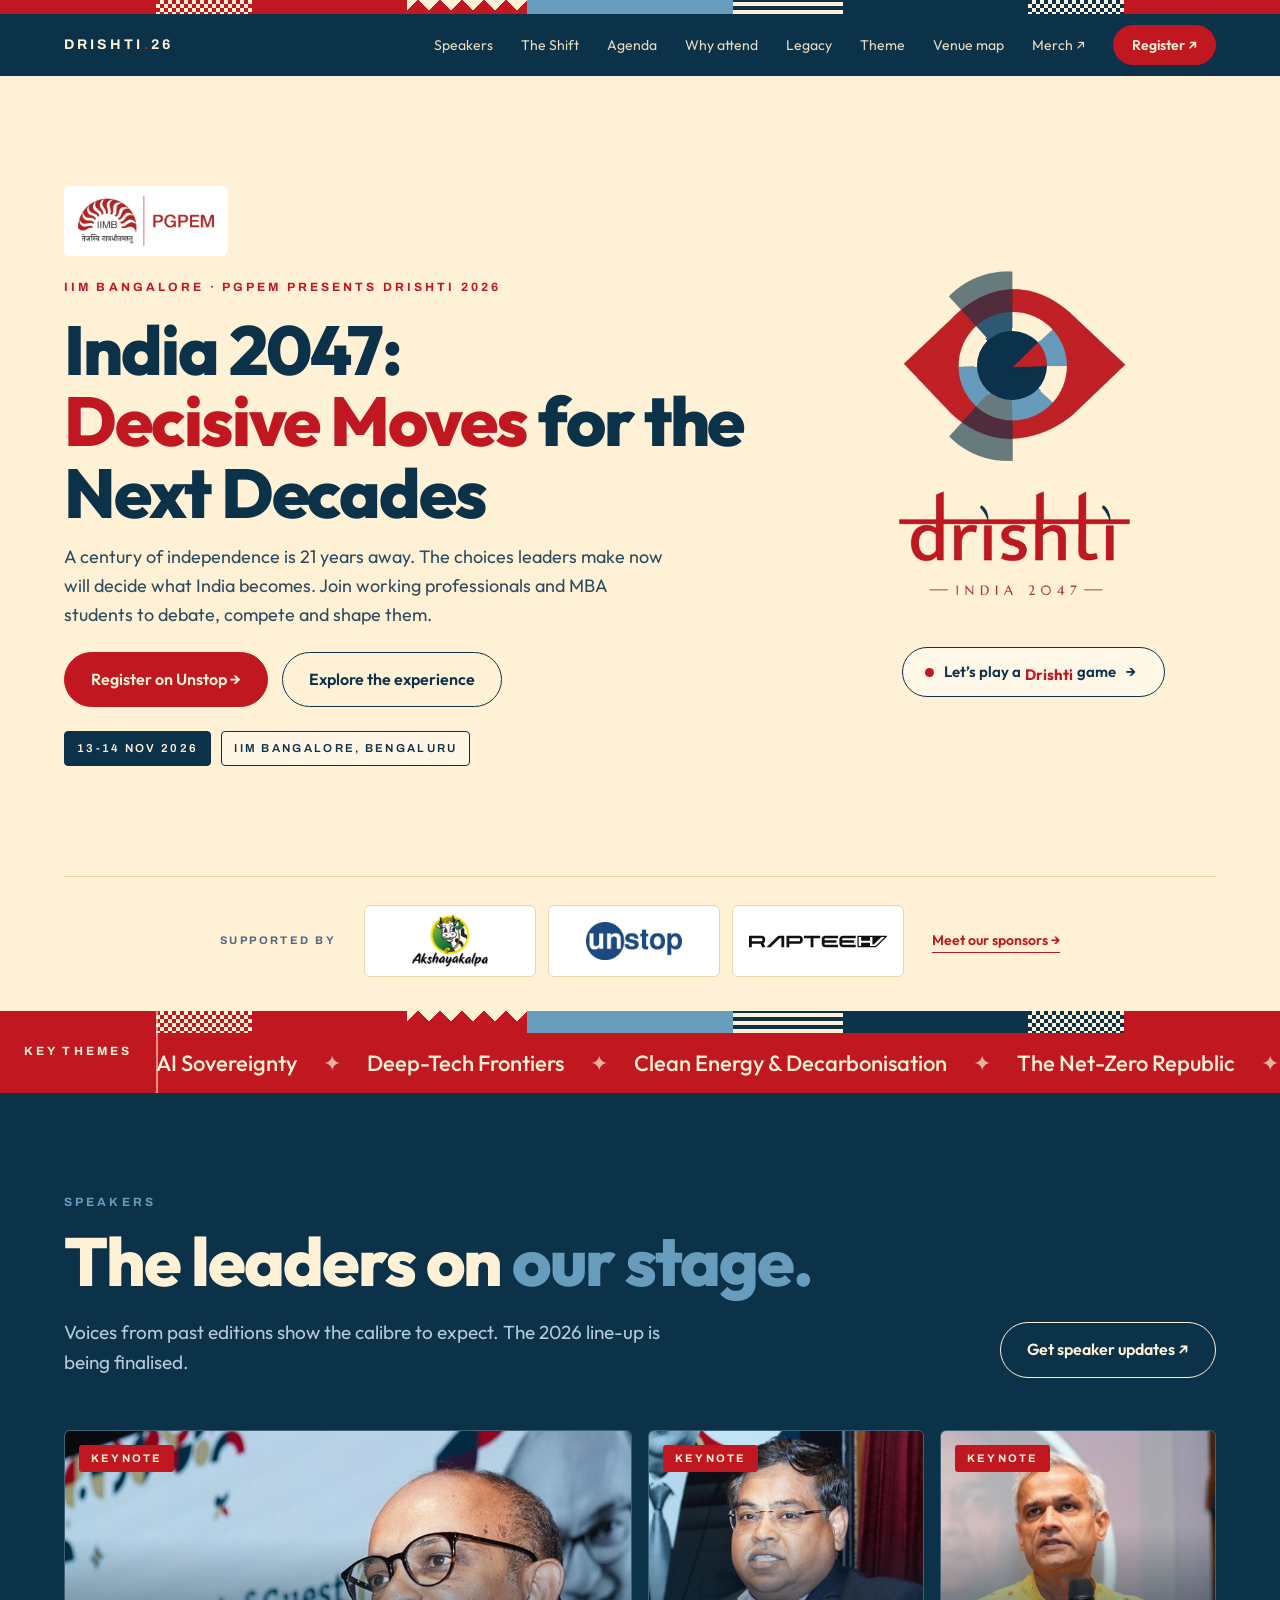
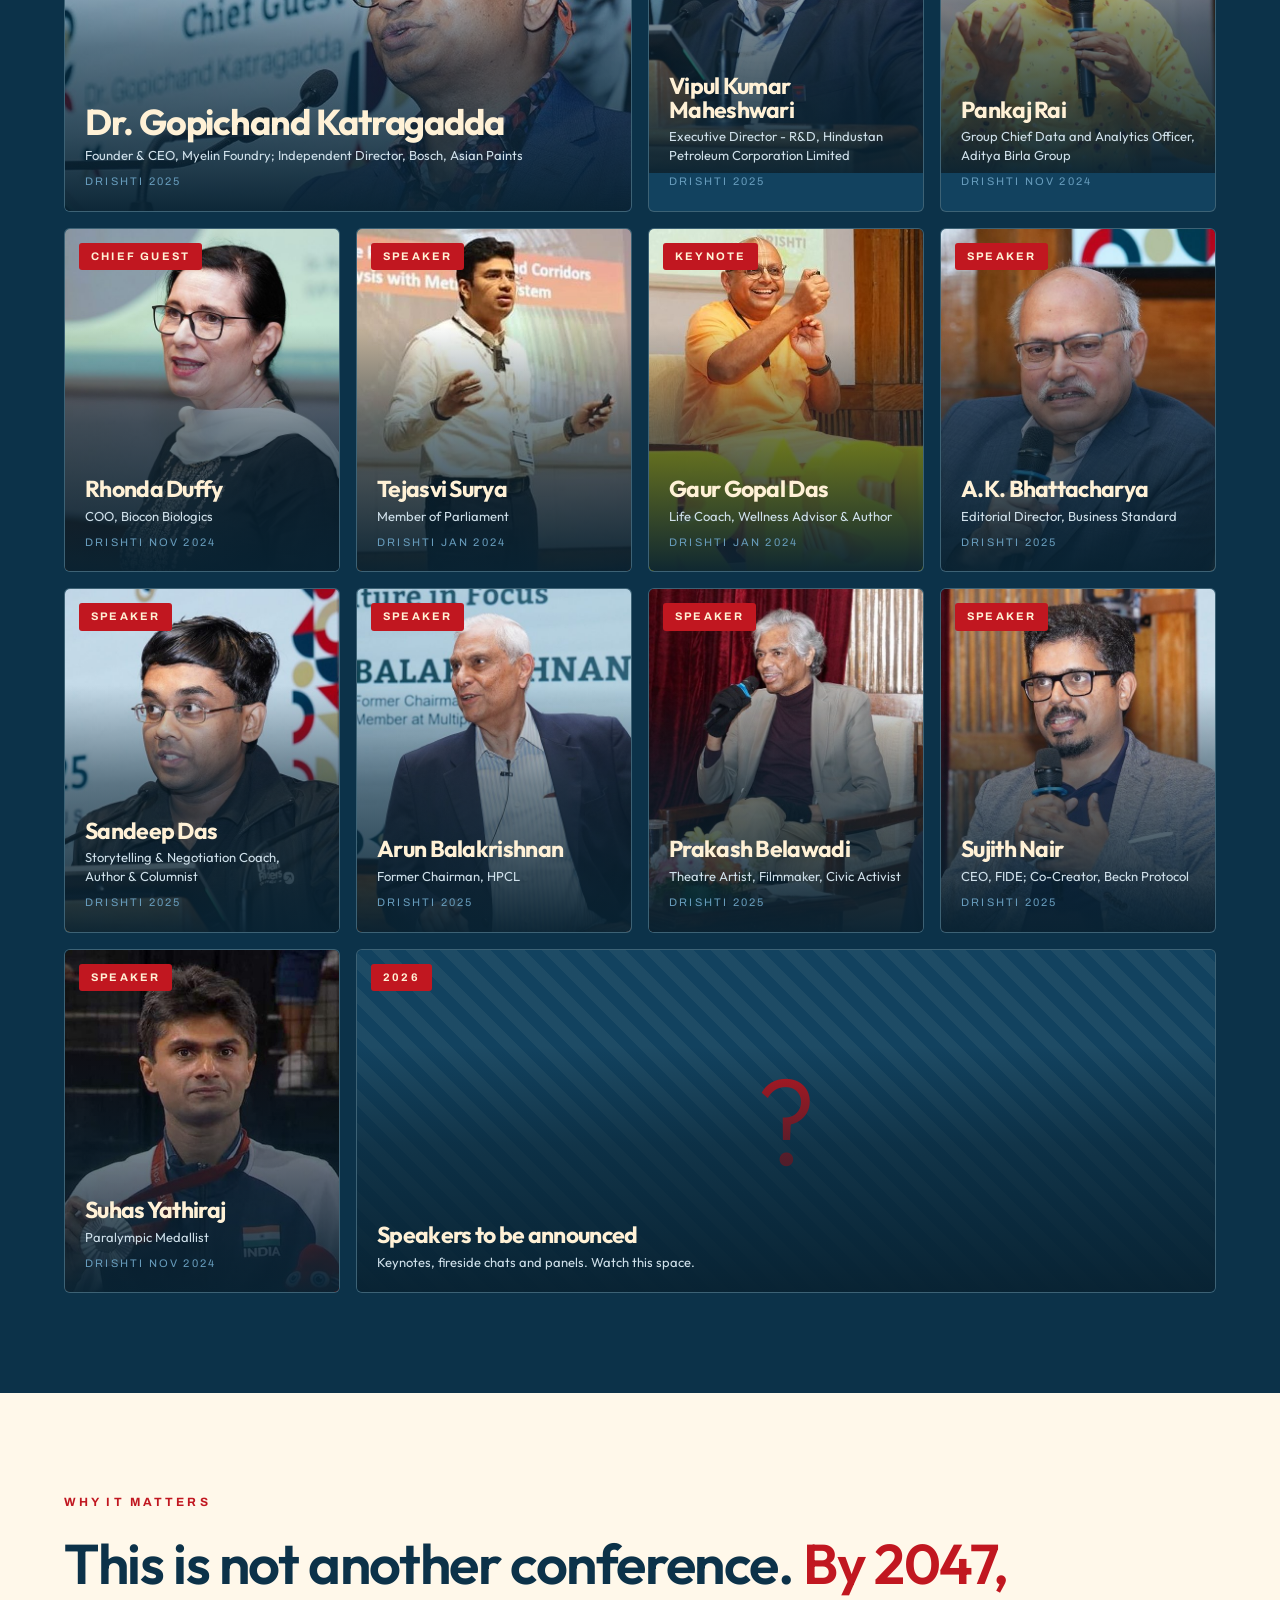
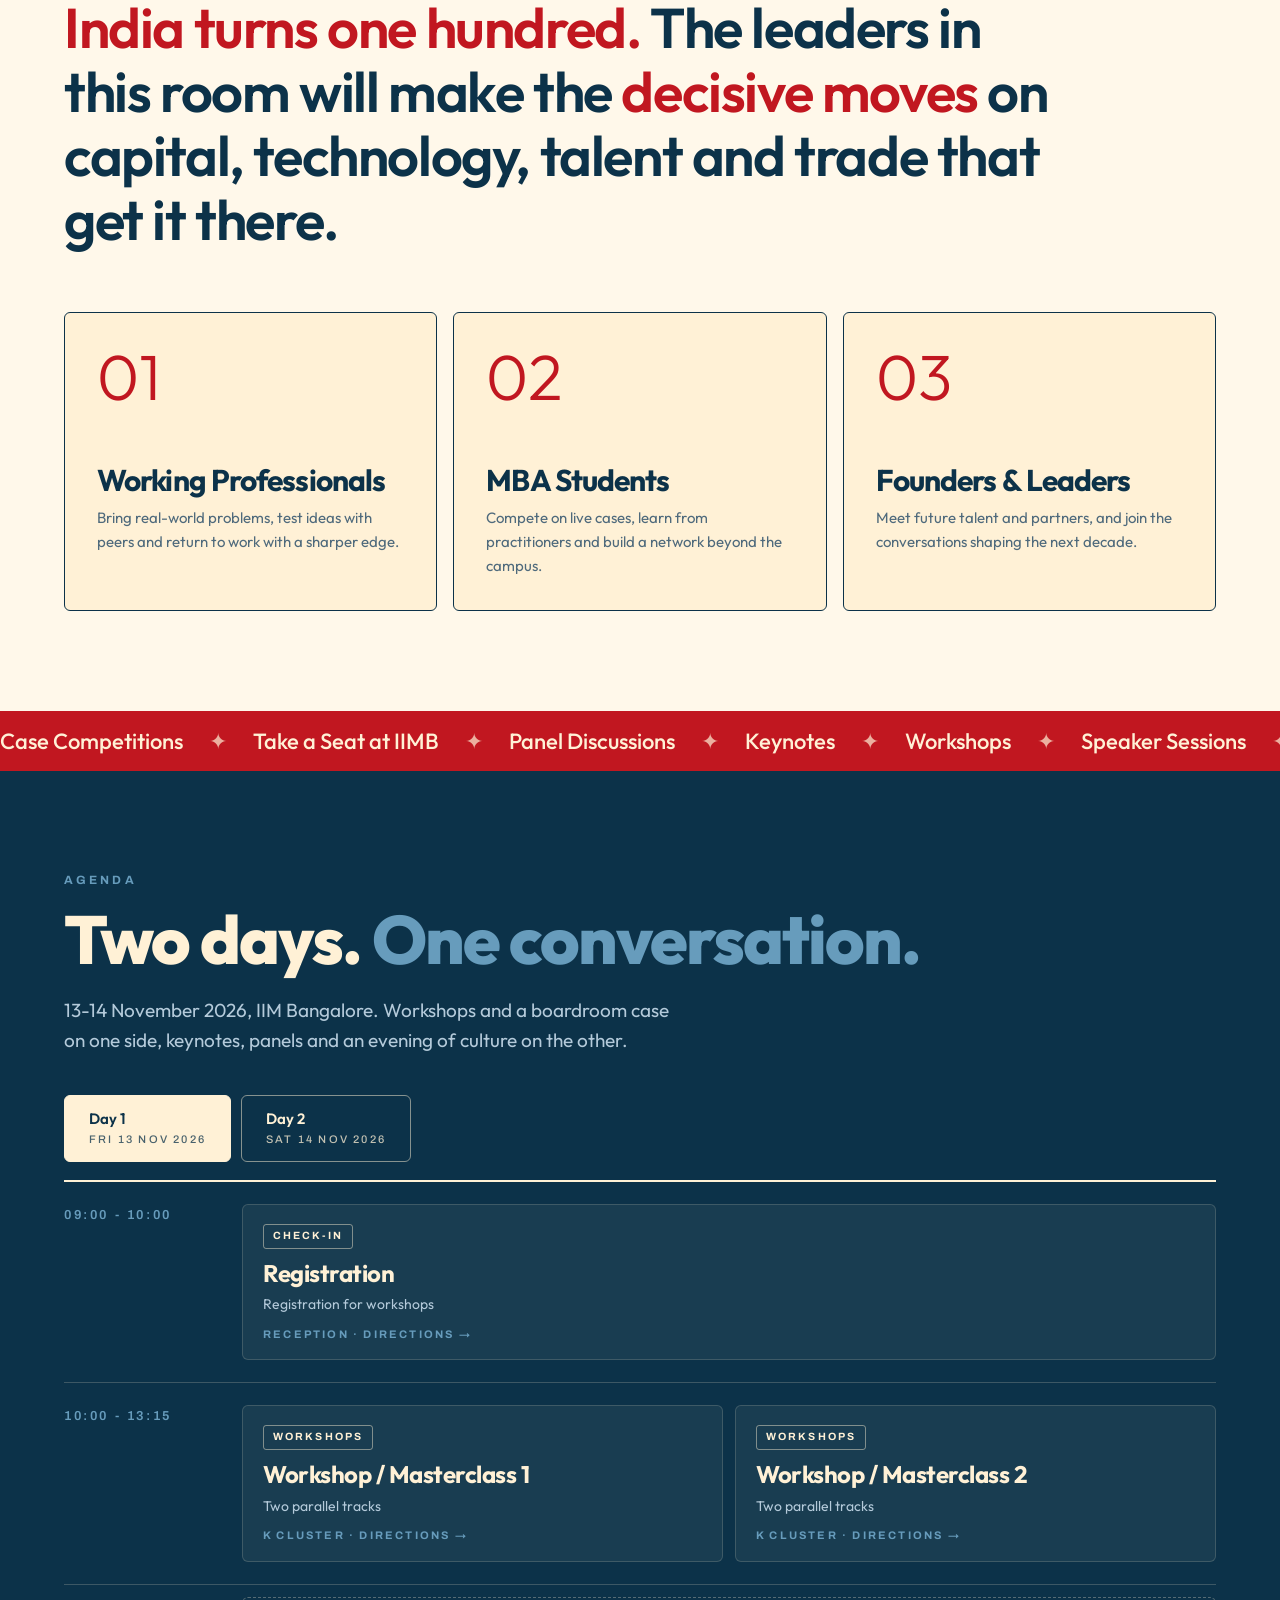
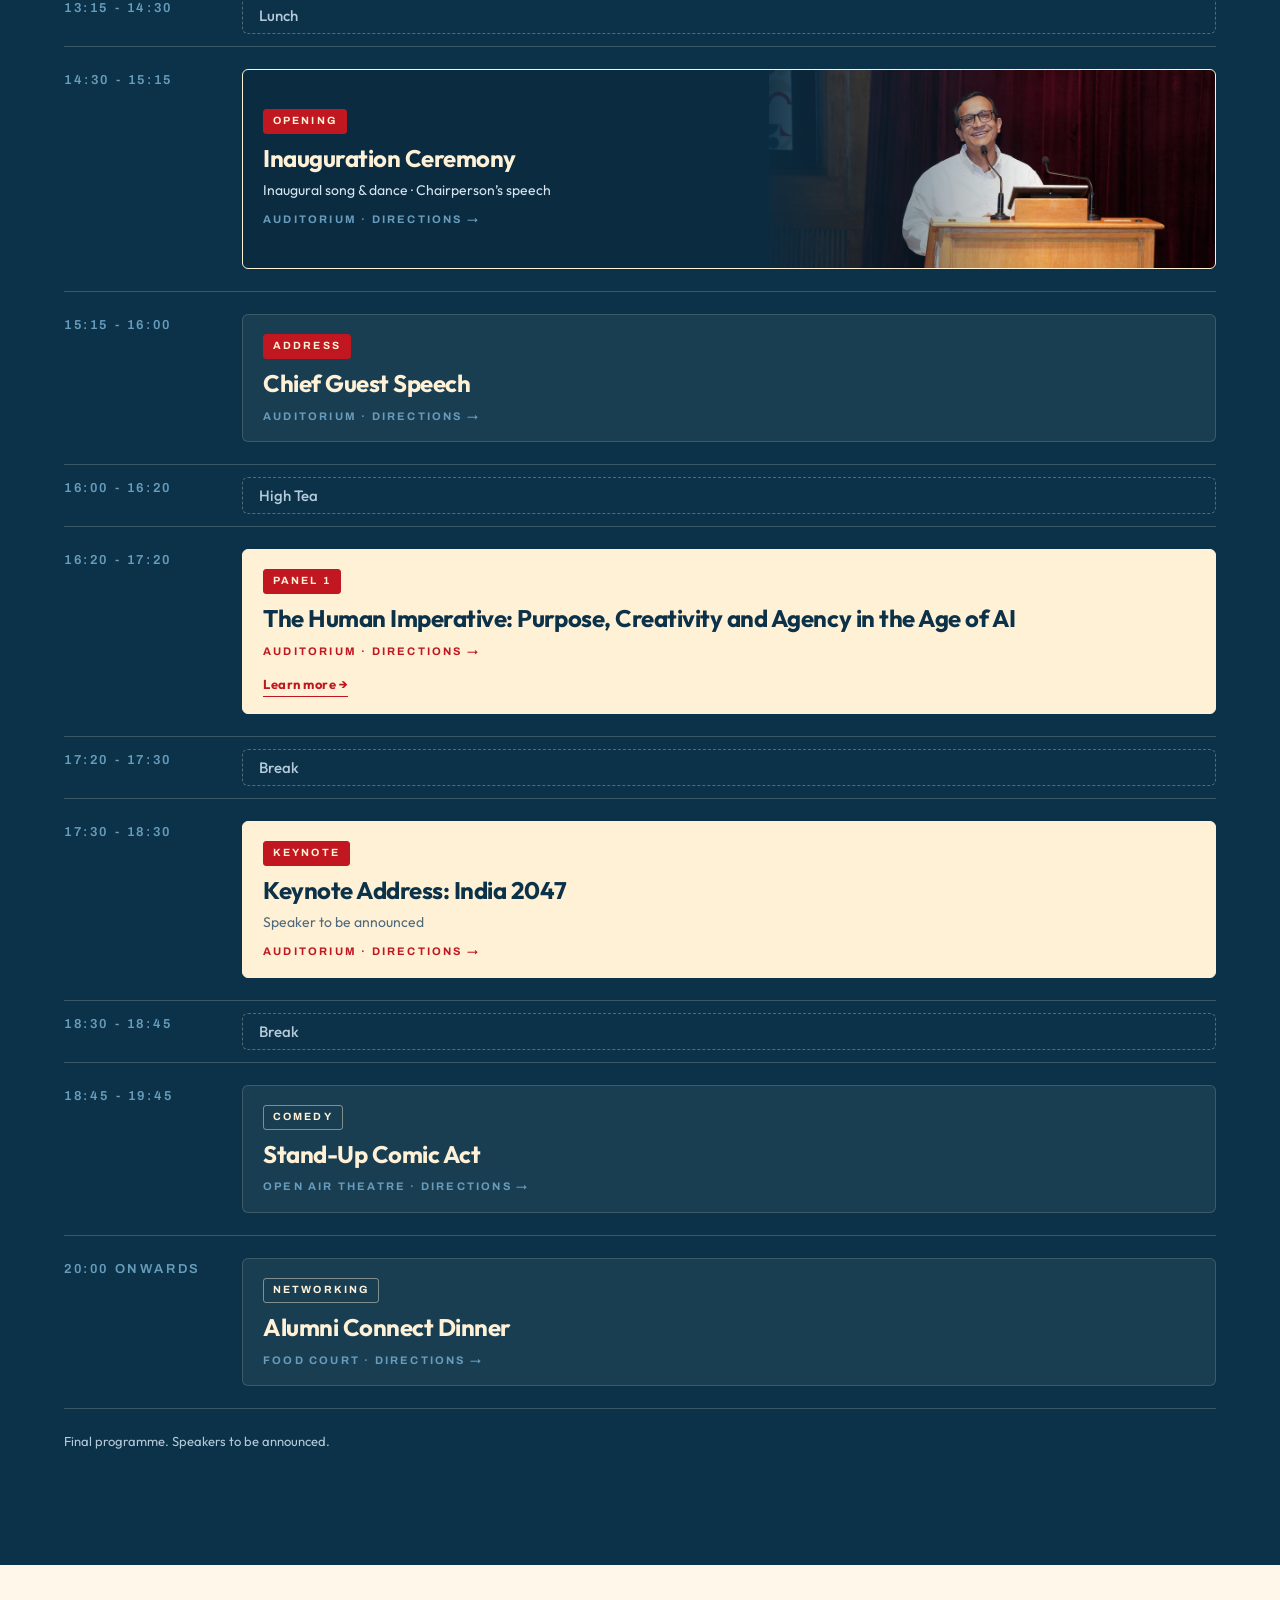
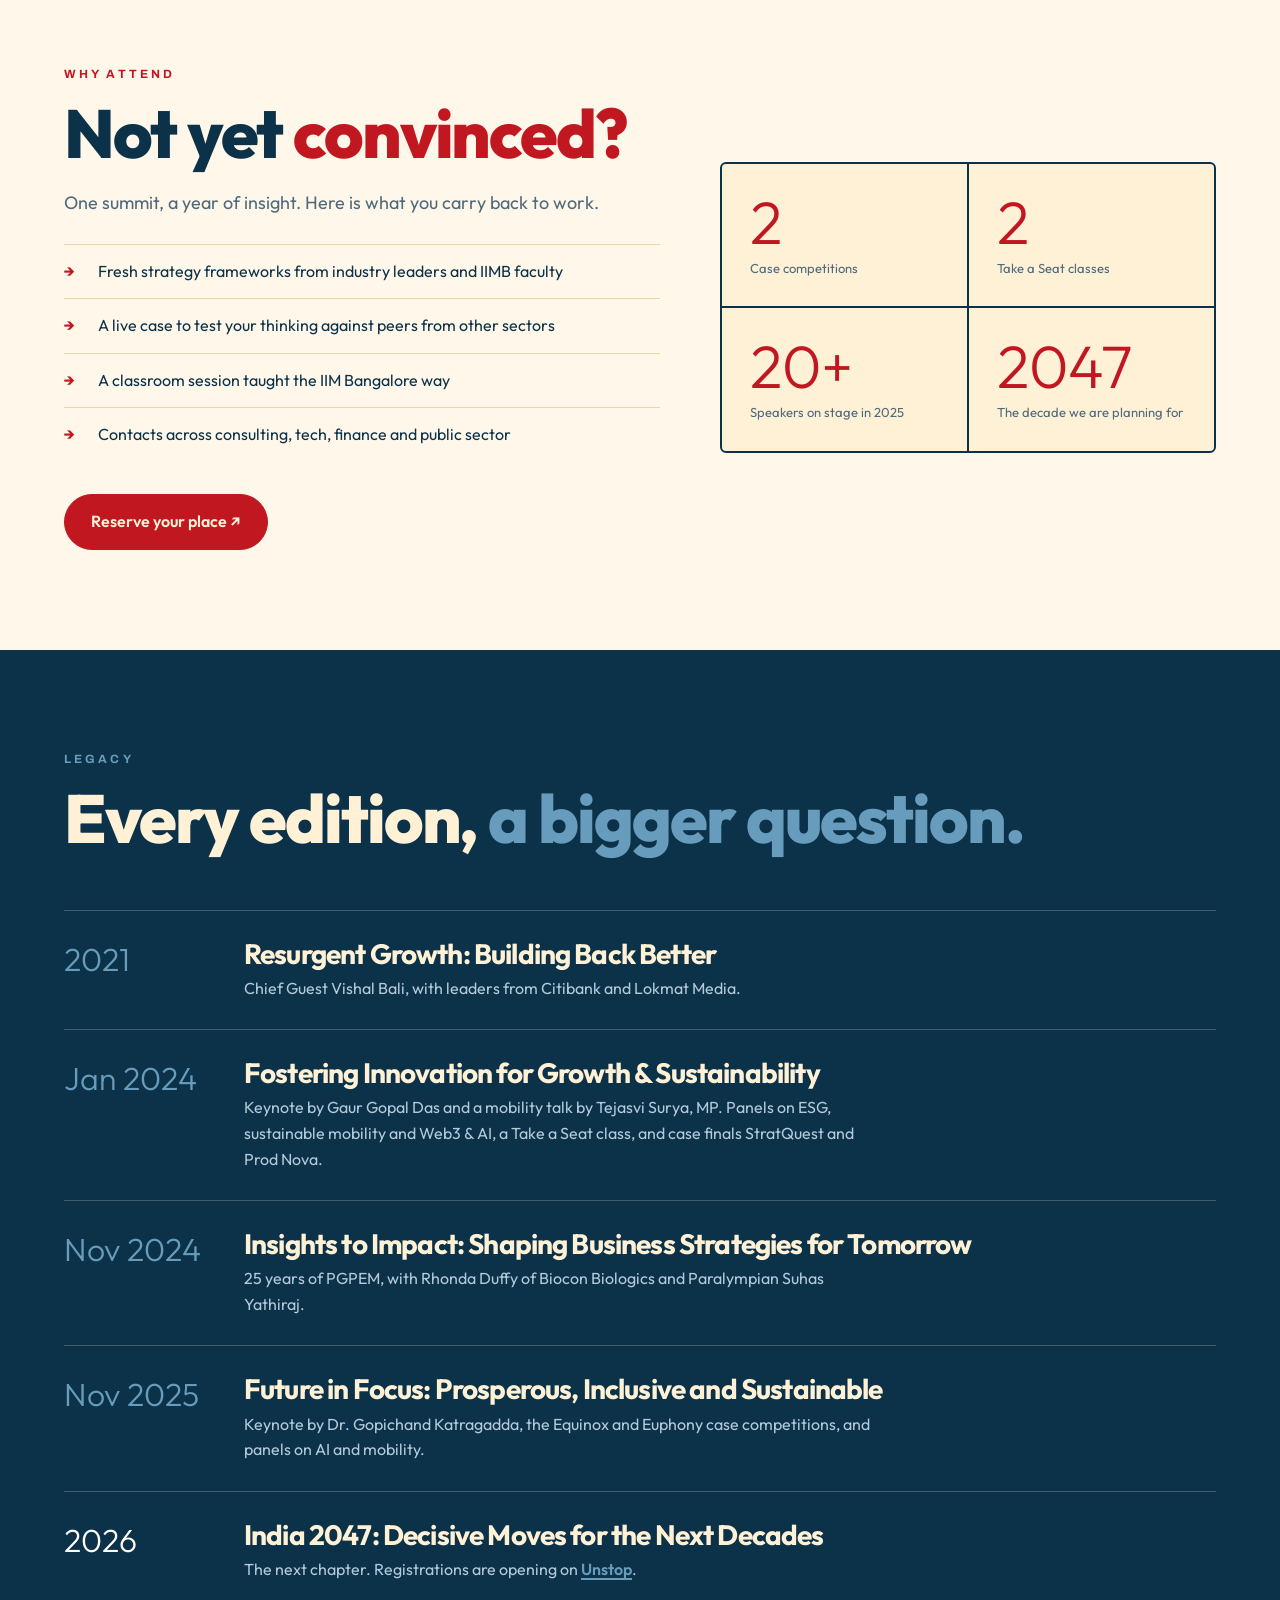
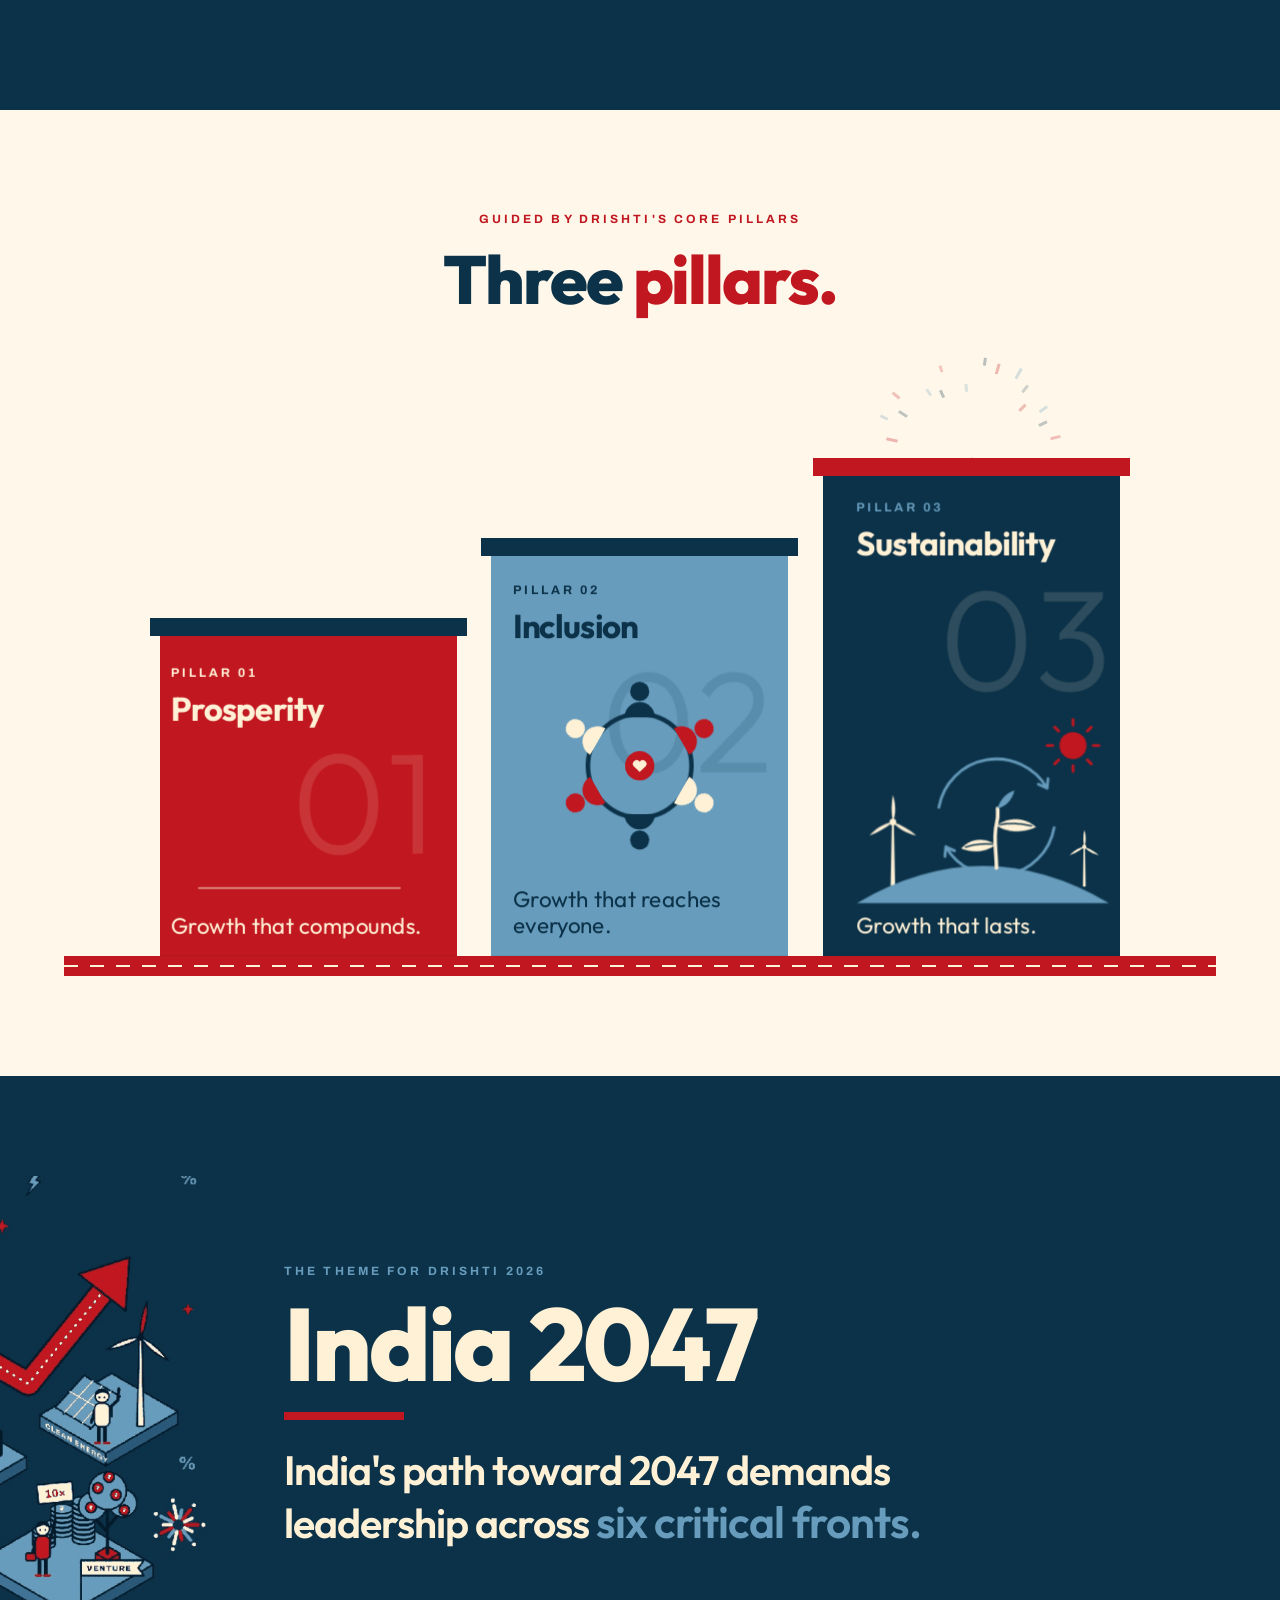
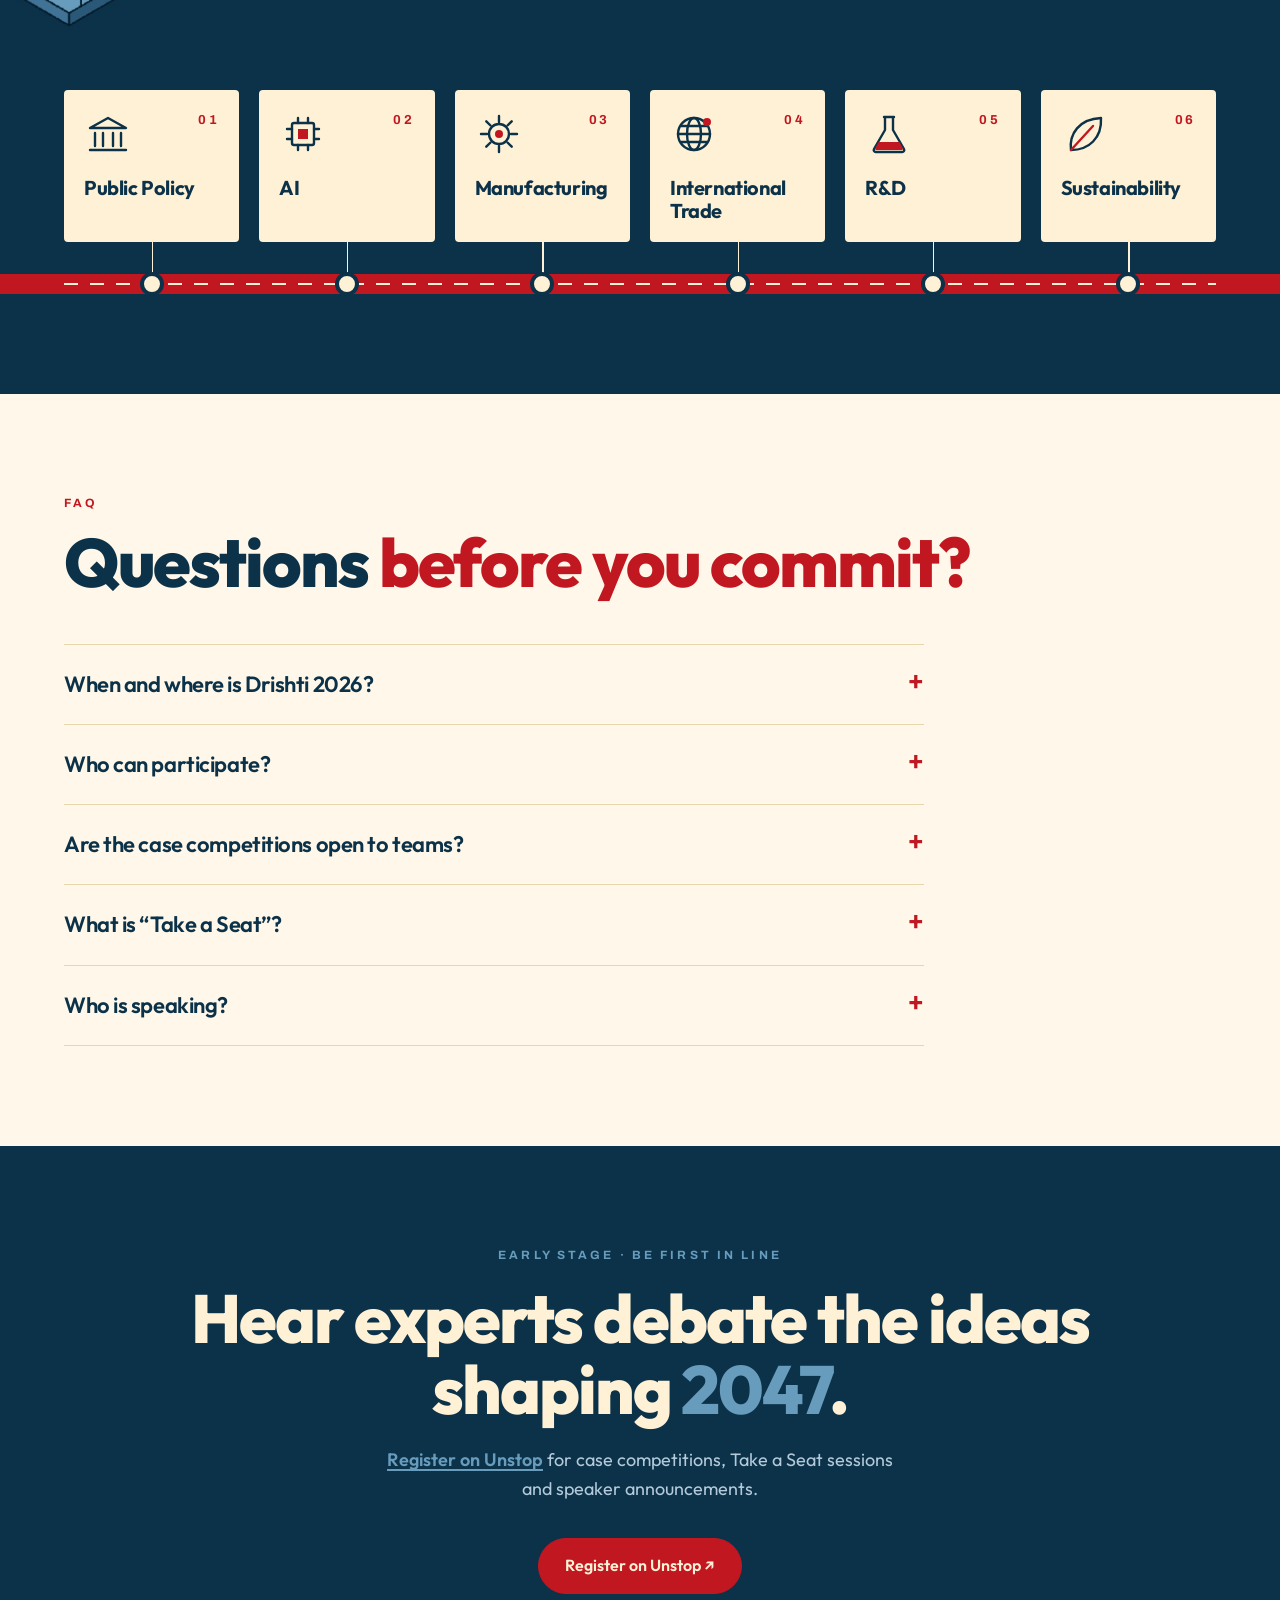
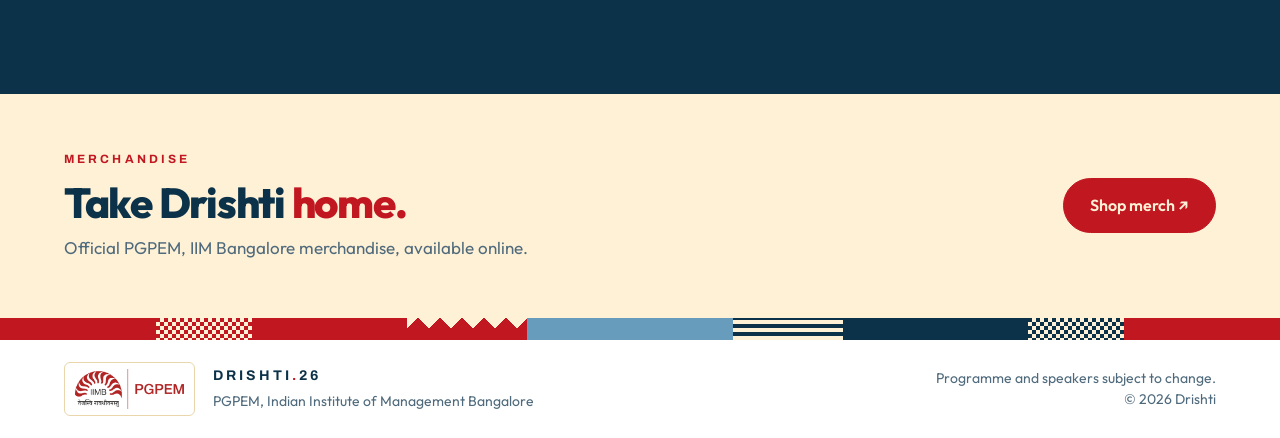
